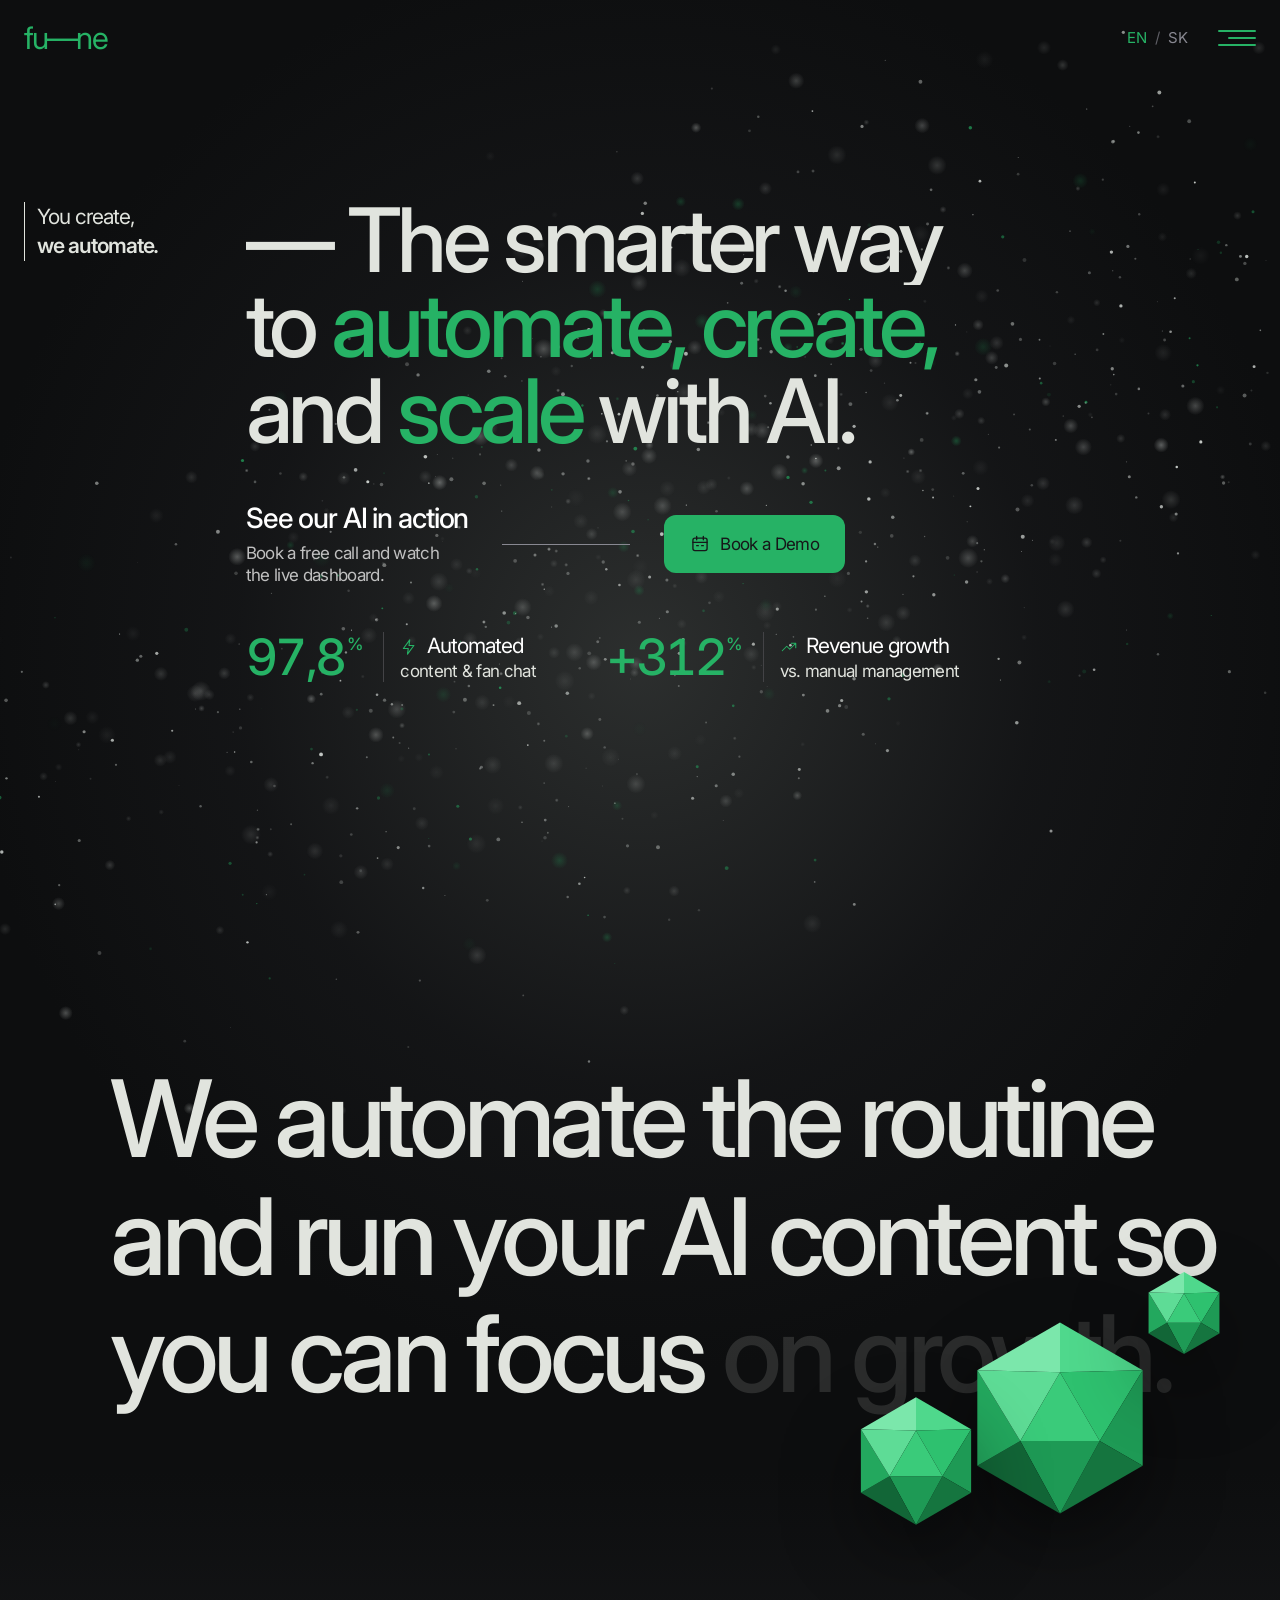
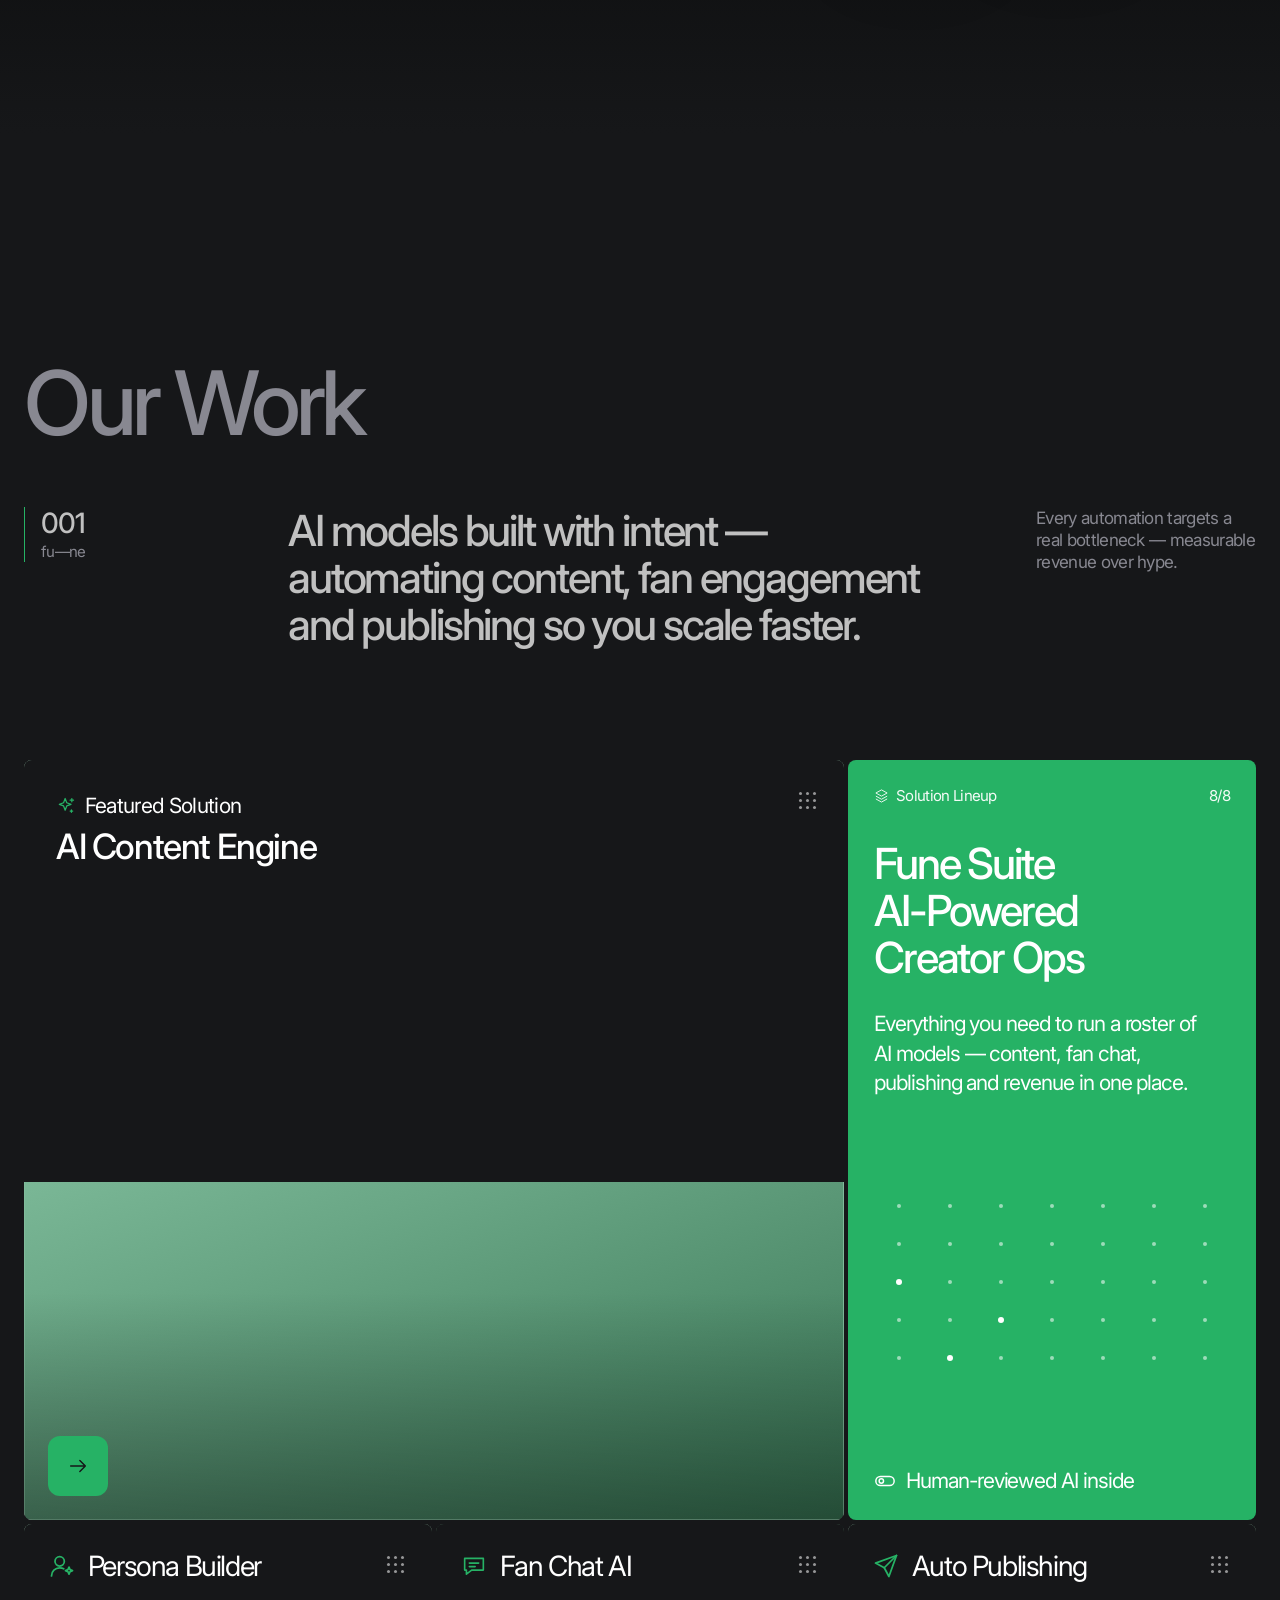
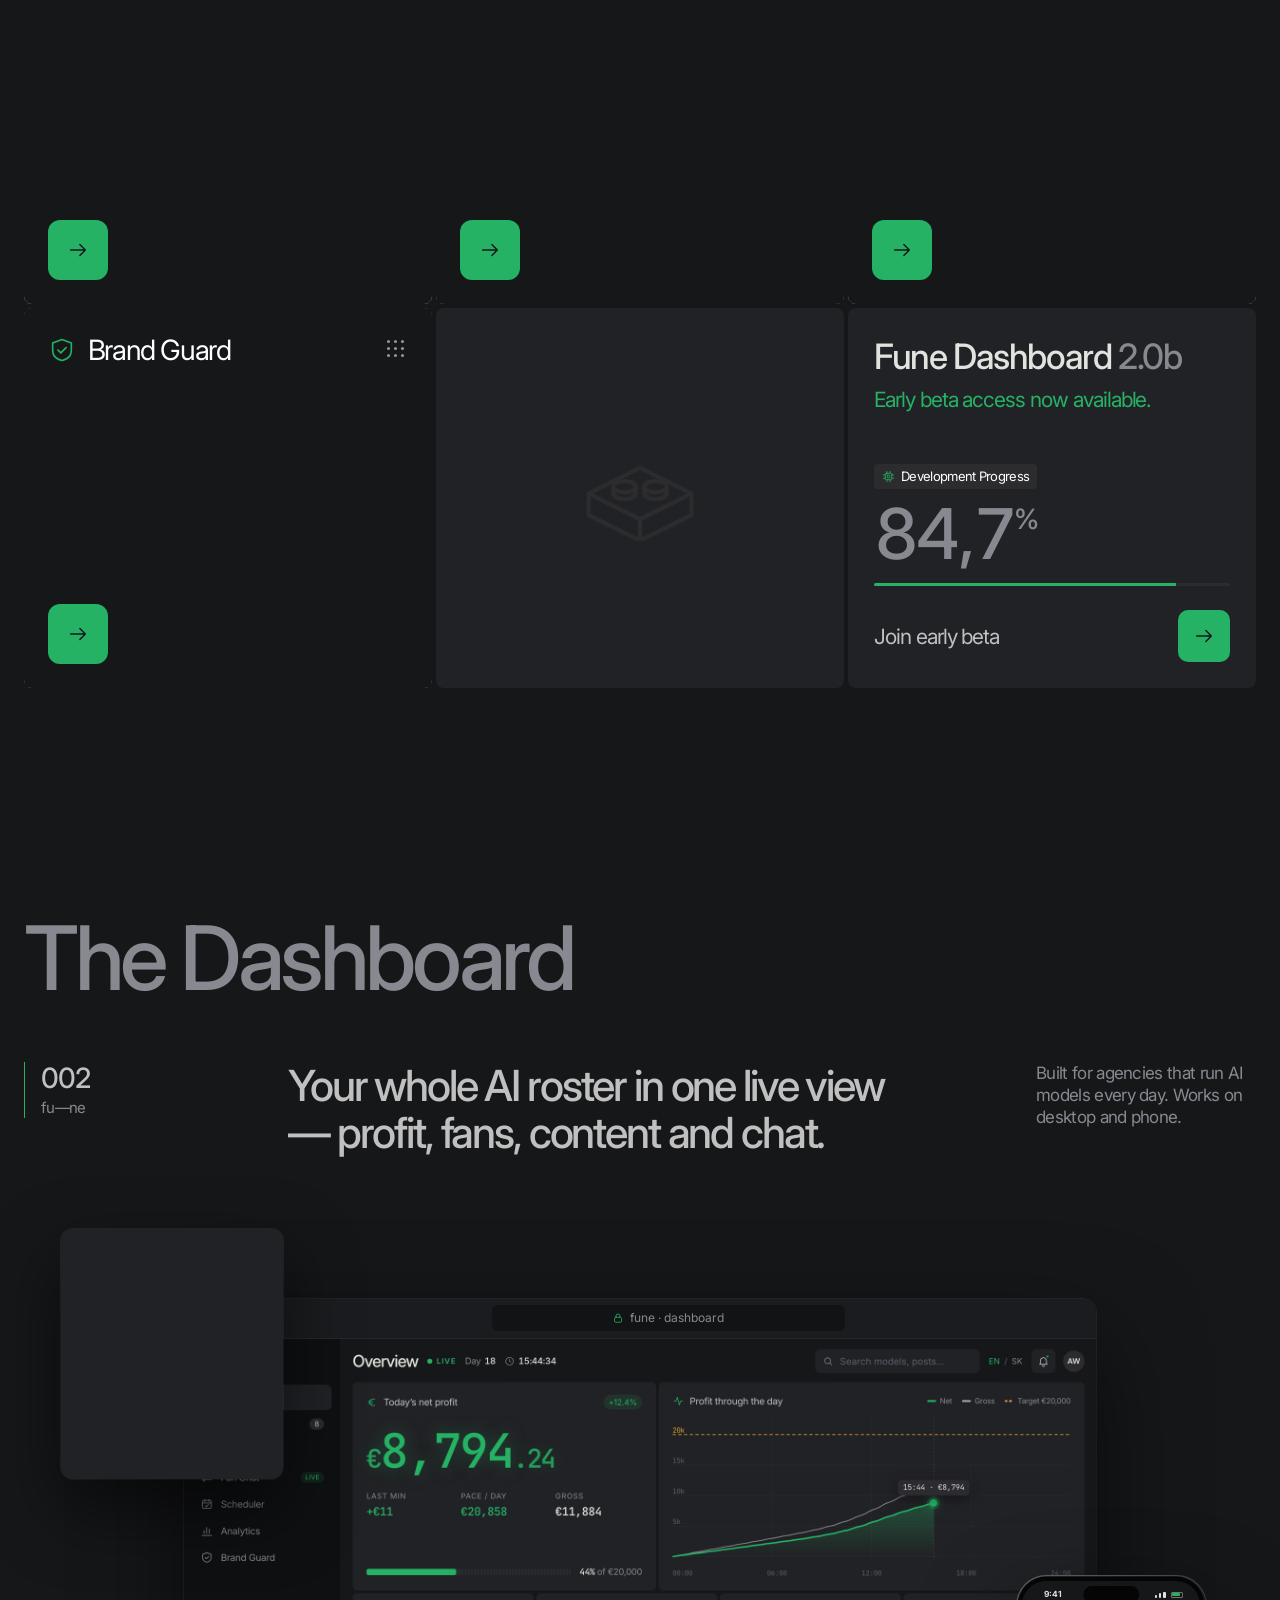
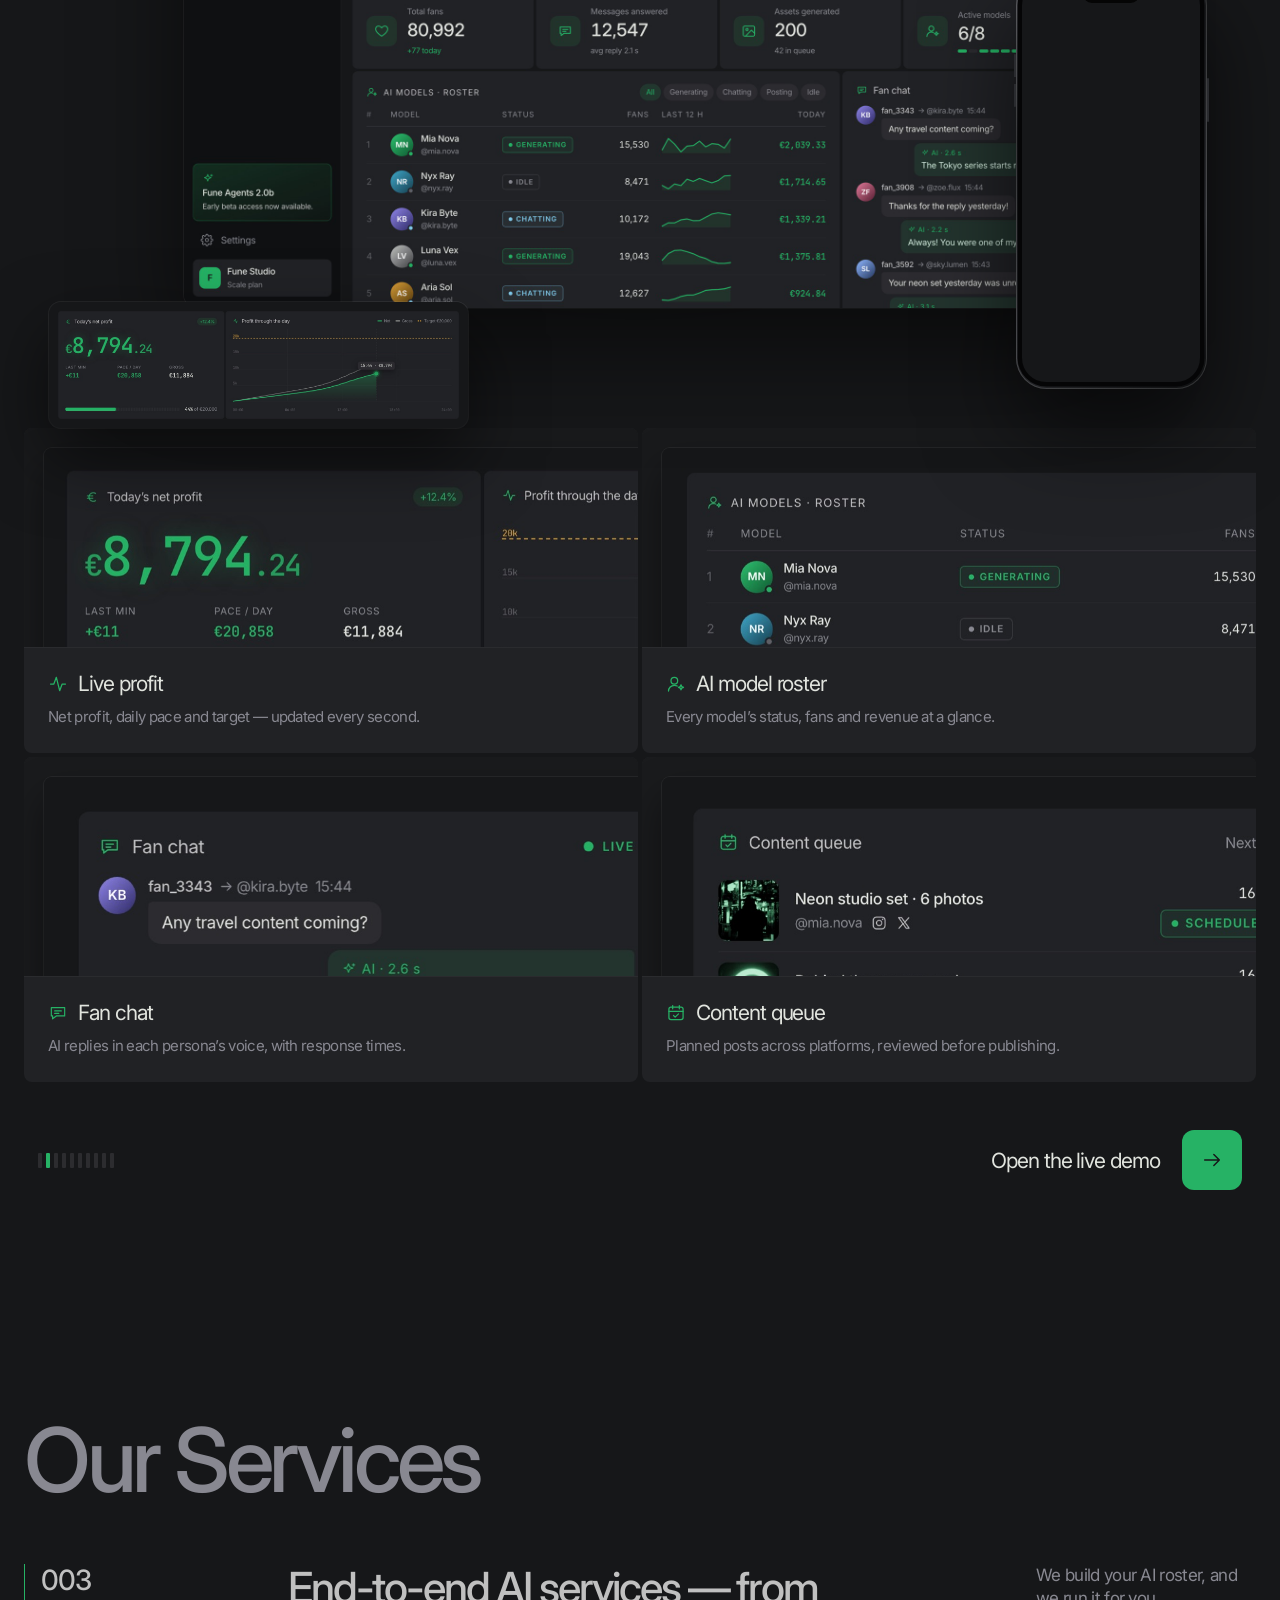
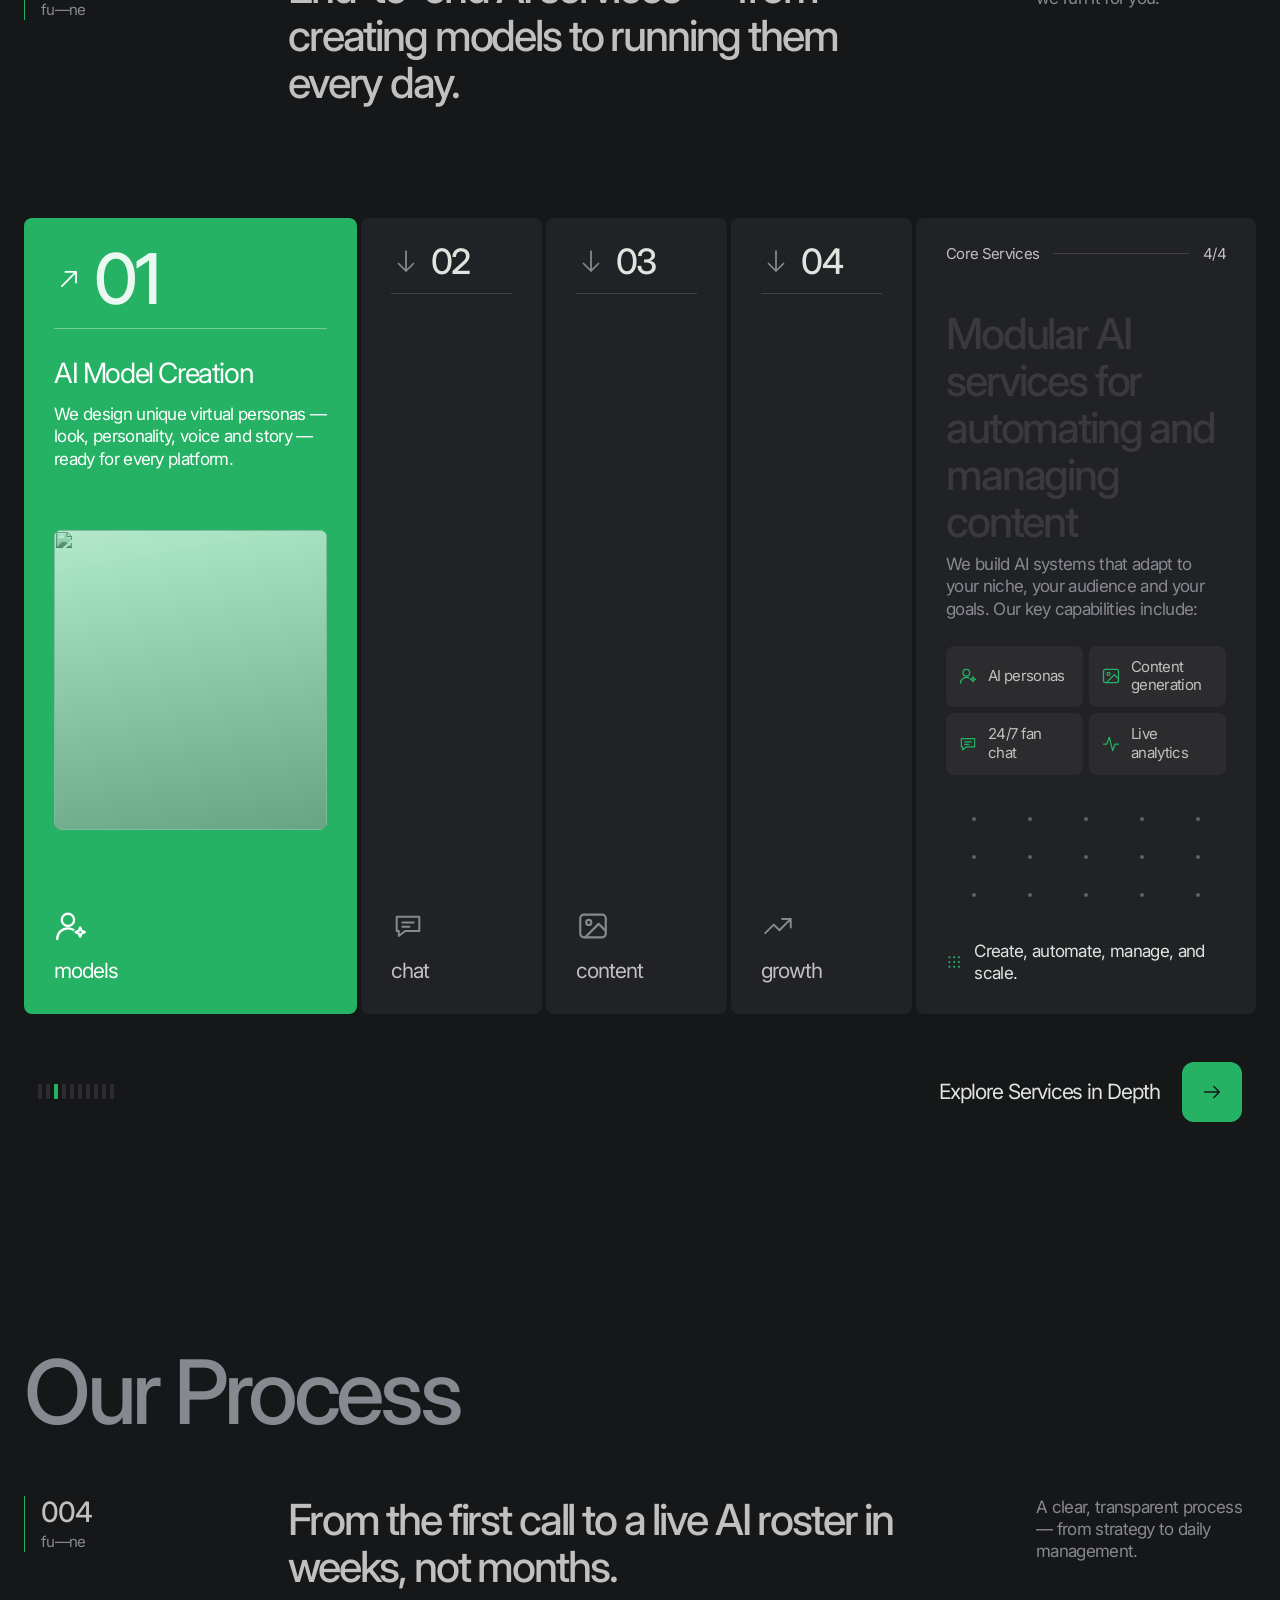
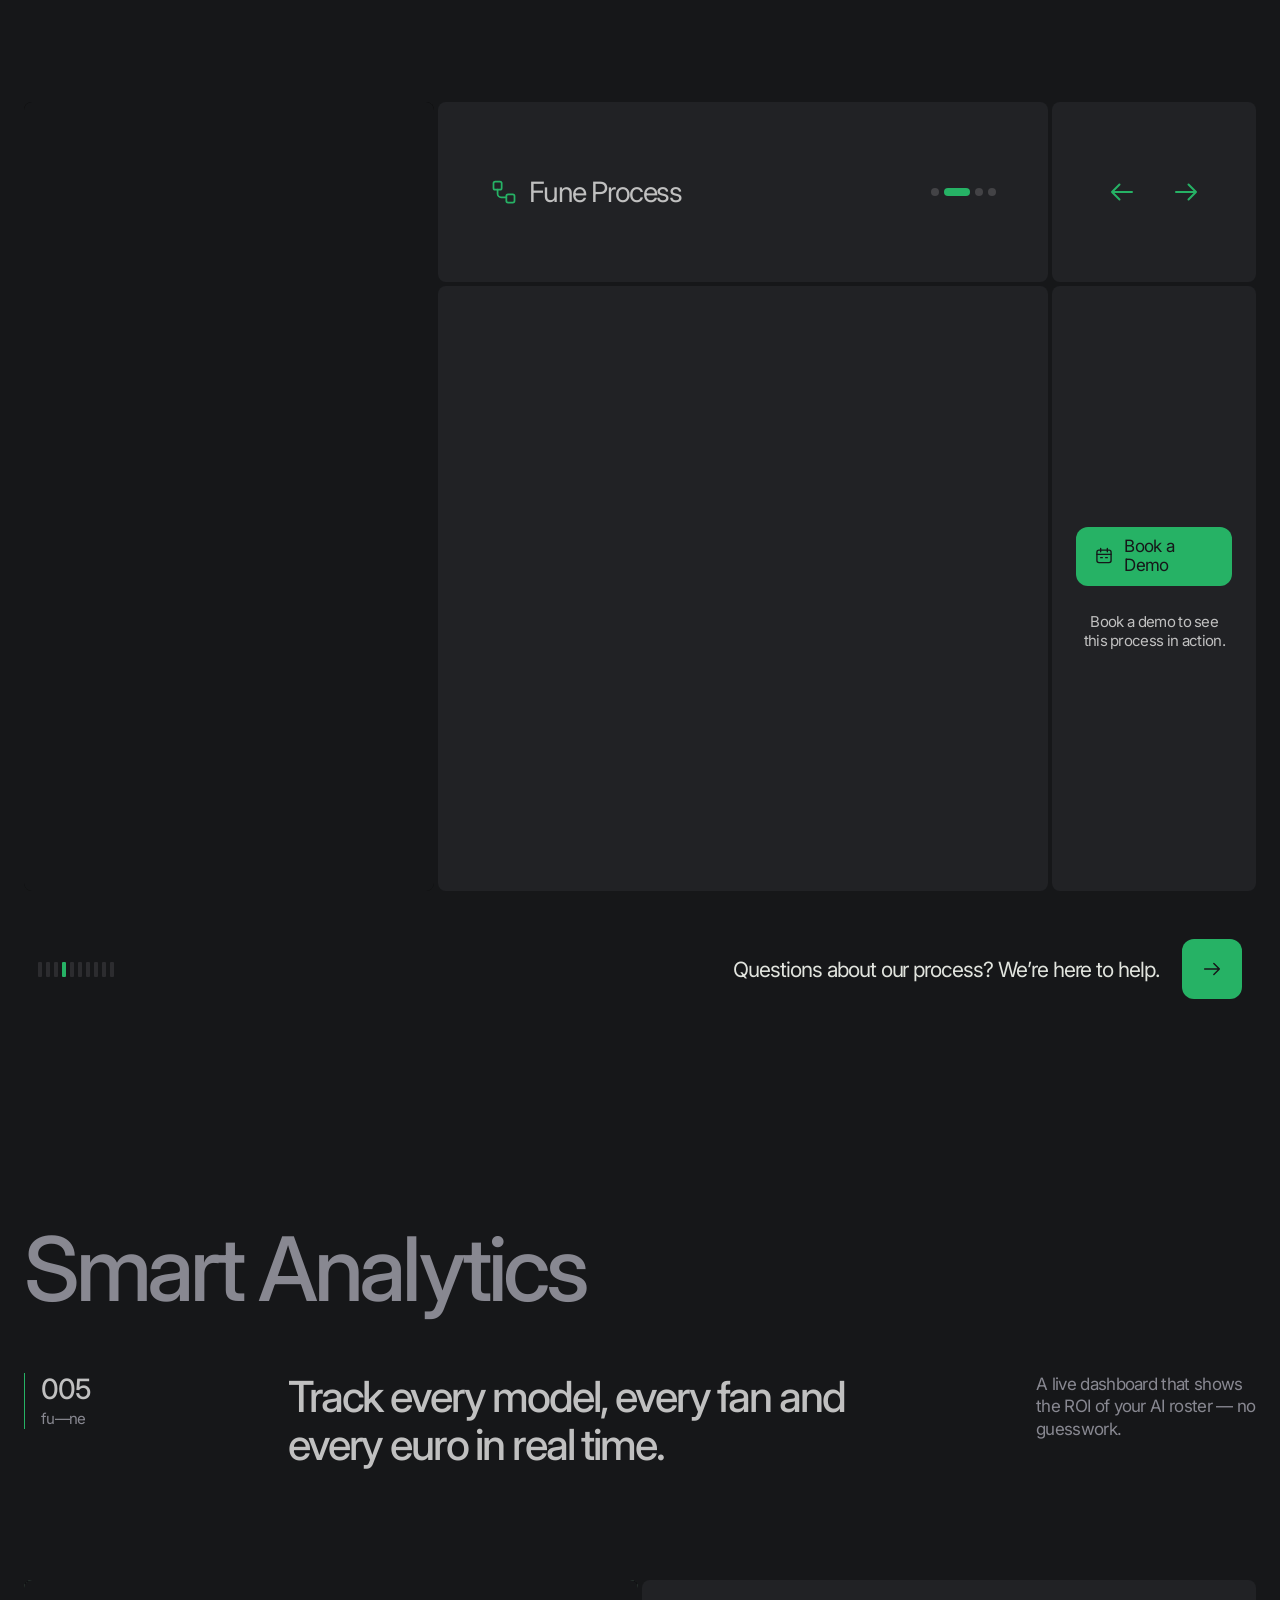
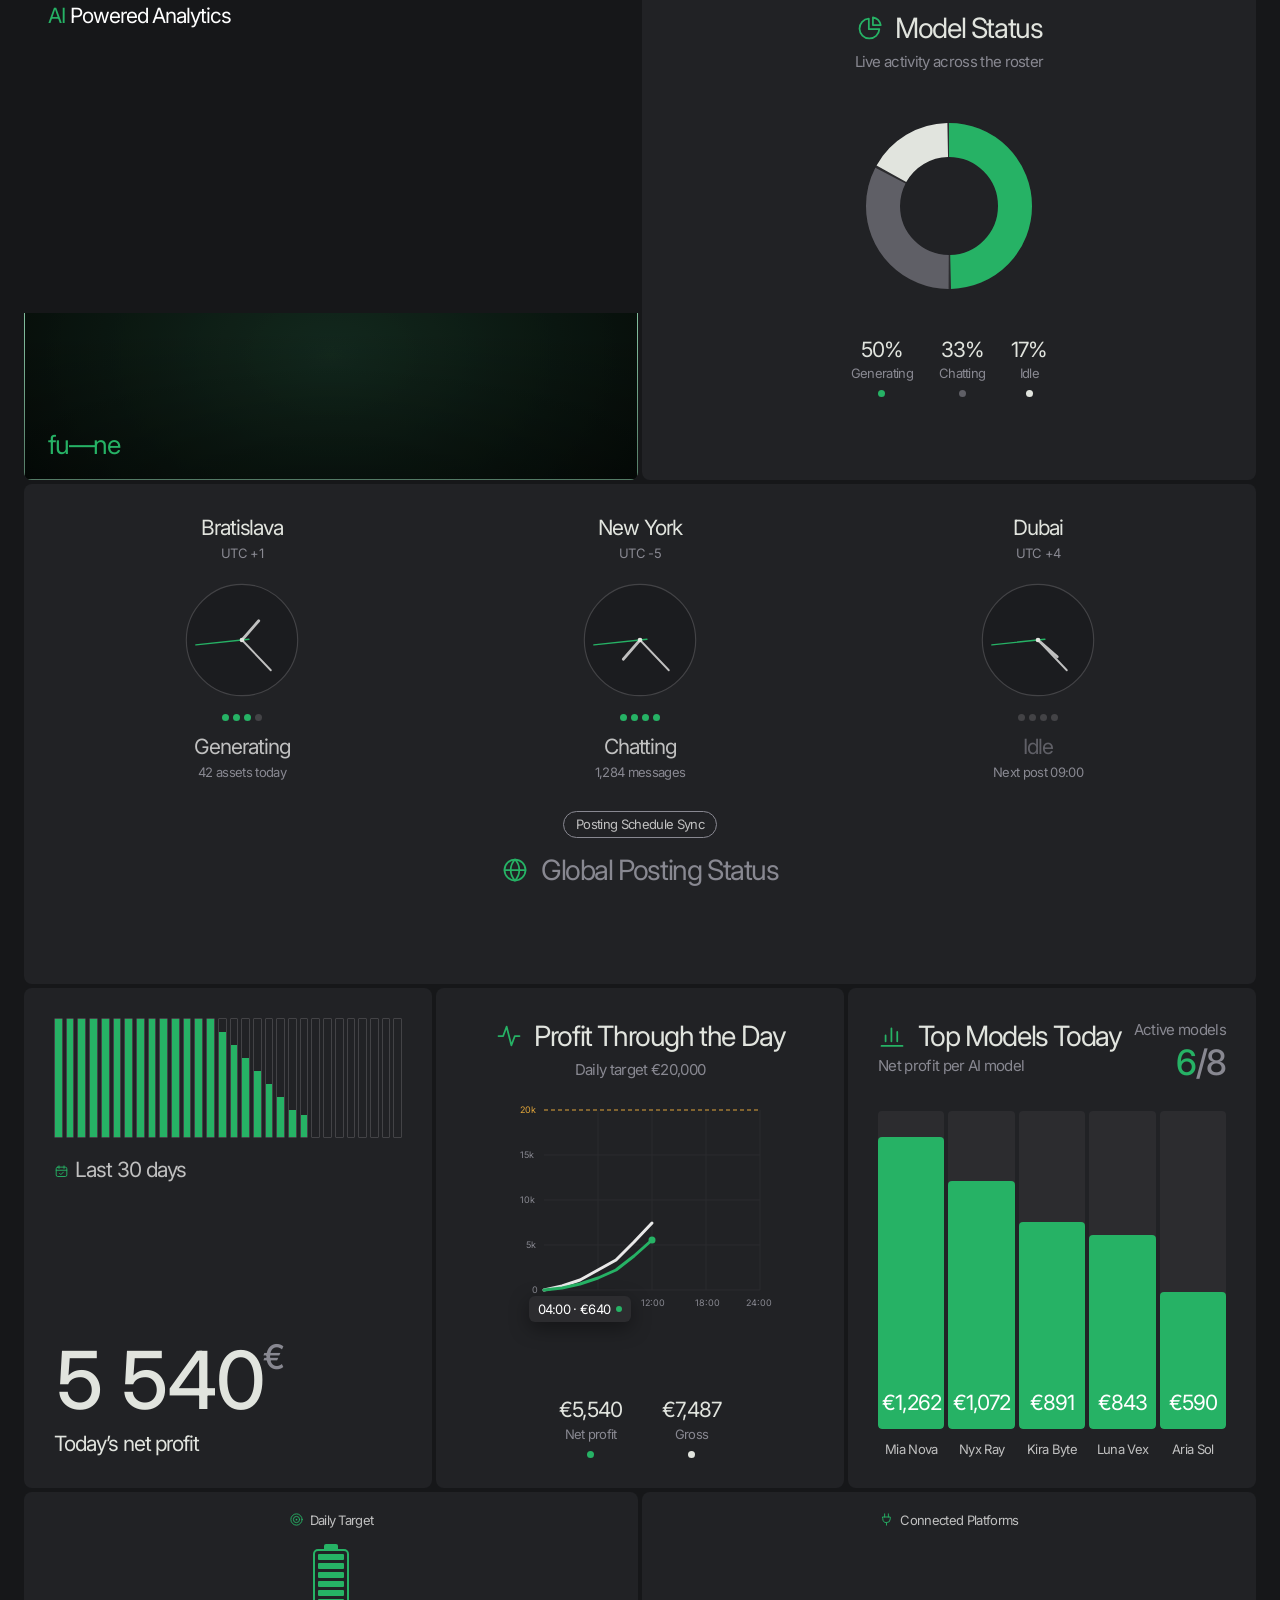
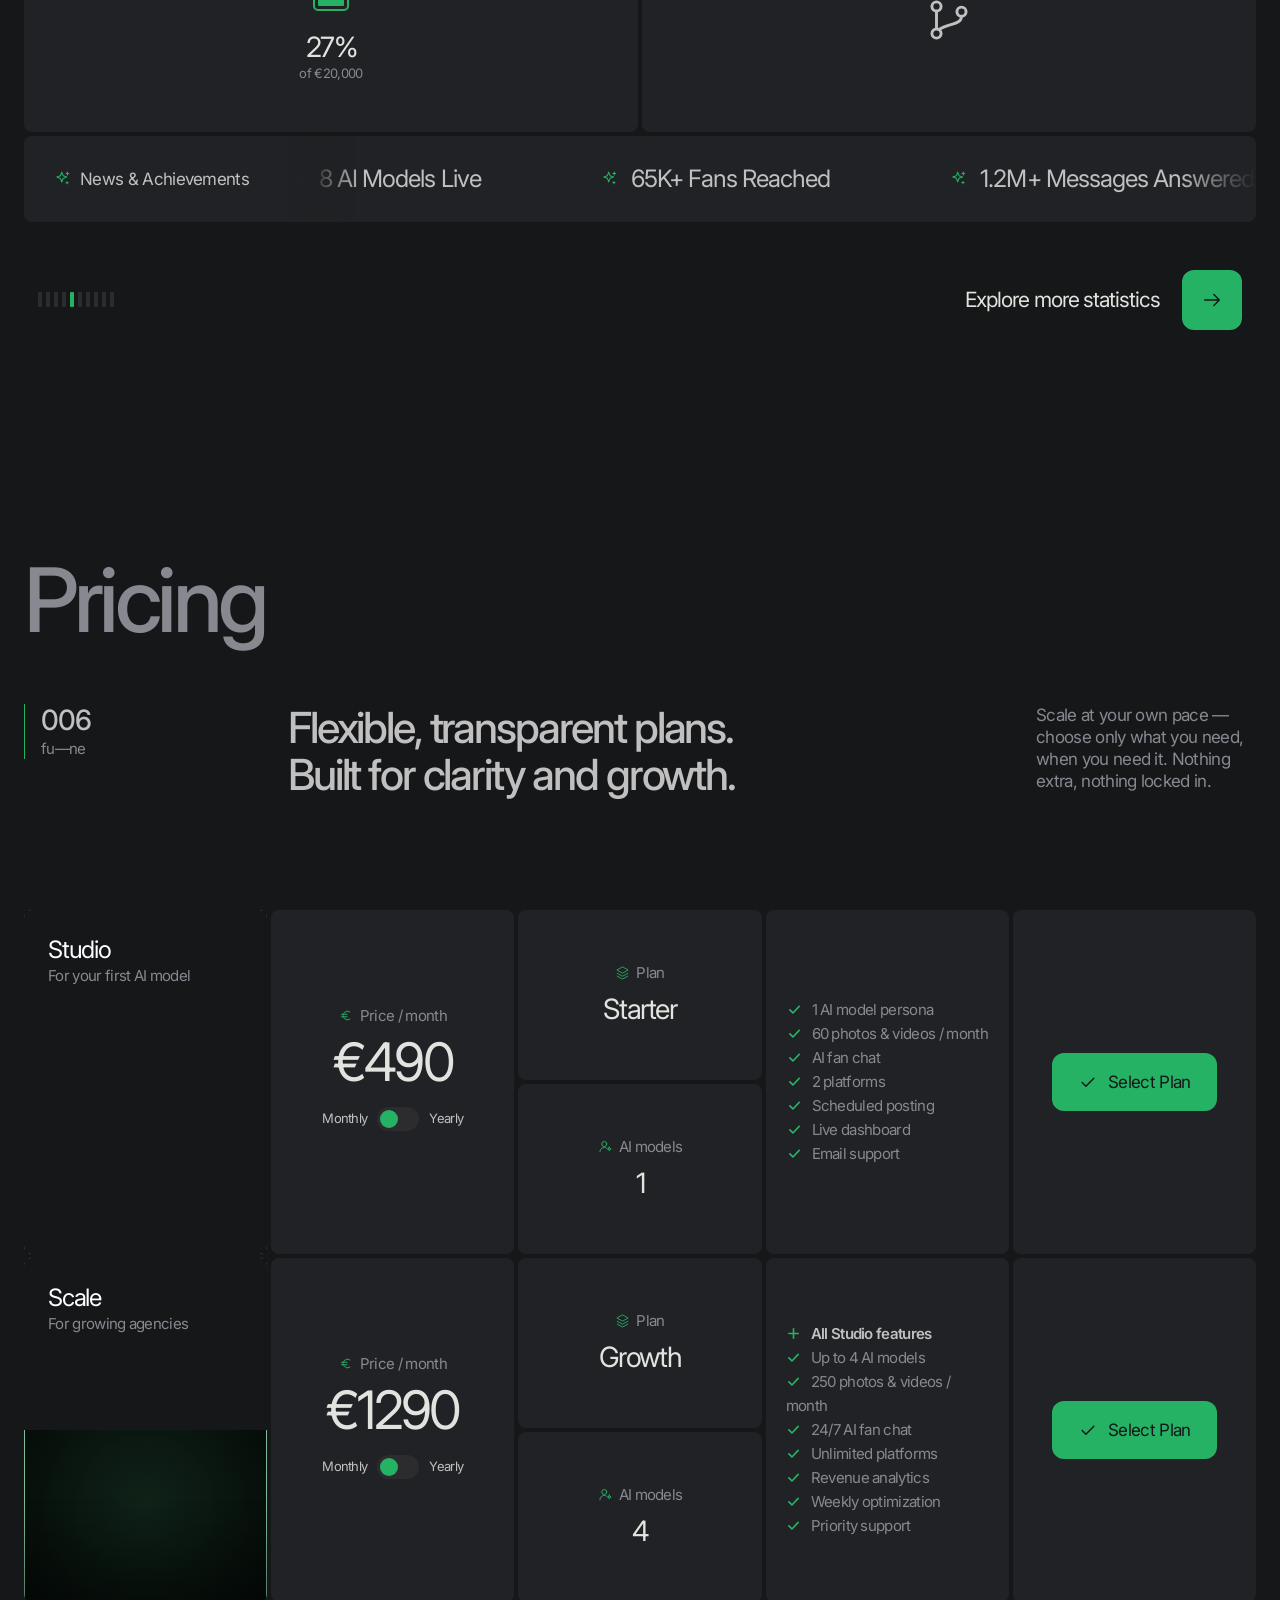
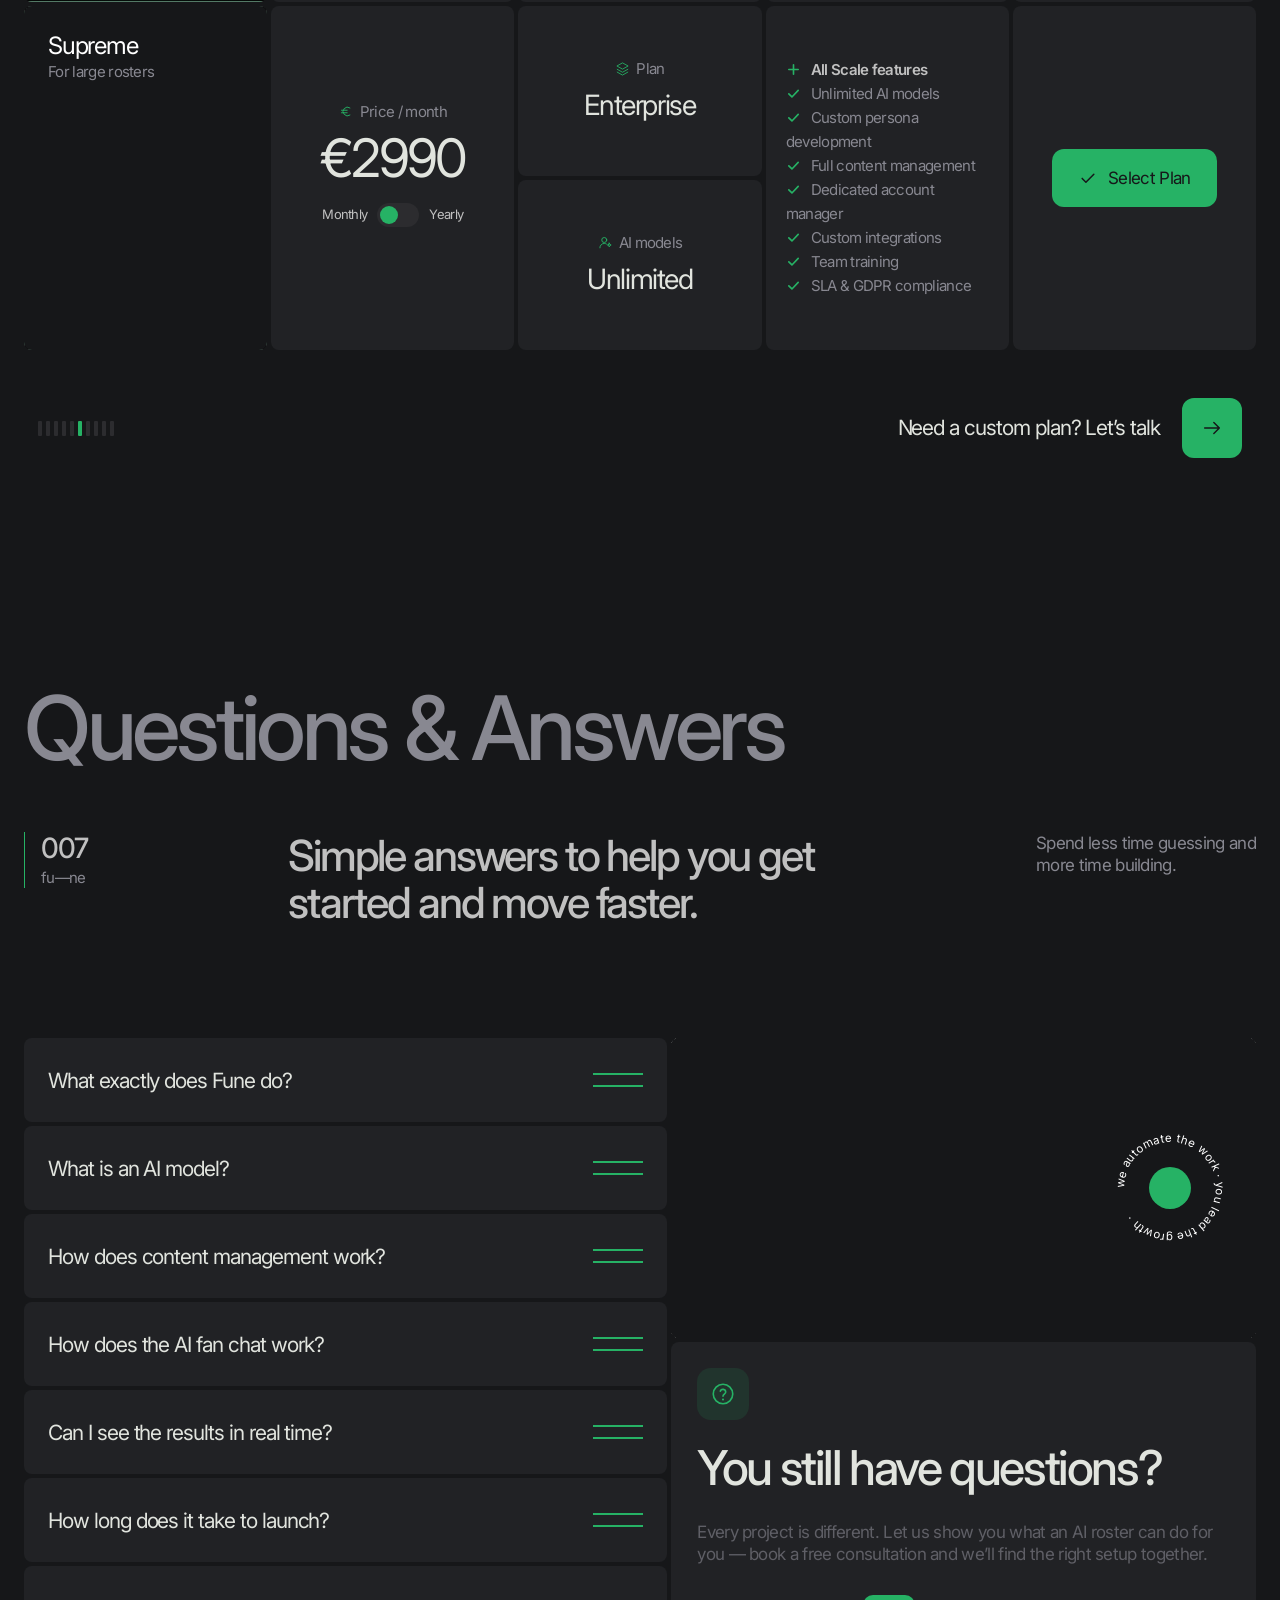
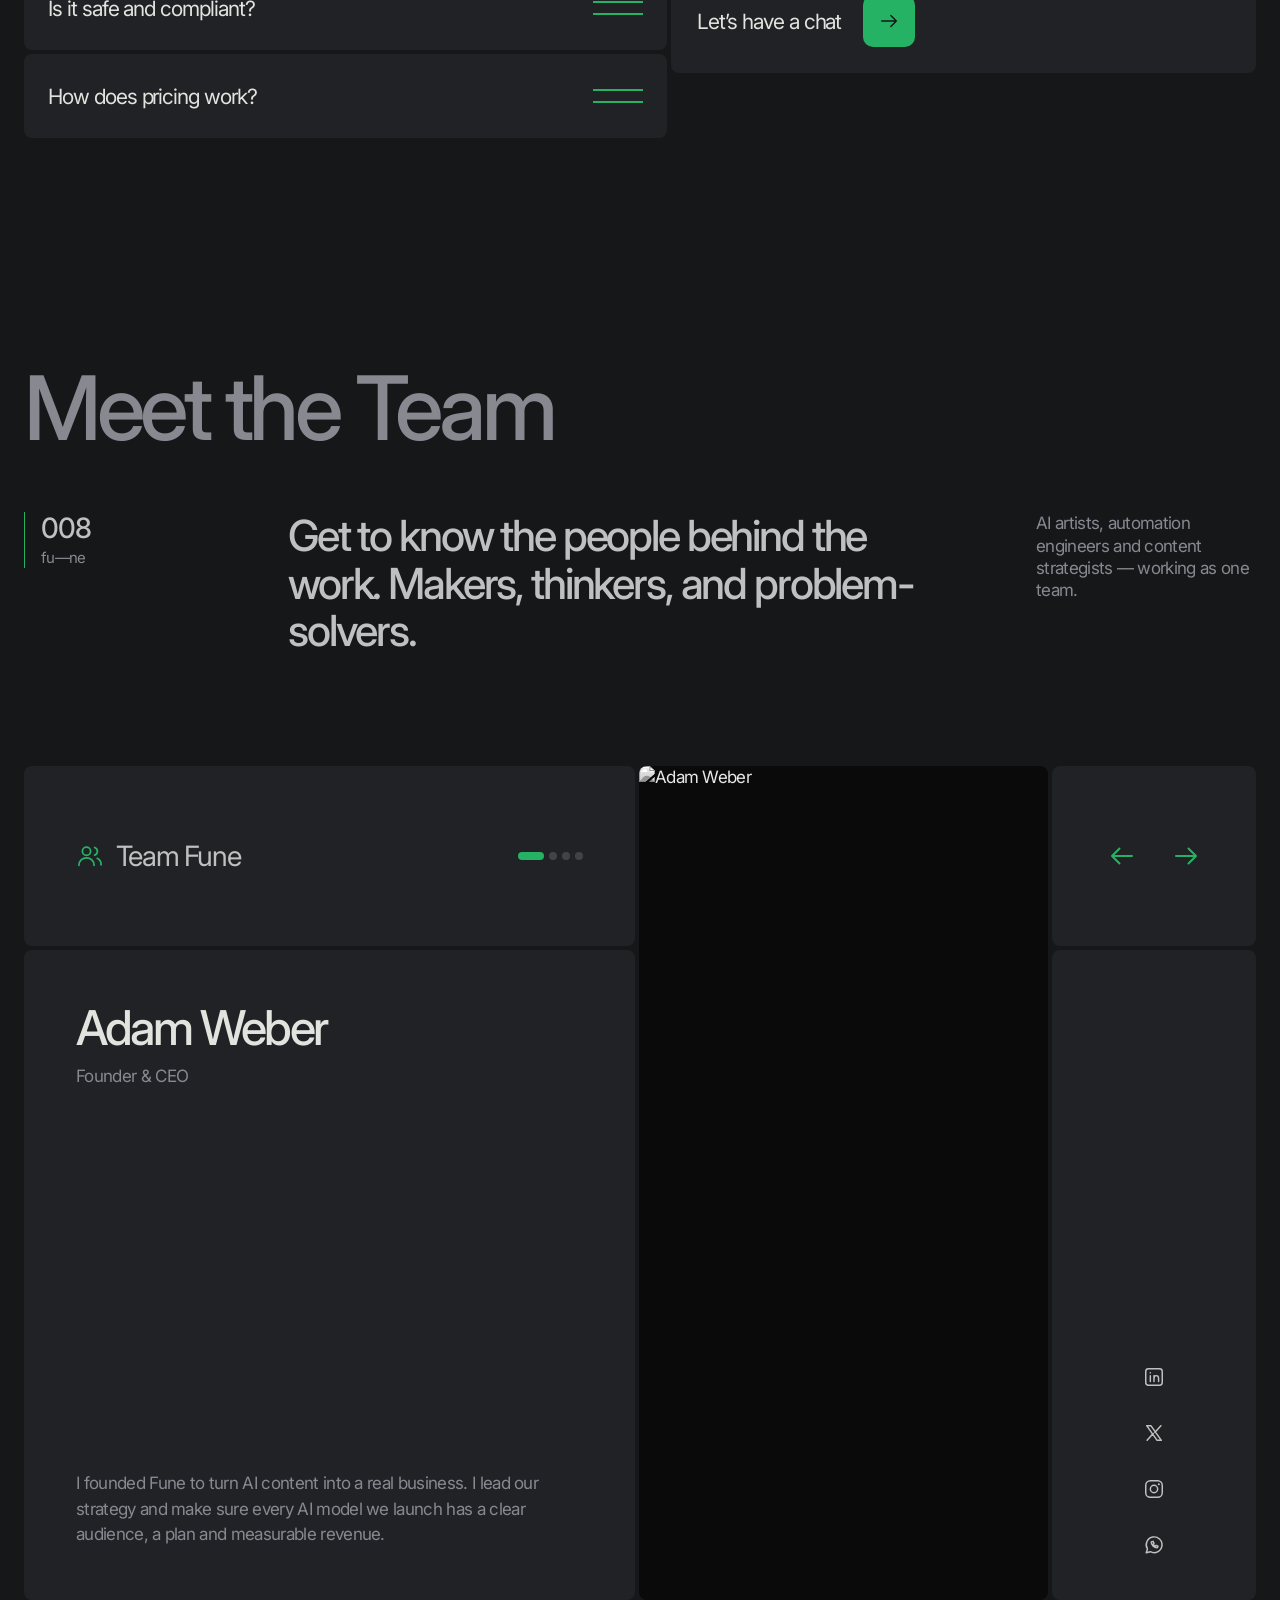
==== index.html @ e47b1fef "FU—NE website, product dashboard and Render deploy - Website (index.html) in EN/SK with the Dashboar" ====
<!doctype html>
<html lang="en">
<head>
  <meta charset="utf-8">
  <meta name="viewport" content="width=device-width, initial-scale=1">
  <title>FU—NE® — AI Automation &amp; Content Agency</title>
  <meta name="description" content="AI agency for automating and managing AI content. We create and run AI models — content, fan chat and publishing on autopilot.">
  <meta name="theme-color" content="#161719">
  <link rel="preconnect" href="https://fonts.googleapis.com">
  <link rel="preconnect" href="https://fonts.gstatic.com" crossorigin>
  <link href="https://fonts.googleapis.com/css2?family=Inter:ital,opsz,wght@0,14..32,300..700;1,14..32,300..700&display=swap" rel="stylesheet">
  <link rel="stylesheet" href="styles.css?v=17">
</head>
<body>

<!-- ======================= SVG LIBRARY ======================= -->
<svg width="0" height="0" style="position:absolute" aria-hidden="true" focusable="false">
  <defs>
    <linearGradient id="g-top" x1="0" y1="0" x2="1" y2="1"><stop offset="0" stop-color="#ffffff"/><stop offset="1" stop-color="#c3c7c6"/></linearGradient>
    <linearGradient id="g-left" x1="0" y1="0" x2="0" y2="1"><stop offset="0" stop-color="#dfe2e1"/><stop offset="1" stop-color="#7a7e7d"/></linearGradient>
    <linearGradient id="g-right" x1="0" y1="0" x2="0" y2="1"><stop offset="0" stop-color="#a3a7a6"/><stop offset="1" stop-color="#454847"/></linearGradient>
    <linearGradient id="g-dtop" x1="0" y1="0" x2="1" y2="1"><stop offset="0" stop-color="#5a5c5e"/><stop offset="1" stop-color="#2b2c2e"/></linearGradient>
    <linearGradient id="g-dleft" x1="0" y1="0" x2="0" y2="1"><stop offset="0" stop-color="#36383a"/><stop offset="1" stop-color="#121314"/></linearGradient>
    <linearGradient id="g-dright" x1="0" y1="0" x2="0" y2="1"><stop offset="0" stop-color="#232426"/><stop offset="1" stop-color="#08090a"/></linearGradient>
    <linearGradient id="g-cyl" x1="0" y1="0" x2="1" y2="0"><stop offset="0" stop-color="#2e302f"/><stop offset=".32" stop-color="#d9dddc"/><stop offset=".6" stop-color="#8b8f8e"/><stop offset="1" stop-color="#252626"/></linearGradient>
    <linearGradient id="g-dcyl" x1="0" y1="0" x2="1" y2="0"><stop offset="0" stop-color="#0c0c0d"/><stop offset=".35" stop-color="#4a4c4e"/><stop offset=".65" stop-color="#232425"/><stop offset="1" stop-color="#090909"/></linearGradient>
    <linearGradient id="g-cyltop" x1="0" y1="0" x2="0" y2="1"><stop offset="0" stop-color="#f7f9f8"/><stop offset="1" stop-color="#9da1a0"/></linearGradient>
    <linearGradient id="g-dcyltop" x1="0" y1="0" x2="0" y2="1"><stop offset="0" stop-color="#5b5e60"/><stop offset="1" stop-color="#1e1f21"/></linearGradient>
    <linearGradient id="g-cylv" x1="0" y1="0" x2="0" y2="1"><stop offset="0" stop-color="#2a2b2b"/><stop offset=".3" stop-color="#e3e6e5"/><stop offset=".55" stop-color="#9a9e9d"/><stop offset="1" stop-color="#1e1f1f"/></linearGradient>
    <radialGradient id="g-glow"><stop offset="0" style="stop-color:var(--accent);stop-opacity:1"/><stop offset=".45" style="stop-color:var(--accent);stop-opacity:.45"/><stop offset="1" style="stop-color:var(--accent);stop-opacity:0"/></radialGradient>
    <radialGradient id="g-ray" gradientUnits="userSpaceOnUse" cx="400" cy="452" r="420"><stop offset="0" style="stop-color:var(--accent);stop-opacity:.9"/><stop offset="1" style="stop-color:var(--accent);stop-opacity:0"/></radialGradient>
    <radialGradient id="g-glass" cx=".35" cy=".35" r=".8"><stop offset="0" style="stop-color:var(--accent);stop-opacity:.9"/><stop offset=".35" stop-color="#0b2416"/><stop offset="1" stop-color="#040605"/></radialGradient>
    <linearGradient id="g-beam" x1="0" y1="0" x2="0" y2="1"><stop offset="0" style="stop-color:var(--accent);stop-opacity:0"/><stop offset=".55" style="stop-color:var(--accent);stop-opacity:.55"/><stop offset="1" style="stop-color:var(--accent);stop-opacity:1"/></linearGradient>
    <linearGradient id="g-beamcore" x1="0" y1="0" x2="0" y2="1"><stop offset="0" stop-color="#fff" stop-opacity="0"/><stop offset="1" stop-color="#fff" stop-opacity="1"/></linearGradient>
    <linearGradient id="g-hline" x1="0" y1="0" x2="1" y2="0"><stop offset="0" style="stop-color:var(--accent);stop-opacity:0"/><stop offset=".5" style="stop-color:var(--accent);stop-opacity:.9"/><stop offset="1" style="stop-color:var(--accent);stop-opacity:0"/></linearGradient>
    <linearGradient id="g-glassv" x1="0" y1="0" x2="1" y2="0"><stop offset="0" stop-color="#fff" stop-opacity=".22"/><stop offset=".2" stop-color="#fff" stop-opacity=".04"/><stop offset=".8" stop-color="#fff" stop-opacity=".03"/><stop offset="1" stop-color="#fff" stop-opacity=".16"/></linearGradient>
    <pattern id="p-grille" width="8" height="7" patternUnits="userSpaceOnUse"><rect width="8" height="2.4" fill="#4b4e4d"/></pattern>
    <filter id="f-blur" x="-50%" y="-50%" width="200%" height="200%"><feGaussianBlur stdDeviation="6"/></filter>
    <filter id="f-blur-lg" x="-50%" y="-50%" width="200%" height="200%"><feGaussianBlur stdDeviation="18"/></filter>
    <filter id="f-soft" x="-20%" y="-20%" width="140%" height="140%"><feGaussianBlur stdDeviation="2"/></filter>
  </defs>

  <!-- Beam (hero card) -->
  <symbol id="a-beam" viewBox="0 0 400 240">
    <ellipse cx="200" cy="214" rx="200" ry="34" fill="url(#g-glow)" opacity=".55"/>
    <g fill="none" style="stroke:var(--accent)" stroke-width=".9" opacity=".6">
      <path d="M200 213 C170 150 120 122 40 112"/><path d="M200 213 C178 160 148 118 96 86"/>
      <path d="M200 213 C188 158 176 108 156 52"/><path d="M200 213 C194 150 190 90 184 20"/>
      <path d="M200 213 C230 150 280 122 360 112"/><path d="M200 213 C222 160 252 118 304 86"/>
      <path d="M200 213 C212 158 224 108 244 52"/><path d="M200 213 C206 150 210 90 216 20"/>
    </g>
    <rect x="190" y="0" width="20" height="216" fill="url(#g-beam)" filter="url(#f-blur)"/>
    <rect x="198.6" y="0" width="2.8" height="214" fill="url(#g-beamcore)"/>
    <ellipse cx="200" cy="214" rx="46" ry="7" fill="#eafff2" filter="url(#f-blur)"/>
    <rect x="0" y="214" width="400" height="1.2" fill="url(#g-hline)"/>
  </symbol>

  <!-- Silver cube -->
  <symbol id="a-cube" viewBox="0 0 800 600">
    <ellipse cx="400" cy="452" rx="360" ry="46" fill="url(#g-glow)" opacity=".55"/>
    <g stroke="url(#g-ray)" stroke-width="1.3" fill="none">
      <path d="M400 452 L0 560"/><path d="M400 452 L800 560"/><path d="M400 452 L170 600"/><path d="M400 452 L630 600"/><path d="M400 452 L400 600"/><path d="M400 452 L0 500"/><path d="M400 452 L800 500"/>
    </g>
    <g opacity=".12" transform="translate(0 884) scale(1 -1)">
      <path d="M240 370 L400 430 L400 285 L240 225Z" fill="url(#g-left)"/><path d="M400 430 L560 370 L560 225 L400 285Z" fill="url(#g-right)"/>
    </g>
    <rect x="296" y="428" width="208" height="16" rx="3" fill="#0b0b0c"/>
    <rect x="380" y="430" width="40" height="12" fill="url(#g-glow)" filter="url(#f-blur)"/>
    <rect x="394" y="436" width="12" height="5" fill="#d8ffe9"/>
    <path d="M240 225 L400 165 L560 225 L400 285Z" fill="url(#g-top)"/>
    <path d="M240 225 L400 285 L400 430 L240 370Z" fill="url(#g-left)"/>
    <path d="M400 285 L560 225 L560 370 L400 430Z" fill="url(#g-right)"/>
    <path d="M400 285 L400 430" stroke="#1d1e1e" stroke-width="3"/>
    <path d="M240 225 L400 285 L560 225" fill="none" stroke="#fff" stroke-opacity=".55" stroke-width="1.2"/>
  </symbol>

  <!-- Dark cube -->
  <symbol id="a-cube-dark" viewBox="0 0 800 600">
    <ellipse cx="400" cy="452" rx="380" ry="60" fill="url(#g-glow)" opacity=".7"/>
    <g stroke="url(#g-ray)" stroke-width="1.3" fill="none">
      <path d="M400 452 L0 560"/><path d="M400 452 L800 560"/><path d="M400 452 L170 600"/><path d="M400 452 L630 600"/><path d="M400 452 L400 600"/>
    </g>
    <rect x="300" y="420" width="200" height="40" fill="url(#g-glow)" filter="url(#f-blur-lg)"/>
    <rect x="296" y="428" width="208" height="16" rx="3" fill="#060606"/>
    <rect x="394" y="436" width="12" height="5" fill="#d8ffe9"/>
    <path d="M240 225 L400 165 L560 225 L400 285Z" fill="url(#g-dtop)"/>
    <path d="M240 225 L400 285 L400 430 L240 370Z" fill="url(#g-dleft)"/>
    <path d="M400 285 L560 225 L560 370 L400 430Z" fill="url(#g-dright)"/>
    <path d="M240 225 L400 285 L560 225" fill="none" stroke="#fff" stroke-opacity=".22" stroke-width="1.2"/>
    <rect x="300" y="300" width="8" height="18" rx="2" fill="#0a0a0a" transform="skewY(20)"/>
    <rect x="314" y="300" width="8" height="18" rx="2" fill="#0a0a0a" transform="skewY(20)"/>
  </symbol>

  <!-- Puck -->
  <symbol id="a-puck" viewBox="0 0 800 600">
    <ellipse cx="400" cy="410" rx="330" ry="60" fill="url(#g-glow)" opacity=".45"/>
    <path d="M230 250 L230 392 A170 48 0 0 0 570 392 L570 250Z" fill="url(#g-cyl)"/>
    <ellipse cx="400" cy="250" rx="170" ry="48" fill="url(#g-cyltop)"/>
    <ellipse cx="400" cy="250" rx="128" ry="35" fill="none" stroke="#7b7f7e" stroke-width="2"/>
    <ellipse cx="400" cy="252" rx="48" ry="14" fill="#0b0b0b"/>
    <ellipse cx="350" cy="320" rx="16" ry="22" fill="#141414" opacity=".8"/>
    <path d="M232 372 A170 48 0 0 0 568 372" fill="none" style="stroke:var(--accent)" stroke-width="12" filter="url(#f-blur)"/>
    <path d="M232 372 A170 48 0 0 0 568 372" fill="none" stroke="#d6ffe7" stroke-width="2"/>
    <path d="M230 380 L230 394 A170 48 0 0 0 570 394 L570 380 A170 48 0 0 1 230 380Z" fill="#141515"/>
  </symbol>

  <!-- Lens -->
  <symbol id="a-lens" viewBox="0 0 800 600">
    <g transform="rotate(-28 400 300)">
      <ellipse cx="170" cy="300" rx="52" ry="120" fill="#3a3c3b"/>
      <rect x="170" y="180" width="390" height="240" fill="url(#g-cylv)"/>
      <rect x="290" y="180" width="6" height="240" fill="#1b1c1c" opacity=".7"/>
      <rect x="380" y="180" width="3" height="240" fill="#1b1c1c" opacity=".5"/>
      <rect x="470" y="180" width="18" height="240" fill="#232424" opacity=".85"/>
      <ellipse cx="560" cy="300" rx="52" ry="120" fill="url(#g-cyltop)"/>
      <ellipse cx="562" cy="300" rx="42" ry="98" fill="#1c1d1d"/>
      <ellipse cx="564" cy="300" rx="32" ry="76" fill="url(#g-glass)"/>
      <ellipse cx="556" cy="268" rx="6" ry="16" fill="#fff" opacity=".55"/>
    </g>
  </symbol>

  <!-- Tower -->
  <symbol id="a-tower" viewBox="0 0 800 600">
    <ellipse cx="420" cy="545" rx="200" ry="22" fill="#000" opacity=".25" filter="url(#f-blur)"/>
    <path d="M330 120 L380 96 L520 96 L470 120Z" fill="url(#g-top)"/>
    <path d="M470 120 L520 96 L520 516 L470 540Z" fill="url(#g-right)"/>
    <rect x="330" y="120" width="140" height="420" fill="url(#g-left)"/>
    <rect x="342" y="138" width="116" height="200" fill="url(#p-grille)" opacity=".85"/>
    <rect x="352" y="380" width="44" height="12" rx="6" fill="#2b2c2c"/>
    <rect x="352" y="402" width="44" height="12" rx="6" fill="#2b2c2c"/>
    <circle cx="440" cy="386" r="9" fill="url(#g-glow)"/>
    <circle cx="440" cy="386" r="3" fill="#d6ffe7"/>
  </symbol>

  <!-- Dome -->
  <symbol id="a-dome" viewBox="0 0 800 600">
    <ellipse cx="400" cy="470" rx="300" ry="60" fill="url(#g-glow)" opacity=".35"/>
    <path d="M180 470 L180 492 A220 42 0 0 0 620 492 L620 470Z" fill="#141515"/>
    <ellipse cx="400" cy="470" rx="220" ry="42" fill="url(#g-dcyltop)"/>
    <ellipse cx="400" cy="466" rx="166" ry="31" fill="none" style="stroke:var(--accent)" stroke-width="8" filter="url(#f-blur)"/>
    <ellipse cx="400" cy="466" rx="166" ry="31" fill="none" stroke="#cfffe2" stroke-width="1.2" opacity=".8"/>
    <rect x="386" y="250" width="28" height="216" fill="url(#g-cyl)"/>
    <path d="M280 228 L280 258 A120 22 0 0 0 520 258 L520 228Z" fill="url(#g-dcyl)"/>
    <ellipse cx="400" cy="228" rx="120" ry="22" fill="url(#g-dcyltop)"/>
    <path d="M236 466 L236 196 A164 56 0 0 1 564 196 L564 466" fill="url(#g-glassv)" stroke="#fff" stroke-opacity=".35" stroke-width="1.5"/>
    <ellipse cx="400" cy="196" rx="164" ry="56" fill="none" stroke="#fff" stroke-opacity=".18"/>
    <g style="stroke:var(--accent)" stroke-width="1" opacity=".55">
      <path d="M262 470 V420"/><path d="M300 480 V410"/><path d="M340 486 V430"/><path d="M460 486 V430"/><path d="M500 480 V410"/><path d="M538 470 V420"/>
    </g>
  </symbol>

  <!-- Stack -->
  <symbol id="a-stack" viewBox="0 0 800 600">
    <ellipse cx="400" cy="470" rx="300" ry="50" fill="#000" opacity=".3" filter="url(#f-blur)"/>
    <g>
      <path d="M200 430 L200 446 A200 52 0 0 0 600 446 L600 430Z" fill="url(#g-dcyl)"/><ellipse cx="400" cy="430" rx="200" ry="52" fill="url(#g-dcyltop)"/>
      <path d="M200 370 L200 386 A200 52 0 0 0 600 386 L600 370Z" fill="url(#g-cyl)"/><ellipse cx="400" cy="370" rx="200" ry="52" fill="url(#g-cyltop)"/>
      <path d="M202 386 A200 52 0 0 0 598 386" fill="none" style="stroke:var(--accent)" stroke-width="8" filter="url(#f-blur)"/>
      <path d="M202 386 A200 52 0 0 0 598 386" fill="none" stroke="#d6ffe7" stroke-width="1.4"/>
      <path d="M200 310 L200 326 A200 52 0 0 0 600 326 L600 310Z" fill="url(#g-dcyl)"/><ellipse cx="400" cy="310" rx="200" ry="52" fill="url(#g-dcyltop)"/>
      <path d="M200 250 L200 266 A200 52 0 0 0 600 266 L600 250Z" fill="url(#g-cyl)"/><ellipse cx="400" cy="250" rx="200" ry="52" fill="url(#g-cyltop)"/>
      <path d="M200 190 L200 206 A200 52 0 0 0 600 206 L600 190Z" fill="url(#g-dcyl)"/><ellipse cx="400" cy="190" rx="200" ry="52" fill="url(#g-dcyltop)"/>
      <ellipse cx="400" cy="190" rx="60" ry="16" fill="#0a0a0a"/>
    </g>
  </symbol>

  <!-- Core (featured device) -->
  <symbol id="a-core" viewBox="0 0 800 600">
    <ellipse cx="440" cy="500" rx="380" ry="60" fill="#000" opacity=".35" filter="url(#f-blur-lg)"/>
    <path d="M80 250 L500 110 L780 260 L360 400Z" fill="url(#g-top)"/>
    <path d="M80 250 L360 400 L360 480 L80 330Z" fill="url(#g-left)"/>
    <path d="M360 400 L780 260 L780 340 L360 480Z" fill="url(#g-right)"/>
    <path d="M80 250 L360 400 L780 260" fill="none" stroke="#fff" stroke-opacity=".7" stroke-width="1.4"/>
    <path d="M230 250 L500 160 L650 245 L380 335Z" fill="#2a2b2c"/>
    <path d="M230 250 L380 335 L380 345 L230 260Z" fill="#141515"/>
    <ellipse cx="440" cy="248" rx="96" ry="46" fill="#0d0e0e"/>
    <ellipse cx="440" cy="248" rx="96" ry="46" fill="none" style="stroke:var(--accent)" stroke-width="10" filter="url(#f-blur)"/>
    <ellipse cx="440" cy="248" rx="96" ry="46" fill="none" stroke="#d6ffe7" stroke-width="1.6"/>
    <ellipse cx="440" cy="248" rx="54" ry="26" fill="url(#g-glass)"/>
    <g fill="#5a5d5c"><circle cx="150" cy="255" r="5"/><circle cx="500" cy="135" r="5"/><circle cx="720" cy="262" r="5"/><circle cx="360" cy="378" r="5"/></g>
    <g fill="#2b2c2c">
      <rect x="400" y="430" width="10" height="26" rx="2" transform="skewY(-18)"/><rect x="420" y="430" width="10" height="26" rx="2" transform="skewY(-18)"/><rect x="440" y="430" width="10" height="26" rx="2" transform="skewY(-18)"/><rect x="460" y="430" width="10" height="26" rx="2" transform="skewY(-18)"/>
    </g>
  </symbol>

  <!-- Low‑poly gem -->
  <symbol id="a-gem" viewBox="0 0 220 220">
    <path d="M23.4 60 L110 10 L110 62Z" fill="#7BE7AB"/>
    <path d="M110 10 L196.6 60 L110 62Z" fill="#4FD88C"/>
    <path d="M196.6 60 L151.6 134 L110 62Z" fill="#2EC16F"/>
    <path d="M196.6 60 L196.6 160 L151.6 134Z" fill="#1E9A55"/>
    <path d="M196.6 160 L110 210 L151.6 134Z" fill="#15753F"/>
    <path d="M110 210 L68.4 134 L151.6 134Z" fill="#1E9A55"/>
    <path d="M110 210 L23.4 160 L68.4 134Z" fill="#126637"/>
    <path d="M23.4 160 L23.4 60 L68.4 134Z" fill="#23A85E"/>
    <path d="M23.4 60 L110 62 L68.4 134Z" fill="#5EDC96"/>
    <path d="M110 62 L151.6 134 L68.4 134Z" fill="#3ACB7A"/>
  </symbol>

  <!-- Icons -->
  <symbol id="i-ar" viewBox="0 0 24 24"><path d="M4 12h16M14 6l6 6-6 6" fill="none" stroke="currentColor" stroke-width="1.6" stroke-linecap="round" stroke-linejoin="round"/></symbol>
  <symbol id="i-al" viewBox="0 0 24 24"><path d="M20 12H4M10 6l-6 6 6 6" fill="none" stroke="currentColor" stroke-width="1.6" stroke-linecap="round" stroke-linejoin="round"/></symbol>
  <symbol id="i-au" viewBox="0 0 24 24"><path d="M12 20V4M6 10l6-6 6 6" fill="none" stroke="currentColor" stroke-width="1.6" stroke-linecap="round" stroke-linejoin="round"/></symbol>
  <symbol id="i-ad" viewBox="0 0 24 24"><path d="M12 4v16M6 14l6 6 6-6" fill="none" stroke="currentColor" stroke-width="1.4" stroke-linecap="round" stroke-linejoin="round"/></symbol>
  <symbol id="i-cal" viewBox="0 0 24 24"><g fill="none" stroke="currentColor" stroke-width="1.6" stroke-linecap="round"><rect x="3.5" y="5" width="17" height="15" rx="2.5"/><path d="M3.5 10h17M8 3v4M16 3v4M8 14h2M14 14h2"/></g></symbol>
  <symbol id="i-check" viewBox="0 0 24 24"><path d="M5 12.5l4.5 4.5L19 7.5" fill="none" stroke="currentColor" stroke-width="1.8" stroke-linecap="round" stroke-linejoin="round"/></symbol>
  <symbol id="i-waves" viewBox="0 0 24 24"><path d="M3 8c3-2.5 6 2.5 9 0s6 2.5 9 0M3 13c3-2.5 6 2.5 9 0s6 2.5 9 0M3 18c3-2.5 6 2.5 9 0s6 2.5 9 0" fill="none" stroke="currentColor" stroke-width="1.4" stroke-linecap="round"/></symbol>
  <symbol id="i-layers" viewBox="0 0 24 24"><path d="M12 3l9 5-9 5-9-5 9-5zM3 13l9 5 9-5M3 17.5l9 5 9-5" fill="none" stroke="currentColor" stroke-width="1.4" stroke-linejoin="round"/></symbol>
  <symbol id="i-shield" viewBox="0 0 24 24"><path d="M12 3l8 3v6c0 5-3.5 8-8 9-4.5-1-8-4-8-9V6l8-3zM8.5 12l2.5 2.5 4.5-4.5" fill="none" stroke="currentColor" stroke-width="1.4" stroke-linejoin="round" stroke-linecap="round"/></symbol>
  <symbol id="i-trend" viewBox="0 0 24 24"><path d="M3 17l6-6 4 4 8-8M15 7h6v6" fill="none" stroke="currentColor" stroke-width="1.4" stroke-linecap="round" stroke-linejoin="round"/></symbol>
  <symbol id="i-chat" viewBox="0 0 24 24"><path d="M4 5.5h16v10H10l-4.5 3.5v-3.5H4zM8 9.5h8M8 12.5h5" fill="none" stroke="currentColor" stroke-width="1.4" stroke-linejoin="round" stroke-linecap="round"/></symbol>
  <!-- Extra icon set (24px grid, 1.5 stroke) -->
  <symbol id="i-persona" viewBox="0 0 24 24"><g fill="none" stroke="currentColor" stroke-width="1.5" stroke-linecap="round" stroke-linejoin="round"><circle cx="10" cy="8" r="4"/><path d="M3 20.5c0-3.9 3.1-7 7-7 1.3 0 2.5.3 3.5.9"/><path d="M18 13l.9 2.1 2.1.9-2.1.9L18 19l-.9-2.1-2.1-.9 2.1-.9z"/></g></symbol>
  <symbol id="i-sparkle" viewBox="0 0 24 24"><g fill="none" stroke="currentColor" stroke-width="1.5" stroke-linecap="round" stroke-linejoin="round"><path d="M11 3l1.9 5.1L18 10l-5.1 1.9L11 17l-1.9-5.1L4 10l5.1-1.9z"/><path d="M19 3v4M17 5h4M18.5 16.5v3M17 18h3"/></g></symbol>
  <symbol id="i-send" viewBox="0 0 24 24"><g fill="none" stroke="currentColor" stroke-width="1.5" stroke-linecap="round" stroke-linejoin="round"><path d="M21 3L10.5 13.5"/><path d="M21 3l-6.5 18-4-7.5L3 9.5z"/></g></symbol>
  <symbol id="i-image" viewBox="0 0 24 24"><g fill="none" stroke="currentColor" stroke-width="1.5" stroke-linecap="round" stroke-linejoin="round"><rect x="3" y="4" width="18" height="16" rx="2.5"/><circle cx="9" cy="9.5" r="1.8"/><path d="M21 15.5l-5-5L6.5 20"/></g></symbol>
  <symbol id="i-activity" viewBox="0 0 24 24"><g fill="none" stroke="currentColor" stroke-width="1.5" stroke-linecap="round" stroke-linejoin="round"><path d="M3 12h4l3-8 4 16 3-8h4"/></g></symbol>
  <symbol id="i-pie" viewBox="0 0 24 24"><g fill="none" stroke="currentColor" stroke-width="1.5" stroke-linecap="round" stroke-linejoin="round"><path d="M11 4a8.5 8.5 0 1 0 9 9h-9z"/><path d="M14.5 2.8a8.5 8.5 0 0 1 6.7 6.7h-6.7z"/></g></symbol>
  <symbol id="i-globe" viewBox="0 0 24 24"><g fill="none" stroke="currentColor" stroke-width="1.5" stroke-linecap="round" stroke-linejoin="round"><circle cx="12" cy="12" r="9"/><path d="M3 12h18M12 3c2.4 2.6 3.7 5.6 3.7 9s-1.3 6.4-3.7 9c-2.4-2.6-3.7-5.6-3.7-9S9.6 5.6 12 3z"/></g></symbol>
  <symbol id="i-bar" viewBox="0 0 24 24"><g fill="none" stroke="currentColor" stroke-width="1.5" stroke-linecap="round" stroke-linejoin="round"><path d="M3 20.5h18"/><path d="M6.5 16.5v-5M11.5 16.5v-11M16.5 16.5v-8"/></g></symbol>
  <symbol id="i-target" viewBox="0 0 24 24"><g fill="none" stroke="currentColor" stroke-width="1.5" stroke-linecap="round" stroke-linejoin="round"><circle cx="12" cy="12" r="9"/><circle cx="12" cy="12" r="5"/></g><circle cx="12" cy="12" r="1.4" fill="currentColor"/></symbol>
  <symbol id="i-plug" viewBox="0 0 24 24"><g fill="none" stroke="currentColor" stroke-width="1.5" stroke-linecap="round" stroke-linejoin="round"><path d="M9 3v5M15 3v5M6 8h12v3a6 6 0 0 1-12 0zM12 17v4"/></g></symbol>
  <symbol id="i-bolt" viewBox="0 0 24 24"><g fill="none" stroke="currentColor" stroke-width="1.5" stroke-linecap="round" stroke-linejoin="round"><path d="M13 2.5L4.5 14H11l-1 7.5L18.5 10H12z"/></g></symbol>
  <symbol id="i-users" viewBox="0 0 24 24"><g fill="none" stroke="currentColor" stroke-width="1.5" stroke-linecap="round" stroke-linejoin="round"><circle cx="9" cy="8" r="3.5"/><path d="M2.5 20c0-3.6 2.9-6.5 6.5-6.5s6.5 2.9 6.5 6.5"/><path d="M16 4.7a3.5 3.5 0 0 1 0 6.6M18.2 14c1.9.9 3.3 3 3.3 5.5"/></g></symbol>
  <symbol id="i-star" viewBox="0 0 24 24"><path d="M12 2.8l2.8 5.8 6.3.9-4.6 4.4 1.1 6.3L12 17.2l-5.6 3 1.1-6.3L2.9 9.5l6.3-.9z" fill="currentColor"/></symbol>
  <symbol id="i-check-circle" viewBox="0 0 24 24"><g fill="none" stroke="currentColor" stroke-width="1.5" stroke-linecap="round" stroke-linejoin="round"><circle cx="12" cy="12" r="9"/><path d="M8 12.3l2.7 2.7L16 9.7"/></g></symbol>
  <symbol id="i-pen" viewBox="0 0 24 24"><g fill="none" stroke="currentColor" stroke-width="1.5" stroke-linecap="round" stroke-linejoin="round"><path d="M4 20h4L19 9l-4-4L4 16z"/><path d="M13.5 6.5l4 4"/></g></symbol>
  <symbol id="i-mail" viewBox="0 0 24 24"><g fill="none" stroke="currentColor" stroke-width="1.5" stroke-linecap="round" stroke-linejoin="round"><rect x="3" y="5" width="18" height="14" rx="2.5"/><path d="M3.5 6.5L12 13l8.5-6.5"/></g></symbol>
  <symbol id="i-pin" viewBox="0 0 24 24"><g fill="none" stroke="currentColor" stroke-width="1.5" stroke-linecap="round" stroke-linejoin="round"><path d="M12 21s7-6.3 7-11.5a7 7 0 0 0-14 0C5 14.7 12 21 12 21z"/><circle cx="12" cy="9.5" r="2.5"/></g></symbol>
  <symbol id="i-help" viewBox="0 0 24 24"><g fill="none" stroke="currentColor" stroke-width="1.5" stroke-linecap="round" stroke-linejoin="round"><circle cx="12" cy="12" r="9"/><path d="M9.5 9.3a2.6 2.6 0 0 1 5 .9c0 1.7-2.5 2.2-2.5 3.8"/></g><circle cx="12" cy="17.1" r="1" fill="currentColor"/></symbol>
  <symbol id="i-cpu" viewBox="0 0 24 24"><g fill="none" stroke="currentColor" stroke-width="1.5" stroke-linecap="round" stroke-linejoin="round"><rect x="6" y="6" width="12" height="12" rx="2"/><rect x="9.5" y="9.5" width="5" height="5" rx="1"/><path d="M9 2.5V6M15 2.5V6M9 18v3.5M15 18v3.5M2.5 9H6M2.5 15H6M18 9h3.5M18 15h3.5"/></g></symbol>
  <symbol id="i-workflow" viewBox="0 0 24 24"><g fill="none" stroke="currentColor" stroke-width="1.5" stroke-linecap="round" stroke-linejoin="round"><rect x="3" y="3" width="7" height="7" rx="1.5"/><rect x="14" y="14" width="7" height="7" rx="1.5"/><path d="M6.5 10v3.5a3 3 0 0 0 3 3H14"/></g></symbol>
  <symbol id="i-user" viewBox="0 0 24 24"><g fill="none" stroke="currentColor" stroke-width="1.5" stroke-linecap="round" stroke-linejoin="round"><circle cx="12" cy="8" r="4"/><path d="M4 21c0-4.4 3.6-8 8-8s8 3.6 8 8"/></g></symbol>
  <symbol id="i-heart" viewBox="0 0 24 24"><g fill="none" stroke="currentColor" stroke-width="1.5" stroke-linecap="round" stroke-linejoin="round"><path d="M12 20s-7.5-4.6-9.2-9.4C1.6 7 3.9 4 7 4c2 0 3.6 1.1 5 3 1.4-1.9 3-3 5-3 3.1 0 5.4 3 4.2 6.6C19.5 15.4 12 20 12 20z"/></g></symbol>
  <symbol id="i-euro" viewBox="0 0 24 24"><g fill="none" stroke="currentColor" stroke-width="1.5" stroke-linecap="round" stroke-linejoin="round"><path d="M17.5 6.2A7 7 0 1 0 17.5 17.8"/><path d="M4 10h9M4 14h9"/></g></symbol>
  <symbol id="i-calendar-check" viewBox="0 0 24 24"><g fill="none" stroke="currentColor" stroke-width="1.5" stroke-linecap="round" stroke-linejoin="round"><rect x="3.5" y="5" width="17" height="15" rx="2.5"/><path d="M3.5 10h17M8 3v4M16 3v4M9 15l2 2 4-4"/></g></symbol>
  <symbol id="i-lock" viewBox="0 0 24 24"><g fill="none" stroke="currentColor" stroke-width="1.6" stroke-linecap="round"><rect x="5" y="10.5" width="14" height="10" rx="2.5"/><path d="M8 10.5V8a4 4 0 0 1 8 0v2.5"/></g></symbol>
  <symbol id="i-plus" viewBox="0 0 24 24"><path d="M12 4v16M4 12h16" fill="none" stroke="currentColor" stroke-width="1.6" stroke-linecap="round"/></symbol>
  <symbol id="i-close" viewBox="0 0 24 24"><path d="M5 5l14 14M19 5L5 19" fill="none" stroke="currentColor" stroke-width="1.6" stroke-linecap="round"/></symbol>
  <symbol id="i-toggle" viewBox="0 0 24 24"><g fill="none" stroke="currentColor" stroke-width="1.6"><rect x="2" y="7" width="20" height="10" rx="5"/><circle cx="8" cy="12" r="2.4"/></g></symbol>
  <symbol id="i-dots" viewBox="0 0 24 24"><g fill="currentColor"><circle cx="5" cy="5" r="1.6"/><circle cx="12" cy="5" r="1.6"/><circle cx="19" cy="5" r="1.6"/><circle cx="5" cy="12" r="1.6"/><circle cx="12" cy="12" r="1.6"/><circle cx="19" cy="12" r="1.6"/><circle cx="5" cy="19" r="1.6"/><circle cx="12" cy="19" r="1.6"/><circle cx="19" cy="19" r="1.6"/></g></symbol>
  <symbol id="i-quote" viewBox="0 0 48 36"><path d="M0 36V22C0 10 6 2 18 0l2 5c-6 2-9 6-9.5 12H20v19zM27 36V22c0-12 6-20 18-22l2 5c-6 2-9 6-9.5 12H47v19z" fill="currentColor"/></symbol>
  <symbol id="i-brick" viewBox="0 0 140 100"><g fill="none" stroke="currentColor" stroke-width="5" stroke-linejoin="round"><path d="M10 45 L70 15 L130 45 L70 75Z"/><path d="M10 45 V70 L70 100 V75 M130 45 V70 L70 100"/><ellipse cx="52" cy="37" rx="13" ry="6.5"/><path d="M39 37v8a13 6.5 0 0 0 26 0v-8"/><ellipse cx="88" cy="37" rx="13" ry="6.5"/><path d="M75 37v8a13 6.5 0 0 0 26 0v-8"/></g></symbol>
  <!-- Social -->
  <symbol id="s-in" viewBox="0 0 24 24"><g fill="none" stroke="currentColor" stroke-width="1.6" stroke-linecap="round"><rect x="3" y="3" width="18" height="18" rx="3"/><path d="M8 10.5V17M8 7.3v.2M12 17v-6.5M12 13.5c0-2 1.2-3 2.5-3s2.5.8 2.5 3V17"/></g></symbol>
  <symbol id="s-x" viewBox="0 0 24 24"><path d="M4 4h4.6L20 20h-4.6zM19.5 4l-6.6 7.4M4.5 20l6.6-7.4" fill="none" stroke="currentColor" stroke-width="1.6" stroke-linejoin="round" stroke-linecap="round"/></symbol>
  <symbol id="s-ig" viewBox="0 0 24 24"><g fill="none" stroke="currentColor" stroke-width="1.6"><rect x="3" y="3" width="18" height="18" rx="5"/><circle cx="12" cy="12" r="4"/></g><circle cx="17.3" cy="6.7" r="1.1" fill="currentColor"/></symbol>
  <symbol id="s-th" viewBox="0 0 24 24"><g fill="none" stroke="currentColor" stroke-width="1.6" stroke-linecap="round"><circle cx="12" cy="12" r="3.4"/><path d="M15.4 12v1.6a2.6 2.6 0 0 0 5.2 0V12a8.6 8.6 0 1 0-3.4 6.8"/></g></symbol>
  <symbol id="s-yt" viewBox="0 0 24 24"><rect x="2.5" y="5.5" width="19" height="13" rx="4" fill="none" stroke="currentColor" stroke-width="1.6"/><path d="M10.2 9.2v5.6l4.8-2.8z" fill="currentColor"/></symbol>
  <symbol id="s-wa" viewBox="0 0 24 24"><g fill="none" stroke="currentColor" stroke-width="1.6" stroke-linejoin="round" stroke-linecap="round"><path d="M3.5 20.5l1.4-4.1A8.6 8.6 0 1 1 8 19.3z"/><path d="M9 8.6c0 3.4 2.9 6.4 6.4 6.4l1-1.6-2.1-1-1 1c-1.1-.5-1.8-1.2-2.3-2.3l1-1-1-2.1z"/></g></symbol>
  <!-- Partners -->
  <symbol id="p-git" viewBox="0 0 24 24"><g fill="none" stroke="currentColor" stroke-width="1.4"><circle cx="6" cy="5.5" r="2.2"/><circle cx="6" cy="18.5" r="2.2"/><circle cx="18" cy="8" r="2.2"/><path d="M6 7.7v8.6M18 10.2c0 4.3-6.5 3.2-11 6.5"/></g></symbol>
  <symbol id="p-cloud" viewBox="0 0 24 24"><path d="M7 18.5a4.2 4.2 0 0 1-.4-8.4A5.8 5.8 0 0 1 17.8 11a3.8 3.8 0 0 1-.6 7.5z" fill="none" stroke="currentColor" stroke-width="1.4" stroke-linejoin="round"/></symbol>
  <symbol id="p-db" viewBox="0 0 24 24"><g fill="none" stroke="currentColor" stroke-width="1.4"><ellipse cx="12" cy="6" rx="7" ry="2.6"/><path d="M5 6v12c0 1.4 3.1 2.6 7 2.6s7-1.2 7-2.6V6M5 12c0 1.4 3.1 2.6 7 2.6s7-1.2 7-2.6"/></g></symbol>
  <symbol id="p-hash" viewBox="0 0 24 24"><path d="M9.5 3L7.5 21M16.5 3l-2 18M4 8.5h17M3 15.5h17" fill="none" stroke="currentColor" stroke-width="1.4" stroke-linecap="round"/></symbol>
  <symbol id="p-cube" viewBox="0 0 24 24"><path d="M12 2.8l8 4.6v9.2l-8 4.6-8-4.6V7.4zM4 7.4l8 4.6 8-4.6M12 12v9.2" fill="none" stroke="currentColor" stroke-width="1.4" stroke-linejoin="round"/></symbol>
</svg>

<!-- ======================= HEADER / MENU ======================= -->
<div class="progress" aria-hidden="true"></div>

<header class="header">
  <a href="#home" class="logo" aria-label="FU—NE">fu—ne</a>
  <div class="head-right">
    <div class="lang" role="group" aria-label="Language">
      <button data-lang="en" aria-pressed="true">EN</button><span>/</span><button data-lang="sk" aria-pressed="false">SK</button>
    </div>
    <button class="burger" aria-label="Open menu" aria-expanded="false" aria-controls="menu"><i></i><i></i><i></i></button>
  </div>
</header>

<div class="menu-backdrop" data-close-menu></div>
<aside class="menu" id="menu" aria-hidden="true">
  <button class="menu-close" aria-label="Close menu" data-close-menu><svg><use href="#i-close"/></svg></button>
  <nav>
    <a href="#home">Home</a>
    <a href="#work">Work</a>
    <a href="#dashboard">Dashboard</a>
    <a href="#services">Services</a>
    <a href="#process">Process</a>
    <a href="#analytics">Smart Analytics</a>
    <a href="#pricing">Pricing</a>
    <a href="#faq">FAQ</a>
    <a href="#team">The Team</a>
    <a href="#testimonials">Testimonials</a>
    <a href="#labs">Fune Labs®</a>
    <a href="#contact">Contact</a>
    <a href="#newsletter">Sign Up</a>
  </nav>
  <div class="menu-legal">
    <a href="#">Terms of Service</a>
    <a href="#">Privacy Policy</a>
    <a href="#">GDPR Compliance</a>
    <a href="#">Data Protection</a>
    <a href="#">404</a>
  </div>
</aside>

<main>

<!-- ======================= HERO + STATEMENT ======================= -->
<div class="intro">
  <canvas class="particles" data-particles="intro"></canvas>

  <section class="hero" id="home">
    <p class="hero-tag">You create,<br><b>we automate.</b></p>

    <div class="hero-main">
      <h1>
        <span class="line"><span>— The smarter way</span></span>
        <span class="line"><span>to <span class="accent">automate, create,</span></span></span>
        <span class="line"><span>and <span class="accent">scale</span> with AI.</span></span>
      </h1>

      <div class="hero-cta reveal d2">
        <div>
          <h2>See our AI in action</h2>
          <p>Book a free call and watch the live dashboard.</p>
        </div>
        <span class="rule"></span>
        <a href="#contact" class="btn"><svg><use href="#i-cal"/></svg>Book a Demo</a>
      </div>

      <div class="hero-stats reveal d3">
        <div class="stat">
          <span class="stat-num"><span class="odo" data-value="97,8"></span><sup>%</sup></span>
          <div class="stat-txt"><b><svg class="ico" aria-hidden="true"><use href="#i-bolt"/></svg>Automated</b><span>content &amp; fan chat</span></div>
        </div>
        <div class="stat">
          <span class="stat-num"><span class="odo" data-value="+312"></span><sup>%</sup></span>
          <div class="stat-txt"><b><svg class="ico" aria-hidden="true"><use href="#i-trend"/></svg>Revenue growth</b><span>vs. manual management</span></div>
        </div>
      </div>
    </div>

    <a href="#dashboard" class="hero-card">
      <div class="art"><img class="dash-thumb" src="assets/dashboard/desk-en.jpg?v=2" data-sk="assets/dashboard/desk-sk.jpg?v=2" alt="Fune dashboard" fetchpriority="high" decoding="async"></div>
      <div class="cap">
        <div><b>AI Model Roster</b><small><span class="accent">//</span> Live Dashboard</small></div>
        <svg><use href="#i-ar"/></svg>
      </div>
    </a>
  </section>

  <section class="statement" aria-label="Statement">
    <p data-words>We automate the routine and run your AI content so you can focus on growth.</p>
    <div class="poly p1" data-speed="-0.1"><svg viewBox="0 0 220 220"><use href="#a-gem"/></svg></div>
    <div class="poly p2" data-speed="-0.18"><svg viewBox="0 0 220 220"><use href="#a-gem"/></svg></div>
    <div class="poly p3" data-speed="-0.05"><svg viewBox="0 0 220 220"><use href="#a-gem"/></svg></div>
  </section>
</div>

<!-- ======================= 001 WORK ======================= -->
<section class="section" id="work">
  <div class="sec-head">
    <h2 class="sec-title reveal">Our Work</h2>
    <div class="sec-intro">
      <div class="sec-num reveal"><span>001</span><small>fu—ne</small></div>
      <p class="sec-lead reveal d1">AI models built with intent — automating content, fan engagement and publishing so you scale faster.</p>
      <p class="sec-aside reveal d2">Every automation targets a real bottleneck — measurable revenue over hype.</p>
    </div>
  </div>

  <div class="work-grid">
    <a href="#services" class="card feat reveal" style="background:linear-gradient(160deg,#c9cccb 0%,#8e9291 55%,#5b5f5e 100%)">
      <div class="art-cover ph"><img class="photo" src="https://images.unsplash.com/photo-1786372546514-1d524effae64?auto=format&amp;fit=crop&amp;w=1600&amp;q=75" alt="" loading="lazy" decoding="async"></div>
      <div class="pixmask" data-pix="12x9"></div>
      <div class="feat-top"><small><svg class="ico" aria-hidden="true"><use href="#i-sparkle"/></svg>Featured Solution</small><h3>AI Content Engine</h3></div>
      <span class="corner-dots dots9"><i></i><i></i><i></i><i></i><i></i><i></i><i></i><i></i><i></i></span>
      <p class="feat-desc">Generates photos, videos and posts for every AI model in a consistent look and voice — reviewed, scheduled and published automatically.</p>
      <span class="corner-btn sq-btn"><svg><use href="#i-ar"/></svg></span>
    </a>

    <div class="card lineup reveal d1">
      <div class="lineup-top"><span><svg class="ico" aria-hidden="true"><use href="#i-layers"/></svg>Solution Lineup</span><span>8/8</span></div>
      <h3>Fune Suite<br>AI-Powered<br>Creator Ops</h3>
      <p>Everything you need to run a roster of AI models — content, fan chat, publishing and revenue in one place.</p>
      <div class="dotfield" data-dots="35"></div>
      <div class="lineup-foot"><svg><use href="#i-toggle"/></svg>Human-reviewed AI inside</div>
    </div>

    <a href="#services" class="card pcard reveal" style="background:linear-gradient(170deg,#d2d4d3,#9a9d9c)">
      <div class="art-cover ph"><img class="photo" src="https://images.unsplash.com/photo-1761857352384-aaae23a714a4?auto=format&amp;fit=crop&amp;w=900&amp;q=75" alt="" loading="lazy" decoding="async"></div>
      <div class="pixmask" data-pix="8x7"></div>
      <h4><svg class="ico" aria-hidden="true"><use href="#i-persona"/></svg>Persona Builder</h4>
      <p>Create unique AI models with a consistent face, style, personality and voice.</p>
      <span class="corner-dots dots9"><i></i><i></i><i></i><i></i><i></i><i></i><i></i><i></i><i></i></span>
      <span class="corner-btn sq-btn"><svg><use href="#i-ar"/></svg></span>
    </a>
    <a href="#services" class="card pcard reveal d1" style="background:linear-gradient(170deg,#3a3c3e,#141516)">
      <div class="art-cover ph"><img class="photo" src="https://images.unsplash.com/photo-1768885512012-0c47ad00870c?auto=format&amp;fit=crop&amp;w=900&amp;q=75" alt="" loading="lazy" decoding="async"></div>
      <div class="pixmask" data-pix="8x7"></div>
      <h4><svg class="ico" aria-hidden="true"><use href="#i-chat"/></svg>Fan Chat AI</h4>
      <p>Smart chat agents that talk to fans 24/7 in each model’s own voice.</p>
      <span class="corner-dots dots9"><i></i><i></i><i></i><i></i><i></i><i></i><i></i><i></i><i></i></span>
      <span class="corner-btn sq-btn"><svg><use href="#i-ar"/></svg></span>
    </a>
    <a href="#services" class="card pcard reveal d2" style="background:linear-gradient(170deg,#c4c7c6,#6f7372)">
      <div class="art-cover ph"><img class="photo" src="https://images.unsplash.com/photo-1760604359299-e4273ee2015a?auto=format&amp;fit=crop&amp;w=900&amp;q=75" alt="" loading="lazy" decoding="async"></div>
      <div class="pixmask" data-pix="8x7"></div>
      <h4><svg class="ico" aria-hidden="true"><use href="#i-send"/></svg>Auto Publishing</h4>
      <p>Scheduled posting across platforms and time zones — without lifting a finger.</p>
      <span class="corner-dots dots9"><i></i><i></i><i></i><i></i><i></i><i></i><i></i><i></i><i></i></span>
      <span class="corner-btn sq-btn"><svg><use href="#i-ar"/></svg></span>
    </a>

    <a href="#services" class="card pcard reveal" style="background:linear-gradient(170deg,#2b2d2f,#0c0d0e)">
      <div class="art-cover ph"><img class="photo" src="https://images.unsplash.com/photo-1737071371043-761e02b1ef95?auto=format&amp;fit=crop&amp;w=900&amp;q=75" alt="" loading="lazy" decoding="async"></div>
      <div class="pixmask" data-pix="8x7"></div>
      <h4><svg class="ico" aria-hidden="true"><use href="#i-shield"/></svg>Brand Guard</h4>
      <p>Quality, safety and AI-disclosure checks before anything goes live.</p>
      <span class="corner-dots dots9"><i></i><i></i><i></i><i></i><i></i><i></i><i></i><i></i><i></i></span>
      <span class="corner-btn sq-btn"><svg><use href="#i-ar"/></svg></span>
    </a>
    <div class="card placeholder reveal d1" aria-hidden="true"><svg viewBox="0 0 140 100"><use href="#i-brick"/></svg></div>
    <div class="card beta reveal d2">
      <h4>Fune Dashboard <span>2.0b</span></h4>
      <p class="note">Early beta access now available.</p>
      <span class="chip"><svg class="ico" aria-hidden="true"><use href="#i-cpu"/></svg>Development Progress</span>
      <div class="big"><span class="odo" data-value="84,7"></span><sup>%</sup></div>
      <div class="progress-line"><i data-progress="84.7"></i></div>
      <div class="beta-foot"><span>Join early beta</span><a href="#newsletter" class="sq-btn sm" aria-label="Join early beta"><svg><use href="#i-ar"/></svg></a></div>
    </div>
  </div>
</section>

<!-- ======================= 002 DASHBOARD ======================= -->
<section class="section" id="dashboard">
  <div class="sec-head">
    <h2 class="sec-title reveal">The Dashboard</h2>
    <div class="sec-intro">
      <div class="sec-num reveal"><span>002</span><small>fu—ne</small></div>
      <p class="sec-lead reveal d1">Your whole AI roster in one live view — profit, fans, content and chat.</p>
      <p class="sec-aside reveal d2">Built for agencies that run AI models every day. Works on desktop and phone.</p>
    </div>
  </div>

  <div class="showcase reveal">
    <div class="sc-glow" aria-hidden="true"></div>
    <figure class="mock-browser sc-main">
      <div class="mb-bar" aria-hidden="true"><i></i><i></i><i></i><span class="mb-url"><svg class="ico" aria-hidden="true"><use href="#i-lock"/></svg>fune · dashboard</span></div>
      <img src="assets/dashboard/desk-en.jpg?v=2" data-sk="assets/dashboard/desk-sk.jpg?v=2" alt="Fune dashboard overview" loading="lazy" decoding="async">
    </figure>
    <figure class="shot-card sc-chat" data-float="-0.05"><img src="assets/dashboard/chat-en.jpg?v=2" data-sk="assets/dashboard/chat-sk.jpg?v=2" alt="Fan chat" loading="lazy" decoding="async"></figure>
    <figure class="shot-card sc-profit" data-float="0.06"><img src="assets/dashboard/profit-en.jpg?v=2" data-sk="assets/dashboard/profit-sk.jpg?v=2" alt="Today’s net profit" loading="lazy" decoding="async"></figure>
    <figure class="mock-phone sc-phone" data-float="-0.09"><div class="mp-screen"><span class="mp-status"><b>9:41</b><span class="mp-ic"><i></i><i></i><i></i><i class="bat"></i></span></span><img src="assets/dashboard/mobile-en.jpg?v=2" data-sk="assets/dashboard/mobile-sk.jpg?v=2" alt="Fune dashboard on a phone" loading="lazy" decoding="async"></div><span class="island"></span></figure>
  </div>

  <div class="dash-feats">
    <article class="card df reveal">
      <div class="df-img"><img src="assets/dashboard/profit-en.jpg?v=2" data-sk="assets/dashboard/profit-sk.jpg?v=2" alt="" loading="lazy" decoding="async" style="--w:170%"></div>
      <div class="df-body"><h4><svg class="ico" aria-hidden="true"><use href="#i-activity"/></svg>Live profit</h4><p>Net profit, daily pace and target — updated every second.</p></div>
    </article>
    <article class="card df reveal d1">
      <div class="df-img"><img src="assets/dashboard/roster-en.jpg?v=2" data-sk="assets/dashboard/roster-sk.jpg?v=2" alt="" loading="lazy" decoding="async" style="--w:160%"></div>
      <div class="df-body"><h4><svg class="ico" aria-hidden="true"><use href="#i-persona"/></svg>AI model roster</h4><p>Every model’s status, fans and revenue at a glance.</p></div>
    </article>
    <article class="card df reveal d2">
      <div class="df-img"><img src="assets/dashboard/chat-en.jpg?v=2" data-sk="assets/dashboard/chat-sk.jpg?v=2" alt="" loading="lazy" decoding="async" style="--w:105%"></div>
      <div class="df-body"><h4><svg class="ico" aria-hidden="true"><use href="#i-chat"/></svg>Fan chat</h4><p>AI replies in each persona’s voice, with response times.</p></div>
    </article>
    <article class="card df reveal d3">
      <div class="df-img"><img src="assets/dashboard/queue-en.jpg?v=2" data-sk="assets/dashboard/queue-sk.jpg?v=2" alt="" loading="lazy" decoding="async" style="--w:110%"></div>
      <div class="df-body"><h4><svg class="ico" aria-hidden="true"><use href="#i-calendar-check"/></svg>Content queue</h4><p>Planned posts across platforms, reviewed before publishing.</p></div>
    </article>
  </div>

  <div class="sec-foot">
    <div class="ticks" data-active="2"></div>
    <a href="dashboard.html" target="_blank" rel="noopener" class="cta-link">Open the live demo <span class="sq-btn"><svg><use href="#i-ar"/></svg></span></a>
  </div>
</section>

<!-- ======================= 003 SERVICES ======================= -->
<section class="section" id="services">
  <div class="sec-head">
    <h2 class="sec-title reveal">Our Services</h2>
    <div class="sec-intro">
      <div class="sec-num reveal"><span>003</span><small>fu—ne</small></div>
      <p class="sec-lead reveal d1">End-to-end AI services — from creating models to running them every day.</p>
      <p class="sec-aside reveal d2">We build your AI roster, and we run it for you.</p>
    </div>
  </div>

  <div class="services">
    <div class="svc-cols reveal">
      <article class="svc open" tabindex="0">
        <div class="svc-num"><svg><use href="#i-ad"/></svg><span>01</span></div>
        <div class="svc-body">
          <h4>AI Model Creation</h4>
          <p>We design unique virtual personas — look, personality, voice and story — ready for every platform.</p>
          <div class="art ph" style="background:linear-gradient(170deg,#d4d6d5,#8b8f8e)"><img class="photo" src="https://images.unsplash.com/photo-1771503735122-22405ba958f9?auto=format&amp;fit=crop&amp;w=800&amp;q=75" alt="" loading="lazy" decoding="async"></div>
        </div>
        <div class="svc-foot"><svg><use href="#i-persona"/></svg><span>models</span></div>
      </article>
      <article class="svc" tabindex="0">
        <div class="svc-num"><svg><use href="#i-ad"/></svg><span>02</span></div>
        <div class="svc-body">
          <h4>Fan Chat Automation</h4>
          <p>AI chat agents trained on each persona talk to fans 24/7, keep every conversation personal and grow loyalty.</p>
          <div class="art ph" style="background:linear-gradient(170deg,#d2d4d3,#9a9d9c)"><img class="photo" src="https://images.unsplash.com/photo-1423784346385-c1d4dac9893a?auto=format&amp;fit=crop&amp;w=800&amp;q=75" alt="" loading="lazy" decoding="async"></div>
        </div>
        <div class="svc-foot"><svg><use href="#i-chat"/></svg><span>chat</span></div>
      </article>
      <article class="svc" tabindex="0">
        <div class="svc-num"><svg><use href="#i-ad"/></svg><span>03</span></div>
        <div class="svc-body">
          <h4>Content Management</h4>
          <p>Planning, generation, approval and publishing of photos, videos and posts across every channel — in one managed workflow.</p>
          <div class="art ph" style="background:linear-gradient(170deg,#2b2d2f,#0c0d0e)"><img class="photo" src="https://images.unsplash.com/photo-1771444700441-6e8bc12f16d6?auto=format&amp;fit=crop&amp;w=800&amp;q=75" alt="" loading="lazy" decoding="async"></div>
        </div>
        <div class="svc-foot"><svg><use href="#i-image"/></svg><span>content</span></div>
      </article>
      <article class="svc" tabindex="0">
        <div class="svc-num"><svg><use href="#i-ad"/></svg><span>04</span></div>
        <div class="svc-body">
          <h4>Analytics &amp; Growth</h4>
          <p>Live revenue, fan and engagement tracking for every model — we double down on what earns.</p>
          <div class="art ph" style="background:linear-gradient(170deg,#3a3c3e,#141516)"><img class="photo" src="https://images.unsplash.com/photo-1551288049-bebda4e38f71?auto=format&amp;fit=crop&amp;w=800&amp;q=75" alt="" loading="lazy" decoding="async"></div>
        </div>
        <div class="svc-foot"><svg><use href="#i-trend"/></svg><span>growth</span></div>
      </article>
    </div>

    <div class="card core reveal d1">
      <div class="core-top"><span>Core Services</span><span class="ln"></span><span>4/4</span></div>
      <h3>Modular AI services for automating and managing content</h3>
      <p>We build AI systems that adapt to your niche, your audience and your goals. Our key capabilities include:</p>
      <ul class="caps">
        <li><svg class="ico" aria-hidden="true"><use href="#i-persona"/></svg>AI personas</li>
        <li><svg class="ico" aria-hidden="true"><use href="#i-image"/></svg>Content generation</li>
        <li><svg class="ico" aria-hidden="true"><use href="#i-chat"/></svg>24/7 fan chat</li>
        <li><svg class="ico" aria-hidden="true"><use href="#i-activity"/></svg>Live analytics</li>
      </ul>
      <div class="dotfield" data-dots="25"></div>
      <div class="core-foot"><svg><use href="#i-dots"/></svg>Create, automate, manage, and scale.</div>
    </div>
  </div>

  <div class="sec-foot">
    <div class="ticks" data-active="3"></div>
    <a href="#process" class="cta-link">Explore Services in Depth <span class="sq-btn"><svg><use href="#i-ar"/></svg></span></a>
  </div>
</section>

<!-- ======================= 004 PROCESS ======================= -->
<section class="section" id="process">
  <div class="sec-head">
    <h2 class="sec-title reveal">Our Process</h2>
    <div class="sec-intro">
      <div class="sec-num reveal"><span>004</span><small>fu—ne</small></div>
      <p class="sec-lead reveal d1">From the first call to a live AI roster in weeks, not months.</p>
      <p class="sec-aside reveal d2">A clear, transparent process — from strategy to daily management.</p>
    </div>
  </div>

  <div class="process reveal" data-process>
    <div class="card proc-img" style="background:radial-gradient(80% 60% at 50% 70%,#1c1d1e,#030303)">
      <div class="art-cover ph"><img class="photo" src="https://images.unsplash.com/photo-1742924937109-1eb087fcb8c2?auto=format&amp;fit=crop&amp;w=1000&amp;q=75" alt="" loading="lazy" decoding="async"></div>
      <div class="pixmask" data-pix="7x10"></div>
    </div>
    <div class="card proc-head">
      <h4><svg class="ico" aria-hidden="true"><use href="#i-workflow"/></svg>Fune Process</h4>
      <div class="pager" data-pager></div>
    </div>
    <div class="card proc-nav">
      <button class="arrow-btn" data-prev aria-label="Previous step"><svg><use href="#i-al"/></svg></button>
      <button class="arrow-btn" data-next aria-label="Next step"><svg><use href="#i-ar"/></svg></button>
    </div>
    <div class="card proc-step" data-dyn>
      <div class="proc-swap">
        <span class="tile" aria-hidden="true"><svg><use href="#i-target" data-icon/></svg></span>
        <h3 data-title>Step 1 — Strategy &amp; Audit</h3>
        <p data-text>We analyse your niche, audience and goals and design the right roster of AI models and channels.</p>
      </div>
      <div class="proc-metric proc-swap">
        <div class="big"><span data-num>48</span><sup data-unit>h</sup></div>
        <small data-label>Strategy delivery time</small>
      </div>
    </div>
    <div class="card proc-demo">
      <a href="#contact" class="btn"><svg><use href="#i-cal"/></svg>Book a Demo</a>
      <p>Book a demo to see this process in action.</p>
    </div>
  </div>

  <div class="sec-foot">
    <div class="ticks" data-active="4"></div>
    <a href="#faq" class="cta-link">Questions about our process? We’re here to help. <span class="sq-btn"><svg><use href="#i-ar"/></svg></span></a>
  </div>
</section>

<!-- ======================= 005 ANALYTICS ======================= -->
<section class="section" id="analytics">
  <div class="sec-head">
    <h2 class="sec-title reveal">Smart Analytics</h2>
    <div class="sec-intro">
      <div class="sec-num reveal"><span>005</span><small>fu—ne</small></div>
      <p class="sec-lead reveal d1">Track every model, every fan and every euro in real time.</p>
      <p class="sec-aside reveal d2">A live dashboard that shows the ROI of your AI roster — no guesswork.</p>
    </div>
  </div>

  <div class="analytics">
    <div class="card an-img reveal" style="background:radial-gradient(70% 60% at 50% 75%,#202122,#050505)">
      <div class="art-cover ph"><img class="photo" src="https://images.unsplash.com/photo-1526628953301-3e589a6a8b74?auto=format&amp;fit=crop&amp;w=1100&amp;q=75" alt="" loading="lazy" decoding="async"></div>
      <div class="pixmask" data-pix="10x9"></div>
      <h4><span class="accent">AI</span> Powered Analytics</h4>
      <span class="logo">fu—ne</span>
    </div>

    <div class="card an-health reveal d1">
      <h4><svg class="ico" aria-hidden="true"><use href="#i-pie"/></svg>Model Status</h4>
      <small>Live activity across the roster</small>
      <svg class="donut" viewBox="0 0 200 200" data-donut>
        <circle cx="100" cy="100" r="66" stroke="#2C2C2F"/>
        <circle cx="100" cy="100" r="66" style="stroke:var(--accent)" data-seg="50" data-off="0"/>
        <circle cx="100" cy="100" r="66" stroke="#5F5F66" data-seg="33" data-off="50"/>
        <circle cx="100" cy="100" r="66" stroke="#E1E4DE" data-seg="17" data-off="83"/>
      </svg>
      <div class="legend">
        <div><b>50%</b><small>Generating</small><i style="background:var(--accent)"></i></div>
        <div><b>33%</b><small>Chatting</small><i style="background:#5F5F66"></i></div>
        <div><b>17%</b><small>Idle</small><i style="background:#E1E4DE"></i></div>
      </div>
    </div>

    <div class="card an-status reveal d2">
      <div class="clocks">
        <div class="clock" data-tz="Europe/Bratislava">
          <b>Bratislava</b><small data-utc>UTC +1</small>
          <svg viewBox="0 0 100 100"><circle class="face" cx="50" cy="50" r="48"/><line class="h" x1="50" y1="50" x2="50" y2="28"/><line class="m" x1="50" y1="50" x2="50" y2="14"/><line class="s" x1="50" y1="56" x2="50" y2="10"/><circle cx="50" cy="50" r="2" fill="#E1E4DE"/></svg>
          <div class="lv"><i class="on"></i><i class="on"></i><i class="on"></i><i></i></div>
          <div class="st">Generating</div><div class="sub">42 assets today</div>
        </div>
        <div class="clock" data-tz="America/New_York">
          <b>New York</b><small data-utc>UTC -5</small>
          <svg viewBox="0 0 100 100"><circle class="face" cx="50" cy="50" r="48"/><line class="h" x1="50" y1="50" x2="50" y2="28"/><line class="m" x1="50" y1="50" x2="50" y2="14"/><line class="s" x1="50" y1="56" x2="50" y2="10"/><circle cx="50" cy="50" r="2" fill="#E1E4DE"/></svg>
          <div class="lv"><i class="on"></i><i class="on"></i><i class="on"></i><i class="on"></i></div>
          <div class="st">Chatting</div><div class="sub">1,284 messages</div>
        </div>
        <div class="clock" data-tz="Asia/Dubai">
          <b>Dubai</b><small data-utc>UTC +4</small>
          <svg viewBox="0 0 100 100"><circle class="face" cx="50" cy="50" r="48"/><line class="h" x1="50" y1="50" x2="50" y2="28"/><line class="m" x1="50" y1="50" x2="50" y2="14"/><line class="s" x1="50" y1="56" x2="50" y2="10"/><circle cx="50" cy="50" r="2" fill="#E1E4DE"/></svg>
          <div class="lv"><i></i><i></i><i></i><i></i></div>
          <div class="st dim">Idle</div><div class="sub">Next post 09:00</div>
        </div>
      </div>
      <span class="pill">Posting Schedule Sync</span>
      <h4><svg class="ico" aria-hidden="true"><use href="#i-globe"/></svg>Global Posting Status</h4>
    </div>

    <div class="card an-uptime reveal">
      <div class="ubars" data-ubars></div>
      <small><svg class="ico" aria-hidden="true"><use href="#i-calendar-check"/></svg>Last 30 days</small>
      <div class="big"><span class="odo" data-value="5&nbsp;540"></span><sup>€</sup></div>
      <div class="lbl">Today’s net profit</div>
    </div>

    <div class="card an-perf reveal d1">
      <h4><svg class="ico" aria-hidden="true"><use href="#i-activity"/></svg>Profit Through the Day</h4>
      <small>Daily target €20,000</small>
      <div class="linechart" data-line>
        <svg viewBox="0 0 260 210">
          <g class="grid">
            <line x1="34" y1="55" x2="250" y2="55"/><line x1="34" y1="100" x2="250" y2="100"/><line x1="34" y1="145" x2="250" y2="145"/><line x1="34" y1="190" x2="250" y2="190"/>
            <line x1="88" y1="10" x2="88" y2="190"/><line x1="142" y1="10" x2="142" y2="190"/><line x1="196" y1="10" x2="196" y2="190"/><line x1="250" y1="10" x2="250" y2="190"/>
          </g>
          <line x1="34" y1="10" x2="250" y2="10" stroke="#E0A43A" stroke-width="1" stroke-dasharray="4 3"/>
          <text x="10" y="13" style="fill:#E0A43A">20k</text><text x="10" y="58">15k</text><text x="10" y="103">10k</text><text x="16" y="148">5k</text><text x="22" y="193">0</text>
          <text x="77" y="206">06:00</text><text x="131" y="206">12:00</text><text x="185" y="206">18:00</text><text x="236" y="206">24:00</text>
          <polyline class="lb" points="34,190 52,186 70,180 88,170 106,160 124,142 142,123"/>
          <polyline class="la" points="34,190 52,188 70,184 88,178 106,170 124,156 142,140"/>
          <circle cx="142" cy="140" r="3.5" style="fill:var(--accent)"/>
        </svg>
        <div class="tip" data-tip data-dyn><span>00:00 · €0</span><i></i></div>
      </div>
      <div class="legend">
        <div><b>€5,540</b><small>Net profit</small><i style="background:var(--accent)"></i></div>
        <div><b>€7,487</b><small>Gross</small><i style="background:#E1E4DE"></i></div>
      </div>
    </div>

    <div class="card an-evo reveal d2">
      <div class="evo-head">
        <div><h4><svg class="ico" aria-hidden="true"><use href="#i-bar"/></svg>Top Models Today</h4><small>Net profit per AI model</small></div>
        <div class="score"><small>Active models</small><b><em>6</em>/8</b></div>
      </div>
      <div class="evo-bars" data-evo>
        <div class="evo-bar"><div class="track"><div class="fill" data-h="92"><b>€1,262</b></div></div><small>Mia Nova</small></div>
        <div class="evo-bar"><div class="track"><div class="fill" data-h="78"><b>€1,072</b></div></div><small>Nyx Ray</small></div>
        <div class="evo-bar"><div class="track"><div class="fill" data-h="65"><b>€891</b></div></div><small>Kira Byte</small></div>
        <div class="evo-bar"><div class="track"><div class="fill" data-h="61"><b>€843</b></div></div><small>Luna Vex</small></div>
        <div class="evo-bar"><div class="track"><div class="fill" data-h="43"><b>€590</b></div></div><small>Aria Sol</small></div>
      </div>
    </div>

    <div class="an-side reveal d3">
      <div class="card">
        <small><svg class="ico" aria-hidden="true"><use href="#i-target"/></svg>Daily Target</small>
        <div class="battery" data-battery><i></i><i></i><i></i><i></i><i></i><i></i></div>
        <div class="val">27%</div><small>of €20,000</small>
      </div>
      <div class="card">
        <small><svg class="ico" aria-hidden="true"><use href="#i-plug"/></svg>Connected Platforms</small>
        <div class="partner" data-partner>
          <svg class="on"><use href="#p-git"/></svg><svg><use href="#p-cloud"/></svg><svg><use href="#p-db"/></svg><svg><use href="#p-hash"/></svg><svg><use href="#p-cube"/></svg>
        </div>
      </div>
    </div>

    <div class="card an-news reveal">
      <span class="label"><svg class="ico" aria-hidden="true"><use href="#i-sparkle"/></svg>News &amp; Achievements</span>
      <div class="ticker"><div class="ticker-track" data-ticker>
        <span><svg class="ico" aria-hidden="true"><use href="#i-sparkle"/></svg>8 AI Models Live</span><span><svg class="ico" aria-hidden="true"><use href="#i-sparkle"/></svg>65K+ Fans Reached</span><span><svg class="ico" aria-hidden="true"><use href="#i-sparkle"/></svg>1.2M+ Messages Answered</span><span><svg class="ico" aria-hidden="true"><use href="#i-sparkle"/></svg>40K+ Assets Generated</span><span><svg class="ico" aria-hidden="true"><use href="#i-sparkle"/></svg>24/7 Fan Engagement</span><span><svg class="ico" aria-hidden="true"><use href="#i-sparkle"/></svg>€18K Daily Revenue Pace</span><span><svg class="ico" aria-hidden="true"><use href="#i-sparkle"/></svg>3× Faster Content Production</span><span><svg class="ico" aria-hidden="true"><use href="#i-sparkle"/></svg>62% Lower Content Costs</span><span><svg class="ico" aria-hidden="true"><use href="#i-sparkle"/></svg>4.9/5 Client Rating</span><span><svg class="ico" aria-hidden="true"><use href="#i-sparkle"/></svg>15 Languages Supported</span>
      </div></div>
    </div>
  </div>

  <div class="sec-foot">
    <div class="ticks" data-active="5"></div>
    <a href="#pricing" class="cta-link">Explore more statistics <span class="sq-btn"><svg><use href="#i-ar"/></svg></span></a>
  </div>
</section>

<!-- ======================= 006 PRICING ======================= -->
<section class="section" id="pricing">
  <div class="sec-head">
    <h2 class="sec-title reveal">Pricing</h2>
    <div class="sec-intro">
      <div class="sec-num reveal"><span>006</span><small>fu—ne</small></div>
      <p class="sec-lead reveal d1">Flexible, transparent plans.<br>Built for clarity and growth.</p>
      <p class="sec-aside reveal d2">Scale at your own pace — choose only what you need, when you need it. Nothing extra, nothing locked in.</p>
    </div>
  </div>

  <div class="pricing">
    <div class="plan reveal" data-plan data-monthly="490" data-yearly="410">
      <div class="card plan-img" style="background:radial-gradient(80% 60% at 50% 72%,#1b1c1d,#030303)">
        <div class="art-cover ph"><img class="photo" src="https://images.unsplash.com/photo-1742924937117-c6fe4a57e6e7?auto=format&amp;fit=crop&amp;w=700&amp;q=75" alt="" loading="lazy" decoding="async"></div>
        <div class="pixmask" data-pix="6x8"></div>
        <h4>Studio</h4><small>For your first AI model</small>
      </div>
      <div class="card plan-price">
        <small><svg class="ico" aria-hidden="true"><use href="#i-euro"/></svg>Price / month</small>
        <div class="amount">€<span class="num" data-price>490</span></div>
        <div class="toggle-row"><span>Monthly</span><button class="toggle" aria-pressed="false" aria-label="Toggle yearly billing"></button><span>Yearly</span></div>
        <div class="save">You save 16%</div>
      </div>
      <div class="plan-meta">
        <div class="card"><small><svg class="ico" aria-hidden="true"><use href="#i-layers"/></svg>Plan</small><b>Starter</b></div>
        <div class="card"><small><svg class="ico" aria-hidden="true"><use href="#i-persona"/></svg>AI models</small><b>1</b></div>
      </div>
      <div class="card plan-feat"><ul><li>1 AI model persona</li><li>60 photos &amp; videos / month</li><li>AI fan chat</li><li>2 platforms</li><li>Scheduled posting</li><li>Live dashboard</li><li>Email support</li></ul></div>
      <div class="card plan-cta"><a href="#contact" class="btn"><svg><use href="#i-check"/></svg>Select Plan</a></div>
    </div>

    <div class="plan reveal" data-plan data-monthly="1290" data-yearly="1080">
      <div class="card plan-img" style="background:radial-gradient(80% 60% at 50% 72%,#1b1c1d,#030303)">
        <div class="art-cover ph"><img class="photo" src="https://images.unsplash.com/photo-1758393517077-a2d963888cfb?auto=format&amp;fit=crop&amp;w=700&amp;q=75" alt="" loading="lazy" decoding="async"></div>
        <div class="pixmask" data-pix="6x8"></div>
        <h4>Scale</h4><small>For growing agencies</small>
      </div>
      <div class="card plan-price">
        <small><svg class="ico" aria-hidden="true"><use href="#i-euro"/></svg>Price / month</small>
        <div class="amount">€<span class="num" data-price>1290</span></div>
        <div class="toggle-row"><span>Monthly</span><button class="toggle" aria-pressed="false" aria-label="Toggle yearly billing"></button><span>Yearly</span></div>
        <div class="save">You save 16%</div>
      </div>
      <div class="plan-meta">
        <div class="card"><small><svg class="ico" aria-hidden="true"><use href="#i-layers"/></svg>Plan</small><b>Growth</b></div>
        <div class="card"><small><svg class="ico" aria-hidden="true"><use href="#i-persona"/></svg>AI models</small><b>4</b></div>
      </div>
      <div class="card plan-feat"><ul><li class="hl">All Studio features</li><li>Up to 4 AI models</li><li>250 photos &amp; videos / month</li><li>24/7 AI fan chat</li><li>Unlimited platforms</li><li>Revenue analytics</li><li>Weekly optimization</li><li>Priority support</li></ul></div>
      <div class="card plan-cta"><a href="#contact" class="btn"><svg><use href="#i-check"/></svg>Select Plan</a></div>
    </div>

    <div class="plan reveal" data-plan data-monthly="2990" data-yearly="2510">
      <div class="card plan-img" style="background:radial-gradient(80% 60% at 50% 72%,#1b1c1d,#030303)">
        <div class="art-cover ph"><img class="photo" src="https://images.unsplash.com/photo-1782170932323-8f03eb41cc96?auto=format&amp;fit=crop&amp;w=700&amp;q=75" alt="" loading="lazy" decoding="async"></div>
        <div class="pixmask" data-pix="6x8"></div>
        <h4>Supreme</h4><small>For large rosters</small>
      </div>
      <div class="card plan-price">
        <small><svg class="ico" aria-hidden="true"><use href="#i-euro"/></svg>Price / month</small>
        <div class="amount">€<span class="num" data-price>2990</span></div>
        <div class="toggle-row"><span>Monthly</span><button class="toggle" aria-pressed="false" aria-label="Toggle yearly billing"></button><span>Yearly</span></div>
        <div class="save">You save 16%</div>
      </div>
      <div class="plan-meta">
        <div class="card"><small><svg class="ico" aria-hidden="true"><use href="#i-layers"/></svg>Plan</small><b>Enterprise</b></div>
        <div class="card"><small><svg class="ico" aria-hidden="true"><use href="#i-persona"/></svg>AI models</small><b>Unlimited</b></div>
      </div>
      <div class="card plan-feat"><ul><li class="hl">All Scale features</li><li>Unlimited AI models</li><li>Custom persona development</li><li>Full content management</li><li>Dedicated account manager</li><li>Custom integrations</li><li>Team training</li><li>SLA &amp; GDPR compliance</li></ul></div>
      <div class="card plan-cta"><a href="#contact" class="btn"><svg><use href="#i-check"/></svg>Select Plan</a></div>
    </div>
  </div>

  <div class="sec-foot">
    <div class="ticks" data-active="6"></div>
    <a href="#contact" class="cta-link">Need a custom plan? Let’s talk <span class="sq-btn"><svg><use href="#i-ar"/></svg></span></a>
  </div>
</section>

<!-- ======================= 007 FAQ ======================= -->
<section class="section" id="faq">
  <div class="sec-head">
    <h2 class="sec-title reveal">Questions &amp; Answers</h2>
    <div class="sec-intro">
      <div class="sec-num reveal"><span>007</span><small>fu—ne</small></div>
      <p class="sec-lead reveal d1">Simple answers to help you get started and move faster.</p>
      <p class="sec-aside reveal d2">Spend less time guessing and more time building.</p>
    </div>
  </div>

  <div class="faq">
    <div class="faq-list reveal" data-faq>
      <div class="qa"><button aria-expanded="false">What exactly does Fune do?<span class="ic"><i></i><i></i></span></button><div class="ans"><div><p>Fune is an AI agency. We create and run AI models — virtual personas — and automate everything around them: content generation, fan chat, publishing and revenue tracking.</p></div></div></div>
      <div class="qa"><button aria-expanded="false">What is an AI model?<span class="ic"><i></i><i></i></span></button><div class="ans"><div><p>A virtual persona with its own look, personality and voice. Because it’s generated by AI, it can create content and talk to fans around the clock — consistently and at scale.</p></div></div></div>
      <div class="qa"><button aria-expanded="false">How does content management work?<span class="ic"><i></i><i></i></span></button><div class="ans"><div><p>We plan a content calendar for every model, AI generates the photos, videos and captions, our team reviews them and the system publishes everything on schedule.</p></div></div></div>
      <div class="qa"><button aria-expanded="false">How does the AI fan chat work?<span class="ic"><i></i><i></i></span></button><div class="ans"><div><p>Each model has a chat agent trained on its personality. It replies instantly, remembers context and hands sensitive conversations over to a human operator.</p></div></div></div>
      <div class="qa"><button aria-expanded="false">Can I see the results in real time?<span class="ic"><i></i><i></i></span></button><div class="ans"><div><p>Yes. The live dashboard shows net profit, daily pace, fans and the status of every model — generating, chatting, posting or idle.</p></div></div></div>
      <div class="qa"><button aria-expanded="false">How long does it take to launch?<span class="ic"><i></i><i></i></span></button><div class="ans"><div><p>Strategy takes about 48 hours, a new model is ready in roughly a week and the full automation goes live within two to three weeks.</p></div></div></div>
      <div class="qa"><button aria-expanded="false">Is it safe and compliant?<span class="ic"><i></i><i></i></span></button><div class="ans"><div><p>Yes. We follow GDPR and platform rules, clearly label AI-generated personas and content, and never use your data to train public AI models.</p></div></div></div>
      <div class="qa"><button aria-expanded="false">How does pricing work?<span class="ic"><i></i><i></i></span></button><div class="ans"><div><p>You choose a monthly plan based on the number of AI models and the volume of content. Yearly billing saves 16%, and you can change or cancel your plan at any time.</p></div></div></div>
    </div>

    <div class="faq-side reveal d1">
      <div class="card faq-img" style="background:linear-gradient(160deg,#3a3c3e,#0e0f10)">
        <div class="art-cover ph"><img class="photo" src="https://images.unsplash.com/photo-1758520145140-c2dd8e78fc02?auto=format&amp;fit=crop&amp;w=1300&amp;q=75" alt="" loading="lazy" decoding="async"></div>
        <div class="pixmask" data-pix="10x5"></div>
        <div class="badge">
          <svg class="ring" viewBox="0 0 120 120"><defs><path id="ring1" d="M60 60 m-46 0 a46 46 0 1 1 92 0 a46 46 0 1 1 -92 0"/></defs><text><textPath href="#ring1">we automate the work · you lead the growth ·</textPath></text></svg>
          <span class="core-dot"></span>
        </div>
      </div>
      <div class="card faq-ask">
        <span class="tile" aria-hidden="true"><svg><use href="#i-help"/></svg></span>
        <h3>You still have questions?</h3>
        <p>Every project is different. Let us show you what an AI roster can do for you — book a free consultation and we’ll find the right setup together.</p>
        <a href="#contact" class="cta-link">Let’s have a chat <span class="sq-btn sm"><svg><use href="#i-ar"/></svg></span></a>
      </div>
    </div>
  </div>
</section>

<!-- ======================= 008 TEAM ======================= -->
<section class="section" id="team">
  <div class="sec-head">
    <h2 class="sec-title reveal">Meet the Team</h2>
    <div class="sec-intro">
      <div class="sec-num reveal"><span>008</span><small>fu—ne</small></div>
      <p class="sec-lead reveal d1">Get to know the people behind the work. Makers, thinkers, and problem-solvers.</p>
      <p class="sec-aside reveal d2">AI artists, automation engineers and content strategists — working as one team.</p>
    </div>
  </div>

  <div class="team reveal" data-team>
    <div class="card team-head"><h4><svg class="ico" aria-hidden="true"><use href="#i-users"/></svg>Team Fune</h4><div class="pager" data-pager></div></div>
    <div class="card team-photo"><img alt="" data-photo loading="lazy"></div>
    <div class="card team-nav">
      <button class="arrow-btn" data-prev aria-label="Previous member"><svg><use href="#i-al"/></svg></button>
      <button class="arrow-btn" data-next aria-label="Next member"><svg><use href="#i-ar"/></svg></button>
    </div>
    <div class="card team-bio" data-dyn>
      <div class="proc-swap" data-swap><h3 data-name></h3><small data-role></small></div>
      <p class="proc-swap" data-bio></p>
    </div>
    <div class="card team-social">
      <a href="#" aria-label="LinkedIn"><svg><use href="#s-in"/></svg></a>
      <a href="#" aria-label="X"><svg><use href="#s-x"/></svg></a>
      <a href="#" aria-label="Instagram"><svg><use href="#s-ig"/></svg></a>
      <a href="#" aria-label="WhatsApp"><svg><use href="#s-wa"/></svg></a>
    </div>
  </div>

  <div class="sec-foot">
    <div class="ticks" data-active="8"></div>
    <a href="#newsletter" class="cta-link">Join our AI newsletter <span class="sq-btn"><svg><use href="#i-ar"/></svg></span></a>
  </div>
</section>

<!-- ======================= 009 TESTIMONIALS ======================= -->
<section class="section" id="testimonials">
  <div class="sec-head">
    <h2 class="sec-title reveal">What Our Clients Say</h2>
    <div class="sec-intro">
      <div class="sec-num reveal"><span>009</span><small>fu—ne</small></div>
      <p class="sec-lead reveal d1">Trusted by creators, agencies, and brands that want more done with less effort.</p>
      <p class="sec-aside reveal d2">Real stories from clients who work with Fune every day — why they chose us, and what changed.</p>
    </div>
  </div>

  <div class="testi reveal" data-testi>
    <div class="card testi-main">
      <div class="ph"><img alt="" data-photo></div>
      <div class="testi-body" data-dyn>
        <div class="testi-top"><svg class="q" viewBox="0 0 48 36" aria-hidden="true"><use href="#i-quote"/></svg><div class="stars" role="img" aria-label="5/5"><svg class="star" aria-hidden="true"><use href="#i-star"/></svg><svg class="star" aria-hidden="true"><use href="#i-star"/></svg><svg class="star" aria-hidden="true"><use href="#i-star"/></svg><svg class="star" aria-hidden="true"><use href="#i-star"/></svg><svg class="star" aria-hidden="true"><use href="#i-star"/></svg></div></div>
        <blockquote data-quote></blockquote>
        <div class="testi-who"><div><h4 data-name></h4><small data-role></small></div><span class="co"><svg class="ico" aria-hidden="true"><use href="#i-check-circle"/></svg><span data-co></span></span></div>
      </div>
    </div>
    <div class="card testi-nav">
      <div>
        <button class="arrow-btn" data-prev aria-label="Previous review"><svg><use href="#i-al"/></svg></button>
        <button class="arrow-btn" data-next aria-label="Next review"><svg><use href="#i-ar"/></svg></button>
      </div>
    </div>
    <div class="card testi-bar"><span><svg class="ico" aria-hidden="true"><use href="#i-star"/></svg>Reviews</span><div class="pager" data-pager></div></div>
    <div class="thumbs" data-thumbs>
      <a href="#testimonials" class="card up" aria-label="Back to top of reviews"><svg><use href="#i-au"/></svg></a>
    </div>
  </div>

  <div class="sec-foot">
    <div class="ticks" data-active="9"></div>
    <a href="#labs" class="cta-link">Read more success stories <span class="sq-btn"><svg><use href="#i-ar"/></svg></span></a>
  </div>
</section>

<!-- ======================= 010 LABS ======================= -->
<section class="section" id="labs">
  <div class="sec-head">
    <h2 class="sec-title reveal">Fune Labs®</h2>
    <div class="sec-intro">
      <div class="sec-num reveal"><span>010</span><small>fu—ne</small></div>
      <p class="sec-lead reveal d1">Fresh takes on AI models, content automation, and the tools behind the creator economy.</p>
      <p class="sec-aside reveal d2">Practical guides on building and running AI content that earns.</p>
    </div>
  </div>

  <div class="blog">
    <a href="#labs" class="card post reveal" style="background:linear-gradient(170deg,#d6d8d7,#8f9392)">
      <div class="art-cover ph"><img class="photo" src="https://images.unsplash.com/photo-1770233621425-5d9ee7a0a700?auto=format&amp;fit=crop&amp;w=1400&amp;q=75" alt="" loading="lazy" decoding="async"></div>
      <div class="pixmask" data-pix="10x9"></div>
      <div class="post-top"><span><svg class="ico" aria-hidden="true"><use href="#i-pen"/></svg>Written by Martin Holt</span><span><svg class="ico" aria-hidden="true"><use href="#i-cal"/></svg>Monday, October 12, 2026</span></div>
      <h3>How to Build an AI Persona That Fans Love</h3>
      <p>Look, personality and voice — the three pillars of a lasting AI character.</p>
      <span class="corner-btn sq-btn sm"><svg><use href="#i-ar"/></svg></span>
    </a>
    <a href="#labs" class="card post reveal d1" style="background:linear-gradient(170deg,#c8cbca,#6e7271)">
      <div class="art-cover ph"><img class="photo" src="https://images.unsplash.com/photo-1706606999710-72658165a73d?auto=format&amp;fit=crop&amp;w=1400&amp;q=75" alt="" loading="lazy" decoding="async"></div>
      <div class="pixmask" data-pix="10x9"></div>
      <div class="post-top"><span><svg class="ico" aria-hidden="true"><use href="#i-pen"/></svg>Written by Lea Hartwig</span><span><svg class="ico" aria-hidden="true"><use href="#i-cal"/></svg>Wednesday, September 23, 2026</span></div>
      <h3>AI Content That Still Feels Human</h3>
      <p>Why consistency and human review make all the difference.</p>
      <span class="corner-btn sq-btn sm"><svg><use href="#i-ar"/></svg></span>
    </a>
    <a href="#labs" class="card post reveal" style="background:linear-gradient(170deg,#3c3e40,#0f1011)">
      <div class="art-cover ph"><img class="photo" src="https://images.unsplash.com/photo-1592890288564-76628a30a657?auto=format&amp;fit=crop&amp;w=1400&amp;q=75" alt="" loading="lazy" decoding="async"></div>
      <div class="pixmask" data-pix="10x9"></div>
      <div class="post-top"><span><svg class="ico" aria-hidden="true"><use href="#i-pen"/></svg>Written by Rafael Nunes</span><span><svg class="ico" aria-hidden="true"><use href="#i-cal"/></svg>Friday, August 28, 2026</span></div>
      <h3>Automating Fan Chat Without Losing the Personal Touch</h3>
      <p>What makes an AI conversation feel genuine.</p>
      <span class="corner-btn sq-btn sm"><svg><use href="#i-ar"/></svg></span>
    </a>
    <a href="#labs" class="card post reveal d1" style="background:linear-gradient(170deg,#cfd1d0,#7d8180)">
      <div class="art-cover ph"><img class="photo" src="https://images.unsplash.com/photo-1784729553968-07da5d7b7c99?auto=format&amp;fit=crop&amp;w=1400&amp;q=75" alt="" loading="lazy" decoding="async"></div>
      <div class="pixmask" data-pix="10x9"></div>
      <div class="post-top"><span><svg class="ico" aria-hidden="true"><use href="#i-pen"/></svg>Written by Ines Moreau</span><span><svg class="ico" aria-hidden="true"><use href="#i-cal"/></svg>Tuesday, August 4, 2026</span></div>
      <h3>Scaling an AI Roster: From One Model to Ten</h3>
      <p>Workflows, dashboards and quality checks that keep you in control.</p>
      <span class="corner-btn sq-btn sm"><svg><use href="#i-ar"/></svg></span>
    </a>
  </div>

  <div class="sec-foot">
    <div class="ticks" data-active="10"></div>
    <a href="#labs" class="cta-link">More articles from Fune Labs® <span class="sq-btn"><svg><use href="#i-ar"/></svg></span></a>
  </div>
</section>

<!-- ======================= MARQUEE BAND ======================= -->
<div class="band" aria-hidden="true">
  <div class="band-row r1" data-band='<span class="wm">fu—ne<sup>™</sup></span>'></div>
  <div class="band-row r2 rev" data-band='<span class="tag">Your AI models, fully automated.</span>'></div>
  <div class="band-row r3 rev" data-band='<span class="wm">fu—ne<sup>™</sup></span>'></div>
  <div class="band-row r4" data-band='<span class="tag">The smarter way to automate, create, and scale with AI.</span>'></div>
  <div class="band-row r5" data-band='<span class="wm">fu—ne<sup>™</sup></span>'></div>
  <div class="band-row r6 rev" data-band='<span class="tag">Where managing AI content gets simple.</span>'></div>
</div>

<!-- ======================= CONTACT ======================= -->
<section class="contact" id="contact">
  <div class="card talk"><h2 class="reveal">Let's Talk.</h2></div>

  <div class="c-left">
    <div class="card follow reveal">
      <h4><svg class="ico" aria-hidden="true"><use href="#i-heart"/></svg>Follow us</h4>
      <div class="socials">
        <a href="#" aria-label="LinkedIn"><svg><use href="#s-in"/></svg></a>
        <a href="#" aria-label="X"><svg><use href="#s-x"/></svg></a>
        <a href="#" aria-label="Instagram"><svg><use href="#s-ig"/></svg></a>
        <a href="#" aria-label="Threads"><svg><use href="#s-th"/></svg></a>
        <a href="#" aria-label="YouTube"><svg><use href="#s-yt"/></svg></a>
        <a href="#" aria-label="WhatsApp"><svg><use href="#s-wa"/></svg></a>
      </div>
    </div>
    <div class="card offer reveal d1" data-offer>
      <button aria-expanded="false"><h4><svg class="ico" aria-hidden="true"><use href="#i-layers"/></svg>What we offer</h4><svg><use href="#i-plus"/></svg></button>
      <div class="ans"><div>
        <ul>
          <li><svg class="ico" aria-hidden="true"><use href="#i-persona"/></svg>AI model creation</li>
          <li><svg class="ico" aria-hidden="true"><use href="#i-image"/></svg>AI photo &amp; video generation</li>
          <li><svg class="ico" aria-hidden="true"><use href="#i-chat"/></svg>24/7 AI fan chat</li>
          <li><svg class="ico" aria-hidden="true"><use href="#i-send"/></svg>Automated publishing</li>
          <li><svg class="ico" aria-hidden="true"><use href="#i-activity"/></svg>Live revenue dashboard</li>
        </ul>
      </div></div>
    </div>
  </div>

  <form class="form reveal d1" data-form novalidate>
    <div class="form-head"><h4><svg class="ico" aria-hidden="true"><use href="#i-chat"/></svg>Got a question, challenge, or idea?</h4><p>Fill out the form — we’ll get back to you shortly.</p></div>
    <label class="field"><span class="sr-only">Your Name</span><svg class="field-ico" aria-hidden="true"><use href="#i-user"/></svg><input name="name" placeholder="Your Name" required autocomplete="name"></label>
    <label class="field"><span class="sr-only">Your Email</span><svg class="field-ico" aria-hidden="true"><use href="#i-mail"/></svg><input name="email" type="email" placeholder="Your Email" required autocomplete="email"></label>
    <label class="field"><span class="sr-only">Your Message</span><svg class="field-ico" aria-hidden="true"><use href="#i-chat"/></svg><textarea name="message" placeholder="Your Message"></textarea></label>
    <button class="btn" type="submit">Send Message <svg><use href="#i-ar"/></svg></button>
    <p class="form-msg" aria-live="polite" data-dyn></p>
  </form>

  <div class="c-row">
    <div class="card c-badge reveal">
      <div class="badge">
        <svg class="ring" viewBox="0 0 120 120"><defs><path id="ring2" d="M60 60 m-46 0 a46 46 0 1 1 92 0 a46 46 0 1 1 -92 0"/></defs><text><textPath href="#ring2">we automate the work · you lead the growth ·</textPath></text></svg>
        <span class="core-dot"></span>
      </div>
      <p>The smarter way to automate, create and scale with AI.</p>
    </div>
    <div class="card c-logo reveal d1">
      <canvas class="particles" data-particles="logo"></canvas>
      <a class="mail" href="mailto:hello@yourcompany.com"><svg class="ico" aria-hidden="true"><use href="#i-mail"/></svg>hello@yourcompany.com</a>
      <span class="wm">fu—ne<sup>™</sup></span>
      <address><svg class="ico" aria-hidden="true"><use href="#i-pin"/></svg><span>Main Street 1<br>811 01 — Bratislava<br><b>Slovakia, EU</b></span></address>
    </div>
  </div>
</section>

</main>

<!-- ======================= FOOTER ======================= -->
<footer class="footer" id="newsletter">
  <div class="card f-nav">
    <div>
      <div class="mark"><i></i><i></i></div>
      <ul>
        <li><a href="#home">Home</a></li><li><a href="#work">Work</a></li><li><a href="#dashboard">Dashboard</a></li><li><a href="#services">Services</a></li><li><a href="#process">Process</a></li>
        <li><a href="#analytics">Smart Analytics</a></li><li><a href="#pricing">Pricing</a></li><li><a href="#faq">FAQ</a></li><li><a href="#testimonials">Testimonials</a></li>
      </ul>
    </div>
    <div class="col2">
      <div class="mark"><i style="width:4px;background:var(--muted-2)"></i><i style="width:12px;background:var(--accent)"></i></div>
      <ul><li><a href="#team">The Team</a></li><li><a href="#labs">Fune Labs®</a></li><li><a href="#contact">Contact</a></li></ul>
      <ul class="small"><li><a href="#">Terms &amp; Service</a></li><li><a href="#">Privacy Policy</a></li><li><a href="#">GDPR Compliance</a></li><li><a href="#">Data Protection</a></li><li><a href="#">404</a></li></ul>
    </div>
  </div>

  <div class="card news">
    <h4><svg class="ico" aria-hidden="true"><use href="#i-mail"/></svg>Keep up with our journey and updates</h4>
    <p>Get the latest news and insights straight to your inbox. <span>*</span></p>
    <form data-form novalidate>
      <input name="name" placeholder="Your Name" aria-label="Your Name" autocomplete="name">
      <div class="row">
        <input name="email" type="email" placeholder="Your Email" aria-label="Your Email" required autocomplete="email">
        <button class="sq-btn" type="submit" aria-label="Subscribe"><svg><use href="#i-ar"/></svg></button>
      </div>
      <p class="form-msg" aria-live="polite" data-dyn></p>
    </form>
    <p class="terms">By submitting, you agree to our <a href="#">Terms</a>.</p>
    <p class="spam">No spam, just useful updates.</p>
  </div>

  <div class="f-bottom">
    <div class="card">
      <p class="copy">2021–<span data-year>2026</span> © [ FU—NE ] All rights reserved.</p>
      <div class="made"><span><svg viewBox="0 0 24 24"><use href="#p-cube"/></svg>Built with care</span><span><svg viewBox="0 0 24 24"><use href="#i-dots"/></svg>Made in Bratislava</span></div>
    </div>
    <div class="card"><p class="co"><b>FU—NE</b>, registered in Slovakia, is an AI agency specializing in automating and managing AI content.</p></div>
    <div class="card">
      <div class="socials">
        <a href="#" aria-label="LinkedIn"><svg><use href="#s-in"/></svg></a>
        <a href="#" aria-label="X"><svg><use href="#s-x"/></svg></a>
        <a href="#" aria-label="Instagram"><svg><use href="#s-ig"/></svg></a>
        <a href="#" aria-label="YouTube"><svg><use href="#s-yt"/></svg></a>
        <a href="#" aria-label="WhatsApp"><svg><use href="#s-wa"/></svg></a>
      </div>
    </div>
    <a href="#home" class="card to-top" aria-label="Back to top"><svg><use href="#i-au"/></svg></a>
  </div>
</footer>

<script src="i18n.js?v=6"></script>
<script src="script.js?v=7"></script>
</body>
</html>
---- styles.css ----
/* =========================================================
   FU—NE · Modular landing page (green edition)
   ========================================================= */

:root {
  /* Accent – zmeň tu a prefarbí sa celý web */
  --accent: #26B265;
  --accent-hover: #34C674;
  --accent-rgb: 38, 178, 101;
  --accent-ink: #161719;

  --bg: #161719;
  --bg-deep: #0D0E0F;
  --card: #212225;
  --card-2: #2C2C2F;
  --line: #434346;
  --muted: #888891;
  --muted-2: #5F5F66;
  --silver: #C0C0C0;
  --text: #E1E4DE;
  --white: #FFFFFF;

  --radius: 8px;
  --radius-btn: 12px;
  --gap: 4px;
  --pad: 24px;

  --ease: cubic-bezier(.22, 1, .36, 1);
  --font: "Inter", system-ui, -apple-system, "Segoe UI", sans-serif;

  /* Layout: max content width + card heights that grow on big screens
     (the minimum is the 1440 px design, the maximum caps very wide monitors) */
  --maxw: 2200px;
  --feat-h: clamp(760px, 52.8vw, 1000px);
  --card-h: clamp(380px, 26.4vw, 500px);
  --svc-h: clamp(796px, 55.3vw, 960px);
  --proc-h: clamp(605px, 42vw, 760px);
  --an-h: clamp(500px, 34.7vw, 620px);
  --plan-h: clamp(344px, 23.9vw, 440px);
  --team-h: clamp(650px, 45vw, 800px);
  --post-h: clamp(610px, 42.4vw, 780px);
}

.section, .contact, .footer, .hero, .statement, .header { max-width: var(--maxw); margin-left: auto; margin-right: auto; }

*, *::before, *::after { box-sizing: border-box; }

html { scroll-behavior: smooth; -webkit-text-size-adjust: 100%; }

body {
  margin: 0;
  background: var(--bg);
  color: var(--text);
  font-family: var(--font);
  font-optical-sizing: auto;
  font-size: 17px;
  line-height: 1.3;
  letter-spacing: -0.04em;
  -webkit-font-smoothing: antialiased;
  -moz-osx-font-smoothing: grayscale;
  overflow-x: hidden;
  overflow-x: clip;
}

img, svg, canvas { display: block; max-width: 100%; }
a { color: inherit; text-decoration: none; }
button { font: inherit; color: inherit; background: none; border: 0; padding: 0; cursor: pointer; letter-spacing: inherit; }
p, h1, h2, h3, h4, ul { margin: 0; }
ul { padding: 0; list-style: none; }
input, textarea { font: inherit; letter-spacing: inherit; }
::selection { background: var(--accent); color: var(--accent-ink); }
:focus { outline: none; }
:focus-visible { outline: 2px solid var(--accent); outline-offset: 3px; border-radius: 4px; }

.accent { color: var(--accent); }
.muted { color: var(--muted); }
.silver { color: var(--silver); }
.sr-only { position: absolute; width: 1px; height: 1px; overflow: hidden; clip: rect(0 0 0 0); white-space: nowrap; }

/* ---------- Generic UI ---------- */
.card {
  position: relative;
  background: var(--card);
  border-radius: var(--radius);
  overflow: hidden;
}

.btn {
  display: inline-flex;
  align-items: center;
  gap: 10px;
  height: 58px;
  padding: 0 26px;
  border-radius: var(--radius-btn);
  background: var(--accent);
  color: var(--accent-ink);
  font-size: 17px;
  white-space: nowrap;
  transition: background .3s var(--ease), transform .3s var(--ease);
}
.btn:hover { background: var(--accent-hover); }
.btn:active { transform: scale(.97); }
.btn svg { width: 20px; height: 20px; }

.sq-btn {
  display: inline-grid;
  place-items: center;
  flex: none;
  width: 60px;
  height: 60px;
  border-radius: var(--radius-btn);
  background: var(--accent);
  color: var(--accent-ink);
  overflow: hidden;
  position: relative;
  transition: background .3s var(--ease);
}
.sq-btn svg { width: 22px; height: 22px; transition: transform .45s var(--ease); }
.sq-btn:hover { background: var(--accent-hover); }
.sq-btn:hover svg, a:hover > .sq-btn svg, .card:hover .sq-btn svg { transform: translateX(4px); }
.sq-btn.sm { width: 52px; height: 52px; border-radius: 10px; }

.dots9 {
  display: grid;
  grid-template-columns: repeat(3, 3px);
  gap: 4px;
}
.dots9 i { width: 3px; height: 3px; border-radius: 50%; background: rgba(255,255,255,.55); }

.arrow-btn {
  display: inline-grid;
  place-items: center;
  width: 44px;
  height: 44px;
  color: var(--accent);
  transition: transform .3s var(--ease), opacity .3s;
}
.arrow-btn svg { width: 30px; height: 30px; }
.arrow-btn:hover { transform: scale(1.12); }

.pager { display: flex; gap: 5px; align-items: center; }
.pager i {
  display: block; width: 8px; height: 8px; border-radius: 8px;
  background: var(--line);
  transition: width .5s var(--ease), background .5s var(--ease);
  cursor: pointer;
}
.pager i.on { width: 26px; background: var(--accent); }

/* ---------- Icons ---------- */
:root {
  --m-check: url("data:image/svg+xml,%3Csvg xmlns='http://www.w3.org/2000/svg' viewBox='0 0 24 24' fill='none' stroke='black' stroke-width='2.6' stroke-linecap='round' stroke-linejoin='round'%3E%3Cpath d='M4.5 12.5l5 5L19.5 7'/%3E%3C/svg%3E");
  --m-plus: url("data:image/svg+xml,%3Csvg xmlns='http://www.w3.org/2000/svg' viewBox='0 0 24 24' fill='none' stroke='black' stroke-width='2.6' stroke-linecap='round'%3E%3Cpath d='M12 4.5v15M4.5 12h15'/%3E%3C/svg%3E");
  --m-arrow: url("data:image/svg+xml,%3Csvg xmlns='http://www.w3.org/2000/svg' viewBox='0 0 24 24' fill='none' stroke='black' stroke-width='2.4' stroke-linecap='round' stroke-linejoin='round'%3E%3Cpath d='M6 18L18 6M8 6h10v10'/%3E%3C/svg%3E");
}
.ico { display: inline-block; width: 1em; height: 1em; vertical-align: -0.14em; margin-right: .42em; color: var(--accent); flex: none; overflow: visible; }
.lineup .ico, .svc.open .ico { color: #fff; }
.feat-top small, .lineup-top span, .chip, .post-top span, .testi-bar span, .an-news .label, .c-logo .mail, .testi-who .co { display: inline-flex; align-items: center; }
.stat-txt b .ico { width: 18px; height: 18px; vertical-align: -3px; }
.feat-top small .ico { width: 20px; height: 20px; }
.lineup-top .ico { width: 15px; height: 15px; margin-right: 7px; }
.chip .ico { width: 13px; height: 13px; margin-right: 6px; }
.post-top .ico { color: #fff; opacity: .85; width: 15px; height: 15px; margin-right: 7px; }
.ticker-track .ico { width: .7em; height: .7em; margin-right: .55em; vertical-align: .02em; }
.an-news .label .ico { width: 17px; height: 17px; margin-right: 9px; }
.an-side .card > small .ico, .plan-price > small .ico, .plan-meta small .ico, .an-uptime > small .ico { width: 15px; height: 15px; margin-right: 6px; vertical-align: -2px; }
.testi-bar span .ico { width: 15px; height: 15px; }
.testi-who .co .ico { width: 18px; height: 18px; }
.c-logo .mail .ico { width: 18px; height: 18px; }
.c-logo address { display: flex; gap: 10px; }
.c-logo address .ico { width: 18px; height: 18px; margin: 1px 0 0; }

.tile { display: inline-grid; place-items: center; width: 52px; height: 52px; border-radius: 14px; background: rgba(var(--accent-rgb), .12); color: var(--accent); margin-bottom: 22px; }
.tile svg { width: 26px; height: 26px; }

.caps { display: grid; grid-template-columns: repeat(2, minmax(0, 1fr)); gap: 6px; margin-top: 26px; }
.caps li { display: flex; align-items: center; gap: 10px; background: var(--card-2); border-radius: 8px; padding: 12px; font-size: 15px; color: var(--silver); line-height: 1.25; }
.caps .ico { width: 20px; height: 20px; margin: 0; }

.testi-top { display: flex; justify-content: space-between; align-items: flex-start; gap: 20px; }
.stars { display: flex; gap: 4px; color: var(--accent); }
.stars .star { width: 18px; height: 18px; }

.f-nav a::after {
  content: ""; display: inline-block; width: .55em; height: .55em; margin-left: .3em; vertical-align: .12em;
  background: var(--accent);
  -webkit-mask: var(--m-arrow) center / contain no-repeat; mask: var(--m-arrow) center / contain no-repeat;
  opacity: 0; transform: translate(-4px, 4px); transition: opacity .25s, transform .35s var(--ease);
}
.f-nav a:hover::after { opacity: 1; transform: none; }

/* ---------- Header ---------- */
.progress {
  position: fixed; inset: 0 auto auto 0; height: 2px; width: 0;
  background: var(--accent);
  z-index: 60;
  transform-origin: left;
}

.header {
  position: fixed; top: 0; left: 0; right: 0;
  display: flex; justify-content: space-between; align-items: center;
  padding: 22px var(--pad);
  z-index: 50;
  pointer-events: none;
}
.header > * { pointer-events: auto; }

.logo {
  font-size: 31px;
  font-weight: 400;
  letter-spacing: -0.06em;
  color: var(--accent);
  line-height: 1;
  display: inline-flex;
  align-items: baseline;
}
.logo sup { font-size: .32em; letter-spacing: 0; margin-left: 2px; transform: translateY(-1.3em); }

.head-right { display: flex; align-items: center; gap: 26px; }
.lang { display: flex; align-items: center; gap: 6px; font-size: 15px; letter-spacing: 0; color: var(--muted-2); }
.lang button { color: var(--muted); padding: 4px 2px; transition: color .25s; }
.lang button:hover { color: var(--text); }
.lang button[aria-pressed="true"] { color: var(--accent); }
html[lang="sk"] .hero h1 { font-size: clamp(38px, 5.55vw, 80px); }

.burger {
  width: 40px; height: 30px;
  display: flex; flex-direction: column; justify-content: center; align-items: flex-end; gap: 5px;
}
.burger i { display: block; height: 2px; background: var(--accent); border-radius: 2px; transition: width .4s var(--ease); }
.burger i:nth-child(1) { width: 38px; }
.burger i:nth-child(2) { width: 28px; }
.burger i:nth-child(3) { width: 38px; }
.burger:hover i:nth-child(1) { width: 28px; }
.burger:hover i:nth-child(2) { width: 38px; }
.burger:hover i:nth-child(3) { width: 22px; }

/* ---------- Menu ---------- */
.menu-backdrop {
  position: fixed; inset: 0; background: rgba(10,10,11,.35);
  opacity: 0; pointer-events: none; transition: opacity .5s var(--ease);
  z-index: 70;
}
.menu {
  position: fixed; top: 0; right: 0; bottom: 0;
  width: min(480px, 100%);
  background: var(--accent);
  color: var(--accent-ink);
  z-index: 80;
  transform: translateX(100%);
  transition: transform .7s var(--ease);
  display: flex; flex-direction: column; align-items: flex-end;
  padding: 22px 34px 34px;
  overflow-y: auto;
}
body.menu-open .menu { transform: none; }
body.menu-open .menu-backdrop { opacity: 1; pointer-events: auto; }
.menu-close { width: 40px; height: 40px; display: grid; place-items: center; margin-bottom: 24px; }
.menu-close svg { width: 28px; height: 28px; transition: transform .4s var(--ease); }
.menu-close:hover svg { transform: rotate(90deg); }
.menu nav { display: flex; flex-direction: column; align-items: flex-end; }
.menu nav a {
  font-size: 35px; font-weight: 500; letter-spacing: -0.04em; line-height: 42px;
  opacity: 0; transform: translateX(40px);
  transition: opacity .5s var(--ease), transform .6s var(--ease), color .2s;
}
.menu nav a:hover { color: #fff; }
body.menu-open .menu nav a { opacity: 1; transform: none; }
.menu-legal {
  margin-top: 28px; padding-top: 22px; border-top: 1px solid rgba(22,23,25,.25);
  display: flex; flex-direction: column; align-items: flex-end; gap: 6px; width: 100%;
}
.menu-legal a { font-size: 17px; font-weight: 600; }
.menu-legal a:hover { color: #fff; }

/* ---------- Intro (hero + statement) ---------- */
.intro {
  position: relative;
  background:
    radial-gradient(70% 55% at 50% 38%, rgba(70,74,72,.55) 0%, rgba(24,25,27,.6) 45%, rgba(10,10,11,0) 75%),
    var(--bg-deep);
  overflow: hidden;
}
.intro::after {
  content: ""; position: absolute; left: 0; right: 0; bottom: 0; height: 260px;
  background: linear-gradient(to bottom, rgba(22,23,25,0), var(--bg));
  pointer-events: none;
}
.particles { position: absolute; inset: 0; width: 100%; height: 100%; pointer-events: none; }

.hero {
  position: relative;
  min-height: max(100vh, 820px);
  padding: 0 var(--pad);
  z-index: 2;
}
.hero-tag {
  position: absolute; left: var(--pad); top: 202px;
  border-left: 1px solid var(--text);
  padding-left: 12px;
  font-size: 21px; letter-spacing: -0.05em; line-height: 1.4;
}
.hero-tag b { font-weight: 600; }

.hero-main {
  margin-left: 21%;
  padding-top: 200px;
  max-width: 1080px;
}
.hero h1 {
  font-size: clamp(46px, 6.95vw, 100px);
  font-weight: 500;
  line-height: .9;
  letter-spacing: -0.05em;
  color: var(--text);
}
.hero h1 .line { display: block; overflow: hidden; padding-bottom: .06em; }
.hero h1 .line > span { display: inline-block; transform: translateY(105%); transition: transform 1.1s var(--ease); }
.loaded .hero h1 .line > span { transform: none; }
.hero h1 .line:nth-child(2) > span { transition-delay: .08s; }
.hero h1 .line:nth-child(3) > span { transition-delay: .16s; }

.hero-cta {
  display: flex; align-items: center; gap: 34px;
  margin-top: 46px;
}
.hero-cta h2 { font-size: 28px; font-weight: 500; letter-spacing: -0.04em; color: #fff; line-height: 1.2; }
.hero-cta p { font-size: 17px; color: var(--silver); max-width: 220px; margin-top: 6px; }
.hero-cta .rule { width: 128px; height: 1px; background: var(--muted); }

.hero-stats { display: flex; gap: 70px; margin-top: 46px; }
.stat { display: flex; align-items: center; gap: 22px; }
.stat-num {
  font-size: 50px; font-weight: 500; letter-spacing: -0.05em; color: var(--accent);
  display: inline-flex; align-items: flex-start; line-height: 1;
}
.stat-num sup { font-size: 17px; margin-left: 2px; margin-top: 4px; }
.stat-txt { border-left: 1px solid var(--line); padding-left: 16px; }
.stat-txt b { display: block; font-weight: 400; font-size: 21px; color: #fff; letter-spacing: -0.05em; }
.stat-txt span { font-size: 17px; color: var(--text); }

/* Odometer */
.odo { display: inline-flex; overflow: hidden; height: 1em; line-height: 1; font-variant-numeric: tabular-nums; }
.odo .d { display: inline-block; height: 1em; overflow: hidden; }
.odo .d > span { display: flex; flex-direction: column; transition: transform 2s var(--ease); }
.odo .d > span > i { font-style: normal; height: 1em; display: block; }

.hero-card {
  position: absolute; right: var(--pad); top: 200px;
  width: 276px;
  display: block;
  opacity: 0; transform: translateY(20px);
  transition: opacity 1s var(--ease) .4s, transform 1s var(--ease) .4s;
}
.loaded .hero-card { opacity: 1; transform: none; }
.hero-card .art { height: 166px; border-radius: var(--radius); overflow: hidden; background: #050505; }
.hero-card .cap {
  margin-top: 4px; padding: 14px 16px;
  background: rgba(33,34,37,.75);
  backdrop-filter: blur(10px);
  border-radius: var(--radius);
  display: flex; justify-content: space-between; align-items: center;
}
.hero-card .cap b { font-weight: 400; color: #fff; display: block; }
.hero-card .cap small { font-size: 15px; color: var(--text); }
.hero-card .cap svg { width: 30px; height: 30px; color: var(--accent); transition: transform .4s var(--ease); }
.hero-card:hover .cap svg { transform: translateX(5px); }

/* Statement */
.statement {
  position: relative; z-index: 2;
  padding: 160px var(--pad) 320px 110px;
}
.statement p {
  font-size: clamp(44px, 8.35vw, 120px);
  font-weight: 500; line-height: 1.1; letter-spacing: -0.05em;
  max-width: 1250px;
  color: var(--text);
}
.statement .w { opacity: .14; transition: opacity .25s linear; }
.statement .w.on { opacity: 1; }

.poly { position: absolute; z-index: 3; will-change: transform; pointer-events: none; filter: drop-shadow(0 30px 40px rgba(0,0,0,.45)); }
.poly svg { width: 100%; height: 100%; animation: spin 26s linear infinite; }
.poly.p1 { width: 210px; right: 9%; bottom: 120px; }
.poly.p2 { width: 140px; right: 23%; bottom: 40px; }
.poly.p2 svg { animation-duration: 34s; animation-direction: reverse; }
.poly.p3 { width: 90px; right: 4%; bottom: 330px; }
.poly.p3 svg { animation-duration: 20s; }
@keyframes spin { to { transform: rotate(360deg); } }

/* ---------- Sections ---------- */
.section { position: relative; padding: 0 var(--pad); }
.sec-head { padding-top: 230px; }
.sec-title {
  font-size: clamp(54px, 6.95vw, 100px);
  font-weight: 500; letter-spacing: -0.05em; line-height: .9;
  color: var(--muted);
}
.sec-intro {
  display: grid;
  grid-template-columns: 240px 1fr 220px;
  gap: 24px;
  margin: 64px 0 112px;
  align-items: start;
}
.sec-num { border-left: 1px solid var(--accent); padding-left: 16px; }
.sec-num span { display: block; font-size: 28px; font-weight: 500; color: var(--silver); letter-spacing: -0.04em; line-height: 1.2; }
.sec-num small { font-size: 15px; color: var(--muted); }
.sec-lead {
  font-size: clamp(30px, 3.35vw, 48px); font-weight: 500; line-height: 1.1;
  letter-spacing: -0.05em; color: var(--silver); max-width: 640px;
}
.sec-aside { font-size: 17px; color: var(--muted); }

.sec-foot {
  display: flex; justify-content: space-between; align-items: center;
  padding: 48px 14px 0;
}
.ticks { display: flex; gap: 4px; }
.ticks i { width: 4px; height: 15px; background: var(--card-2); border-radius: 1px; }
.ticks i.on { background: var(--accent); }
.cta-link { display: inline-flex; align-items: center; gap: 22px; font-size: 21px; letter-spacing: -0.05em; color: var(--text); }
.cta-link:hover { color: #fff; }

/* Reveal */
.reveal { opacity: 0; transform: translateY(40px); transition: opacity 1s var(--ease), transform 1.1s var(--ease); }
.reveal.in { opacity: 1; transform: none; }
.reveal.d1 { transition-delay: .08s; }
.reveal.d2 { transition-delay: .16s; }
.reveal.d3 { transition-delay: .24s; }
.reveal.d4 { transition-delay: .32s; }

/* Pixel mask (block reveal on images) */
.pixmask { position: absolute; inset: 0; display: grid; z-index: 2; pointer-events: none; }
.pixmask i { background: var(--bg); transition: opacity .35s steps(2); }
.pixmask.go i { opacity: 0; }

/* Photos (monochrome + green tint, like the original renders) */
.ph { overflow: hidden; }
.ph .photo {
  position: absolute; inset: 0; width: 100%; height: 100%;
  object-fit: cover;
  filter: grayscale(1) contrast(1.08) brightness(.84);
}
.ph::after {
  content: ""; position: absolute; inset: 0; pointer-events: none;
  background: rgb(var(--accent-rgb));
  mix-blend-mode: color;
  opacity: .42;
}
.post .ph .photo, .pcard .ph .photo { filter: grayscale(1) contrast(1.05) brightness(.68); }
.feat::after, .plan-img::after, .an-img::after {
  content: ""; position: absolute; inset: 0; z-index: 1; pointer-events: none;
  background: linear-gradient(180deg, rgba(0,0,0,.5), rgba(0,0,0,0) 40%, rgba(0,0,0,0) 70%, rgba(0,0,0,.35));
}

/* Art */
.art { position: relative; overflow: hidden; }
.art svg { width: 100%; height: 100%; }
.art-cover { position: absolute; inset: 0; }
.art-cover svg { width: 100%; height: 100%; }

/* ---------- 001 Work ---------- */
.work-grid {
  display: grid;
  grid-template-columns: repeat(3, minmax(0, 1fr));
  gap: var(--gap);
}
.feat { grid-column: span 2; height: var(--feat-h); }
.feat .art-cover { transition: transform 1.2s var(--ease); }
.feat:hover .art-cover { transform: scale(1.03); }
.feat-top { position: absolute; left: 32px; top: 32px; z-index: 3; }
.feat-top small { font-size: 21px; color: #fff; display: block; }
.feat-top h3 { font-size: 35px; font-weight: 500; color: #fff; letter-spacing: -0.04em; margin-top: 4px; }
.feat-desc {
  position: absolute; left: 32px; bottom: 112px; max-width: 460px; z-index: 3;
  font-size: 24px; letter-spacing: -0.03em; line-height: 1.5; color: #fff;
  opacity: 0; transform: translateY(16px); transition: opacity .6s var(--ease), transform .6s var(--ease);
}
.feat:hover .feat-desc { opacity: 1; transform: none; }
.card .corner-dots { position: absolute; right: 28px; top: 32px; z-index: 3; }
.card .corner-btn { position: absolute; left: 24px; bottom: 24px; z-index: 3; }

.lineup {
  height: var(--feat-h);
  background: var(--accent);
  color: #fff;
  padding: 26px 26px 26px;
  display: flex; flex-direction: column;
}
.lineup-top { display: flex; justify-content: space-between; font-size: 15px; color: rgba(255,255,255,.95); }
.lineup h3 { font-size: clamp(32px, 3.35vw, 48px); font-weight: 500; line-height: 1.1; letter-spacing: -0.05em; margin-top: 34px; }
.lineup p { font-size: 21px; letter-spacing: -0.05em; line-height: 1.4; margin-top: 28px; max-width: 340px; }
.dotfield {
  flex: 1; display: grid; grid-template-columns: repeat(7, 1fr); align-content: center; row-gap: 34px; margin: 30px 0;
}
.dotfield i { width: 4px; height: 4px; border-radius: 50%; background: rgba(255,255,255,.55); justify-self: center; transition: background .4s, transform .4s; }
.dotfield i.hi { background: #fff; transform: scale(1.5); }
.lineup-foot { display: flex; align-items: center; gap: 10px; font-size: 21px; letter-spacing: -0.05em; }
.lineup-foot svg { width: 22px; height: 22px; }

.pcard { height: var(--card-h); background: #8d8f8e; display: flex; flex-direction: column; padding: 26px 24px; }
.pcard .art-cover { transition: transform 1.2s var(--ease); }
.pcard:hover .art-cover { transform: scale(1.05); }
.pcard h4 { position: relative; z-index: 3; margin-right: 34px; font-size: 28px; font-weight: 400; line-height: 1.15; color: #fff; letter-spacing: -0.05em; }
.pcard p {
  position: relative; z-index: 3; margin-top: 10px; color: #fff; font-size: 17px; max-width: 300px;
  opacity: 0; transform: translateY(10px); transition: opacity .5s var(--ease), transform .5s var(--ease);
}
.pcard:hover p { opacity: 1; transform: none; }
.pcard::after { content: ""; position: absolute; inset: 0; background: linear-gradient(180deg, rgba(0,0,0,.55), rgba(0,0,0,.12) 45%, rgba(0,0,0,0) 70%); z-index: 1; pointer-events: none; }

.placeholder { height: var(--card-h); display: grid; place-items: center; }
.placeholder svg { width: 120px; color: var(--card-2); }

.beta { height: var(--card-h); padding: 26px 26px; display: flex; flex-direction: column; }
.beta h4 { font-size: 35px; font-weight: 500; letter-spacing: -0.04em; color: var(--text); }
.beta h4 span { color: var(--muted); }
.beta .note { font-size: 21px; color: var(--accent); margin-top: 6px; letter-spacing: -0.05em; }
.chip { display: inline-block; font-size: 13px; color: #fff; background: var(--card-2); border-radius: 4px; padding: 4px 8px; }
.beta .chip { margin-top: auto; align-self: flex-start; }
.beta .big { font-size: 70px; font-weight: 500; color: var(--muted); letter-spacing: -0.05em; line-height: 1; margin-top: 10px; display: flex; align-items: flex-start; }
.beta .big sup { font-size: 28px; margin-top: 6px; }
.beta-foot { display: flex; justify-content: space-between; align-items: center; margin-top: 24px; font-size: 21px; color: var(--silver); letter-spacing: -0.05em; }
.progress-line { height: 3px; background: var(--card-2); border-radius: 3px; margin-top: 14px; overflow: hidden; }
.progress-line i { display: block; height: 100%; width: 0; background: var(--accent); transition: width 2s var(--ease); }

/* ---------- 002 Services ---------- */
.services {
  display: grid;
  grid-template-columns: minmax(0, 1fr) clamp(320px, 30.8vw, 443px);
  gap: var(--gap);
}
.svc-cols { display: flex; gap: var(--gap); height: var(--svc-h); min-width: 0; }
.svc {
  flex: 1 1 0; min-width: 0;
  background: var(--card);
  border-radius: var(--radius);
  padding: 26px 30px 30px;
  display: flex; flex-direction: column;
  cursor: pointer;
  transition: flex .8s var(--ease), background .6s var(--ease);
  overflow: hidden;
  position: relative;
}
.svc.open { flex: 0 0 clamp(300px, 26vw, 376px); background: var(--accent); cursor: default; }
.svc-num { display: flex; align-items: center; gap: 10px; padding-bottom: 14px; border-bottom: 1px solid rgba(255,255,255,.14); }
.svc-num svg { width: 30px; height: 30px; color: var(--muted); transition: transform .6s var(--ease), color .4s; flex: none; }
.svc-num span { font-size: 35px; font-weight: 500; color: var(--text); letter-spacing: -0.04em; line-height: 1; transition: font-size .6s var(--ease); }
.svc.open .svc-num { border-color: rgba(255,255,255,.35); }
.svc.open .svc-num svg { color: #fff; transform: rotate(-135deg); }
.svc.open .svc-num span { font-size: 70px; color: rgba(255,255,255,.9); }
.svc-body {
  margin-top: 26px; opacity: 0; transform: translateY(14px);
  transition: opacity .35s var(--ease), transform .35s var(--ease);
  pointer-events: none;
  min-width: 240px;
}
.svc.open .svc-body { opacity: 1; transform: none; transition-delay: .35s; transition-duration: .6s; pointer-events: auto; }
.svc-body h4 { font-size: 28px; font-weight: 400; color: #fff; letter-spacing: -0.05em; }
.svc-body p { font-size: 17px; color: #fff; margin-top: 12px; max-width: 320px; }
.svc-body .art { height: 300px; border-radius: var(--radius); margin-top: 60px; background: #bbb; }
.svc-foot { margin-top: auto; }
.svc-foot svg { width: 34px; height: 34px; color: var(--muted); margin-bottom: 14px; display: block; transition: color .4s, transform .6s var(--ease); }
.svc:hover .svc-foot svg { color: var(--accent); }
.svc.open .svc-foot svg { color: #fff; transform: scale(1.08); }
.svc-foot span { font-size: 21px; letter-spacing: -0.05em; color: var(--silver); }
.svc.open .svc-foot span { color: #fff; }

.core { padding: 26px 30px 30px; display: flex; flex-direction: column; height: var(--svc-h); }
.core-top { display: flex; align-items: center; gap: 14px; font-size: 15px; color: var(--silver); }
.core-top .ln { flex: 1; height: 1px; background: var(--line); }
.core h3 { font-size: clamp(32px, 3.35vw, 48px); font-weight: 500; letter-spacing: -0.05em; line-height: 1.1; color: var(--card-2); margin-top: clamp(28px, 3.6vw, 60px); transition: color 1.2s var(--ease); }
.core.in h3 { color: #3a3a3e; }
.core > p { font-size: 17px; color: var(--muted); margin-top: 8px; max-width: 360px; }
.core .dotfield { grid-template-columns: repeat(5, 1fr); row-gap: 34px; min-height: 0; overflow: hidden; margin: 22px 0; }
.core .dotfield i { background: var(--muted-2); }
.core .dotfield i.hi { background: var(--accent); transform: scale(1.4); }
.core-foot { display: flex; align-items: center; gap: 12px; font-size: 17px; color: var(--text); }
.core-foot svg { width: 18px; height: 18px; color: var(--accent); }

/* ---------- 003 Process ---------- */
.process {
  display: grid;
  grid-template-columns: clamp(300px, 32vw, 463px) minmax(0, 1fr) clamp(170px, 15.9vw, 229px);
  grid-template-rows: 180px var(--proc-h);
  gap: var(--gap);
}
.proc-img { grid-row: span 2; background: #050505; }
.proc-head { display: flex; justify-content: space-between; align-items: center; padding: 0 52px; }
.proc-head h4 { font-size: 28px; font-weight: 400; color: var(--silver); letter-spacing: -0.05em; }
.proc-nav { display: flex; justify-content: center; align-items: center; gap: 20px; }
.proc-step { padding: 52px 52px 40px; display: flex; flex-direction: column; }
.proc-step h3 { font-size: 35px; font-weight: 500; color: var(--text); letter-spacing: -0.04em; }
.proc-step p { font-size: 21px; color: var(--muted); letter-spacing: -0.05em; line-height: 1.4; margin-top: 18px; max-width: 600px; }
.proc-metric { margin-top: auto; }
.proc-metric .big { font-size: 48px; font-weight: 500; color: var(--muted); letter-spacing: -0.05em; display: flex; align-items: flex-start; gap: 6px; line-height: 1; }
.proc-metric .big sup { font-size: 17px; margin-top: 2px; }
.proc-metric small { font-size: 15px; color: var(--muted-2); display: block; margin-top: 10px; }
.proc-swap { transition: opacity .45s var(--ease), transform .45s var(--ease); }
.proc-swap.out { opacity: 0; transform: translateY(12px); }
.proc-demo { display: flex; flex-direction: column; justify-content: center; align-items: center; text-align: center; padding: 24px; gap: 26px; }
.proc-demo p { font-size: 15px; color: var(--silver); max-width: 150px; }
.proc-demo .btn { max-width: 100%; white-space: normal; height: auto; min-height: 58px; padding: 10px 18px; line-height: 1.15; text-align: left; }
.proc-demo .btn svg { flex: none; }
.proc-img .art-cover { transition: opacity .5s var(--ease); }

/* ---------- 004 Analytics ---------- */
.analytics {
  display: grid;
  grid-template-columns: 345px 172px 343px 173px 345px 171px;
  grid-template-columns: repeat(24, 1fr);
  grid-auto-rows: auto;
  gap: var(--gap);
}
.an-img { grid-column: span 9; height: var(--an-h); background: #0a0a0a; }
.an-img h4 { position: absolute; z-index: 3; left: 24px; top: 22px; font-size: 21px; font-weight: 400; color: #fff; letter-spacing: -0.05em; }
.an-img .logo { position: absolute; z-index: 3; left: 24px; bottom: 22px; font-size: 26px; }
.an-health { grid-column: span 6; height: var(--an-h); padding: 30px; display: flex; flex-direction: column; align-items: center; text-align: center; }
.an-health h4, .an-perf h4 { font-size: 28px; font-weight: 400; color: var(--text); letter-spacing: -0.05em; }
.an-health > small, .an-perf > small { color: var(--muted); font-size: 15px; margin-top: 6px; }
.donut { width: 200px; height: 200px; margin: 34px 0 30px; transform: rotate(-90deg); }
.donut circle { fill: none; stroke-width: 34; transition: stroke-dasharray 1.6s var(--ease), stroke-dashoffset 1.6s var(--ease); }
.legend { display: flex; gap: 26px; justify-content: center; }
.legend div { display: flex; flex-direction: column; align-items: center; }
.legend b { font-size: 21px; font-weight: 400; color: var(--text); letter-spacing: -0.05em; }
.legend small { font-size: 13px; color: var(--muted); margin-top: 2px; }
.legend i { width: 7px; height: 7px; border-radius: 50%; margin-top: 8px; }

.an-status { grid-column: span 9; height: var(--an-h); padding: 30px 24px; display: flex; flex-direction: column; align-items: center; }
.clocks { display: grid; grid-template-columns: repeat(3, 1fr); width: 100%; gap: 10px; }
.clock { display: flex; flex-direction: column; align-items: center; text-align: center; }
.clock b { font-weight: 400; font-size: 21px; color: var(--text); letter-spacing: -0.05em; }
.clock > small { font-size: 13px; color: var(--muted); margin-top: 4px; }
.clock svg { width: 116px; height: 116px; margin: 20px 0 16px; }
.clock .face { fill: #1b1c1f; stroke: var(--line); stroke-width: 1; }
.clock .h { stroke: var(--silver); stroke-width: 2.4; stroke-linecap: round; }
.clock .m { stroke: var(--silver); stroke-width: 1.6; stroke-linecap: round; }
.clock .s { stroke: var(--accent); stroke-width: 1.2; stroke-linecap: round; }
.clock .lv { display: flex; gap: 4px; justify-content: center; }
.clock .lv i { width: 7px; height: 7px; border-radius: 50%; background: var(--line); }
.clock .lv i.on { background: var(--accent); }
.clock .st { font-size: 21px; color: var(--silver); margin-top: 12px; letter-spacing: -0.05em; }
.clock .st.dim { color: var(--muted-2); }
.clock .sub { font-size: 13px; color: var(--muted); margin-top: 4px; }
.pill { display: inline-block; border: 1px solid var(--muted); border-radius: 30px; padding: 4px 12px; font-size: 13px; color: var(--silver); margin-top: 30px; }
.an-status h4 { font-size: 28px; font-weight: 400; color: var(--muted); margin-top: 14px; letter-spacing: -0.05em; }

.an-uptime { grid-column: span 6; height: var(--an-h); padding: 30px; display: flex; flex-direction: column; }
.ubars { display: flex; gap: 3px; align-items: flex-end; height: 120px; }
.ubars i { flex: 1; height: 100%; background: transparent; border: 1px solid var(--line); border-radius: 1px; position: relative; overflow: hidden; }
.ubars i::after { content: ""; position: absolute; left: 0; right: 0; bottom: 0; height: var(--h, 0%); background: var(--accent); transition: height 1.2s var(--ease); transition-delay: var(--dl, 0s); }
.ubars:not(.go) i::after { height: 0; }
.an-uptime > small { color: var(--silver); font-size: 21px; margin-top: 18px; letter-spacing: -0.05em; }
.an-uptime .big { margin-top: auto; font-size: 80px; font-weight: 500; letter-spacing: -0.05em; color: var(--text); line-height: 1; display: flex; align-items: flex-start; }
.an-uptime .big sup { font-size: 34px; color: var(--muted); }
.an-uptime .lbl { font-size: 21px; color: var(--text); margin-top: 10px; letter-spacing: -0.05em; }

.an-perf { grid-column: span 6; height: var(--an-h); padding: 30px; display: flex; flex-direction: column; align-items: center; text-align: center; }
.linechart { width: 100%; max-width: 260px; height: 210px; margin-top: 20px; position: relative; }
.linechart svg { width: 100%; height: 100%; overflow: visible; }
.linechart .grid line { stroke: #2a2b2e; stroke-width: 1; }
.linechart text { fill: var(--muted); font-size: 9px; letter-spacing: 0; }
.linechart .la { fill: none; stroke: var(--accent); stroke-width: 3; stroke-linejoin: round; stroke-linecap: round; }
.linechart .lb { fill: none; stroke: #e9e9e9; stroke-width: 3; stroke-linejoin: round; stroke-linecap: round; }
.linechart .la, .linechart .lb { stroke-dasharray: 600; stroke-dashoffset: 600; transition: stroke-dashoffset 2.2s var(--ease); }
.linechart.go .la, .linechart.go .lb { stroke-dashoffset: 0; }
.tip {
  position: absolute; left: 0; top: 0;
  background: var(--card-2); border-radius: 6px; padding: 5px 9px; font-size: 13px; color: #fff; white-space: nowrap;
  display: flex; align-items: center; gap: 6px;
  transition: left 1.2s var(--ease), top 1.2s var(--ease);
  box-shadow: 0 6px 20px rgba(0,0,0,.4);
}
.tip i { width: 6px; height: 6px; border-radius: 50%; background: var(--accent); }
.an-perf .legend { margin-top: auto; gap: 40px; }

.an-evo { grid-column: span 9; height: var(--an-h); padding: 30px; display: flex; flex-direction: column; }
.evo-head { display: flex; justify-content: space-between; align-items: flex-start; }
.evo-head h4 { font-size: 28px; font-weight: 400; color: var(--text); letter-spacing: -0.05em; }
.evo-head small { color: var(--muted); font-size: 15px; }
.evo-head .score { text-align: right; }
.evo-head .score b { display: block; font-size: 35px; font-weight: 500; color: var(--muted); letter-spacing: -0.04em; }
.evo-head .score b em { font-style: normal; color: var(--accent); }
.evo-bars { flex: 1; display: grid; grid-template-columns: repeat(5, 1fr); gap: 4px; margin-top: 26px; }
.evo-bar { display: flex; flex-direction: column; }
.evo-bar .track { flex: 1; background: var(--card-2); border-radius: 4px; position: relative; overflow: hidden; }
.evo-bar .fill { position: absolute; left: 0; right: 0; bottom: 0; height: 0; background: var(--accent); border-radius: 4px; transition: height 1.4s var(--ease); display: flex; align-items: flex-end; justify-content: center; }
.evo-bar .fill b { font-size: 21px; font-weight: 400; color: #fff; padding-bottom: 12px; letter-spacing: -0.05em; }
.evo-bar.plain .fill { background: transparent; }
.evo-bar small { text-align: center; font-size: 13px; color: var(--silver); margin-top: 12px; }

.an-side { grid-column: span 3; display: grid; grid-template-rows: 1fr 1fr; gap: var(--gap); height: var(--an-h); }
.an-side .card { padding: 20px 12px; display: flex; flex-direction: column; align-items: center; text-align: center; }
.an-side .card > small { font-size: 13px; color: var(--silver); }
.battery { width: 36px; height: 62px; border: 2px solid var(--accent); border-radius: 5px; margin-top: 20px; position: relative; padding: 3px; display: flex; flex-direction: column-reverse; gap: 3px; }
.battery::before { content: ""; position: absolute; top: -7px; left: 50%; width: 14px; height: 5px; background: var(--accent); border-radius: 2px 2px 0 0; transform: translateX(-50%); }
.battery i { flex: 1; background: var(--accent); border-radius: 1px; opacity: 0; transition: opacity .25s; }
.battery i.on { opacity: 1; }
.an-side .val { font-size: 28px; color: var(--text); margin-top: 18px; letter-spacing: -0.05em; }
.an-side .val + small { color: var(--muted); font-size: 13px; }
.partner { position: relative; width: 50px; height: 50px; margin-top: auto; margin-bottom: auto; }
.partner svg { position: absolute; inset: 0; width: 100%; height: 100%; color: var(--silver); opacity: 0; transform: scale(.7); transition: opacity .6s var(--ease), transform .6s var(--ease); }
.partner svg.on { opacity: 1; transform: none; }

.an-news { grid-column: 1 / -1; height: 86px; display: flex; align-items: center; }
.an-news .label { flex: none; padding: 0 40px 0 30px; font-size: 17px; color: var(--silver); position: relative; z-index: 2; background: var(--card); height: 100%; display: flex; align-items: center; box-shadow: 30px 0 30px var(--card); }
.ticker { flex: 1; overflow: hidden; mask-image: linear-gradient(90deg, transparent, #000 8%, #000 92%, transparent); -webkit-mask-image: linear-gradient(90deg, transparent, #000 8%, #000 92%, transparent); }
.ticker-track { display: flex; gap: 120px; width: max-content; animation: tick 45s linear infinite; }
.ticker-track span { font-size: 24px; color: var(--silver); letter-spacing: -0.04em; white-space: nowrap; }
@keyframes tick { to { transform: translateX(-50%); } }

/* ---------- 005 Pricing ---------- */
.pricing { display: grid; gap: var(--gap); }
.plan { display: grid; grid-template-columns: repeat(5, minmax(0, 1fr)); gap: var(--gap); height: var(--plan-h); }
.plan-img { background: #050505; }
.plan-img h4 { position: absolute; z-index: 3; left: 24px; top: 24px; font-size: 24px; font-weight: 400; color: #fff; letter-spacing: -0.05em; }
.plan-img small { position: absolute; z-index: 3; left: 24px; top: 56px; font-size: 15px; color: var(--muted); }
.plan-price { display: flex; flex-direction: column; align-items: center; justify-content: center; text-align: center; padding: 20px; }
.plan-price > small, .plan-meta small { font-size: 15px; color: var(--muted); }
.plan-price .amount { font-size: 53px; font-weight: 400; color: var(--text); letter-spacing: -0.05em; line-height: 1; margin-top: 10px; position: relative; display: inline-flex; }
.plan-price .amount .num { display: inline-block; transition: transform .45s var(--ease), opacity .45s var(--ease); }
.plan-price .amount .num.flip { transform: translateY(-30%); opacity: 0; }
.toggle-row { display: flex; align-items: center; gap: 10px; margin-top: 18px; font-size: 13px; color: var(--silver); }
.toggle { width: 42px; height: 24px; border-radius: 30px; background: var(--card-2); position: relative; }
.toggle::after { content: ""; position: absolute; left: 3px; top: 3px; width: 18px; height: 18px; border-radius: 50%; background: var(--accent); transition: transform .4s var(--ease); }
.toggle[aria-pressed="true"]::after { transform: translateX(18px); }
.save { font-size: 13px; color: var(--accent); margin-top: 10px; height: 17px; opacity: 0; transform: translateY(-6px); transition: opacity .4s var(--ease), transform .4s var(--ease); }
.yearly .save { opacity: 1; transform: none; }
.plan-meta { display: grid; grid-template-rows: 1fr 1fr; gap: var(--gap); }
.plan-meta .card { display: flex; flex-direction: column; align-items: center; justify-content: center; text-align: center; }
.plan-meta b { font-size: 28px; font-weight: 400; color: var(--text); letter-spacing: -0.05em; margin-top: 8px; }
.plan-feat { display: flex; align-items: center; justify-content: center; padding: 20px; }
.plan-feat ul { font-size: 15px; color: var(--muted); line-height: 1.6; }
.plan-feat li::before {
  content: ""; display: inline-block; width: 15px; height: 15px; margin-right: 10px; vertical-align: -2px;
  background: var(--accent);
  -webkit-mask: var(--m-check) center / contain no-repeat; mask: var(--m-check) center / contain no-repeat;
}
.plan-feat li.hl::before { -webkit-mask-image: var(--m-plus); mask-image: var(--m-plus); }
.plan-feat li.hl { color: var(--silver); font-weight: 600; }
.plan-cta { display: grid; place-items: center; }

/* ---------- 006 FAQ ---------- */
.faq { display: grid; grid-template-columns: minmax(0, 744fr) minmax(0, 645fr); gap: var(--gap); align-items: start; }
.faq-list { display: grid; gap: var(--gap); }
.qa { background: var(--card); border-radius: var(--radius); }
.qa button { width: 100%; min-height: 84px; display: flex; justify-content: space-between; align-items: center; gap: 24px; padding: 18px 24px; text-align: left; font-size: 21px; color: var(--text); letter-spacing: -0.05em; }
.qa .ic { width: 50px; height: 18px; position: relative; flex: none; }
.qa .ic i { position: absolute; left: 0; right: 0; height: 1.5px; background: var(--accent); transition: transform .5s var(--ease), top .5s var(--ease); }
.qa .ic i:nth-child(1) { top: 2px; }
.qa .ic i:nth-child(2) { top: 14px; }
.qa.open .ic i:nth-child(1) { top: 8px; transform: rotate(14deg); }
.qa.open .ic i:nth-child(2) { top: 8px; transform: rotate(-14deg); }
.qa .ans { display: grid; grid-template-rows: 0fr; transition: grid-template-rows .6s var(--ease); }
.qa.open .ans { grid-template-rows: 1fr; }
.qa .ans > div { overflow: hidden; }
.qa .ans p { padding: 0 24px 26px; font-size: 17px; color: var(--muted); max-width: 600px; line-height: 1.45; }

.faq-side { display: grid; gap: var(--gap); }
.faq-img { height: clamp(300px, 20.8vw, 400px); background: #333; }
.badge {
  position: absolute; width: 120px; height: 120px; z-index: 3;
  display: grid; place-items: center;
}
.badge svg.ring { position: absolute; inset: 0; width: 100%; height: 100%; animation: spin 18s linear infinite; }
.badge svg.ring text { fill: #fff; font-size: 11.5px; letter-spacing: .4px; font-family: var(--font); }
.badge .core-dot { width: 42px; height: 42px; border-radius: 50%; background: var(--accent); }
.faq-img .badge { right: 26px; top: 50%; transform: translateY(-50%); }
.faq-ask { padding: 26px 26px 26px; }
.faq-ask h3 { font-size: 48px; font-weight: 500; color: var(--text); letter-spacing: -0.05em; line-height: 1.1; }
.faq-ask p { font-size: 17px; color: var(--muted-2); margin-top: 26px; max-width: 560px; }
.faq-ask .cta-link { margin-top: 30px; }

/* ---------- 007 Team ---------- */
.team { display: grid; grid-template-columns: minmax(0, 1fr) clamp(300px, 32vw, 461px) clamp(140px, 15.9vw, 229px); grid-template-rows: 180px var(--team-h); gap: var(--gap); }
.team-head { display: flex; justify-content: space-between; align-items: center; padding: 0 52px; }
.team-head h4 { font-size: 28px; font-weight: 400; color: var(--silver); letter-spacing: -0.05em; }
.team-photo { grid-row: span 2; grid-column: 2; background: #0a0a0a; }
.team-photo img { position: absolute; inset: 0; width: 100%; height: 100%; object-fit: cover; transition: opacity .6s var(--ease), transform 1.2s var(--ease); filter: grayscale(1) contrast(1.05); }
.team-photo img.out { opacity: 0; transform: scale(1.04); }
.team-nav { display: flex; justify-content: center; align-items: center; gap: 20px; }
.team-bio { padding: 52px 52px 52px; display: flex; flex-direction: column; grid-column: 1; grid-row: 2; }
.team-bio h3 { font-size: 48px; font-weight: 500; color: var(--text); letter-spacing: -0.05em; line-height: 1.1; }
.team-bio > div > small { font-size: 17px; color: var(--muted); display: block; margin-top: 10px; }
.team-bio p { margin-top: auto; font-size: 17px; color: var(--muted); line-height: 1.5; max-width: 600px; }
.team-social { grid-column: 3; grid-row: 2; display: flex; flex-direction: column; align-items: center; justify-content: flex-end; gap: 34px; padding: 44px 0; }
.team-social a svg { width: 22px; height: 22px; color: var(--silver); transition: color .3s; }
.team-social a:hover svg { color: var(--accent); }

/* ---------- 008 Testimonials ---------- */
.testi { display: grid; grid-template-columns: minmax(0, 1fr) clamp(140px, 13.6vw, 196px); gap: var(--gap); }
.testi-main { min-height: clamp(690px, 48vw, 860px); padding: 52px 40px; display: grid; grid-template-columns: clamp(260px, 23vw, 330px) minmax(0, 1fr); gap: clamp(40px, 5.5vw, 80px); }
.testi-main .ph { position: relative; height: 100%; min-height: 520px; border-radius: var(--radius); overflow: hidden; background: #0a0a0a; }
.testi-main .ph img { position: absolute; inset: 0; width: 100%; height: 100%; object-fit: cover; filter: grayscale(1); transition: opacity .5s var(--ease); }
.testi-body { display: flex; flex-direction: column; padding-top: 4px; }
.testi-body .q { width: 54px; color: var(--muted-2); }
.testi-body blockquote { margin: 26px 0 0; font-size: 28px; font-style: italic; color: var(--muted); letter-spacing: -0.04em; line-height: 1.4; max-width: 620px; transition: opacity .45s var(--ease); }
.testi-who { margin-top: auto; display: flex; justify-content: space-between; align-items: flex-end; transition: opacity .45s var(--ease); }
.testi-who h4 { font-size: 48px; font-weight: 500; color: var(--text); letter-spacing: -0.05em; line-height: 1.1; }
.testi-who small { font-size: 17px; color: var(--muted); display: block; margin-top: 6px; }
.testi-who .co { font-size: 17px; color: var(--muted); padding-right: 40px; }
.fade-out { opacity: 0 !important; }
.testi-nav { display: flex; flex-direction: column; justify-content: flex-end; align-items: center; padding-bottom: 300px; }
.testi-nav > div { display: flex; gap: 20px; }
.testi-bar { grid-column: 1 / -1; height: 68px; display: flex; align-items: center; gap: 22px; padding: 0 30px; }
.testi-bar span { font-size: 15px; color: var(--muted); }
.thumbs { grid-column: 1 / -1; display: grid; grid-template-columns: repeat(8, minmax(0, 1fr)); gap: var(--gap); height: clamp(228px, 15.8vw, 300px); }
.thumbs .up { display: grid; place-items: center; color: var(--accent); }
.thumbs .up svg { width: 34px; height: 34px; }
.thumb { position: relative; border-radius: var(--radius); overflow: hidden; background: var(--card); cursor: pointer; }
.thumb img { width: 100%; height: 100%; object-fit: cover; filter: grayscale(1) brightness(.9); transition: transform .8s var(--ease), filter .5s; }
.thumb:hover img { transform: scale(1.06); filter: grayscale(.4); }
.thumb.on { outline: 2px solid var(--accent); outline-offset: -2px; }
.thumb.on img { filter: grayscale(0); }

/* ---------- 009 Blog ---------- */
.blog { display: grid; grid-template-columns: repeat(2, minmax(0, 1fr)); gap: var(--gap); }
.post { height: var(--post-h); background: #a9abaa; display: flex; flex-direction: column; padding: 24px 30px; }
.post .art-cover { transition: transform 1.2s var(--ease); }
.post:hover .art-cover { transform: scale(1.05); }
.post-top { position: relative; z-index: 3; display: flex; justify-content: space-between; gap: 16px; font-size: 15px; color: #fff; }
.post h3 { position: relative; z-index: 3; margin-top: 22px; max-width: 520px; font-size: clamp(26px, 2.45vw, 35px); font-weight: 400; color: #fff; letter-spacing: -0.05em; line-height: 1.2; }
.post h3 + p { position: relative; z-index: 3; margin-top: 14px; max-width: 420px; color: #fff; font-size: 17px; opacity: 0; transform: translateY(10px); transition: opacity .5s var(--ease), transform .5s var(--ease); }
.post:hover h3 + p { opacity: 1; transform: none; }
.post::after { content: ""; position: absolute; inset: 0; background: linear-gradient(180deg, rgba(0,0,0,.62), rgba(0,0,0,.18) 45%, rgba(0,0,0,0) 70%); z-index: 1; pointer-events: none; }

/* ---------- Marquee band ---------- */
.band {
  margin-top: 112px;
  background: var(--accent);
  overflow: hidden;
  padding: 40px 0 20px;
  color: rgba(239, 244, 238, .92);
}
.band-row { display: flex; width: max-content; animation: tick 40s linear infinite; }
.band-row.rev { animation-direction: reverse; }
.band-row > span { white-space: nowrap; flex: none; }
.band .wm { font-weight: 400; letter-spacing: -0.06em; line-height: 1; padding-right: .5em; display: inline-flex; align-items: flex-start; }
.band .wm sup { font-size: .14em; letter-spacing: 0; margin-top: .25em; margin-left: .05em; }
.band .r1 .wm { font-size: 70px; }
.band .r3 .wm { font-size: 220px; }
.band .r5 .wm { font-size: 320px; line-height: .95; }
.band .tag { font-size: 21px; font-style: italic; padding-right: 2.2em; letter-spacing: -0.04em; }
.band .r2, .band .r4, .band .r6 { margin: 26px 0; }
.band .r2 .tag, .band .r4 .tag, .band .r6 .tag { font-style: italic; }
.band .r4 .tag, .band .r6 .tag { font-style: normal; }
.band .r1 { animation-duration: 30s; }
.band .r3 { animation-duration: 55s; }
.band .r5 { animation-duration: 70s; }

/* ---------- Contact ---------- */
.contact { padding: var(--gap) var(--pad) 0; display: grid; grid-template-columns: repeat(2, minmax(0, 1fr)); gap: var(--gap); }
.talk { grid-column: 1 / -1; display: grid; place-items: center; padding: clamp(4px, .8vw, 12px) 16px clamp(14px, 1.8vw, 26px); }
.talk h2 { font-size: clamp(54px, 18vw, 262px); font-weight: 500; letter-spacing: -0.05em; color: var(--accent); line-height: 1; white-space: nowrap; }
.c-left { display: grid; gap: var(--gap); align-content: start; }
.follow { height: 116px; display: flex; justify-content: space-between; align-items: center; padding: 0 30px; }
.follow h4, .offer h4 { font-size: 28px; font-weight: 400; color: var(--text); letter-spacing: -0.05em; }
.socials { display: flex; gap: 20px; align-items: center; }
.socials svg { width: 19px; height: 19px; color: var(--silver); transition: color .3s, transform .3s var(--ease); }
.socials a:hover svg { color: var(--accent); transform: translateY(-2px); }
.offer { padding: 0 30px; }
.offer > button { width: 100%; height: 100px; display: flex; justify-content: space-between; align-items: center; }
.offer > button svg { width: 22px; height: 22px; color: var(--accent); transition: transform .5s var(--ease); }
.offer.open > button svg { transform: rotate(45deg); }
.offer .ans { display: grid; grid-template-rows: 0fr; transition: grid-template-rows .6s var(--ease); }
.offer.open .ans { grid-template-rows: 1fr; }
.offer .ans > div { overflow: hidden; }
.offer ul { padding: 0 0 26px; list-style: none; color: var(--silver); font-size: 17px; line-height: 1.7; display: grid; gap: 6px; }
.offer li { display: flex; align-items: center; }
.offer li .ico { width: 20px; height: 20px; margin-right: 12px; }
.form { padding: 0; display: flex; flex-direction: column; background: transparent; }
.form-head { background: var(--card); border-radius: var(--radius); padding: 22px 26px; margin-bottom: var(--gap); }
.form-head h4 { font-size: 28px; font-weight: 400; color: var(--text); letter-spacing: -0.05em; }
.form-head p { font-size: 15px; color: var(--silver); margin-top: 6px; }
.field { position: relative; background: var(--card); border-radius: var(--radius); margin-bottom: var(--gap); }
.field input, .field textarea {
  width: 100%; background: transparent; border: 0; outline: 0; color: var(--text);
  font-size: 21px; padding: 20px 26px 20px 60px; resize: none;
}
.field-ico { position: absolute; left: 26px; top: 23px; width: 20px; height: 20px; color: var(--muted); pointer-events: none; transition: color .25s; }
.field:focus-within .field-ico { color: var(--accent); }
.field textarea { height: 150px; }
.field input::placeholder, .field textarea::placeholder { color: var(--muted); }
.field:focus-within { box-shadow: inset 0 0 0 1px var(--accent); }
.form .btn { align-self: flex-start; margin-top: 10px; }
.form-msg { font-size: 15px; color: var(--accent); margin-top: 12px; min-height: 20px; }

.c-row { grid-column: 1 / -1; display: grid; grid-template-columns: clamp(280px, 27.4vw, 395px) minmax(0, 1fr); gap: var(--gap); height: clamp(420px, 29vw, 540px); }
.c-badge { padding: 30px; display: flex; flex-direction: column; justify-content: space-between; }
.c-badge .badge { position: relative; }
.c-badge p { font-size: 28px; color: var(--text); letter-spacing: -0.05em; line-height: 1.25; border-left: 1px solid var(--muted); padding-left: 14px; max-width: 280px; }
.c-logo { background: #1a1b1d; }
.c-logo .wm {
  position: absolute; left: 50%; top: 50%; transform: translate(-50%, -54%);
  font-size: clamp(90px, 15vw, 220px); letter-spacing: -0.06em; color: var(--accent); white-space: nowrap; display: inline-flex; z-index: 2; line-height: 1;
}
.c-logo .wm sup { font-size: .12em; letter-spacing: 0; margin-left: .05em; }
.c-logo address { position: absolute; z-index: 3; left: 26px; bottom: 26px; font-style: normal; font-size: 15px; color: var(--silver); line-height: 1.45; }
.c-logo address b { color: var(--text); }
.c-logo .mail { position: absolute; z-index: 3; right: 26px; top: 24px; font-size: 17px; color: var(--text); }
.c-logo .mail:hover { color: var(--accent); }

/* ---------- Footer ---------- */
.footer { padding: var(--gap) var(--pad) var(--pad); display: grid; grid-template-columns: repeat(2, minmax(0, 1fr)); gap: var(--gap); }
.f-nav { padding: 30px 34px; display: grid; grid-template-columns: 1fr 1fr; gap: 20px; }
.f-nav .mark { display: flex; gap: 3px; margin-bottom: 18px; }
.f-nav .mark i { width: 12px; height: 4px; border-radius: 4px; background: var(--accent); }
.f-nav .mark i + i { width: 4px; background: var(--muted-2); }
.f-nav ul { display: flex; flex-direction: column; gap: 6px; }
.f-nav a { font-size: 21px; color: var(--text); letter-spacing: -0.05em; transition: color .25s; }
.f-nav a:hover { color: var(--accent); }
.f-nav .small a { font-size: 15px; color: var(--silver); }
.f-nav .col2 ul + ul { margin-top: 14px; }
.news { padding: 30px 26px; }
.news h4 { font-size: 28px; font-weight: 400; color: var(--text); letter-spacing: -0.05em; }
.news > p { font-size: 15px; color: var(--silver); margin-top: 10px; }
.news > p span { color: var(--accent); }
.news form { margin-top: 26px; display: grid; grid-template-columns: minmax(0, 1fr); gap: var(--gap); }
.news form input { width: 100%; }
.news .row { display: flex; gap: var(--gap); }
.news input { flex: 1; min-width: 0; background: var(--card-2); border: 0; outline: 0; border-radius: var(--radius); height: 60px; padding: 0 16px; color: var(--text); font-size: 21px; }
.news input::placeholder { color: var(--muted); }
.news input:focus { box-shadow: inset 0 0 0 1px var(--accent); }
.news .terms { font-size: 15px; color: var(--text); margin-top: 22px; }
.news .terms a { color: var(--accent); }
.news .spam { font-size: 17px; color: var(--text); margin-top: 26px; }
.news .spam::before { content: "*"; color: var(--accent); margin-right: 10px; font-size: 21px; }
.f-bottom { grid-column: 1 / -1; display: grid; grid-template-columns: minmax(0, 2fr) minmax(0, 2fr) minmax(0, 3fr) minmax(0, 1fr); gap: var(--gap); }
.f-bottom .card { min-height: 120px; padding: 24px 26px; display: flex; flex-direction: column; justify-content: center; }
.f-bottom .copy { font-size: 13px; color: var(--silver); }
.f-bottom .made { display: flex; gap: 16px; margin-top: 12px; font-size: 12px; color: var(--text); }
.f-bottom .made span { display: inline-flex; gap: 6px; align-items: center; }
.f-bottom .made svg { width: 12px; height: 12px; }
.f-bottom .co { font-size: 13px; color: var(--muted); line-height: 1.45; }
.f-bottom .co b { color: var(--silver); }
.f-bottom .socials { justify-content: center; }
.to-top { display: grid !important; place-items: center; cursor: pointer; }
.to-top svg { width: 30px; height: 30px; color: var(--accent); transition: transform .4s var(--ease); }
.to-top:hover svg { transform: translateY(-5px); }

/* ---------- Device mockups (used on the site and in mockups.html) ---------- */
.mock-browser { position: relative; margin: 0; border-radius: 14px; overflow: hidden; background: #0f1011; box-shadow: 0 40px 100px rgba(0,0,0,.55), 0 0 0 1px rgba(255,255,255,.07); }
.mb-bar { display: flex; align-items: center; gap: 8px; height: 40px; padding: 0 14px; background: #1b1c1f; border-bottom: 1px solid #26272b; }
.mb-bar > i { width: 11px; height: 11px; border-radius: 50%; background: #3a3b40; flex: none; }
.mb-bar > i:first-child { background: var(--accent); }
.mb-url { margin: 0 auto; display: inline-flex; align-items: center; justify-content: center; gap: 6px; min-width: 40%; padding: 5px 14px; border-radius: 6px; background: #121315; color: var(--muted); font-size: 12px; letter-spacing: 0; white-space: nowrap; }
.mb-url .ico { width: 12px; height: 12px; margin: 0; }
.mock-browser > img { display: block; width: 100%; height: auto; }

/* Phone: every size is in cqw (% of the phone's own width), so the bezel, island and status bar keep
   their proportions at any size. Never use % padding here: % padding is measured from the parent's width. */
.mock-phone { position: relative; margin: 0; aspect-ratio: 9 / 19.5; border-radius: 16% / 7.4%; background: linear-gradient(145deg, #45464b, #17181a 30%, #2a2b2f 68%, #0e0f10); box-shadow: 0 40px 90px rgba(0,0,0,.6), inset 0 0 0 1px rgba(255,255,255,.14); container-type: inline-size; }
.mock-phone::before, .mock-phone::after { content: ""; position: absolute; width: 1.2%; border-radius: 3px; }
.mock-phone::before { right: -1.1%; top: 25%; height: 10.5%; background: #2a2b2f; }
.mock-phone::after { left: -1.1%; top: 19%; height: 13%; background: linear-gradient(#2a2b2f 0 44%, transparent 44% 56%, #2a2b2f 56%); }
.mp-screen { position: absolute; inset: 3.4cqw; display: flex; flex-direction: column; overflow: hidden; border-radius: 12.6cqw; background: #161719; box-shadow: 0 0 0 2.3cqw #050506; }
.mp-status { flex: none; display: flex; align-items: center; justify-content: space-between; height: 13cqw; padding: .8cqw 9cqw 0 11.5cqw; color: #E1E4DE; font-size: 4.4cqw; font-weight: 600; letter-spacing: 0; }
.mp-ic { display: flex; align-items: flex-end; gap: 1cqw; }
.mp-ic i { width: 1.3cqw; border-radius: 1px; background: #E1E4DE; }
.mp-ic i:nth-child(1) { height: 1.6cqw; } .mp-ic i:nth-child(2) { height: 2.4cqw; } .mp-ic i:nth-child(3) { height: 3.2cqw; }
.mp-ic .bat { width: 6.6cqw; height: 3.2cqw; margin-left: 1.6cqw; border-radius: 1cqw; background: none; box-shadow: inset 0 0 0 .35cqw rgba(225,228,222,.6); position: relative; }
.mp-ic .bat::after { content: ""; position: absolute; inset: .7cqw 1.6cqw .7cqw .7cqw; border-radius: .5cqw; background: var(--accent); }
.mp-screen > img { display: block; flex: 1; min-height: 0; width: 100%; object-fit: cover; object-position: top; }
.mock-phone .island { position: absolute; z-index: 2; top: 6cqw; left: 50%; width: 29cqw; height: 8.6cqw; transform: translateX(-50%); border-radius: 99px; background: #050505; }

.mock-laptop { position: relative; margin: 0; }
.ml-screen { position: relative; padding: 2.2% 2.2% 3%; border-radius: 18px 18px 0 0; background: #0b0b0c; box-shadow: inset 0 0 0 2px #2a2b2e, 0 30px 80px rgba(0,0,0,.5); }
.ml-screen::before { content: ""; position: absolute; top: .9%; left: 50%; width: 6px; height: 6px; border-radius: 50%; background: #232427; transform: translateX(-50%); }
.ml-screen > img { display: block; width: 100%; aspect-ratio: 16 / 10; object-fit: cover; object-position: top; border-radius: 4px; }
.ml-base { position: relative; height: 0; padding-bottom: 3.2%; margin: 0 -7%; border-radius: 0 0 24px 24px / 0 0 70% 70%; background: linear-gradient(#3b3c3f, #1a1b1d 60%, #0e0f10); box-shadow: 0 30px 60px rgba(0,0,0,.6); }
.ml-base::before { content: ""; position: absolute; top: 0; left: 50%; width: 16%; height: 38%; transform: translateX(-50%); border-radius: 0 0 10px 10px; background: #111214; }

.shot-card { margin: 0; overflow: hidden; border-radius: 12px; background: var(--card); box-shadow: 0 30px 70px rgba(0,0,0,.55), 0 0 0 1px rgba(255,255,255,.07); }
.shot-card > img { display: block; width: 100%; height: auto; }

/* ---------- Dashboard showcase section ---------- */
.showcase { position: relative; padding: 30px 0 120px; }
.sc-glow { position: absolute; left: 50%; top: 46%; width: 72%; height: 74%; transform: translate(-50%, -50%); background: radial-gradient(closest-side, rgba(var(--accent-rgb), .26), rgba(var(--accent-rgb), 0)); filter: blur(24px); pointer-events: none; }
.sc-main { position: relative; z-index: 1; width: 74%; margin: 0 auto; }
.sc-chat { position: absolute; z-index: 2; left: 3%; top: 0; width: 18%; }
.sc-profit { position: absolute; z-index: 2; left: 2%; bottom: 40px; width: 34%; }
.sc-phone { position: absolute; z-index: 3; right: 4%; bottom: 0; width: 15.5%; }
[data-float] { will-change: transform; }

.dash-feats { display: grid; grid-template-columns: repeat(4, minmax(0, 1fr)); gap: var(--gap); }
.df { display: flex; flex-direction: column; }
.df-img { position: relative; height: 220px; overflow: hidden; background: #1a1b1d; border-bottom: 1px solid #2a2b2e; }
.df-img img { position: absolute; left: 20px; top: 20px; width: var(--w, 150%); max-width: none; border-radius: 8px; box-shadow: 0 20px 40px rgba(0,0,0,.45), 0 0 0 1px rgba(255,255,255,.06); transition: transform .9s var(--ease); }
.df:hover .df-img img { transform: translate(-3%, -4%); }
.df-body { padding: 22px 24px 26px; }
.df-body h4 { display: flex; align-items: center; gap: 10px; font-size: 21px; font-weight: 400; color: var(--text); letter-spacing: -0.05em; }
.df-body h4 .ico { width: 20px; height: 20px; margin: 0; }
.df-body p { margin-top: 8px; font-size: 15px; line-height: 1.45; color: var(--muted); }
.hero-card .art > img.dash-thumb { width: 100%; height: 100%; object-fit: cover; object-position: left top; }

/* ---------- Responsive ---------- */
@media (max-width: 1400px) {
  .hero-card { display: none; }
}

@media (max-width: 1280px) {
  .hero-main { margin-left: 18%; }
  .services { grid-template-columns: minmax(0, 1fr) 340px; }
  .faq { grid-template-columns: minmax(0, 1.1fr) minmax(0, 1fr); }
  .an-img { grid-column: span 12; }
  .an-health { grid-column: span 12; }
  .an-status { grid-column: span 24; }
  .an-uptime { grid-column: span 8; }
  .an-perf { grid-column: span 8; }
  .an-evo { grid-column: span 8; }
  .an-side { grid-column: span 24; grid-template-rows: none; grid-template-columns: 1fr 1fr; height: 240px; }
  .f-bottom { grid-template-columns: repeat(3, minmax(0, 1fr)) 120px; }
  .dash-feats { grid-template-columns: repeat(2, minmax(0, 1fr)); }
}

@media (max-width: 1024px) {
  :root { --pad: 16px; }
  .hero-main { margin-left: 0; padding-top: 290px; }
  .hero-tag { top: 150px; }
  .statement { padding: 120px var(--pad) 260px; }
  .sec-intro { grid-template-columns: 1fr; gap: 24px; margin: 40px 0 64px; }
  .sec-aside { max-width: 360px; }
  .sec-head { padding-top: 160px; }
  .work-grid { grid-template-columns: repeat(2, minmax(0, 1fr)); }
  .feat { grid-column: 1 / -1; height: 560px; }
  .lineup { grid-column: 1 / -1; height: auto; min-height: 520px; }
  .beta { grid-column: 1 / -1; }
  .services { grid-template-columns: 1fr; }
  .svc-cols { height: auto; flex-direction: column; }
  .svc, .svc.open { flex: none; }
  .svc .svc-body { display: none; }
  .svc.open .svc-body { display: block; }
  .svc.open .svc-num span { font-size: 48px; }
  .svc-foot { display: flex; align-items: center; gap: 12px; }
  .svc-foot svg { width: 24px; height: 24px; margin-bottom: 0; }
  .svc-body .art { height: 240px; margin-top: 30px; }
  .svc-foot { margin-top: 20px; }
  .core { height: auto; min-height: 560px; }
  .process { grid-template-columns: repeat(2, minmax(0, 1fr)); grid-template-rows: auto; }
  .proc-img { grid-row: auto; grid-column: 1 / -1; height: 380px; }
  .proc-head { grid-column: 1 / -1; height: 120px; padding: 0 26px; }
  .proc-step { grid-column: 1 / -1; min-height: 420px; padding: 34px 26px; }
  .proc-nav { height: 100px; }
  .proc-demo { flex-direction: row; justify-content: space-between; text-align: left; }
  .plan { grid-template-columns: repeat(2, minmax(0, 1fr)); height: auto; }
  .plan > * { min-height: 220px; }
  .plan-img { grid-column: 1 / -1; height: 260px; }
  .plan-meta .card { min-height: 108px; }
  .plan-cta { grid-column: 1 / -1; min-height: 120px !important; }
  .faq { grid-template-columns: 1fr; }
  .team { grid-template-columns: 1fr; grid-template-rows: auto; }
  .team-head { grid-column: 1; height: 120px; padding: 0 26px; }
  .team-photo { grid-column: 1; grid-row: auto; height: 520px; }
  .team-nav { grid-column: 1; height: 90px; }
  .team-bio { grid-column: 1; grid-row: auto; padding: 34px 26px; min-height: 420px; }
  .team-social { grid-column: 1; grid-row: auto; flex-direction: row; justify-content: center; padding: 30px 0; }
  .testi { grid-template-columns: 1fr; }
  .testi-main { grid-template-columns: minmax(0, 1fr); padding: 26px; gap: 30px; min-height: 0; }
  .testi-main .ph { min-height: 380px; }
  .testi-who h4 { font-size: 36px; }
  .testi-nav { padding: 24px 0; }
  .thumbs { grid-template-columns: repeat(4, minmax(0, 1fr)); height: auto; }
  .thumbs > * { aspect-ratio: 3/4; }
  .blog { grid-template-columns: 1fr; }
  .post { height: 480px; }
  .contact { grid-template-columns: minmax(0, 1fr); }
  .c-row { grid-template-columns: 1fr; height: auto; }
  .c-badge { gap: 40px; }
  .c-logo { height: 340px; }
  .footer { grid-template-columns: minmax(0, 1fr); }
  .f-bottom { grid-template-columns: repeat(2, minmax(0, 1fr)); }
  .band .r3 .wm { font-size: 140px; }
  .band .r5 .wm { font-size: 200px; }
  .an-img, .an-health, .an-uptime, .an-perf, .an-evo { grid-column: 1 / -1; }
  .sc-main { width: 86%; }
  .sc-chat { display: none; }
  .sc-profit { left: 0; bottom: 16px; width: 46%; }
  .sc-phone { right: 0; width: 22%; }
}

@media (max-width: 640px) {
  body { font-size: 16px; }
  .header { padding: 16px var(--pad); }
  .logo { font-size: 26px; }
  .hero { min-height: 100svh; }
  .hero-tag { top: 110px; font-size: 18px; }
  .hero-main { padding-top: 210px; }
  .hero h1 { font-size: 46px; line-height: .95; }
  .hero-cta { flex-direction: column; align-items: flex-start; gap: 20px; margin-top: 34px; }
  .hero-cta .rule { display: none; }
  .hero-stats { flex-direction: column; gap: 22px; margin-top: 36px; padding-bottom: 40px; }
  .stat-num { font-size: 42px; min-width: 150px; }
  .statement p { font-size: 40px; }
  .poly.p1 { width: 130px; }
  .poly.p2 { width: 90px; }
  .poly.p3 { width: 60px; }
  .sec-lead { font-size: 30px; }
  .work-grid { grid-template-columns: 1fr; }
  .feat { height: 480px; }
  .feat-desc { font-size: 19px; bottom: 100px; right: 24px; }
  .pcard, .placeholder { height: 340px; }
  .beta { height: auto; min-height: 340px; }
  .pcard p { opacity: 1; transform: none; }
  .clocks { grid-template-columns: repeat(3, minmax(0, 1fr)); }
  .clock svg { width: 100%; max-width: 84px; height: auto; aspect-ratio: 1; }
  .clock b, .clock .st { font-size: 17px; }
  .an-status { height: auto; }
  .an-side { height: auto; }
  .an-side .card { min-height: 220px; }
  .ticker-track span { font-size: 19px; }
  .an-news .label { padding: 0 20px; font-size: 14px; }
  .plan { grid-template-columns: 1fr; }
  .plan-meta { grid-template-rows: none; grid-template-columns: 1fr 1fr; min-height: 0 !important; }
  .plan-meta .card { min-height: 116px; padding: 0 10px; }
  .plan-meta b { font-size: clamp(20px, 6vw, 28px); }
  .evo-bar .fill b { font-size: 13px; padding-bottom: 8px; }
  .evo-bar small { font-size: 11px; }
  .head-right { gap: 18px; }
  .plan-price { min-height: 200px !important; }
  .testi-who { margin-top: 28px; }
  .faq-ask h3 { font-size: 36px; }
  .qa button { font-size: 18px; padding: 16px 18px; }
  .qa .ic { width: 34px; }
  .team-bio h3 { font-size: 36px; }
  .testi-body blockquote { font-size: 22px; }
  .testi-who { flex-direction: column; align-items: flex-start; gap: 10px; }
  .thumbs { grid-template-columns: repeat(2, 1fr); }
  .post h3 { font-size: 28px; }
  .post { padding: 22px 22px; }
  .post-top { flex-direction: column; gap: 4px; }
  .sec-foot { flex-direction: column-reverse; align-items: flex-start; gap: 24px; }
  .cta-link { font-size: 18px; }
  .follow { flex-direction: column; justify-content: center; align-items: flex-start; gap: 16px; height: auto; padding: 26px; }
  .f-nav { grid-template-columns: 1fr; }
  .f-bottom { grid-template-columns: 1fr; }
  .news .row { flex-direction: row; }
  .band .r1 .wm { font-size: 44px; }
  .band .r3 .wm { font-size: 100px; }
  .band .r5 .wm { font-size: 140px; }
  .band .tag { font-size: 17px; }
  .menu nav a { font-size: 30px; line-height: 38px; }
  .c-badge p { font-size: 22px; }
  .process { grid-template-columns: minmax(0, 1fr); }
  .proc-demo { flex-direction: column; align-items: flex-start; gap: 14px; padding: 24px 26px; }
  .proc-demo p { max-width: none; }
  .proc-metric { padding-top: 24px; }
  .showcase { padding: 10px 0 120px; }
  .sc-main { width: 100%; }
  .sc-profit { display: none; }
  .sc-phone { width: 34%; right: 2%; }
  .mb-bar { height: 30px; gap: 6px; padding: 0 10px; }
  .mb-bar > i { width: 8px; height: 8px; }
  .mb-url { font-size: 10px; padding: 3px 8px; }
  .dash-feats { grid-template-columns: minmax(0, 1fr); }
}

/* Small phones (iPhone SE, older Androids) */
@media (max-width: 400px) {
  :root { --pad: 12px; }
  .sec-title { font-size: 44px; }
  .sec-lead { font-size: 26px; }
  .hero h1 { font-size: 40px; }
  html[lang="sk"] .hero h1 { font-size: 34px; }
  .statement p { font-size: 34px; }
  .stat-num { font-size: 38px; min-width: 128px; }
  .lineup h3, .faq-ask h3, .team-bio h3, .testi-who h4 { font-size: 30px; }
  .beta .big { font-size: 56px; }
  .an-uptime .big { font-size: 64px; }
  .qa button { font-size: 16px; gap: 14px; }
  .head-right { gap: 12px; }
  .lang { font-size: 13px; }
  .clocks { gap: 4px; }
  .pill { font-size: 11px; }
  .field input, .field textarea { font-size: 18px; padding: 18px 20px 18px 50px; }
  .field-ico { left: 18px; top: 20px; }
  .news input { font-size: 17px; }
  .menu { padding: 18px 22px 26px; }
  .menu nav a { font-size: 26px; line-height: 34px; }
  .band .r3 .wm { font-size: 80px; }
  .band .r5 .wm { font-size: 110px; }
}

/* Touch screens: no hover, so show the hover-only texts */
@media (hover: none) {
  .feat-desc, .pcard p { opacity: 1; transform: none; }
}

@media (prefers-reduced-motion: reduce) {
  *, *::before, *::after { animation-duration: .001ms !important; animation-iteration-count: 1 !important; transition-duration: .001ms !important; }
  .reveal { opacity: 1; transform: none; }
}
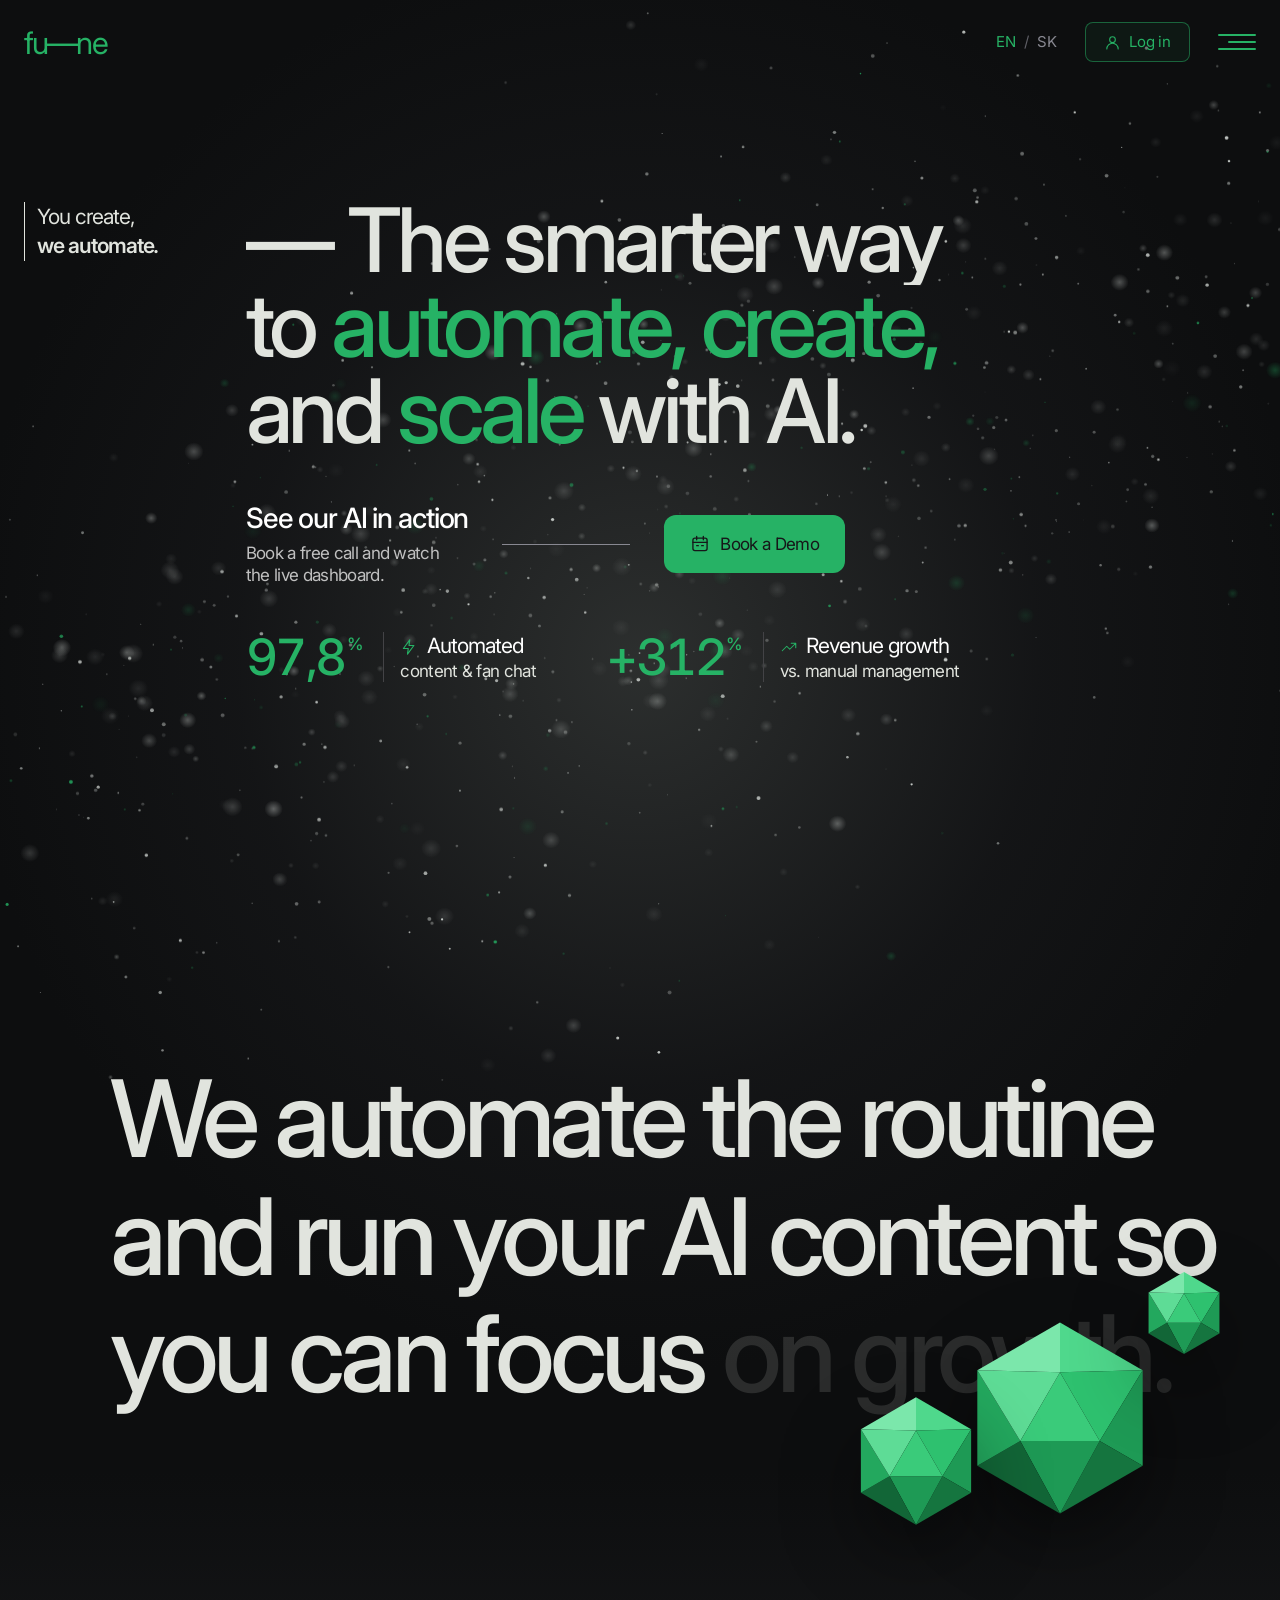
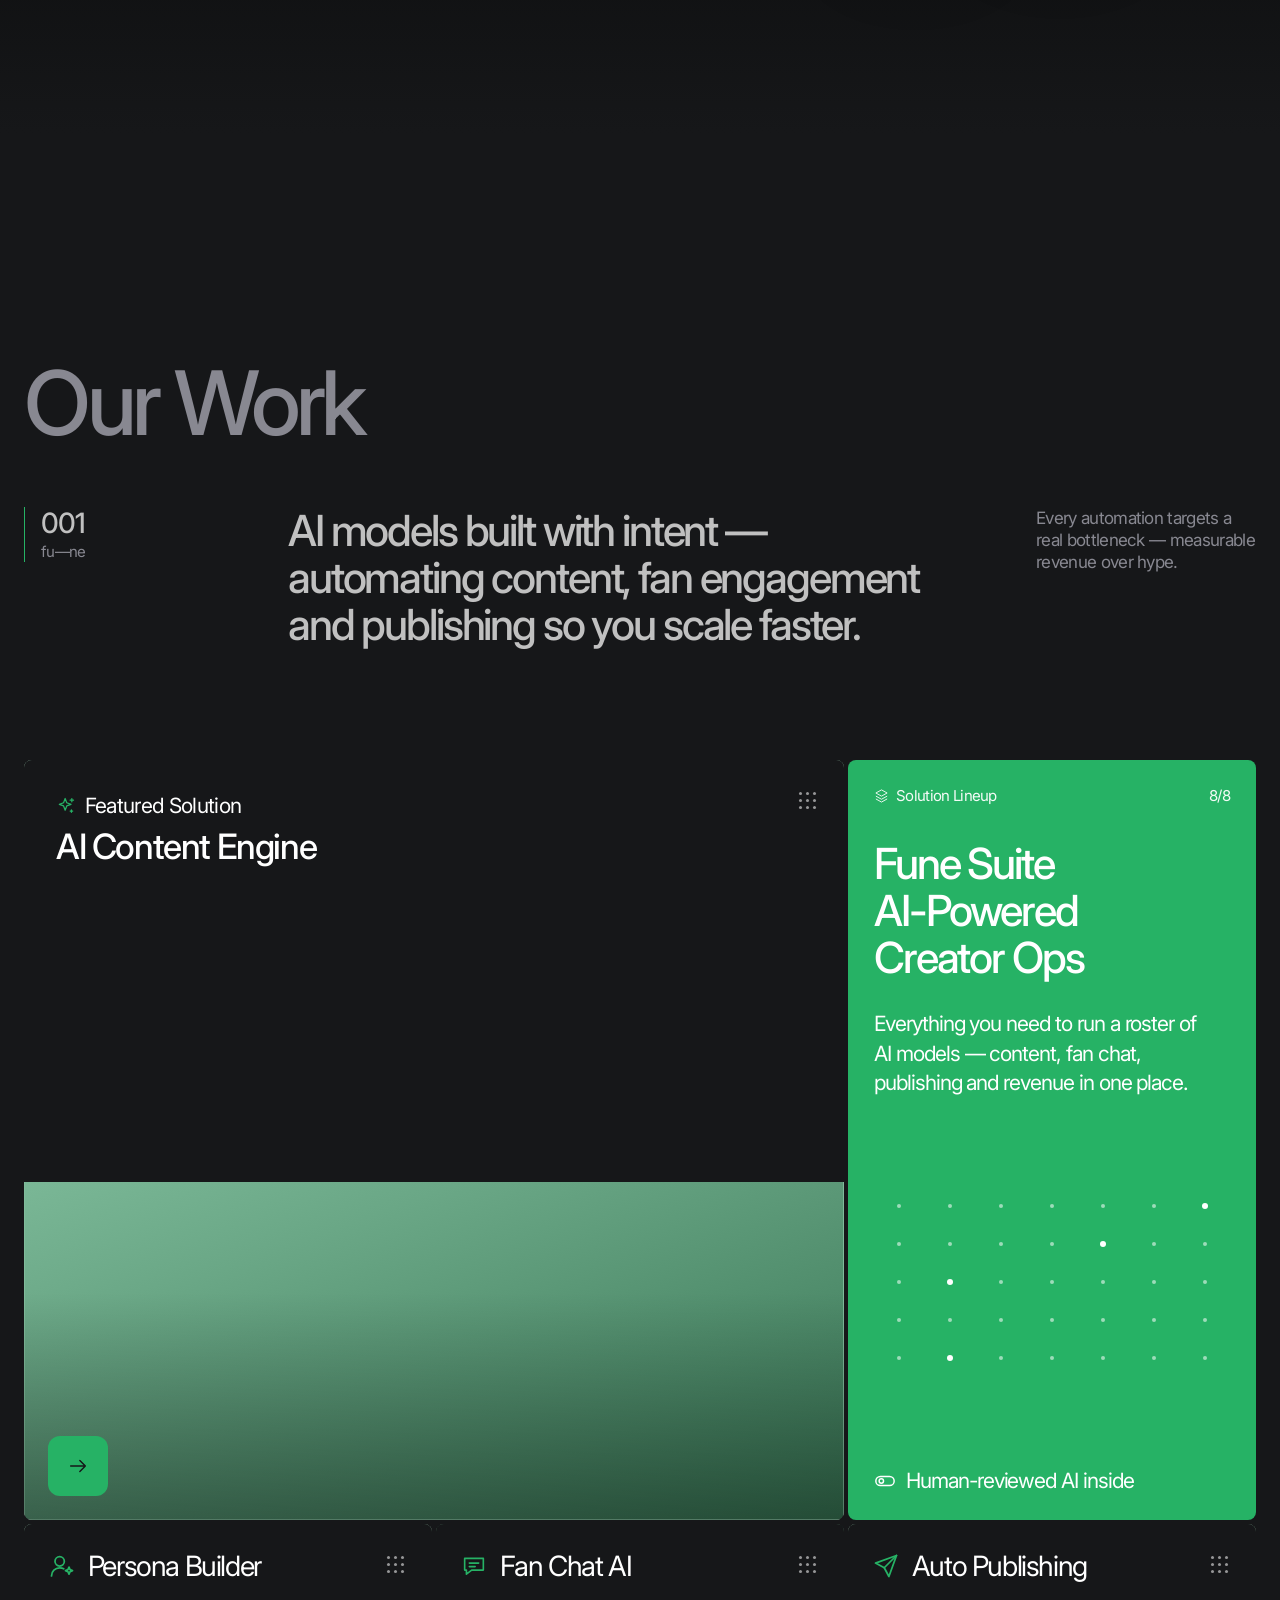
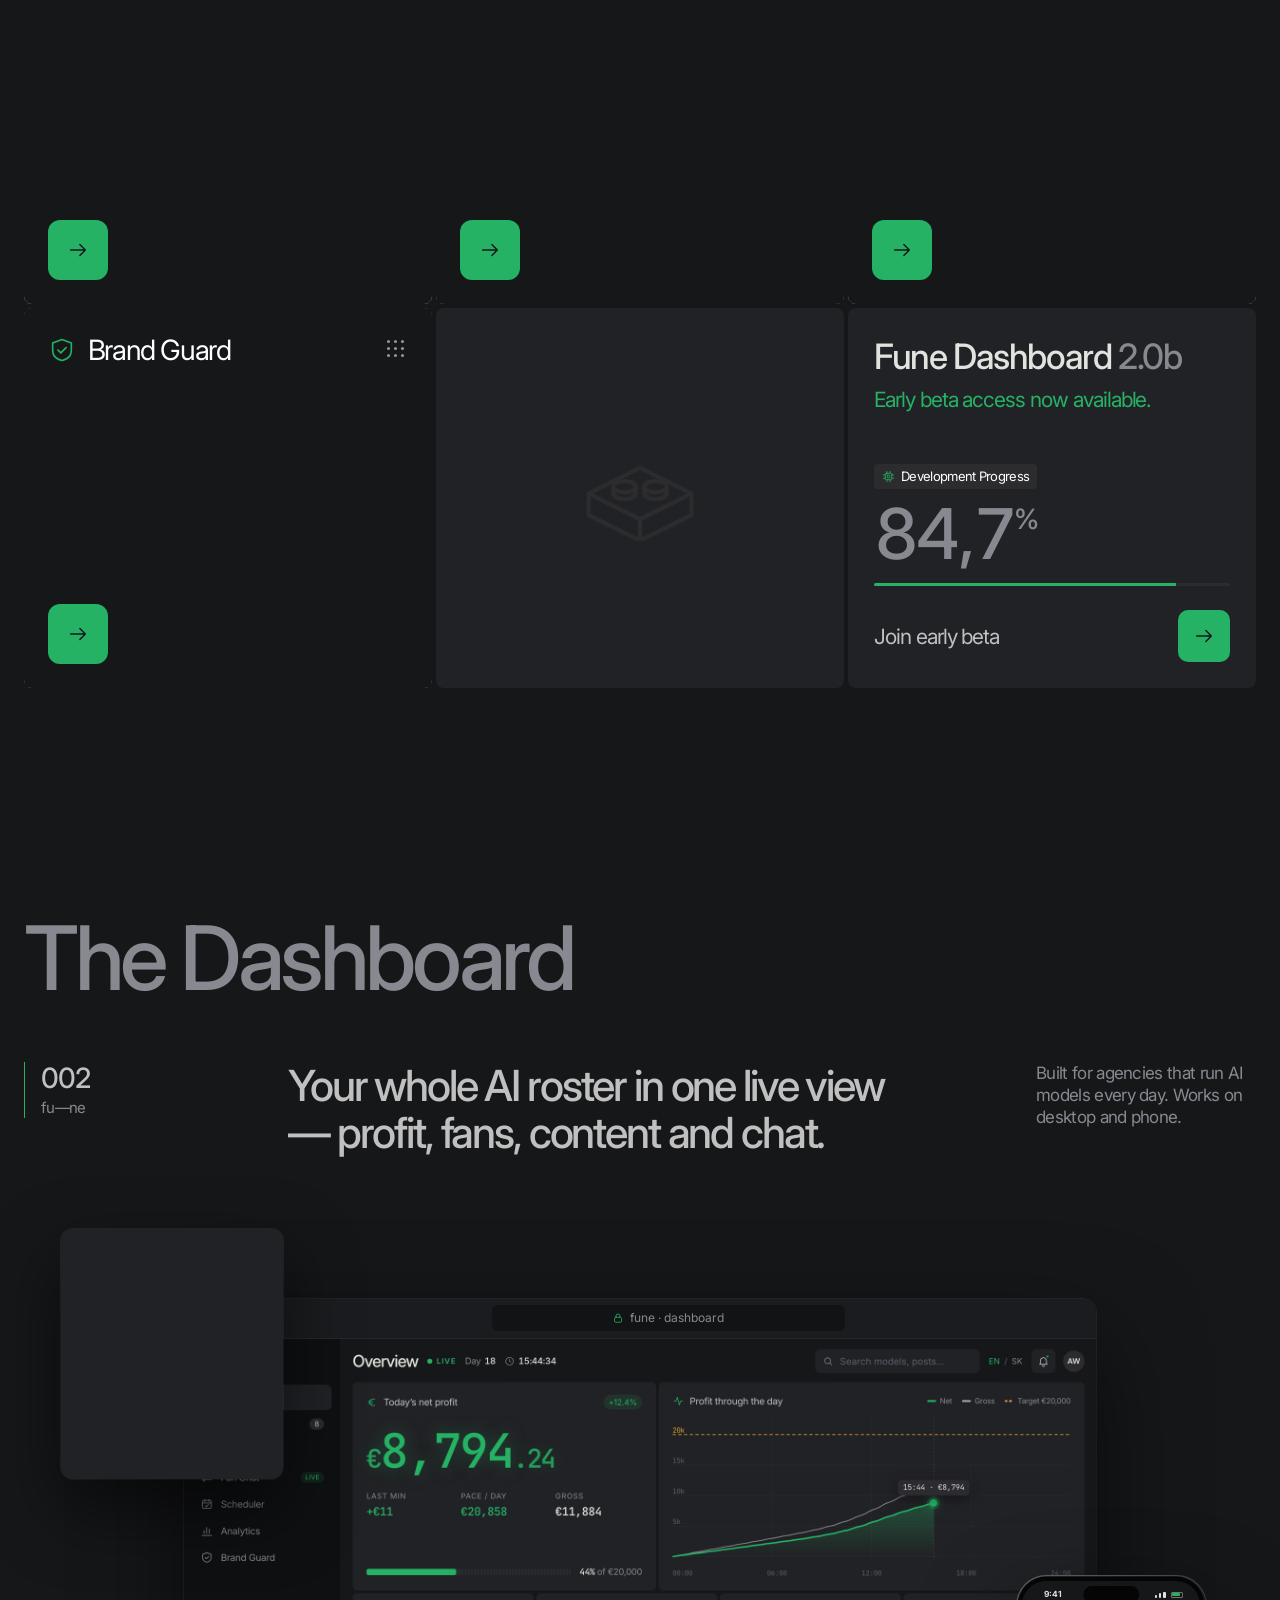
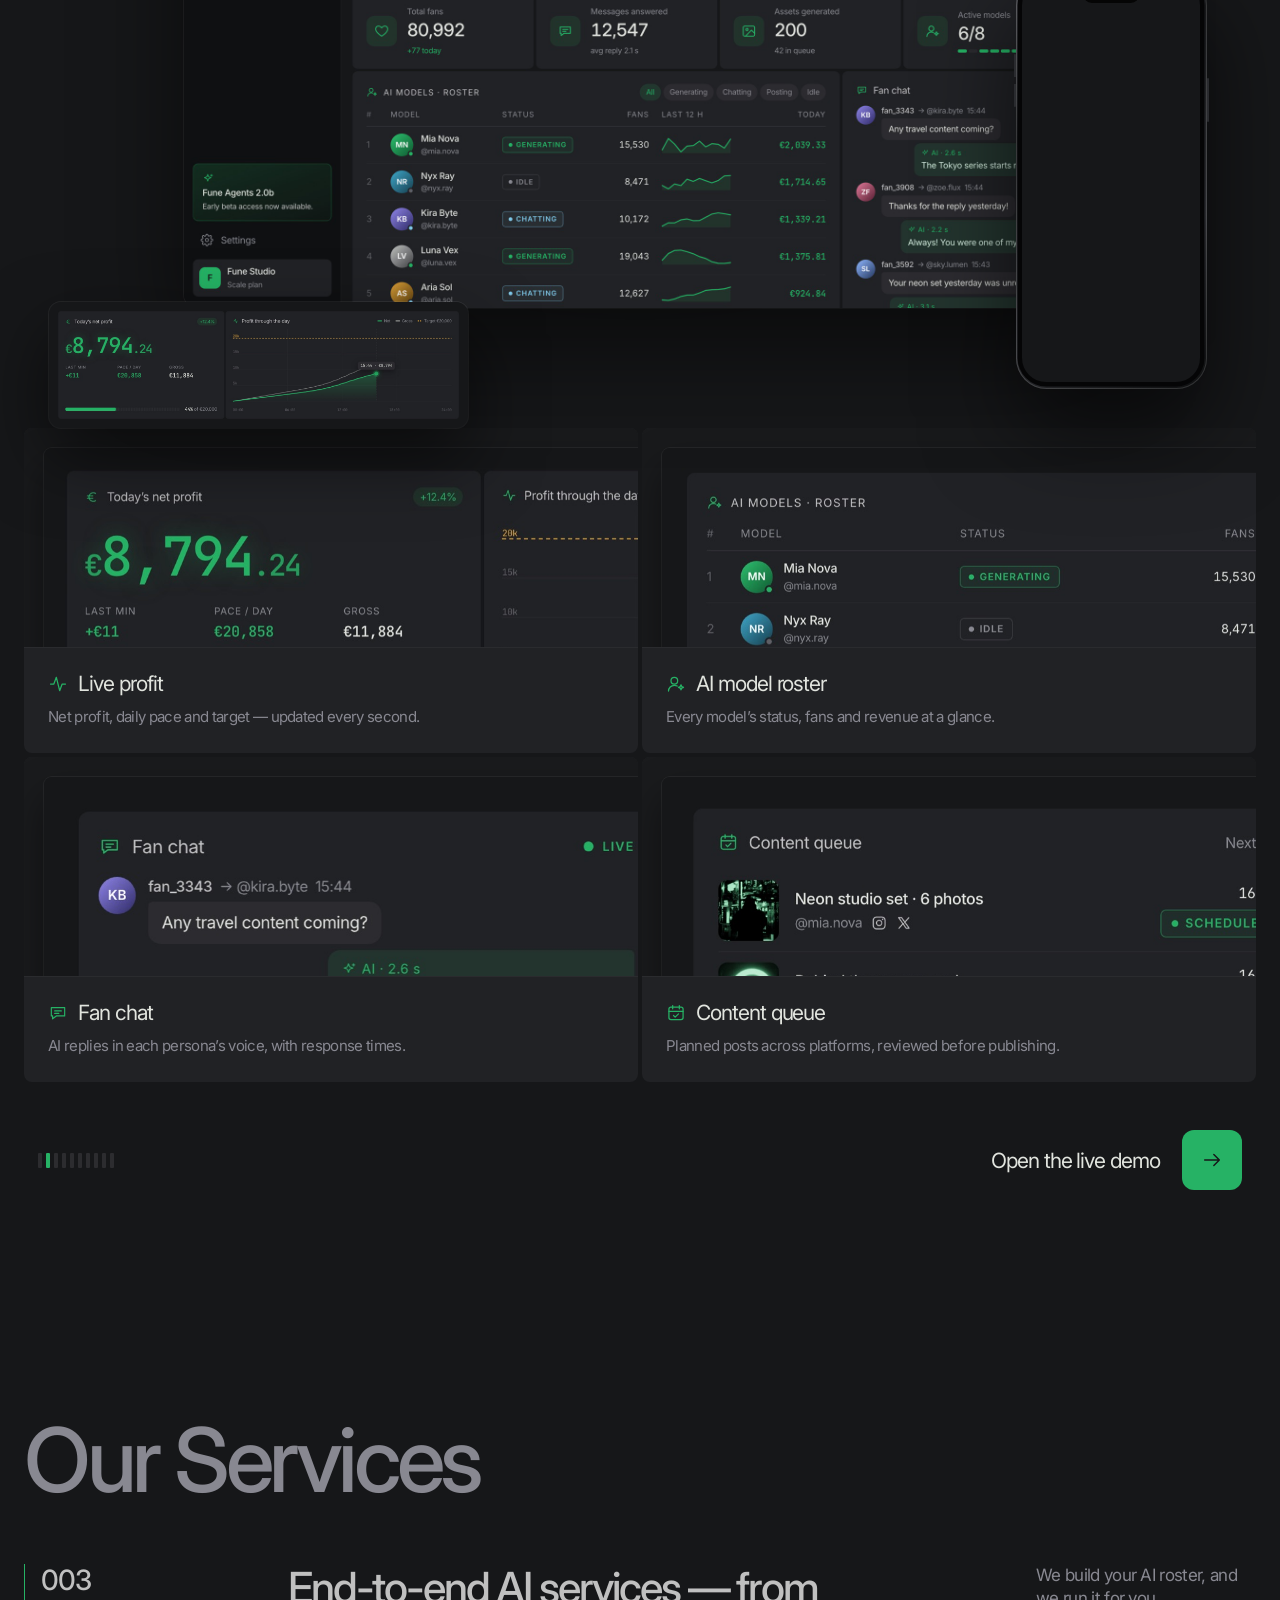
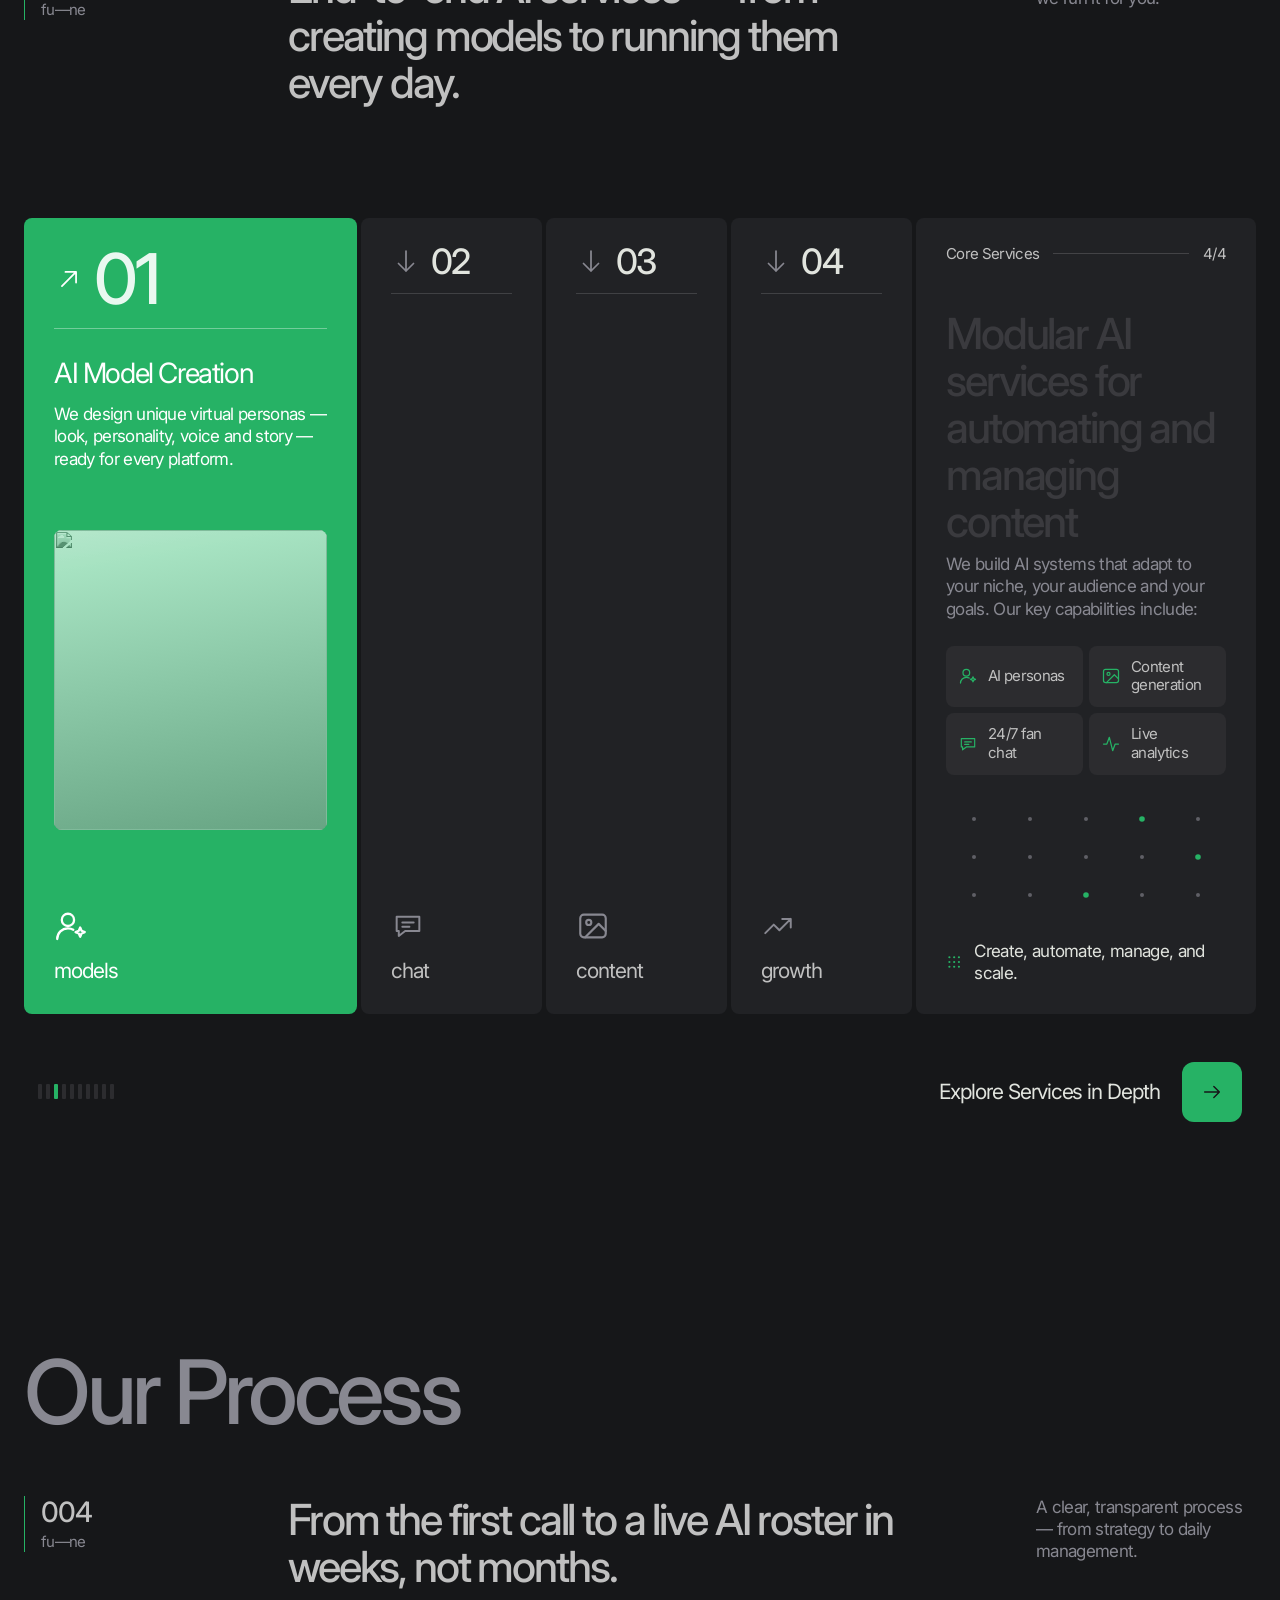
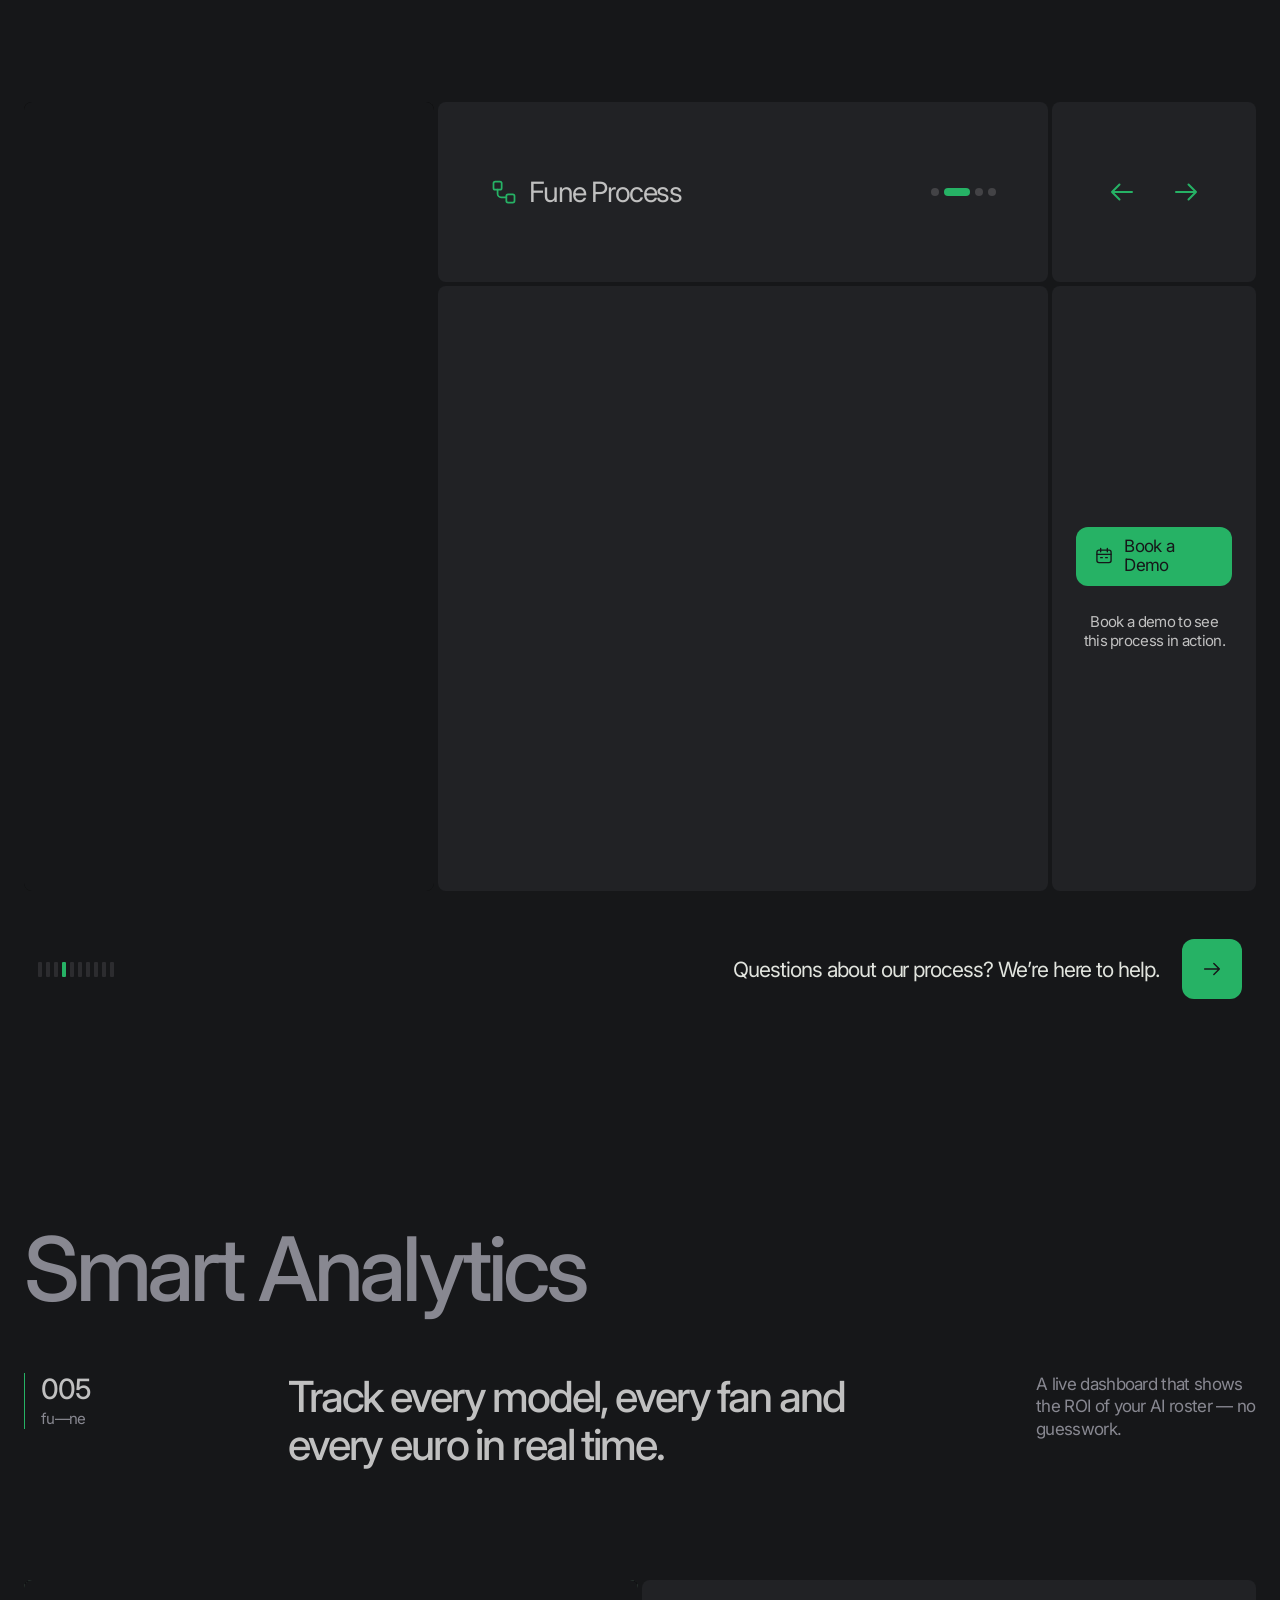
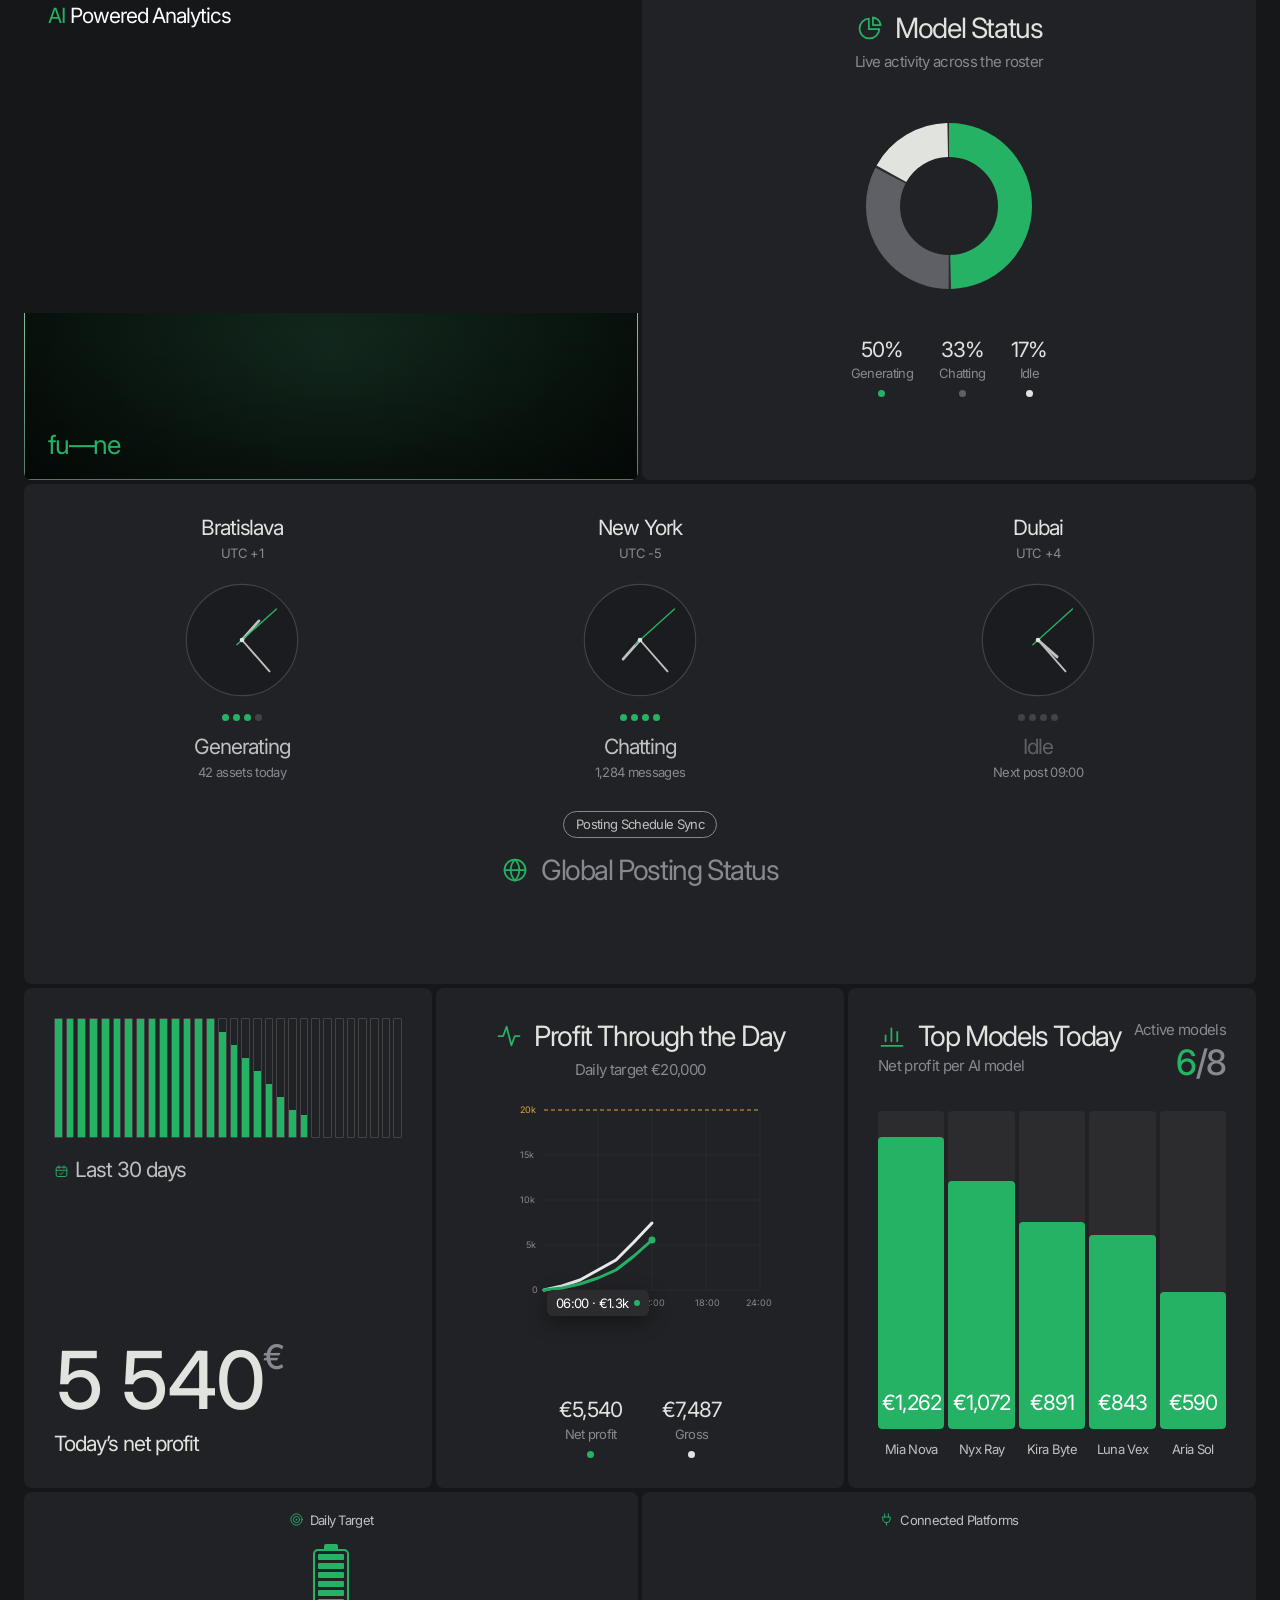
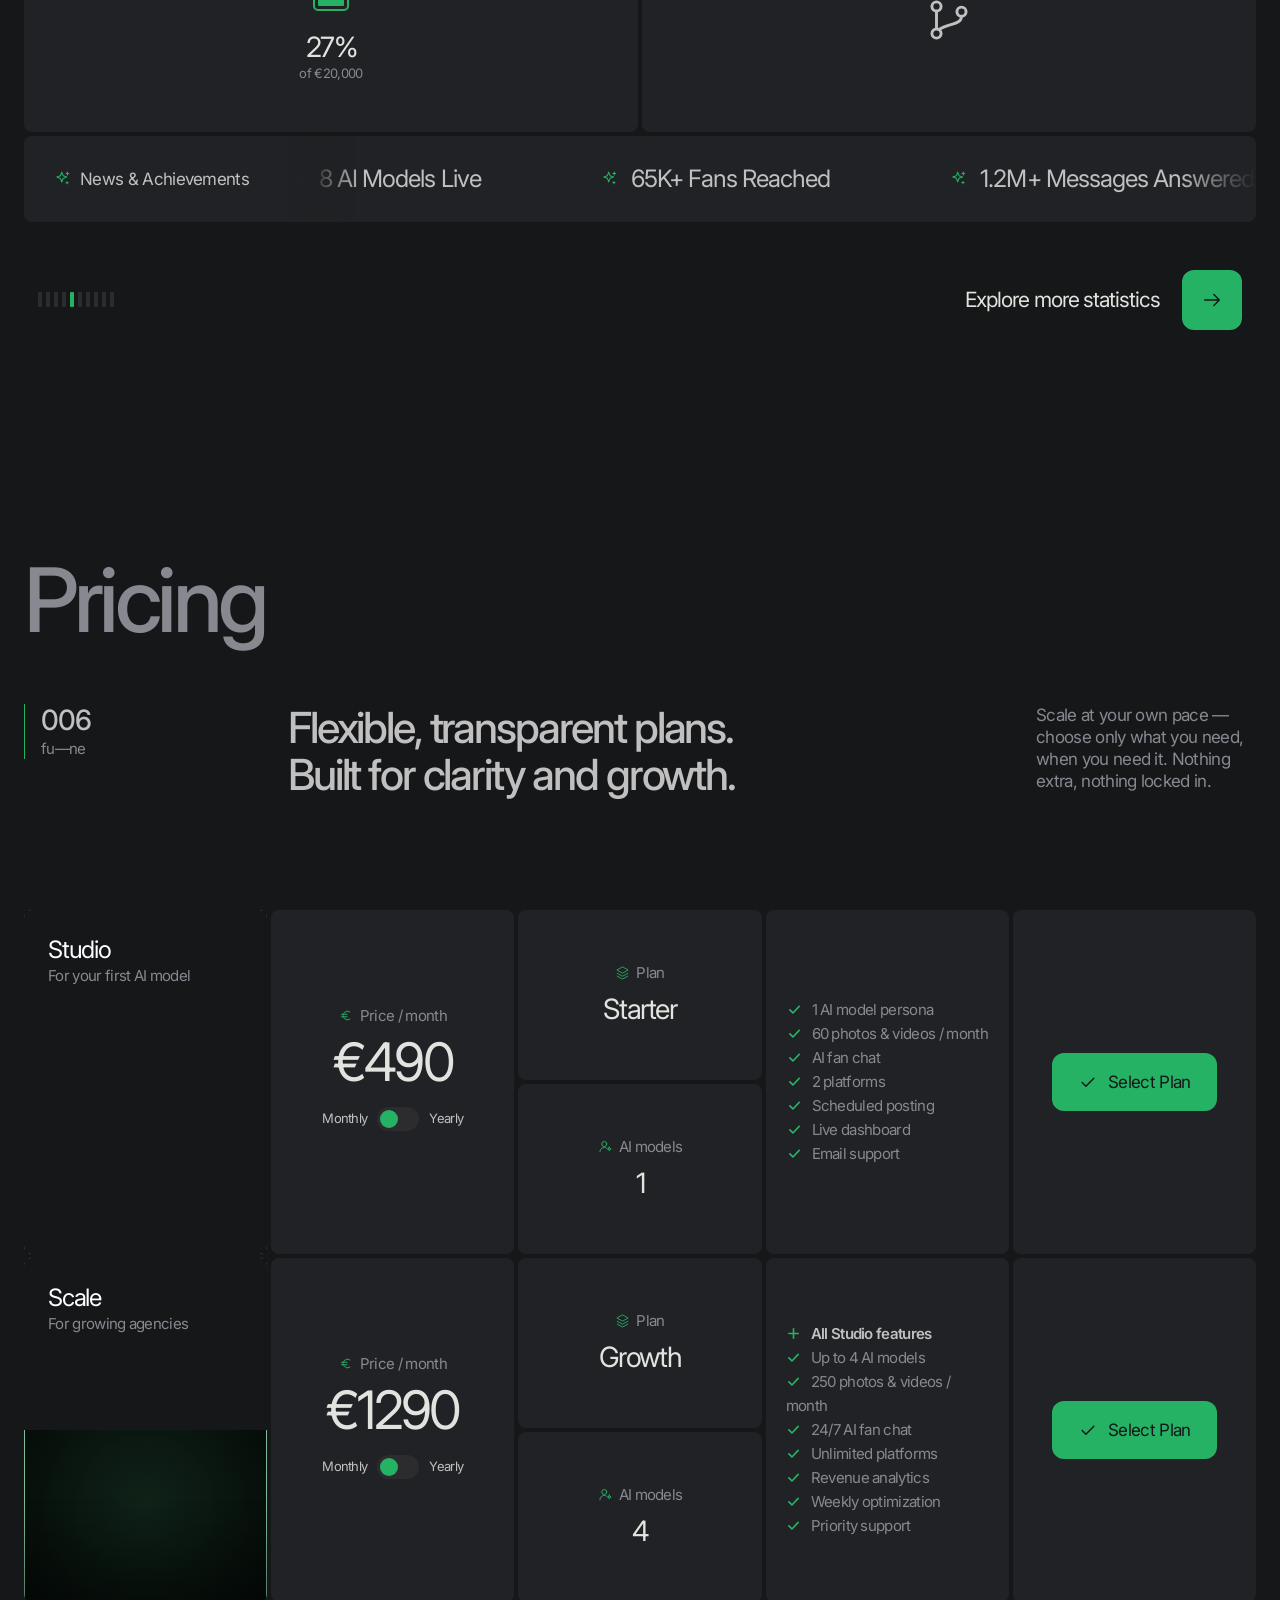
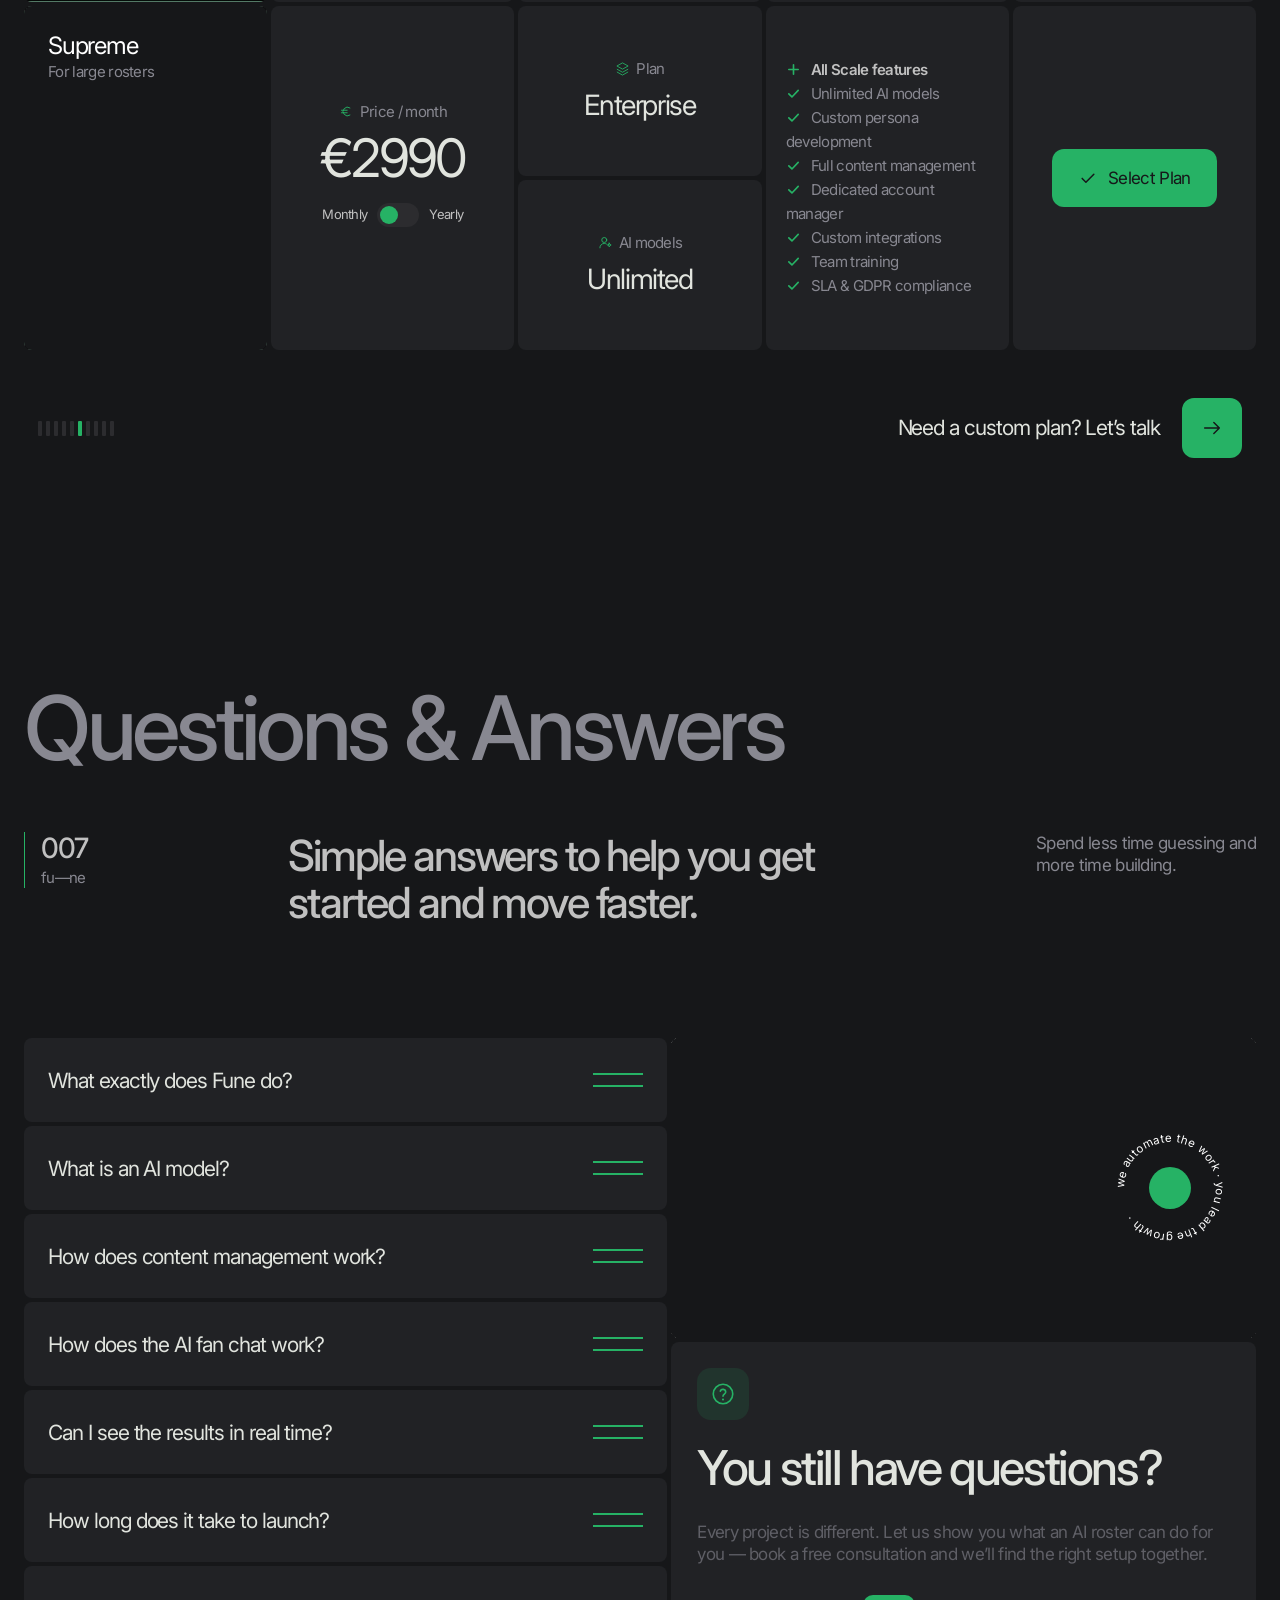
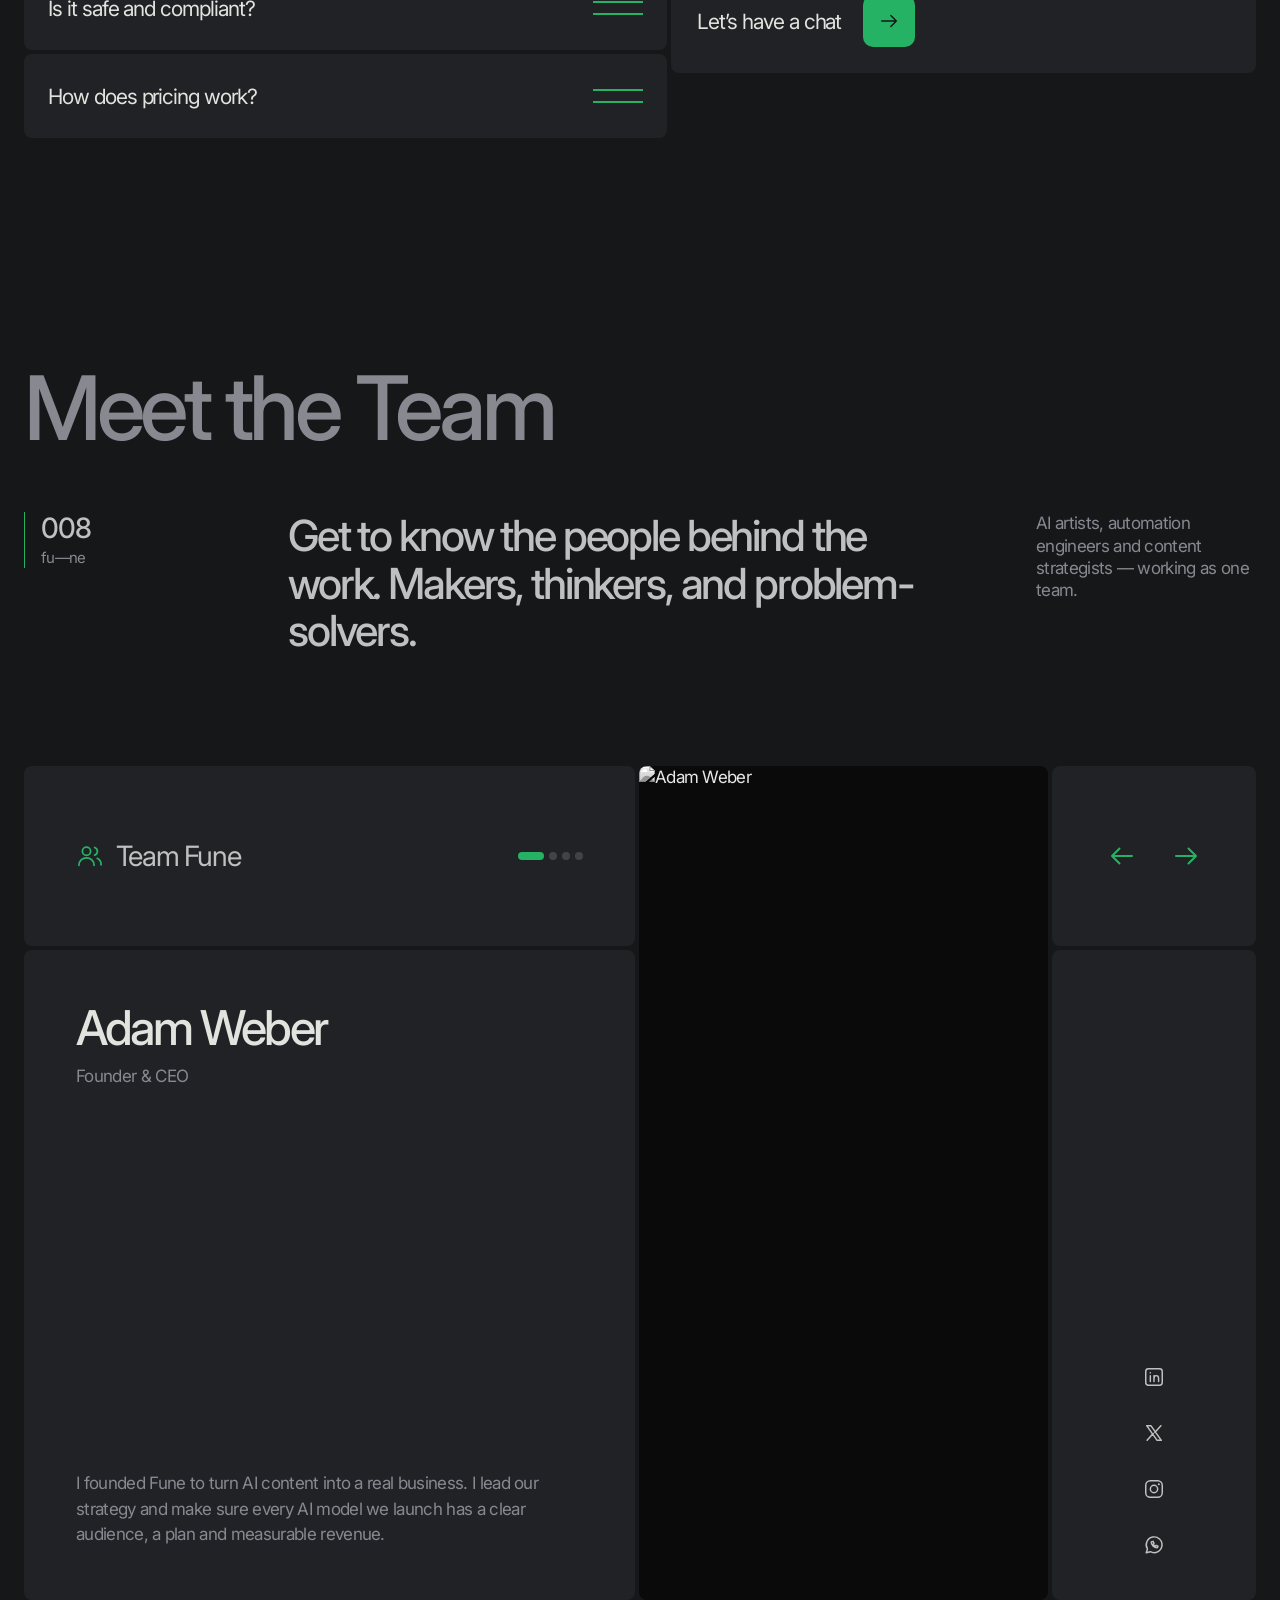
==== commit 2d27a1a7: "Add a Log in button to the website header Links to the FU—NE app sign-in (keeps the EN/SK language)," ====
--- a/index.html
+++ b/index.html
@@ -9,7 +9,7 @@
   <link rel="preconnect" href="https://fonts.googleapis.com">
   <link rel="preconnect" href="https://fonts.gstatic.com" crossorigin>
   <link href="https://fonts.googleapis.com/css2?family=Inter:ital,opsz,wght@0,14..32,300..700;1,14..32,300..700&display=swap" rel="stylesheet">
-  <link rel="stylesheet" href="styles.css?v=17">
+  <link rel="stylesheet" href="styles.css?v=18">
 </head>
 <body>
 
@@ -265,6 +265,7 @@
     <div class="lang" role="group" aria-label="Language">
       <button data-lang="en" aria-pressed="true">EN</button><span>/</span><button data-lang="sk" aria-pressed="false">SK</button>
     </div>
+    <a href="https://fune-app-ey34.onrender.com/login" class="login-btn" data-app-link aria-label="Log in"><svg class="ico" aria-hidden="true"><use href="#i-user"/></svg><span>Log in</span></a>
     <button class="burger" aria-label="Open menu" aria-expanded="false" aria-controls="menu"><i></i><i></i><i></i></button>
   </div>
 </header>
@@ -286,6 +287,7 @@
     <a href="#labs">Fune Labs®</a>
     <a href="#contact">Contact</a>
     <a href="#newsletter">Sign Up</a>
+    <a href="https://fune-app-ey34.onrender.com/login" data-app-link class="menu-login">Log in</a>
   </nav>
   <div class="menu-legal">
     <a href="#">Terms of Service</a>
@@ -1089,7 +1091,7 @@
   </div>
 </footer>
 
-<script src="i18n.js?v=6"></script>
-<script src="script.js?v=7"></script>
+<script src="i18n.js?v=7"></script>
+<script src="script.js?v=8"></script>
 </body>
 </html>
--- a/styles.css
+++ b/styles.css
@@ -222,6 +222,16 @@
 .lang button { color: var(--muted); padding: 4px 2px; transition: color .25s; }
 .lang button:hover { color: var(--text); }
 .lang button[aria-pressed="true"] { color: var(--accent); }
+.login-btn {
+  display: inline-flex; align-items: center; gap: 8px; height: 40px; padding: 0 18px;
+  border-radius: var(--radius); border: 1px solid rgba(var(--accent-rgb), .5);
+  color: var(--accent); font-size: 15px; letter-spacing: -0.01em; white-space: nowrap;
+  background: rgba(var(--accent-rgb), .06);
+  transition: background .25s, color .25s, border-color .25s;
+}
+.login-btn .ico { width: 17px; height: 17px; margin: 0; color: currentColor; }
+.login-btn:hover { background: var(--accent); border-color: var(--accent); color: #161719; }
+.menu nav a.menu-login { color: var(--accent); }
 html[lang="sk"] .hero h1 { font-size: clamp(38px, 5.55vw, 80px); }
 
 .burger {
@@ -1172,6 +1182,7 @@
   .qa button { font-size: 16px; gap: 14px; }
   .head-right { gap: 12px; }
   .lang { font-size: 13px; }
+  .login-btn { height: 36px; padding: 0 12px; font-size: 14px; gap: 6px; }
   .clocks { gap: 4px; }
   .pill { font-size: 11px; }
   .field input, .field textarea { font-size: 18px; padding: 18px 20px 18px 50px; }
@@ -1192,3 +1203,8 @@
   *, *::before, *::after { animation-duration: .001ms !important; animation-iteration-count: 1 !important; transition-duration: .001ms !important; }
   .reveal { opacity: 1; transform: none; }
 }
+
+@media (max-width: 370px) {
+  .login-btn { width: 36px; padding: 0; justify-content: center; }
+  .login-btn span { display: none; }
+}
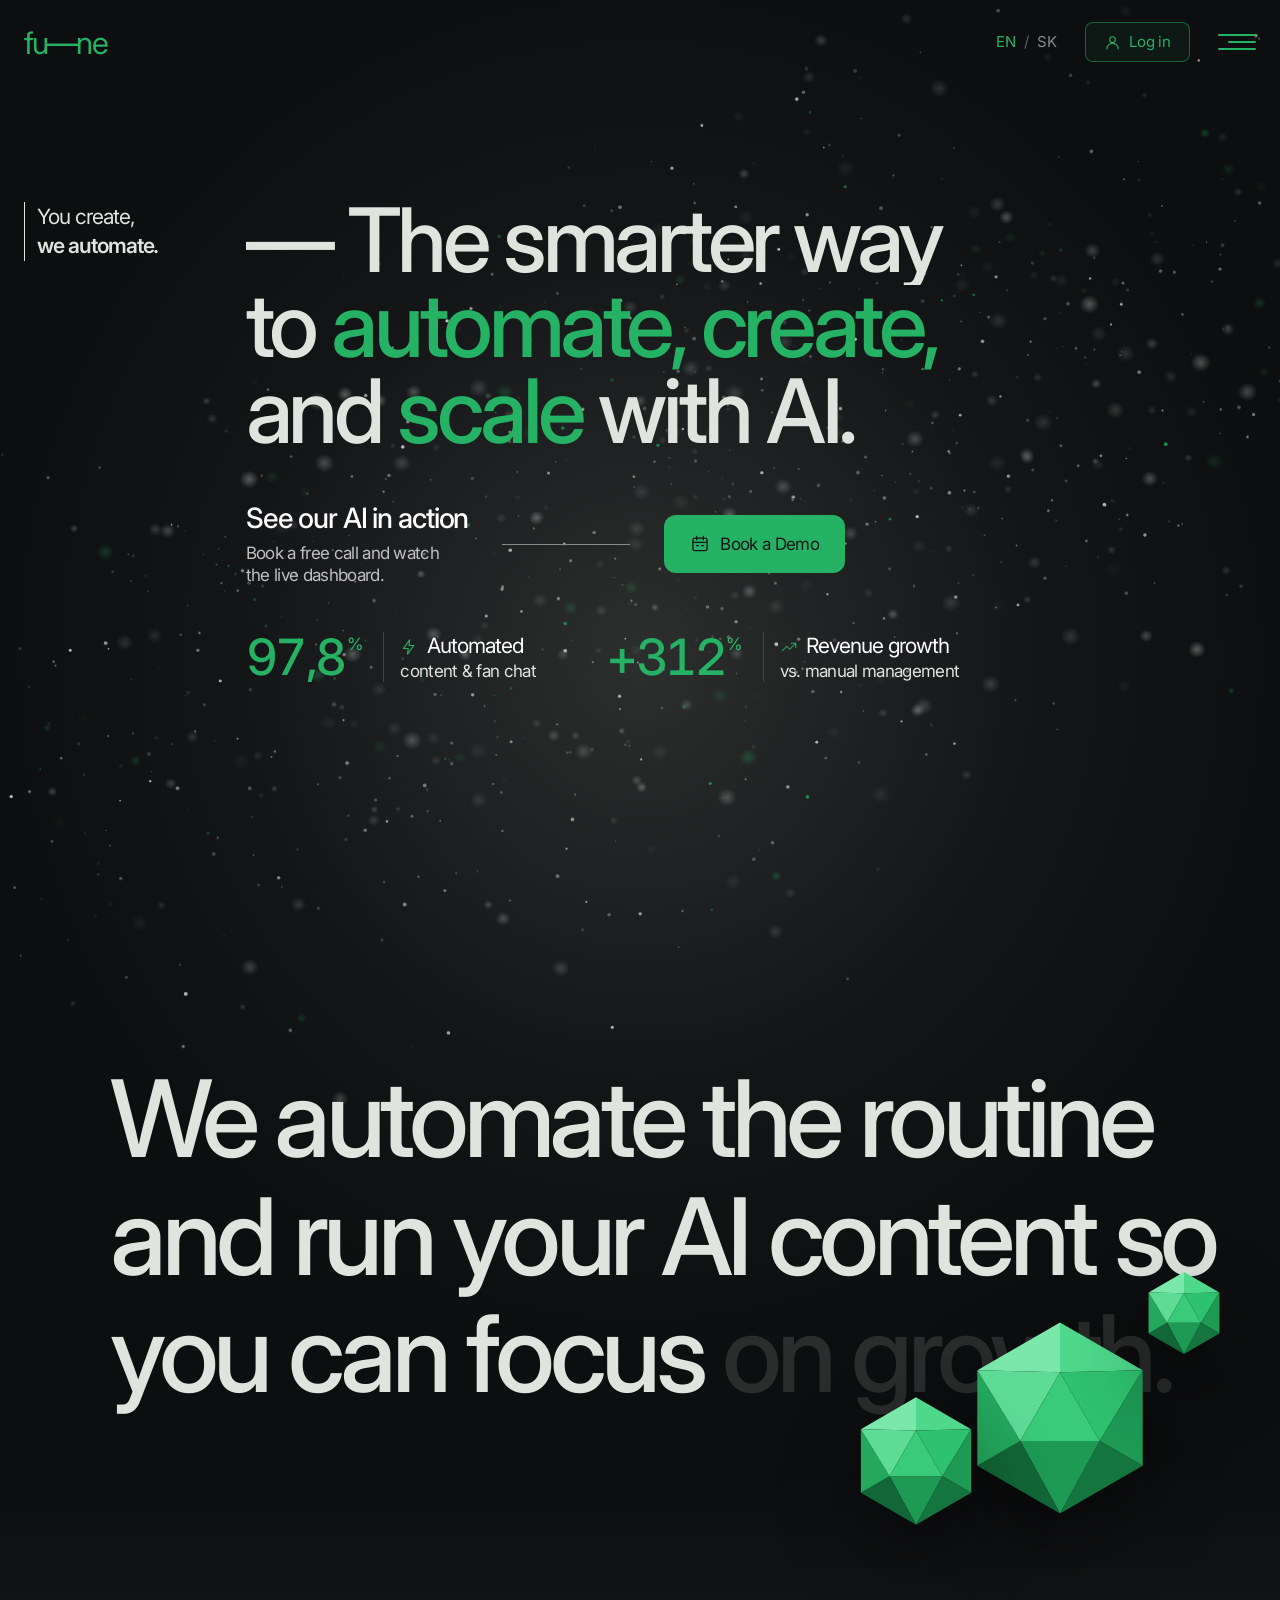
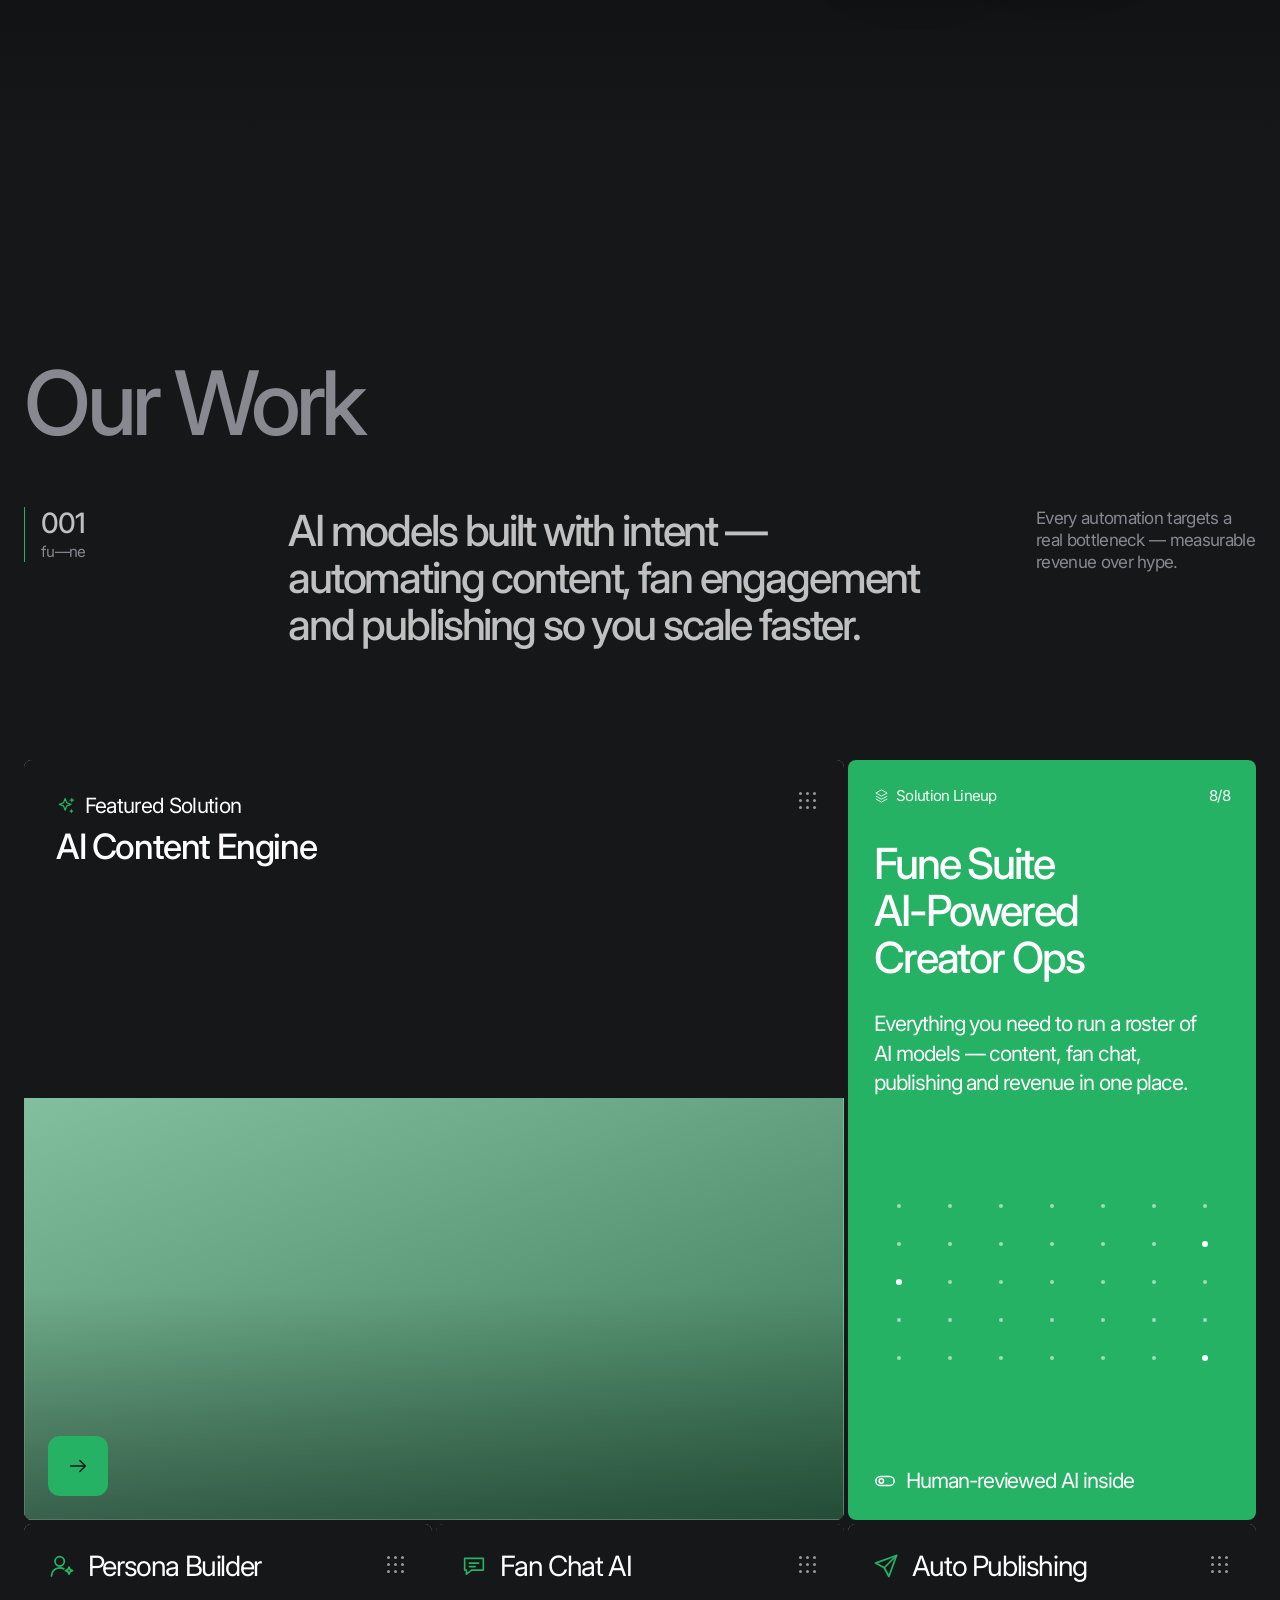
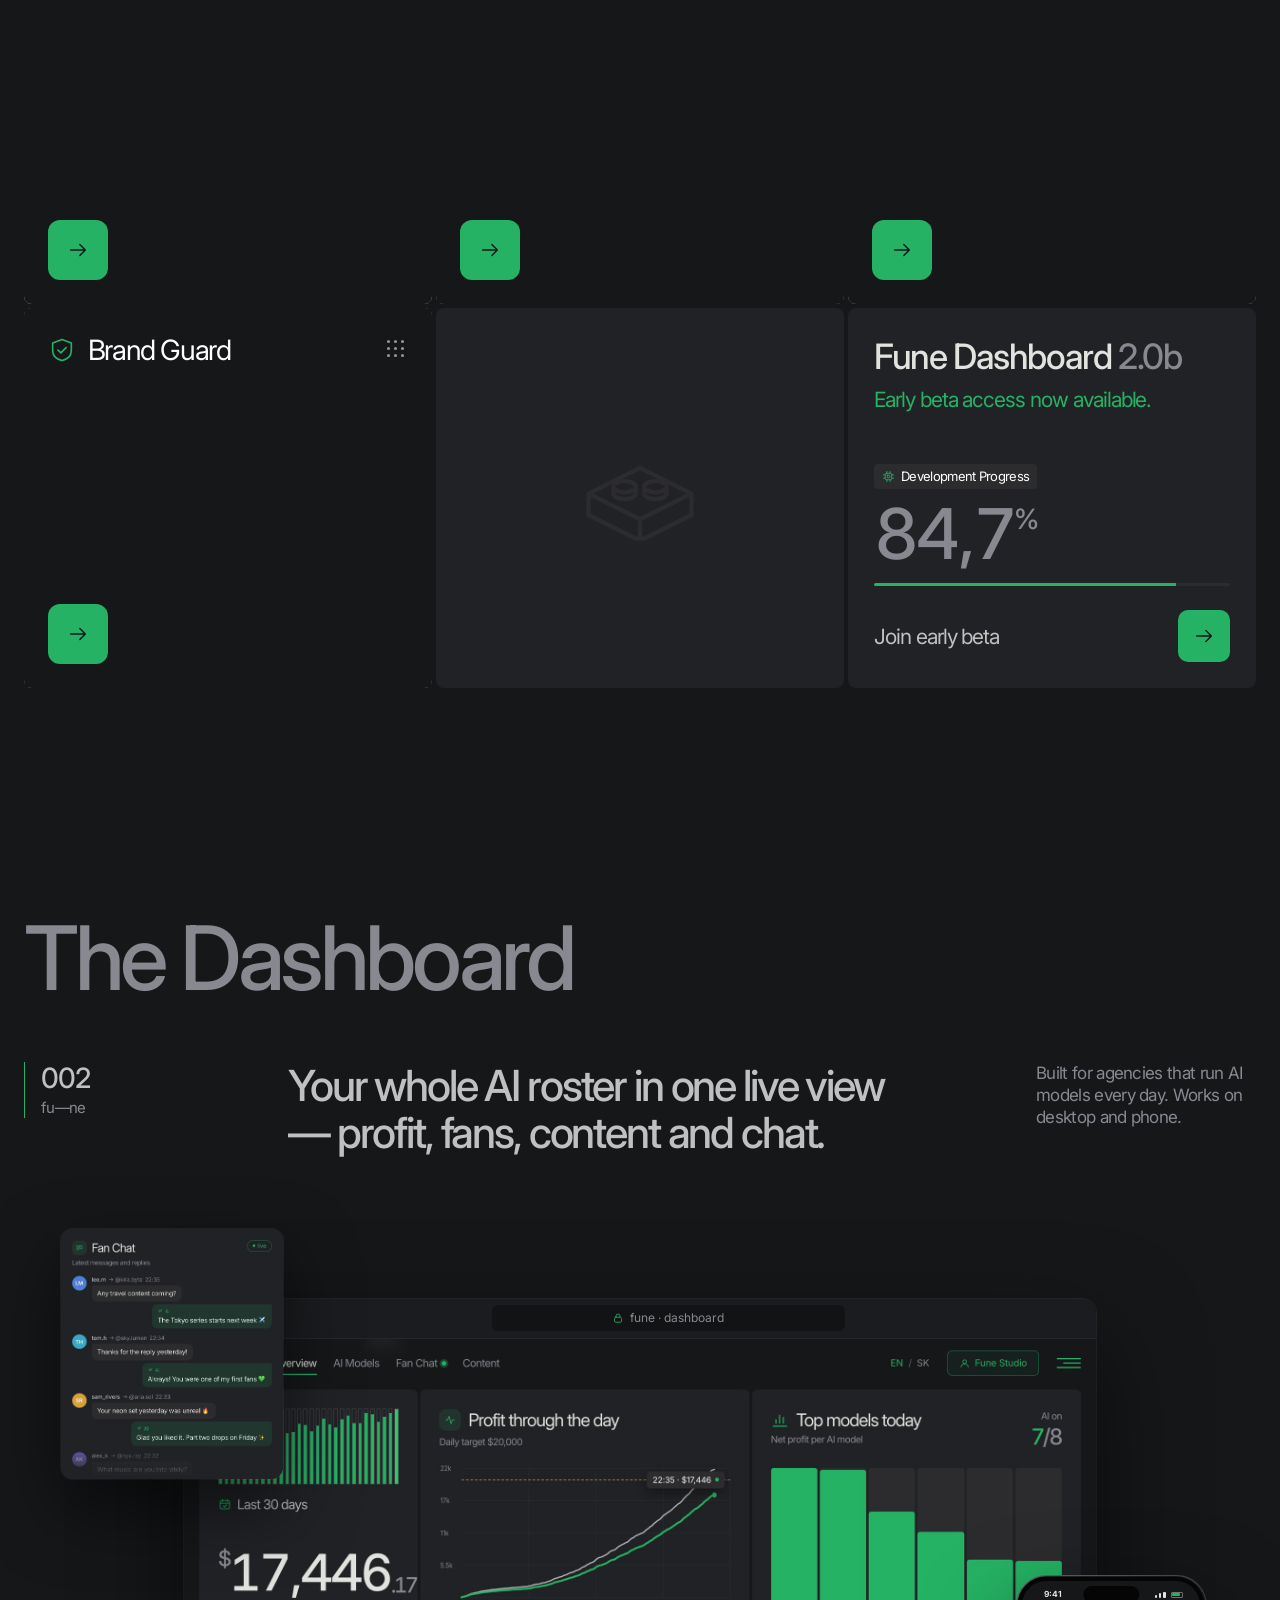
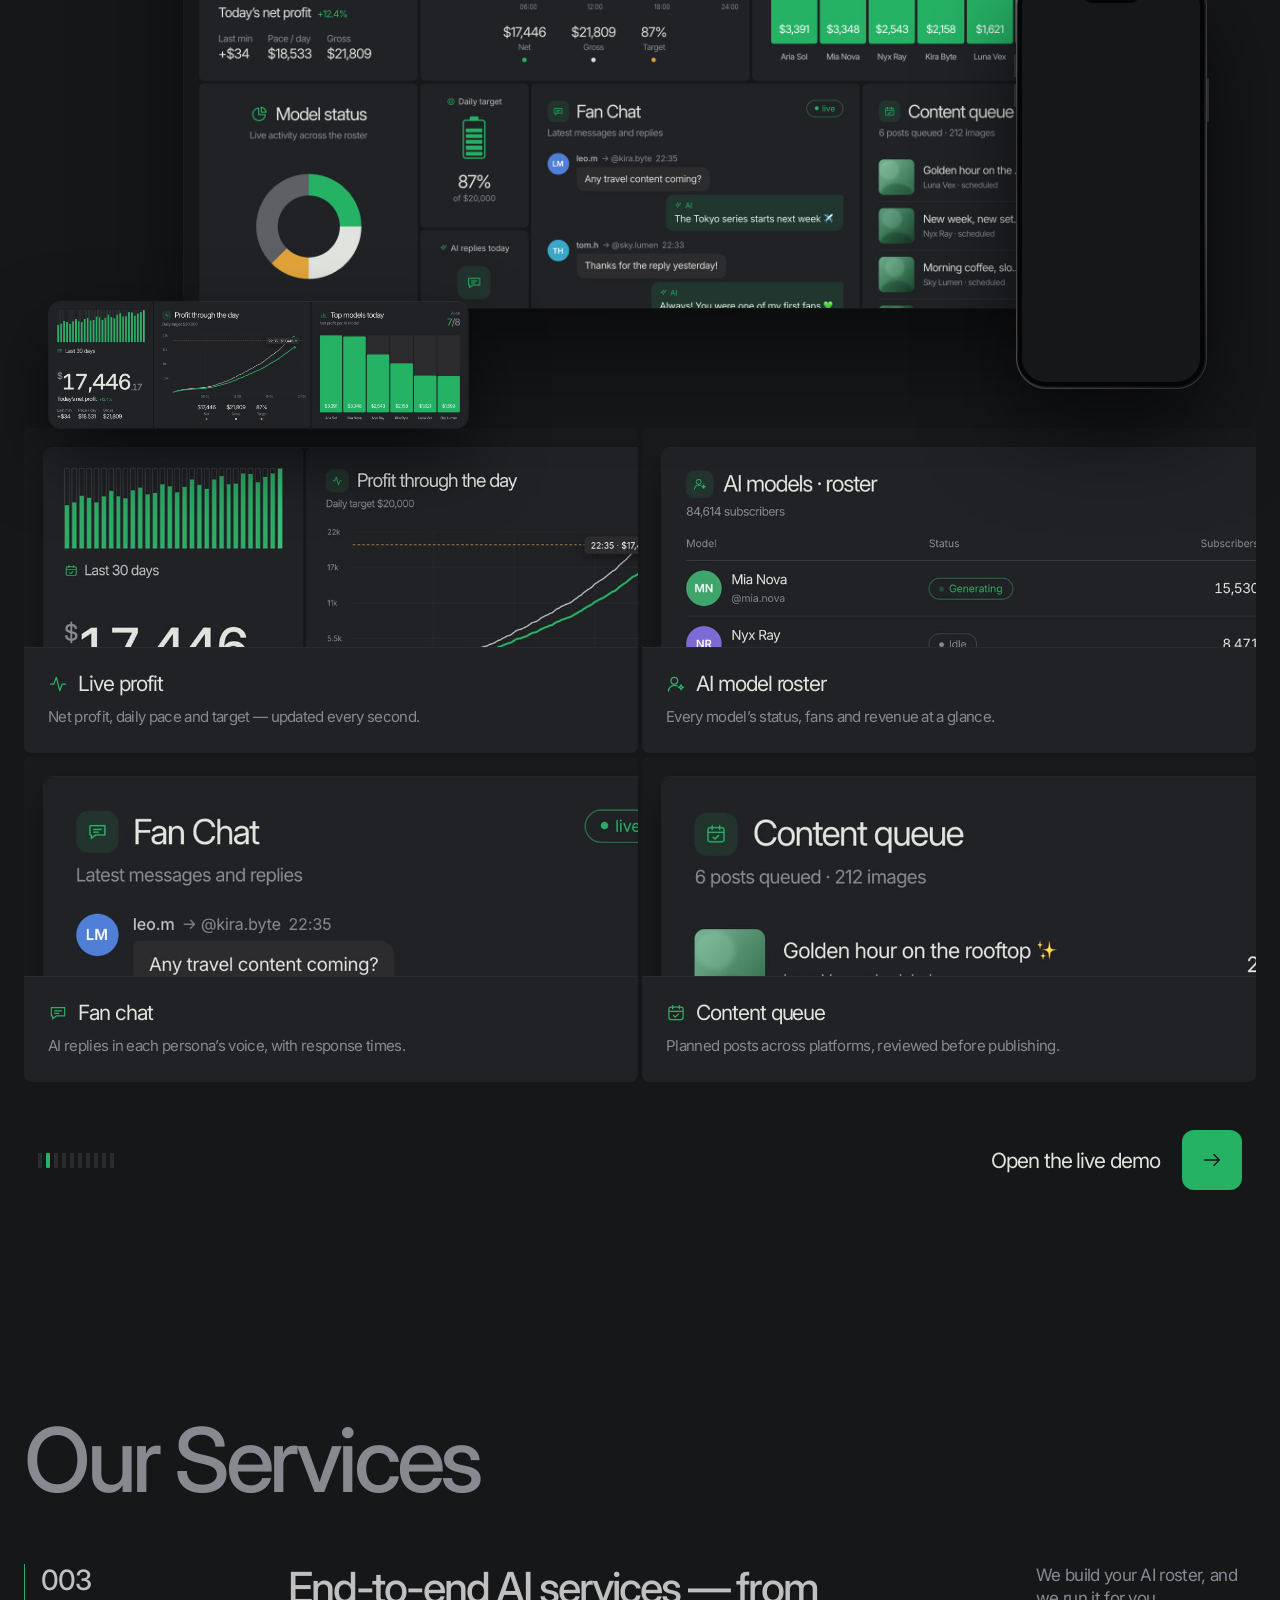
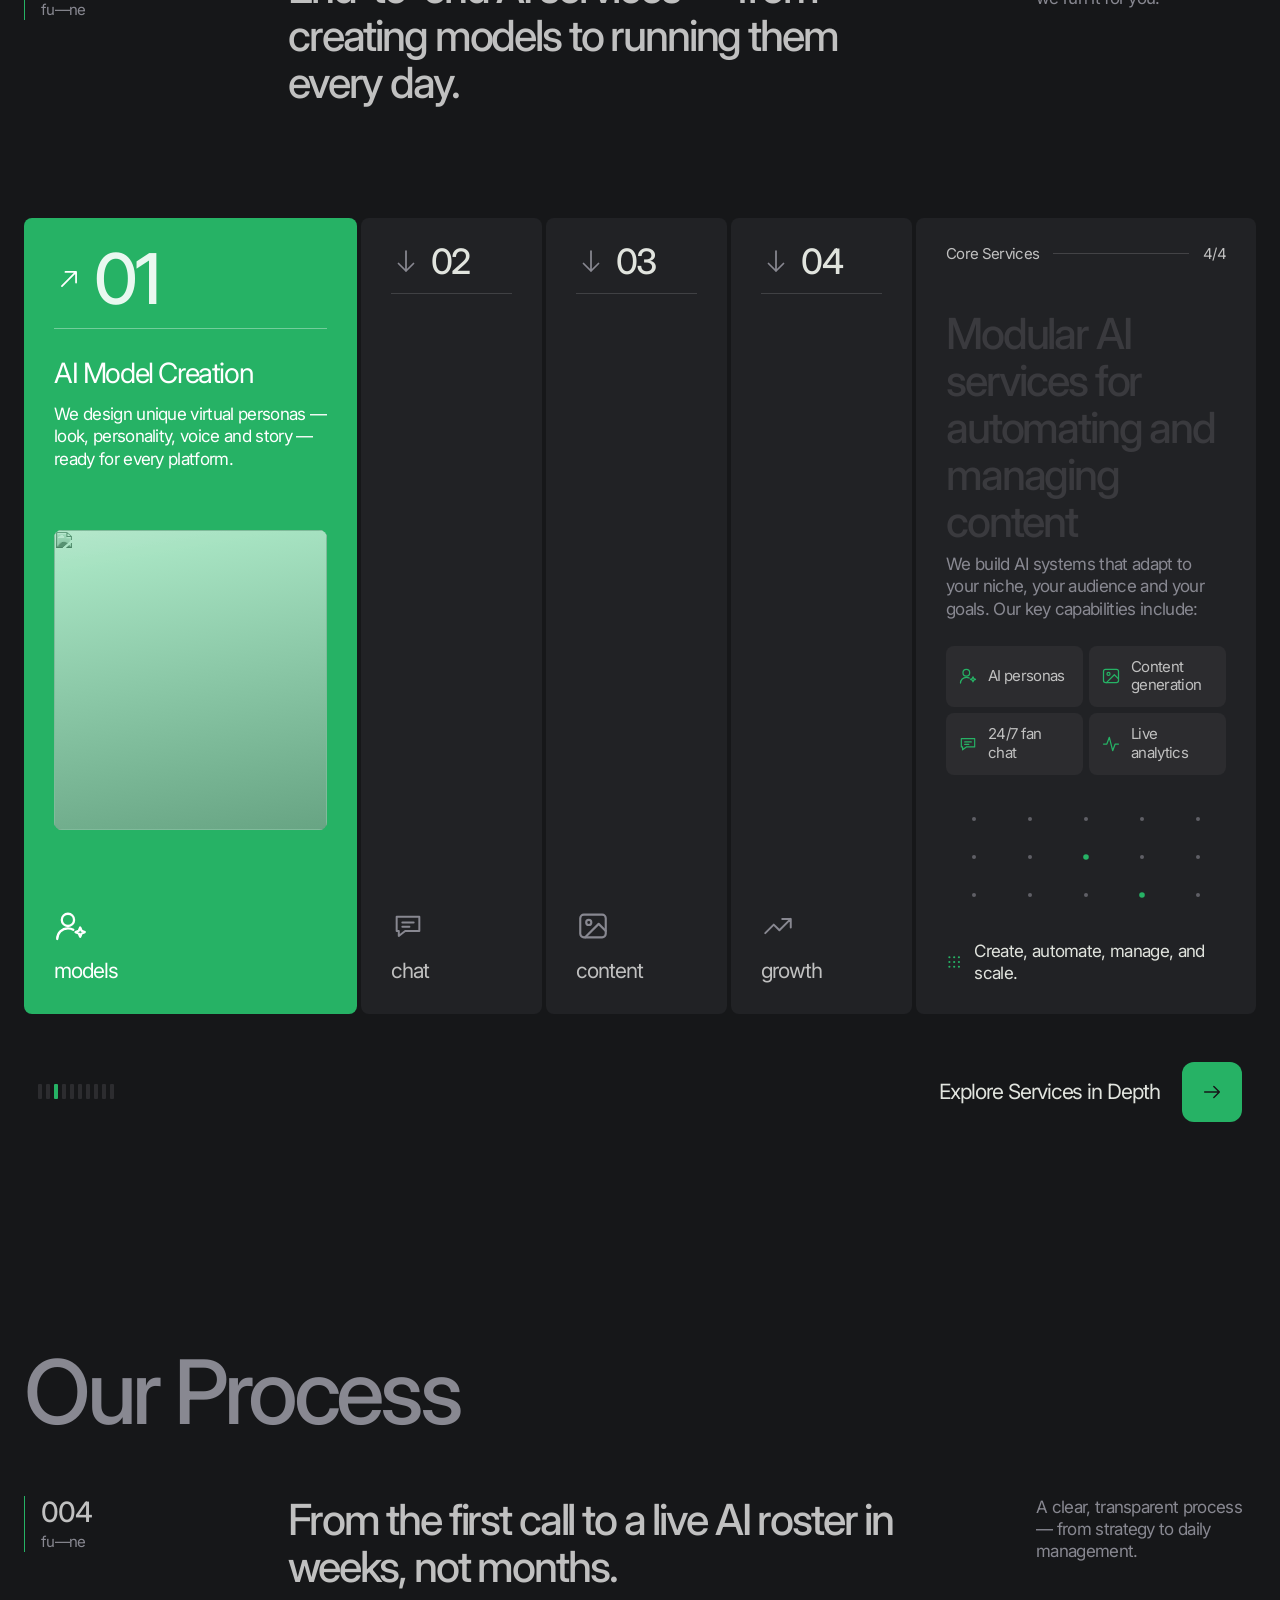
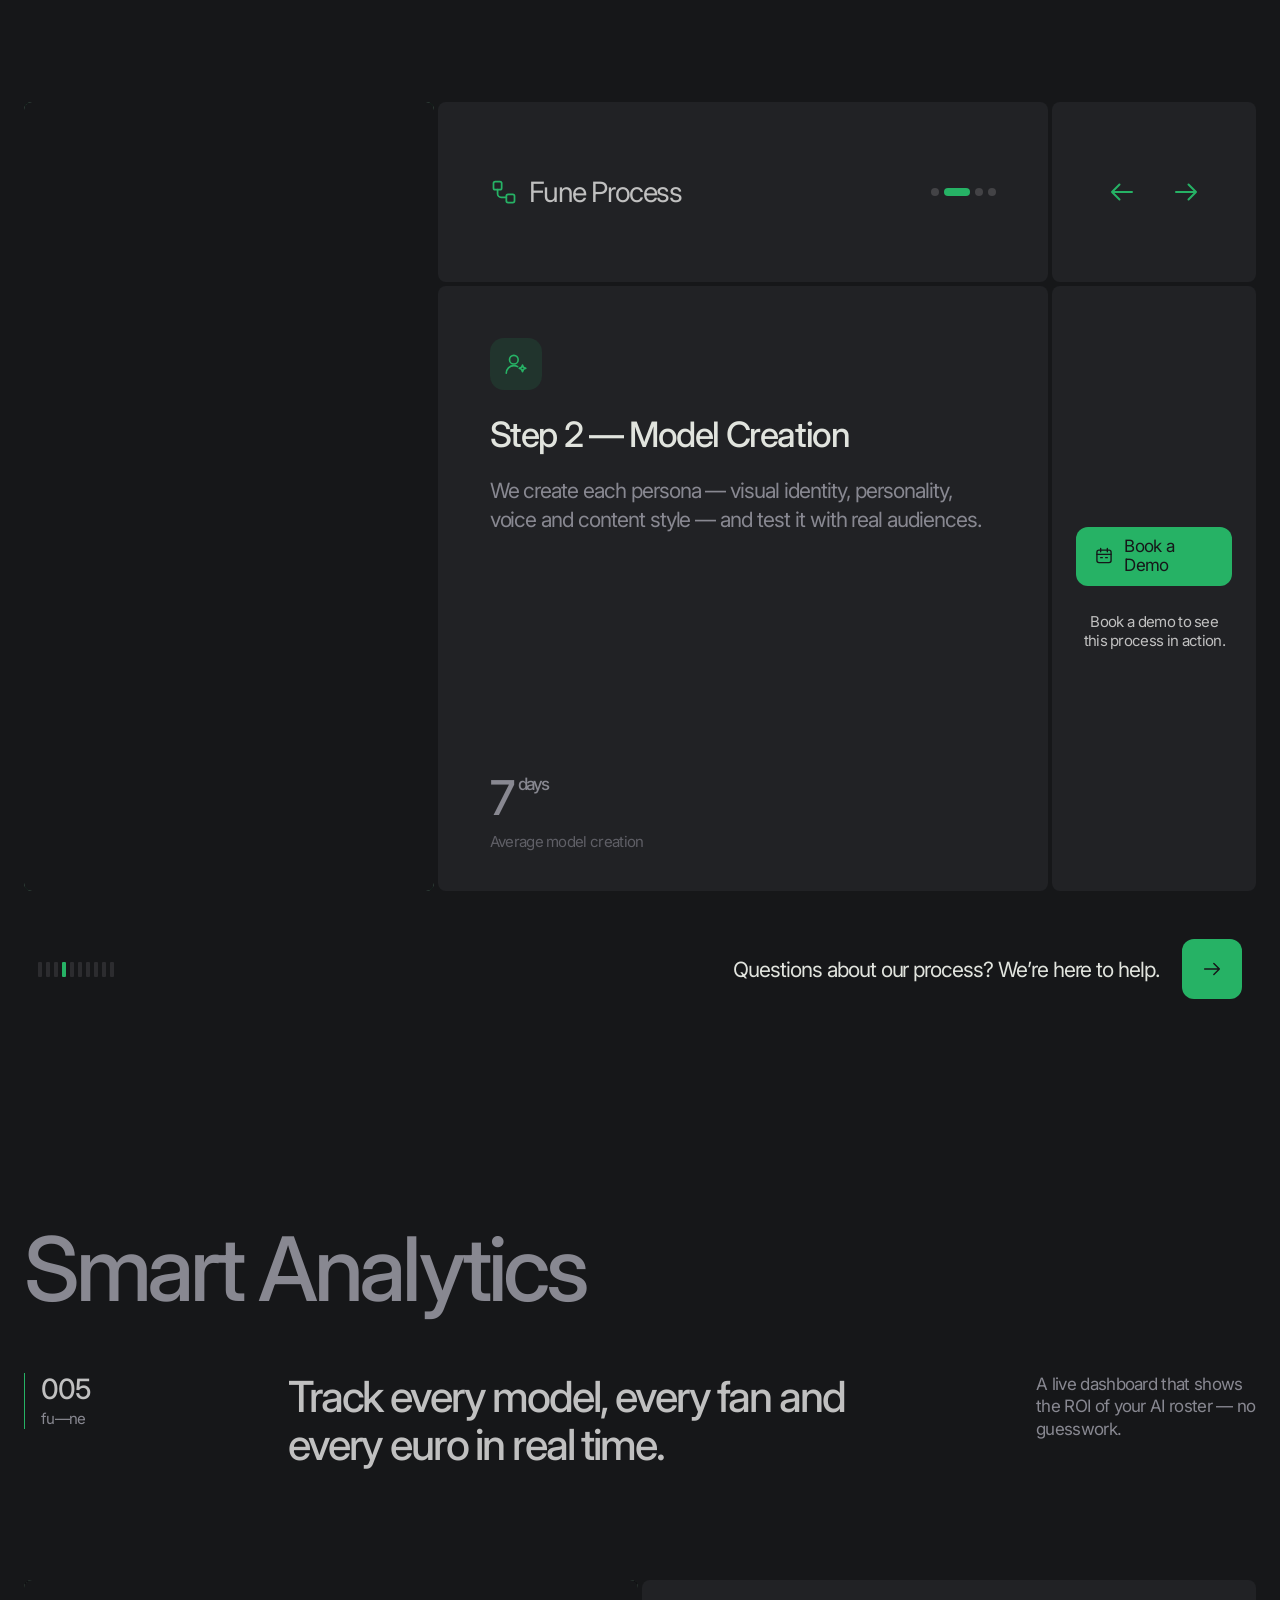
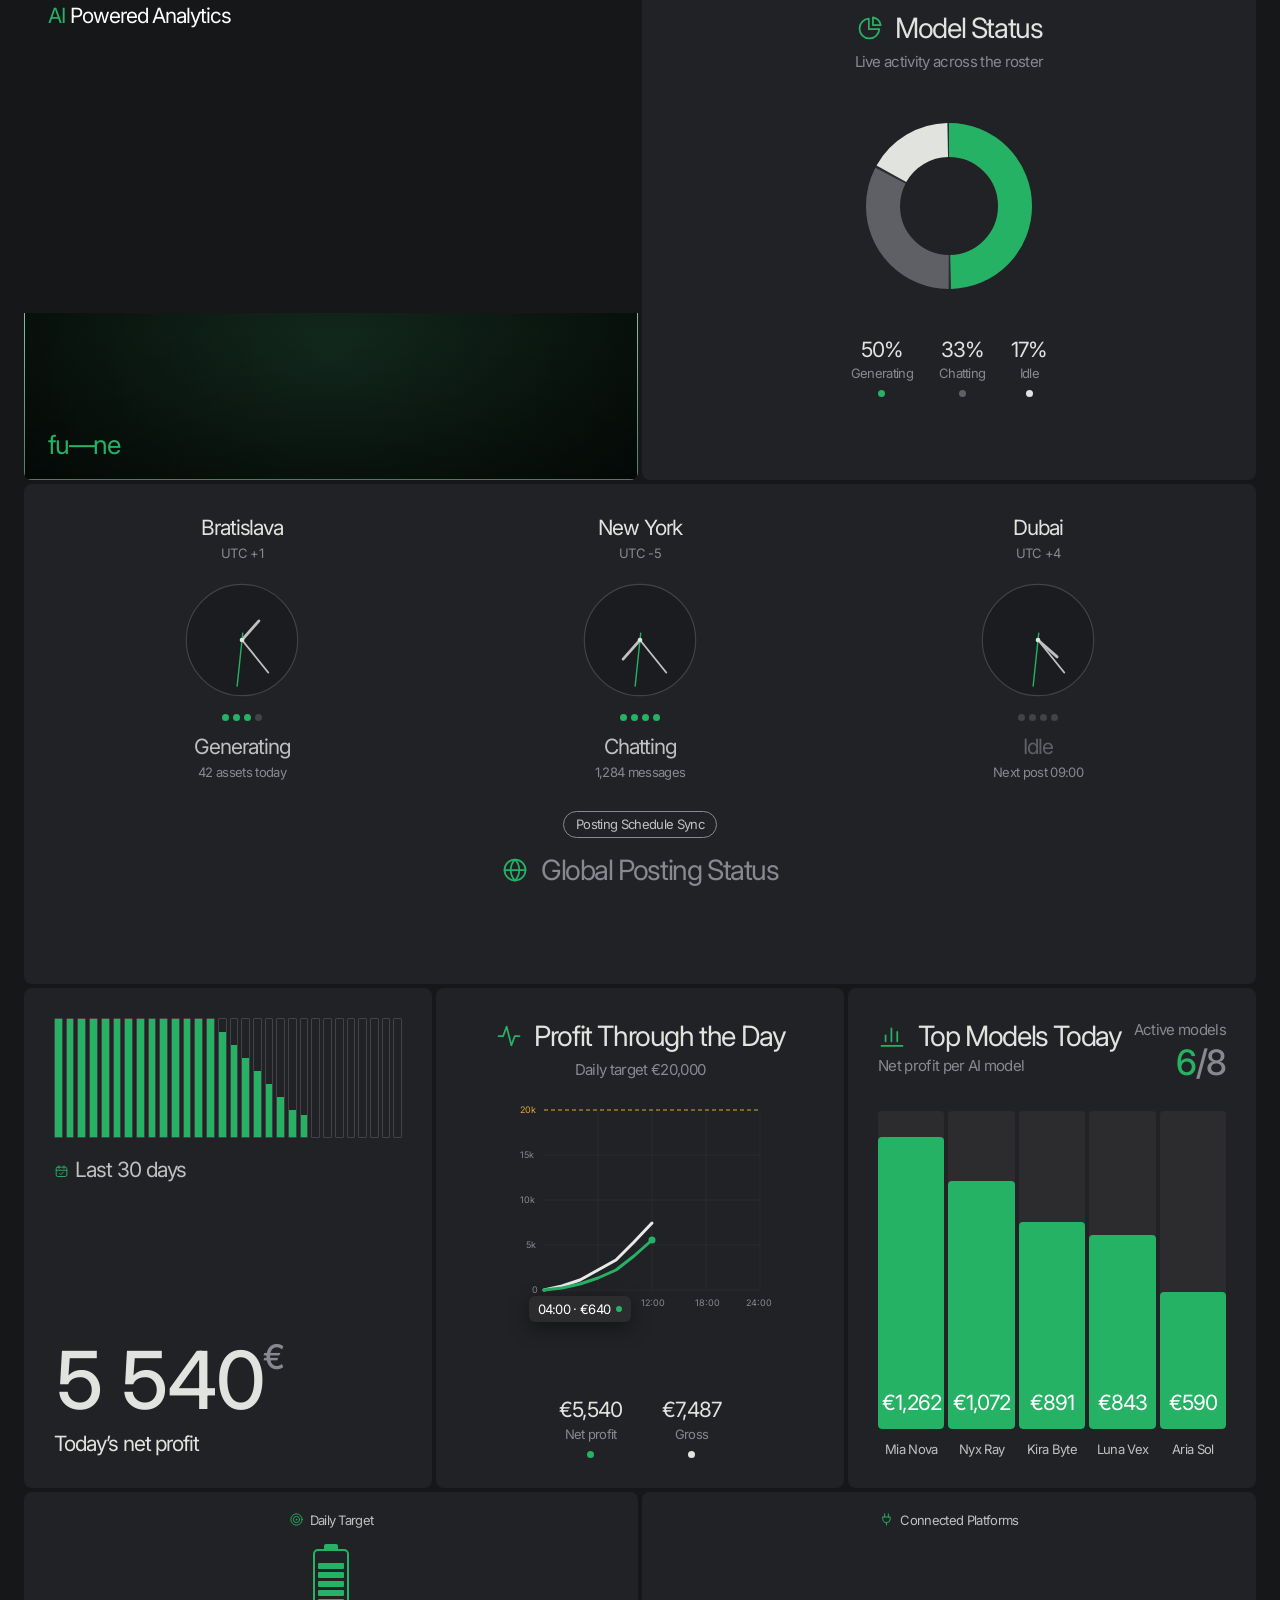
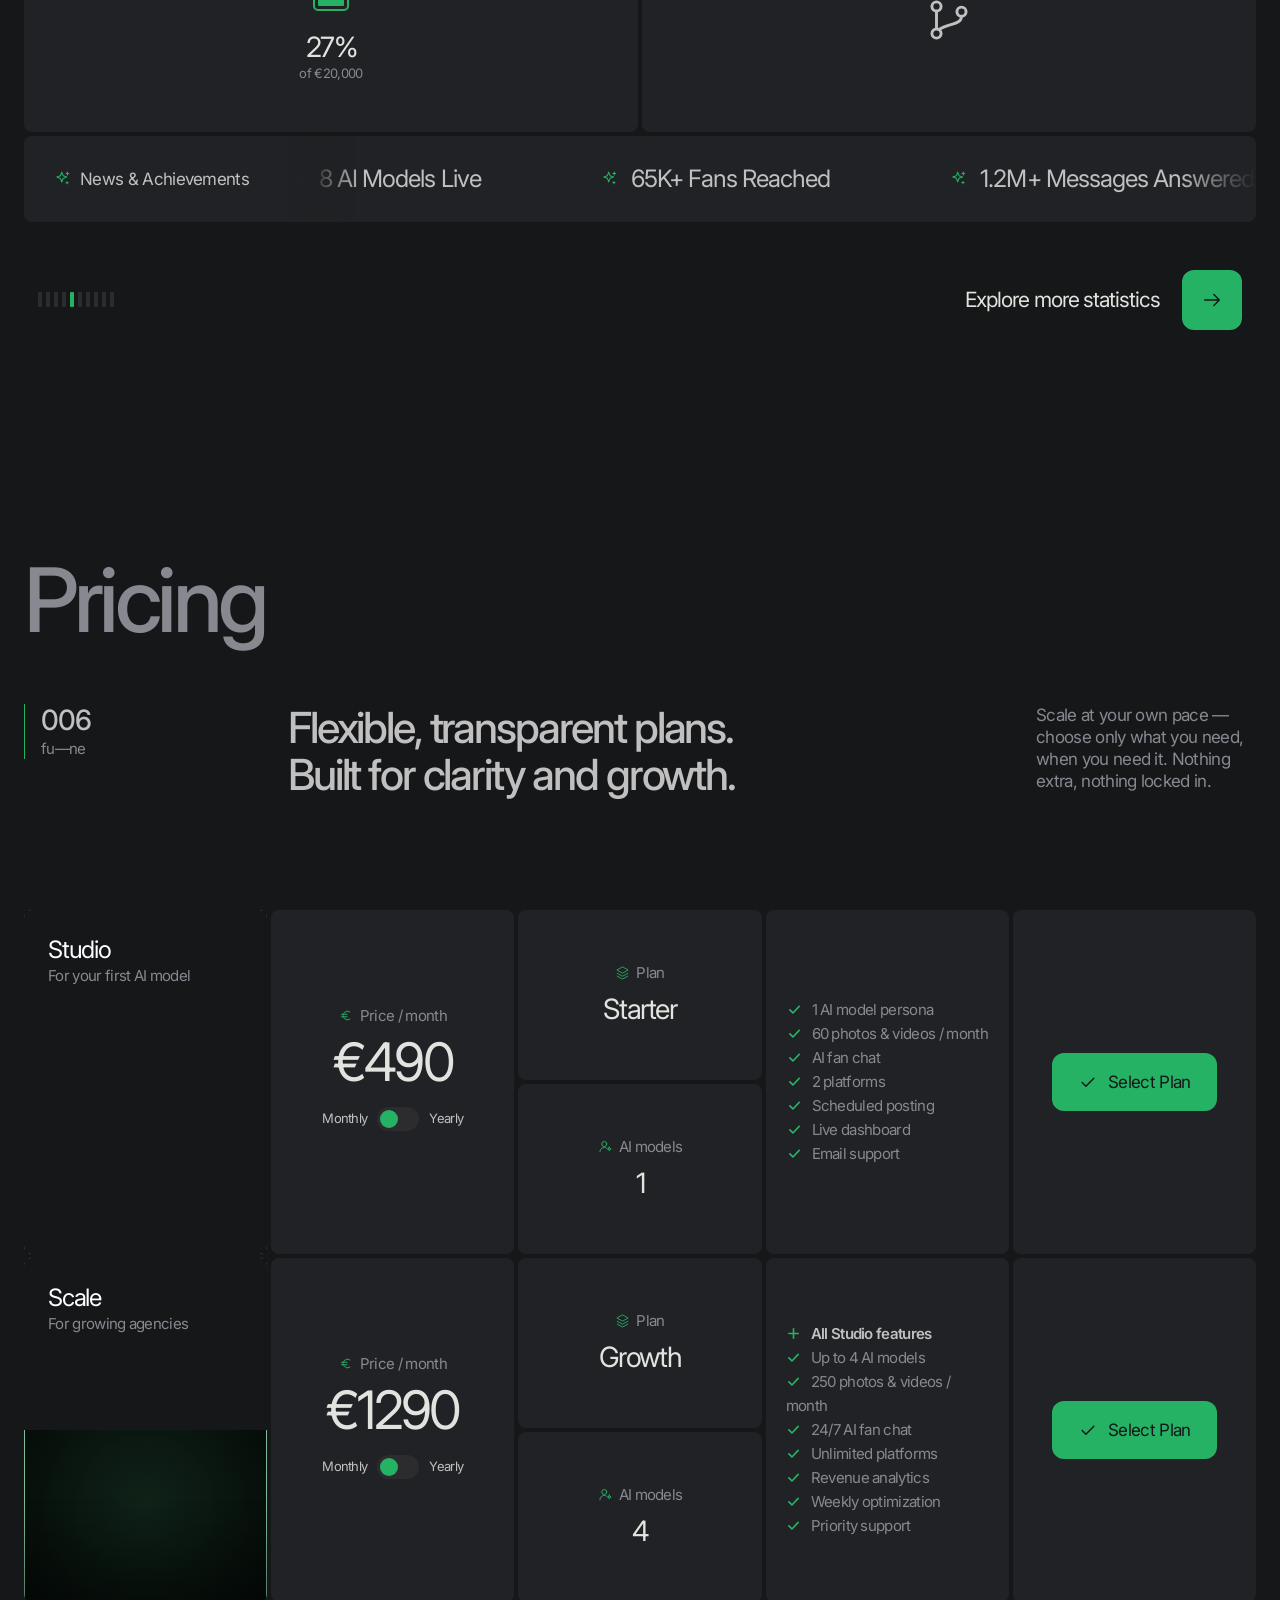
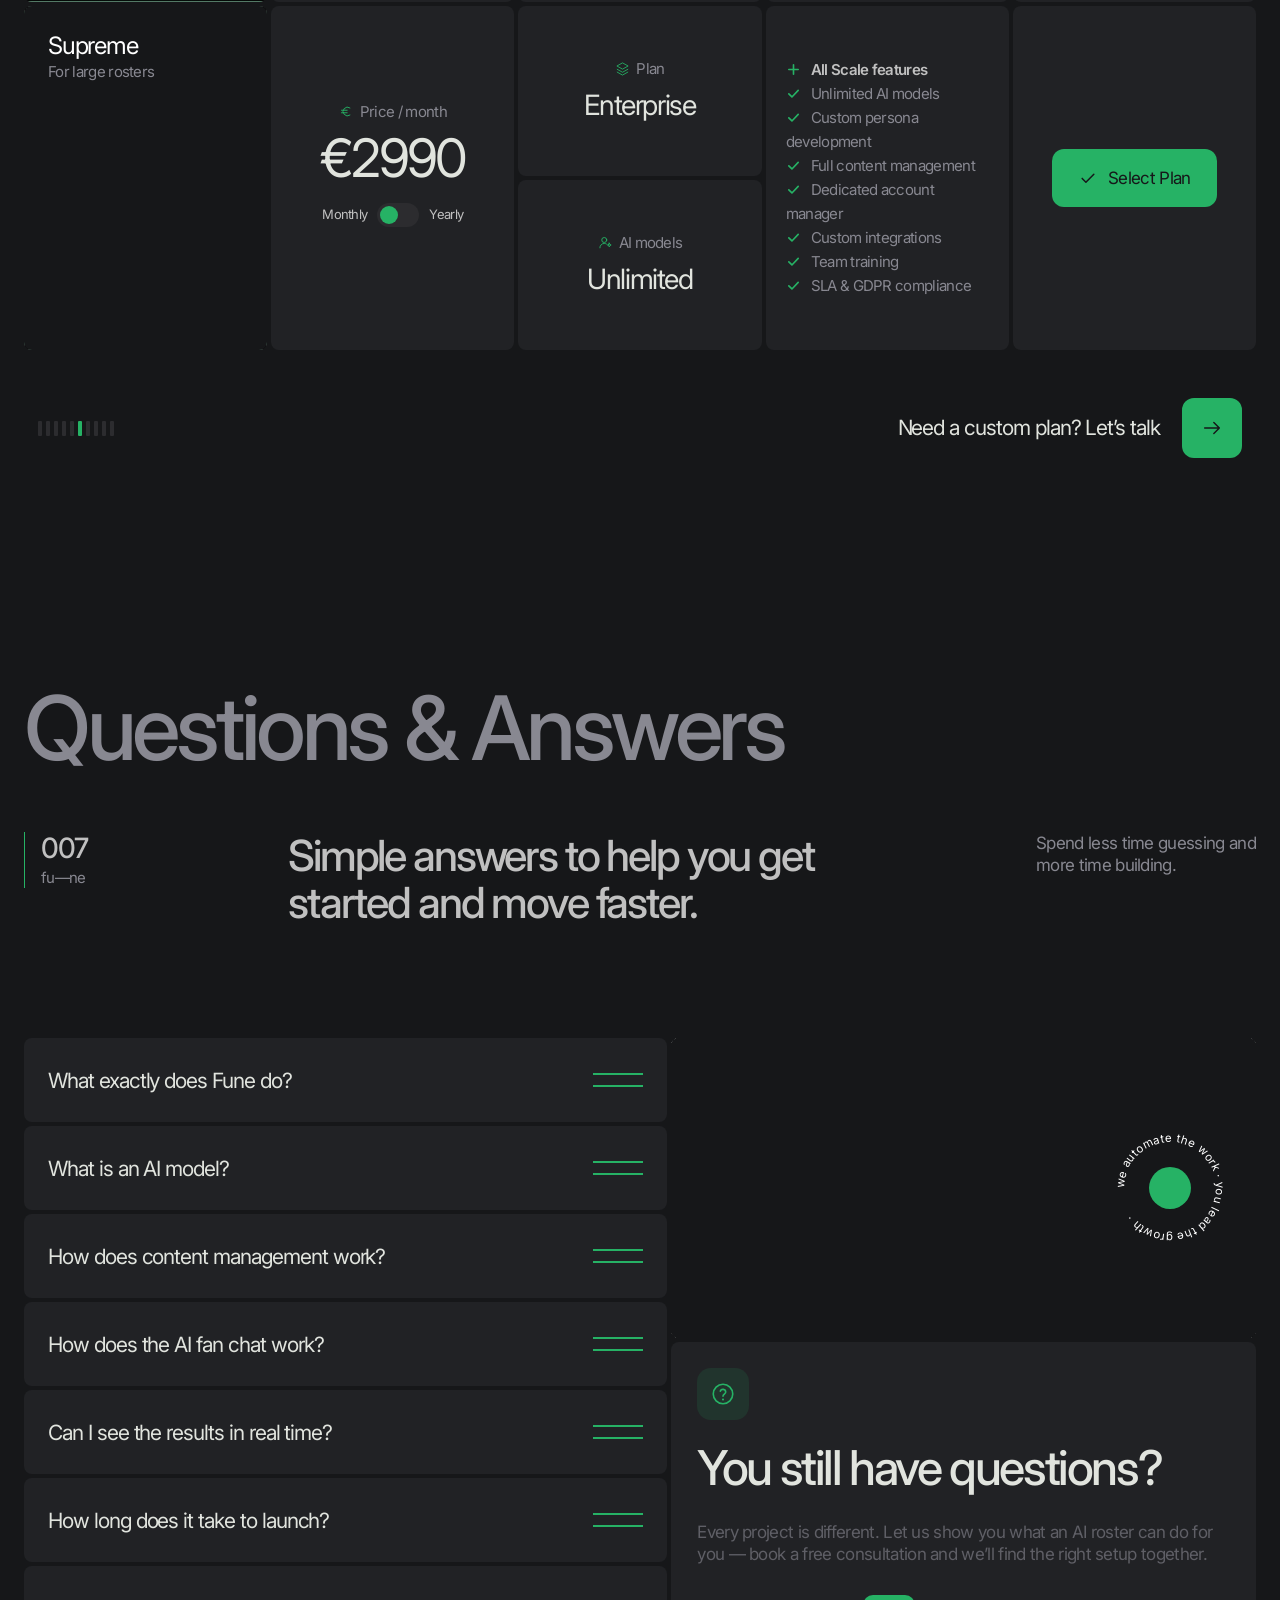
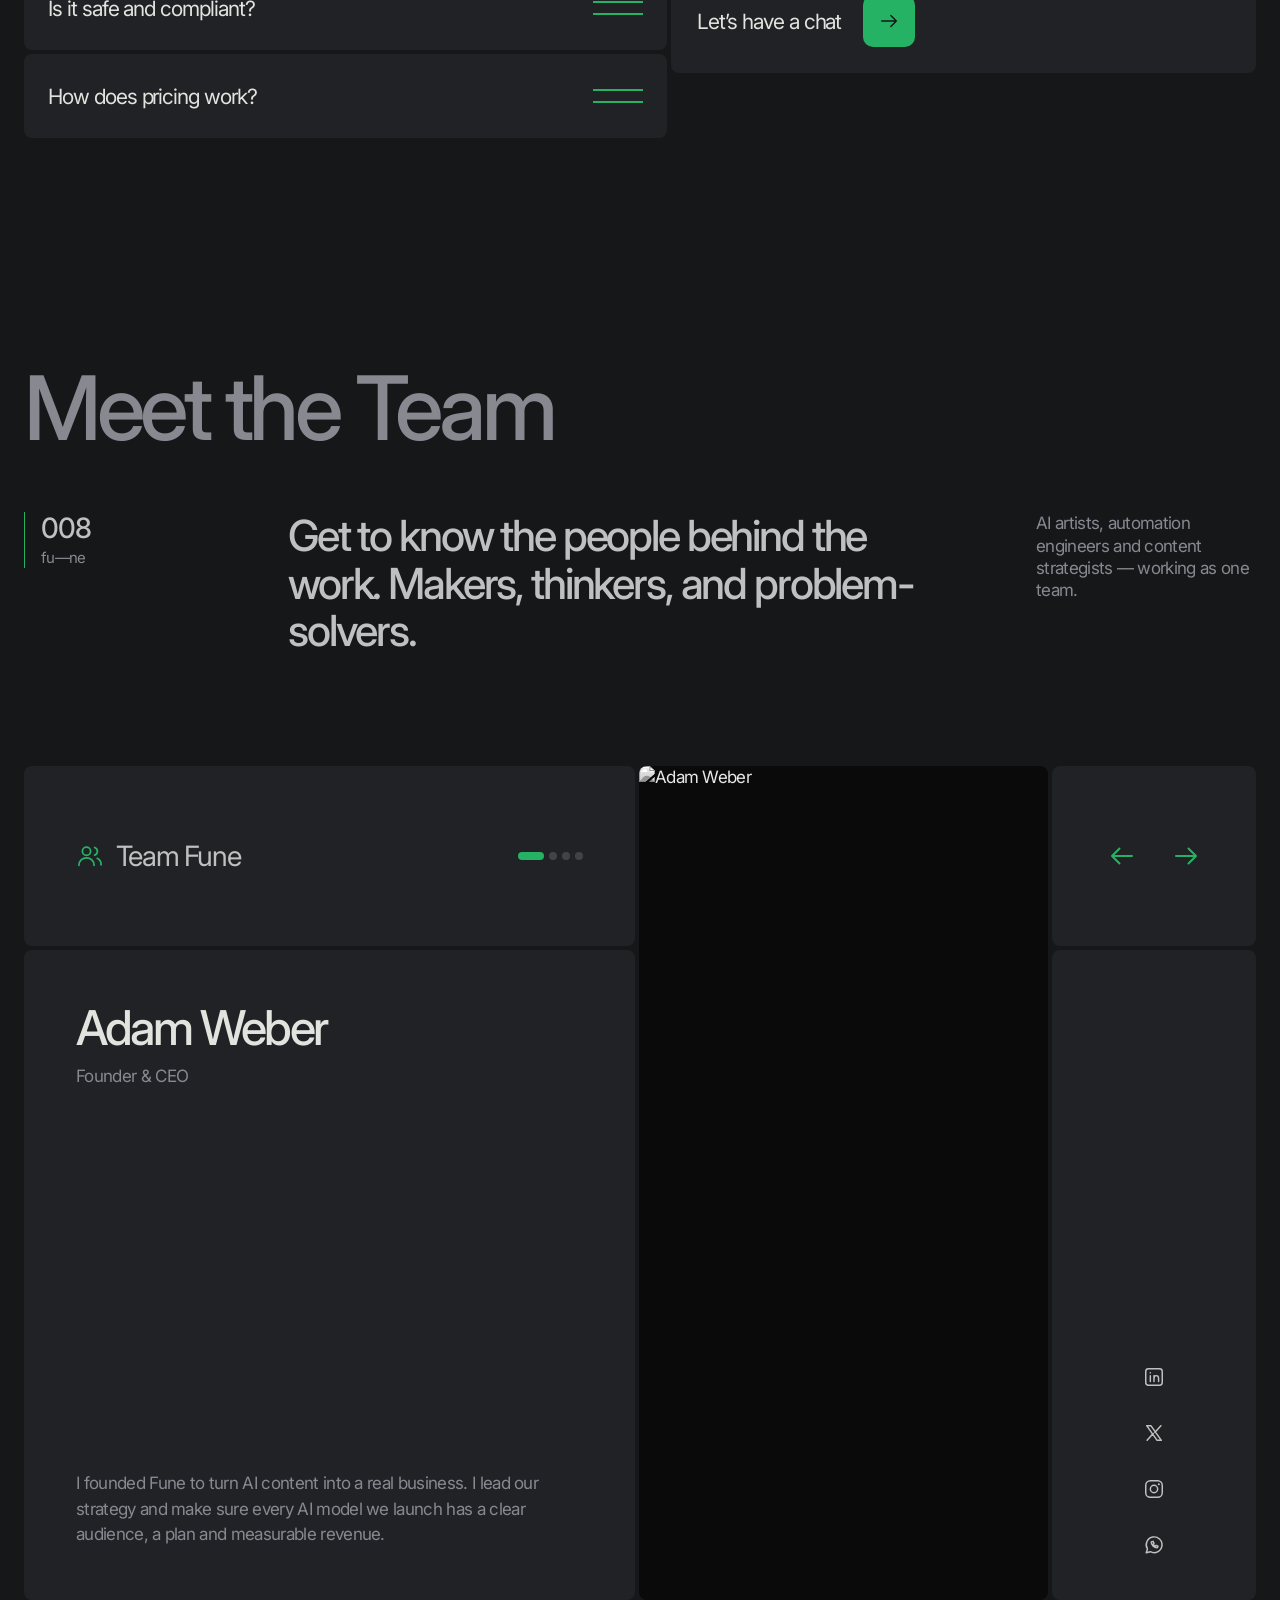
==== commit 3d8cb667: "Dashboard previews: screenshots of the real app The landing page showed an old concept dashboard (si" ====
--- a/index.html
+++ b/index.html
@@ -336,7 +336,7 @@
     </div>
 
     <a href="#dashboard" class="hero-card">
-      <div class="art"><img class="dash-thumb" src="assets/dashboard/desk-en.jpg?v=2" data-sk="assets/dashboard/desk-sk.jpg?v=2" alt="Fune dashboard" fetchpriority="high" decoding="async"></div>
+      <div class="art"><img class="dash-thumb" src="assets/dashboard/desk-en.jpg?v=3" data-sk="assets/dashboard/desk-sk.jpg?v=3" alt="Fune dashboard" fetchpriority="high" decoding="async"></div>
       <div class="cap">
         <div><b>AI Model Roster</b><small><span class="accent">//</span> Live Dashboard</small></div>
         <svg><use href="#i-ar"/></svg>
@@ -441,28 +441,28 @@
     <div class="sc-glow" aria-hidden="true"></div>
     <figure class="mock-browser sc-main">
       <div class="mb-bar" aria-hidden="true"><i></i><i></i><i></i><span class="mb-url"><svg class="ico" aria-hidden="true"><use href="#i-lock"/></svg>fune · dashboard</span></div>
-      <img src="assets/dashboard/desk-en.jpg?v=2" data-sk="assets/dashboard/desk-sk.jpg?v=2" alt="Fune dashboard overview" loading="lazy" decoding="async">
+      <img src="assets/dashboard/desk-en.jpg?v=3" data-sk="assets/dashboard/desk-sk.jpg?v=3" alt="Fune dashboard overview" loading="lazy" decoding="async">
     </figure>
-    <figure class="shot-card sc-chat" data-float="-0.05"><img src="assets/dashboard/chat-en.jpg?v=2" data-sk="assets/dashboard/chat-sk.jpg?v=2" alt="Fan chat" loading="lazy" decoding="async"></figure>
-    <figure class="shot-card sc-profit" data-float="0.06"><img src="assets/dashboard/profit-en.jpg?v=2" data-sk="assets/dashboard/profit-sk.jpg?v=2" alt="Today’s net profit" loading="lazy" decoding="async"></figure>
-    <figure class="mock-phone sc-phone" data-float="-0.09"><div class="mp-screen"><span class="mp-status"><b>9:41</b><span class="mp-ic"><i></i><i></i><i></i><i class="bat"></i></span></span><img src="assets/dashboard/mobile-en.jpg?v=2" data-sk="assets/dashboard/mobile-sk.jpg?v=2" alt="Fune dashboard on a phone" loading="lazy" decoding="async"></div><span class="island"></span></figure>
+    <figure class="shot-card sc-chat" data-float="-0.05"><img src="assets/dashboard/chat-en.jpg?v=3" data-sk="assets/dashboard/chat-sk.jpg?v=3" alt="Fan chat" loading="lazy" decoding="async"></figure>
+    <figure class="shot-card sc-profit" data-float="0.06"><img src="assets/dashboard/profit-en.jpg?v=3" data-sk="assets/dashboard/profit-sk.jpg?v=3" alt="Today’s net profit" loading="lazy" decoding="async"></figure>
+    <figure class="mock-phone sc-phone" data-float="-0.09"><div class="mp-screen"><span class="mp-status"><b>9:41</b><span class="mp-ic"><i></i><i></i><i></i><i class="bat"></i></span></span><img src="assets/dashboard/mobile-en.jpg?v=3" data-sk="assets/dashboard/mobile-sk.jpg?v=3" alt="Fune dashboard on a phone" loading="lazy" decoding="async"></div><span class="island"></span></figure>
   </div>
 
   <div class="dash-feats">
     <article class="card df reveal">
-      <div class="df-img"><img src="assets/dashboard/profit-en.jpg?v=2" data-sk="assets/dashboard/profit-sk.jpg?v=2" alt="" loading="lazy" decoding="async" style="--w:170%"></div>
+      <div class="df-img"><img src="assets/dashboard/profit-en.jpg?v=3" data-sk="assets/dashboard/profit-sk.jpg?v=3" alt="" loading="lazy" decoding="async" style="--w:170%"></div>
       <div class="df-body"><h4><svg class="ico" aria-hidden="true"><use href="#i-activity"/></svg>Live profit</h4><p>Net profit, daily pace and target — updated every second.</p></div>
     </article>
     <article class="card df reveal d1">
-      <div class="df-img"><img src="assets/dashboard/roster-en.jpg?v=2" data-sk="assets/dashboard/roster-sk.jpg?v=2" alt="" loading="lazy" decoding="async" style="--w:160%"></div>
+      <div class="df-img"><img src="assets/dashboard/roster-en.jpg?v=3" data-sk="assets/dashboard/roster-sk.jpg?v=3" alt="" loading="lazy" decoding="async" style="--w:160%"></div>
       <div class="df-body"><h4><svg class="ico" aria-hidden="true"><use href="#i-persona"/></svg>AI model roster</h4><p>Every model’s status, fans and revenue at a glance.</p></div>
     </article>
     <article class="card df reveal d2">
-      <div class="df-img"><img src="assets/dashboard/chat-en.jpg?v=2" data-sk="assets/dashboard/chat-sk.jpg?v=2" alt="" loading="lazy" decoding="async" style="--w:105%"></div>
+      <div class="df-img"><img src="assets/dashboard/chat-en.jpg?v=3" data-sk="assets/dashboard/chat-sk.jpg?v=3" alt="" loading="lazy" decoding="async" style="--w:105%"></div>
       <div class="df-body"><h4><svg class="ico" aria-hidden="true"><use href="#i-chat"/></svg>Fan chat</h4><p>AI replies in each persona’s voice, with response times.</p></div>
     </article>
     <article class="card df reveal d3">
-      <div class="df-img"><img src="assets/dashboard/queue-en.jpg?v=2" data-sk="assets/dashboard/queue-sk.jpg?v=2" alt="" loading="lazy" decoding="async" style="--w:110%"></div>
+      <div class="df-img"><img src="assets/dashboard/queue-en.jpg?v=3" data-sk="assets/dashboard/queue-sk.jpg?v=3" alt="" loading="lazy" decoding="async" style="--w:110%"></div>
       <div class="df-body"><h4><svg class="ico" aria-hidden="true"><use href="#i-calendar-check"/></svg>Content queue</h4><p>Planned posts across platforms, reviewed before publishing.</p></div>
     </article>
   </div>
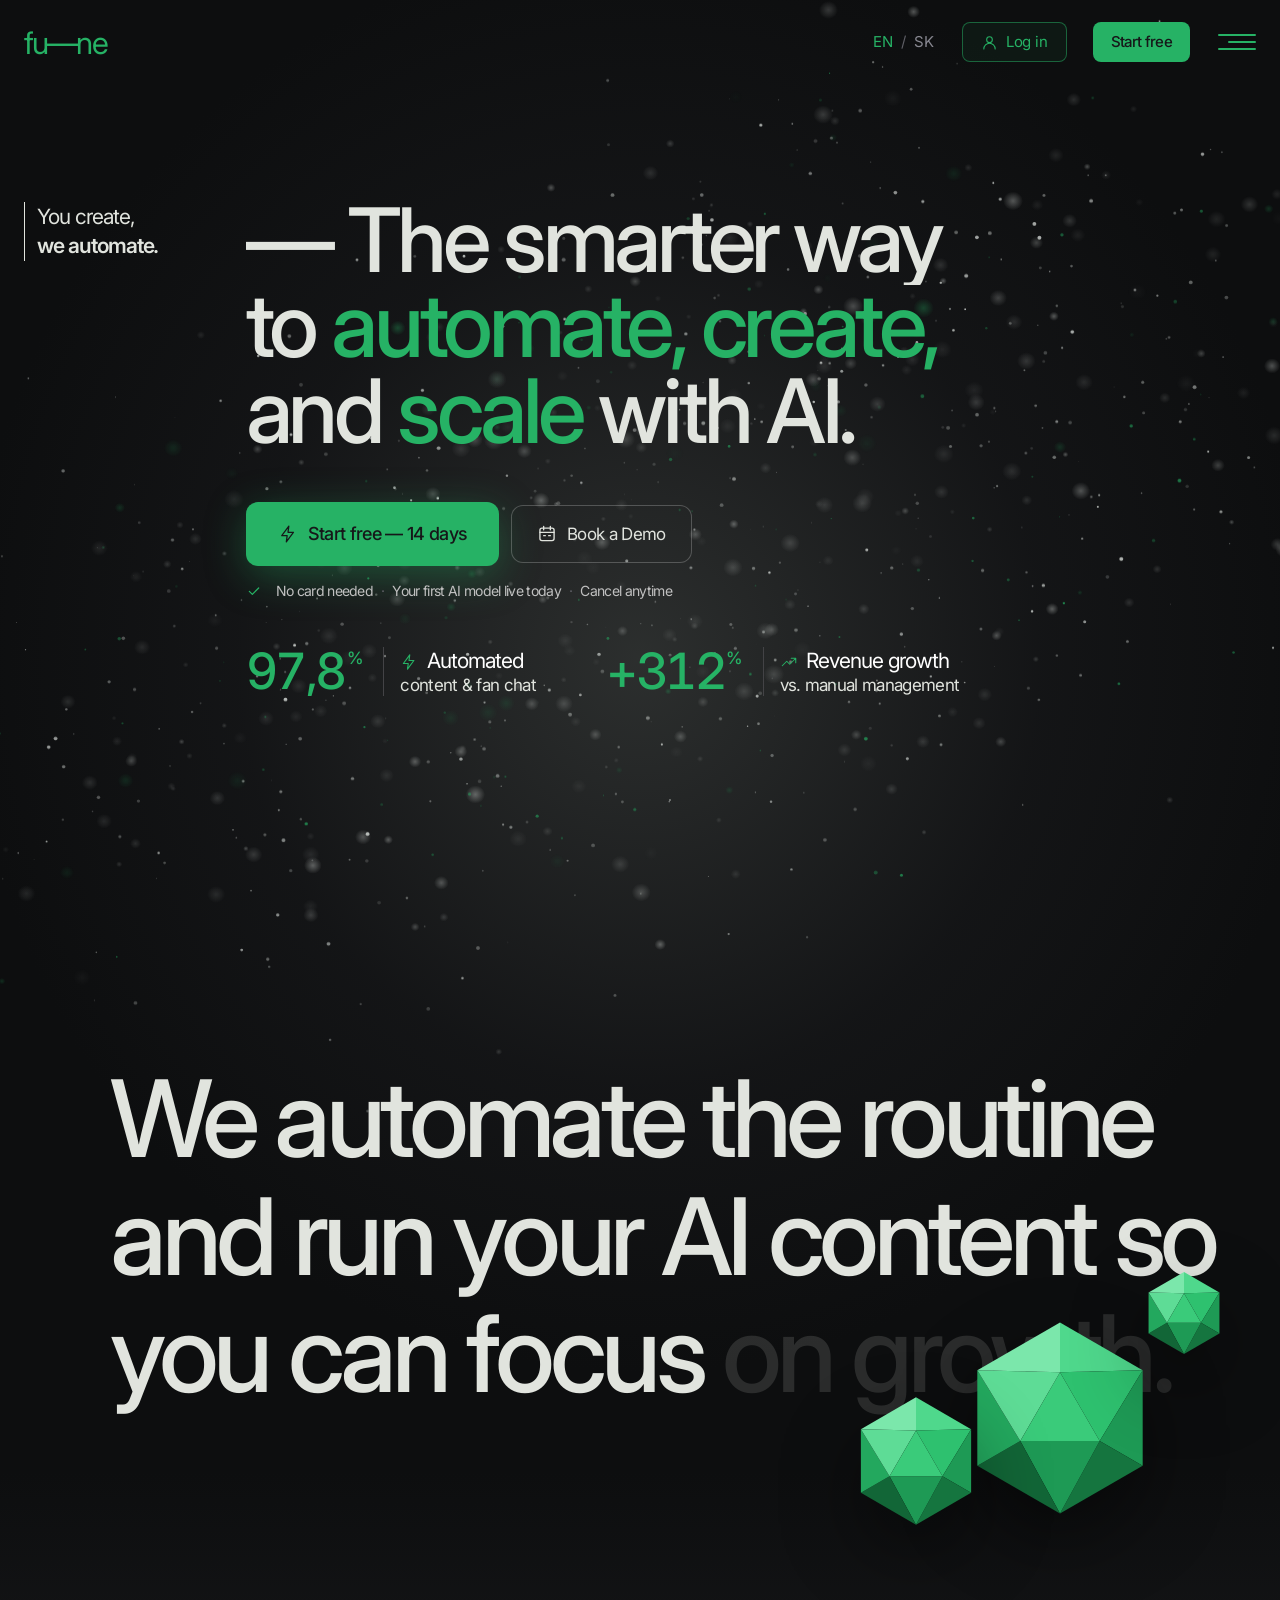
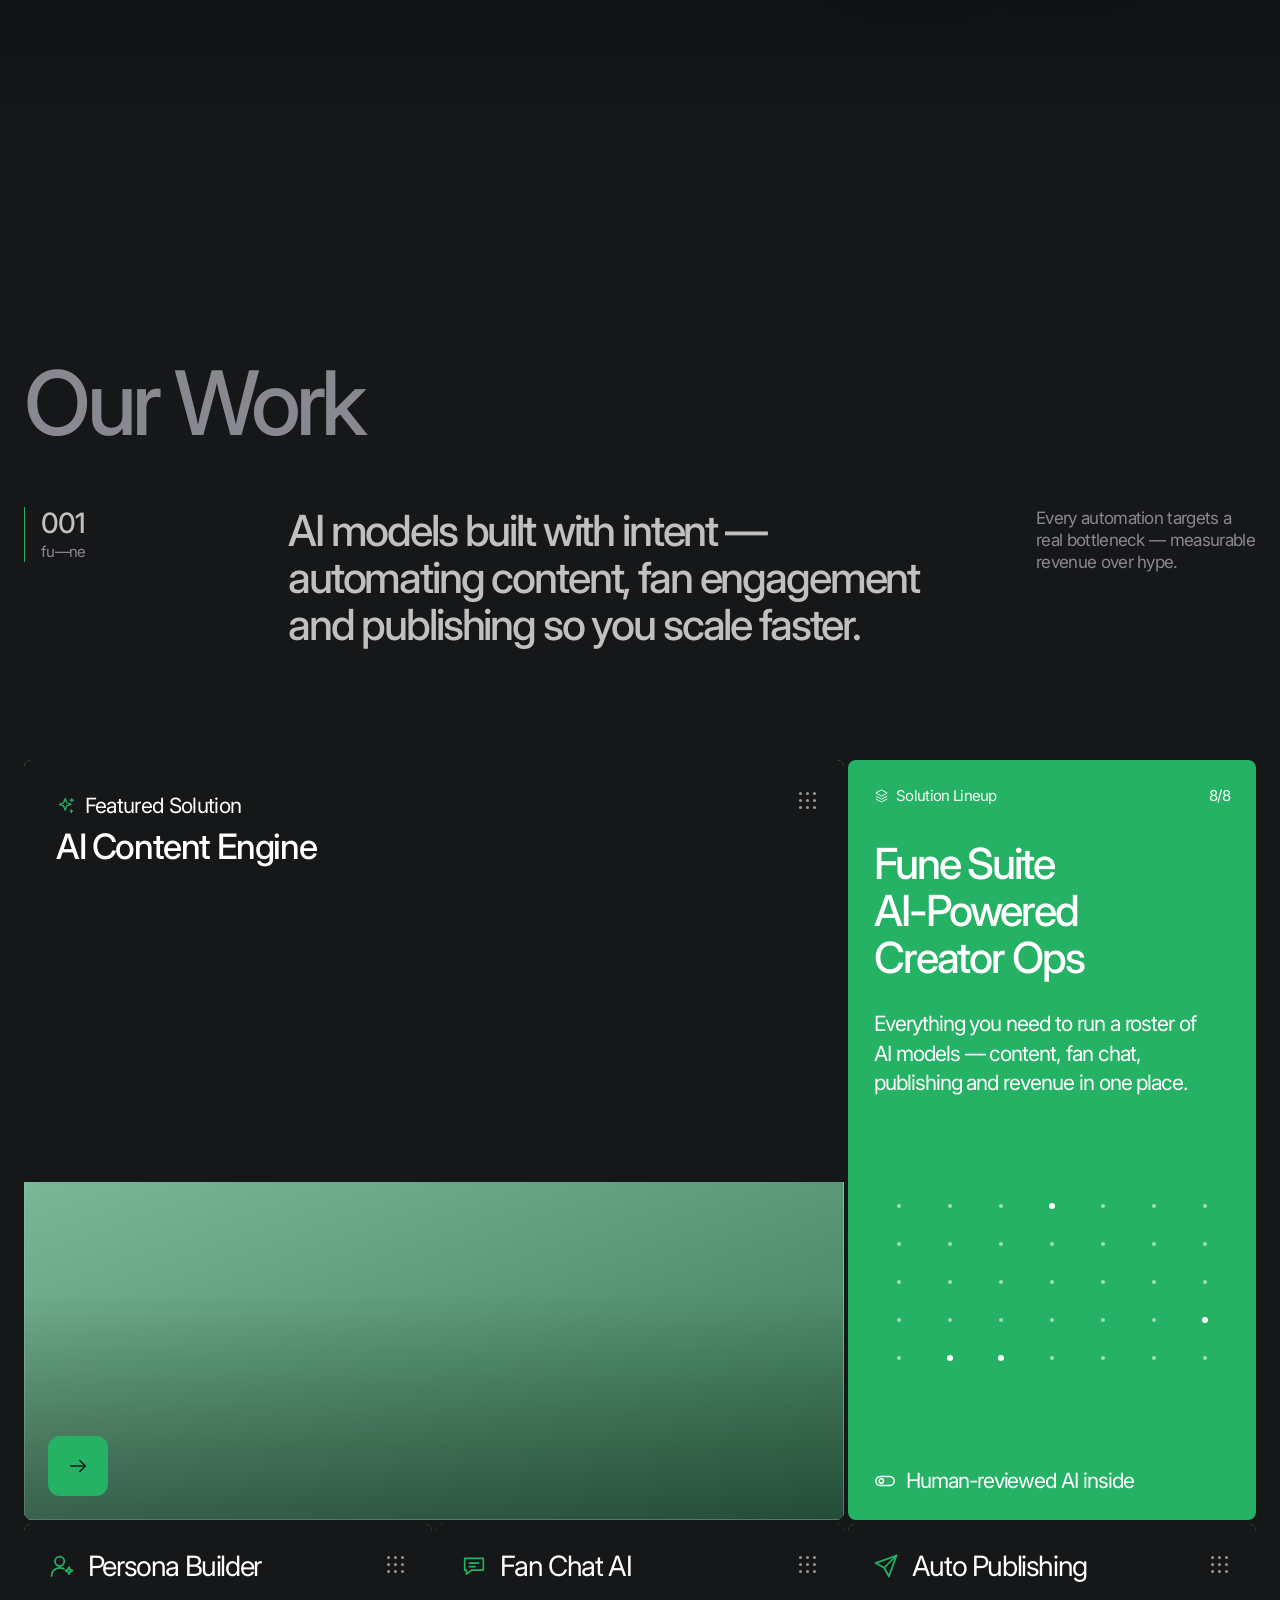
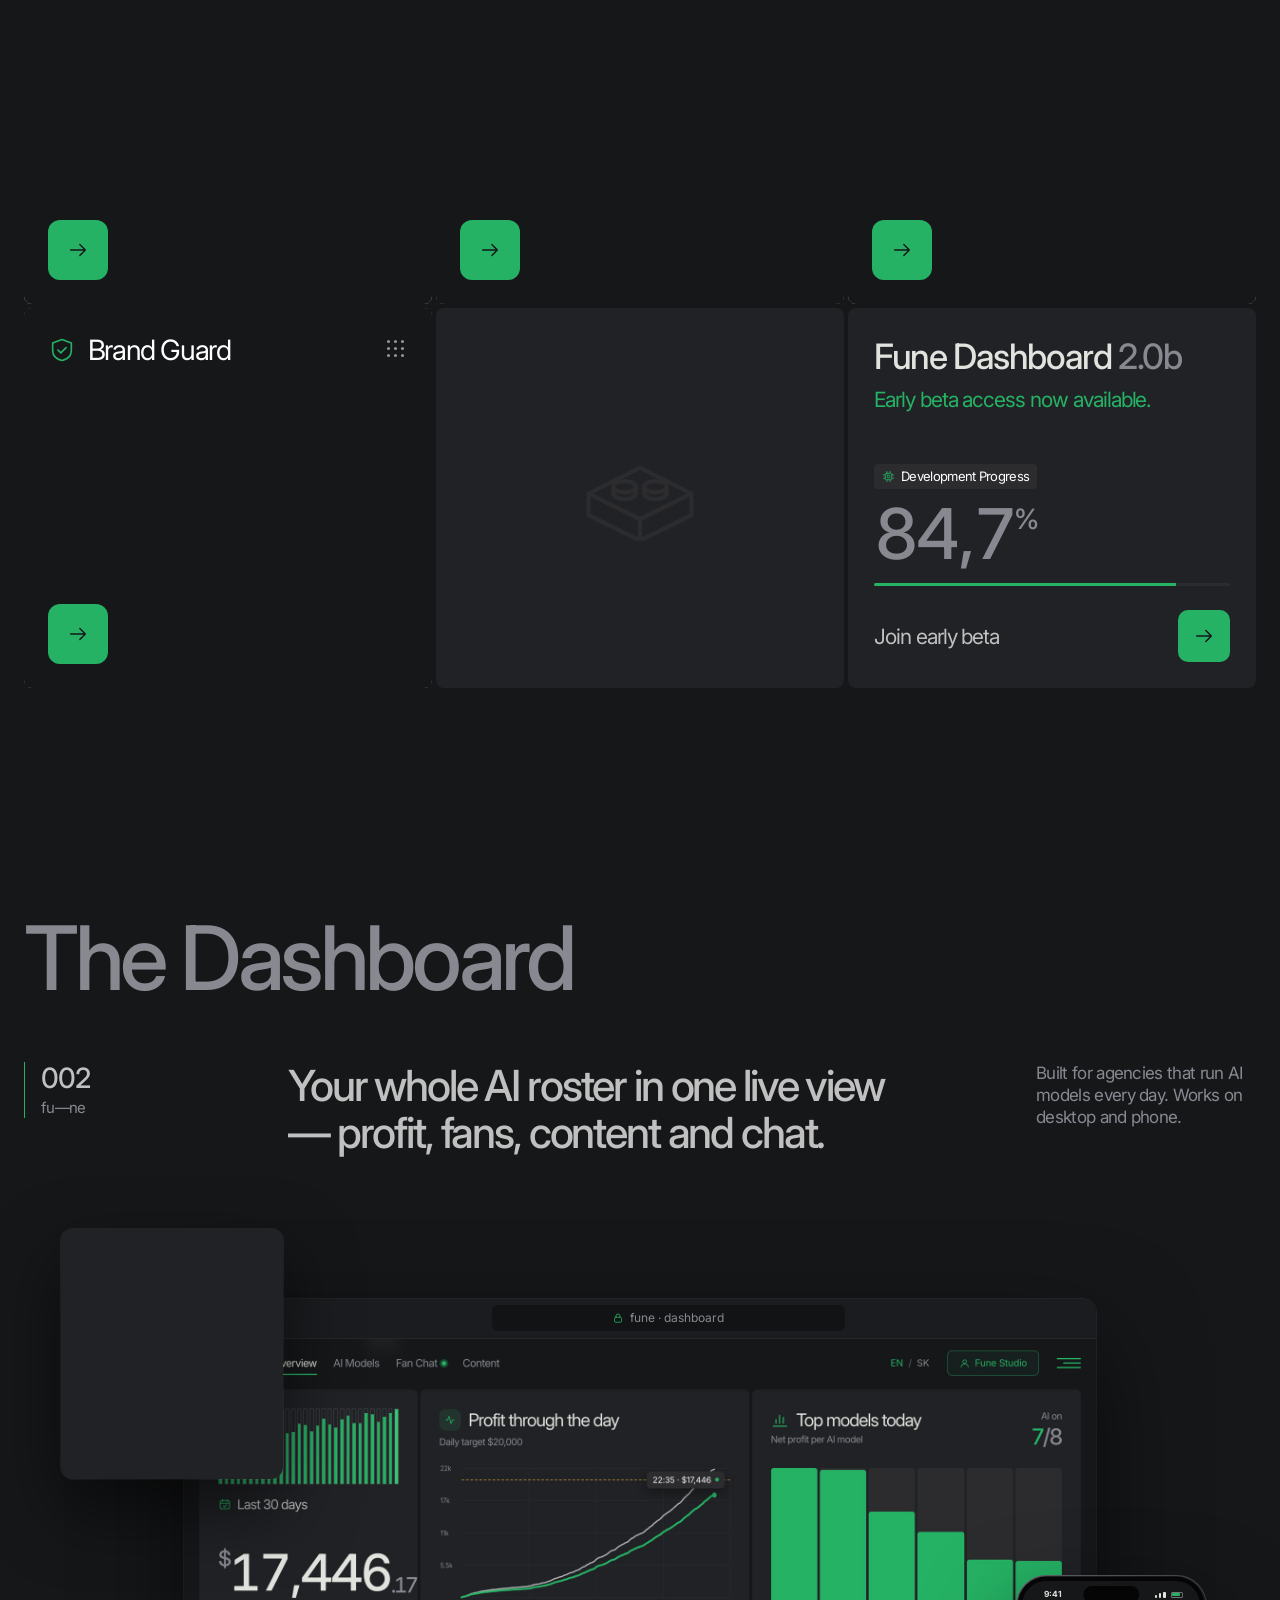
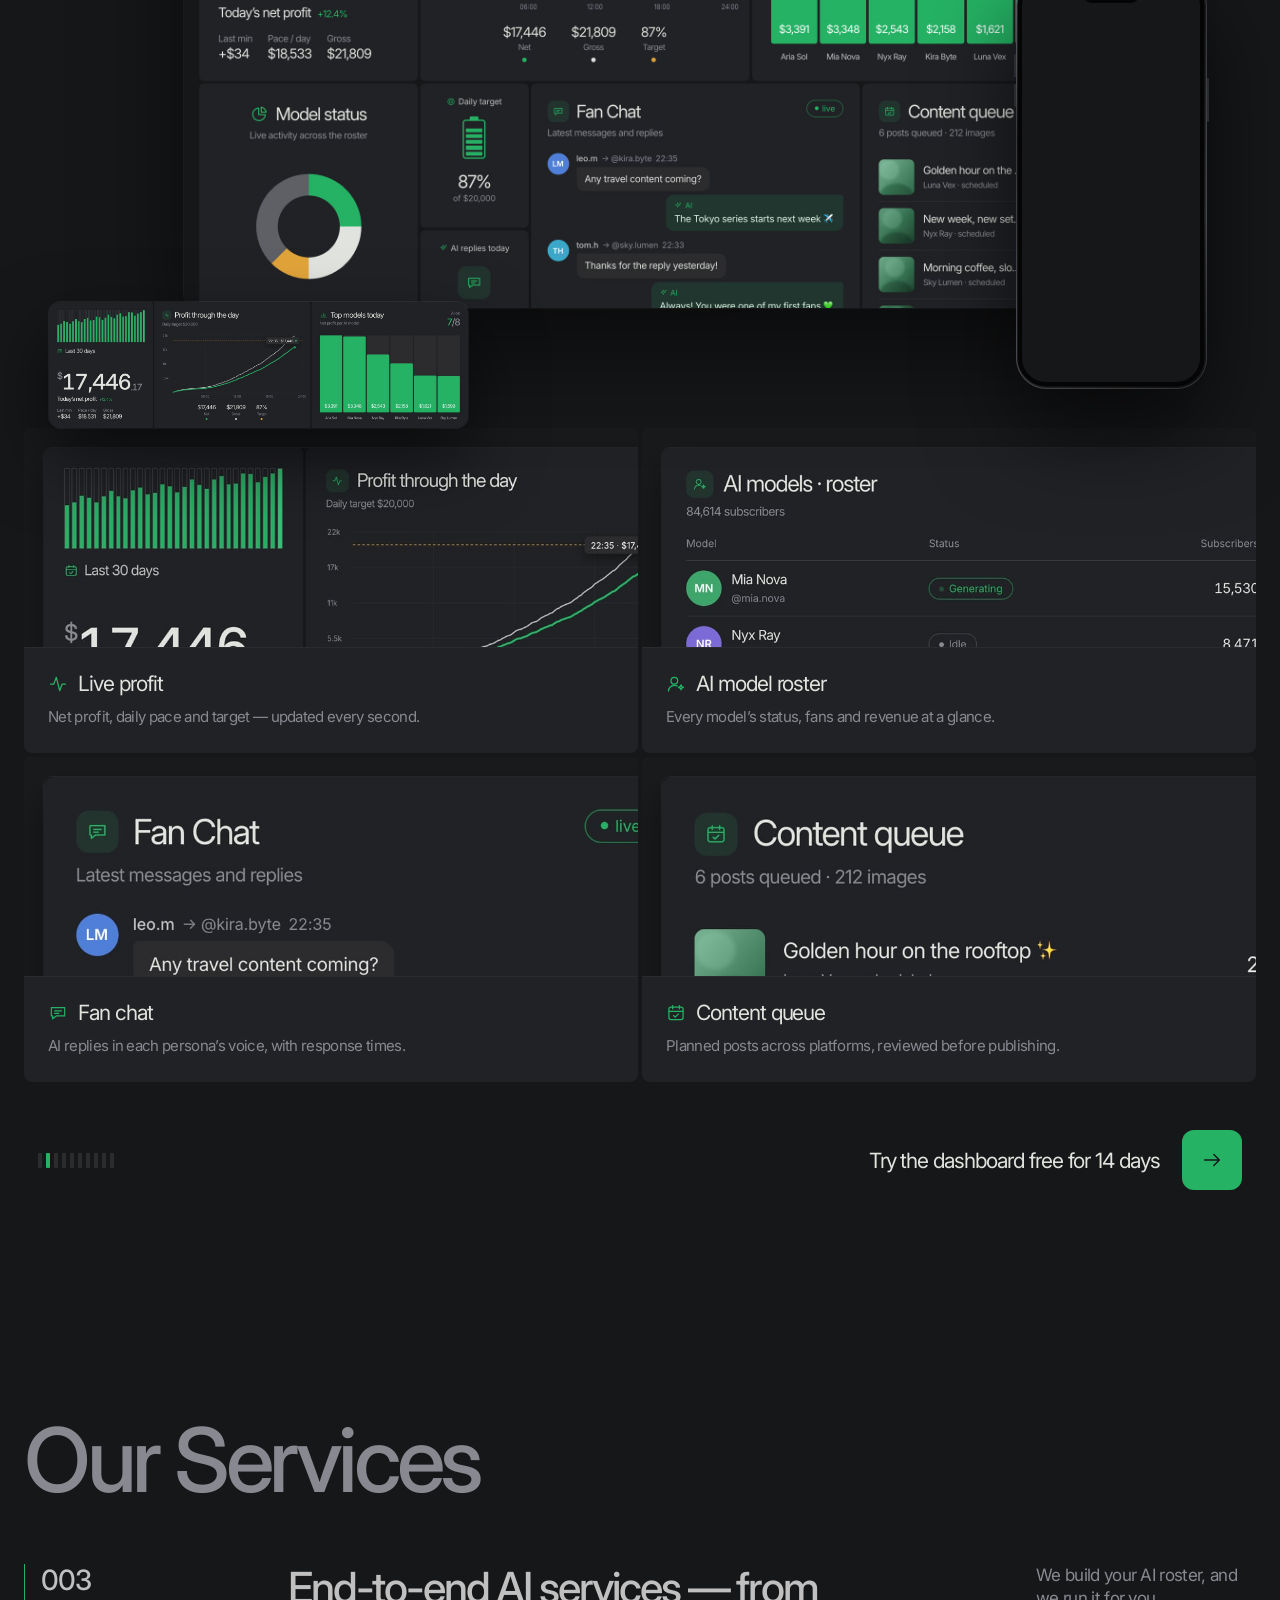
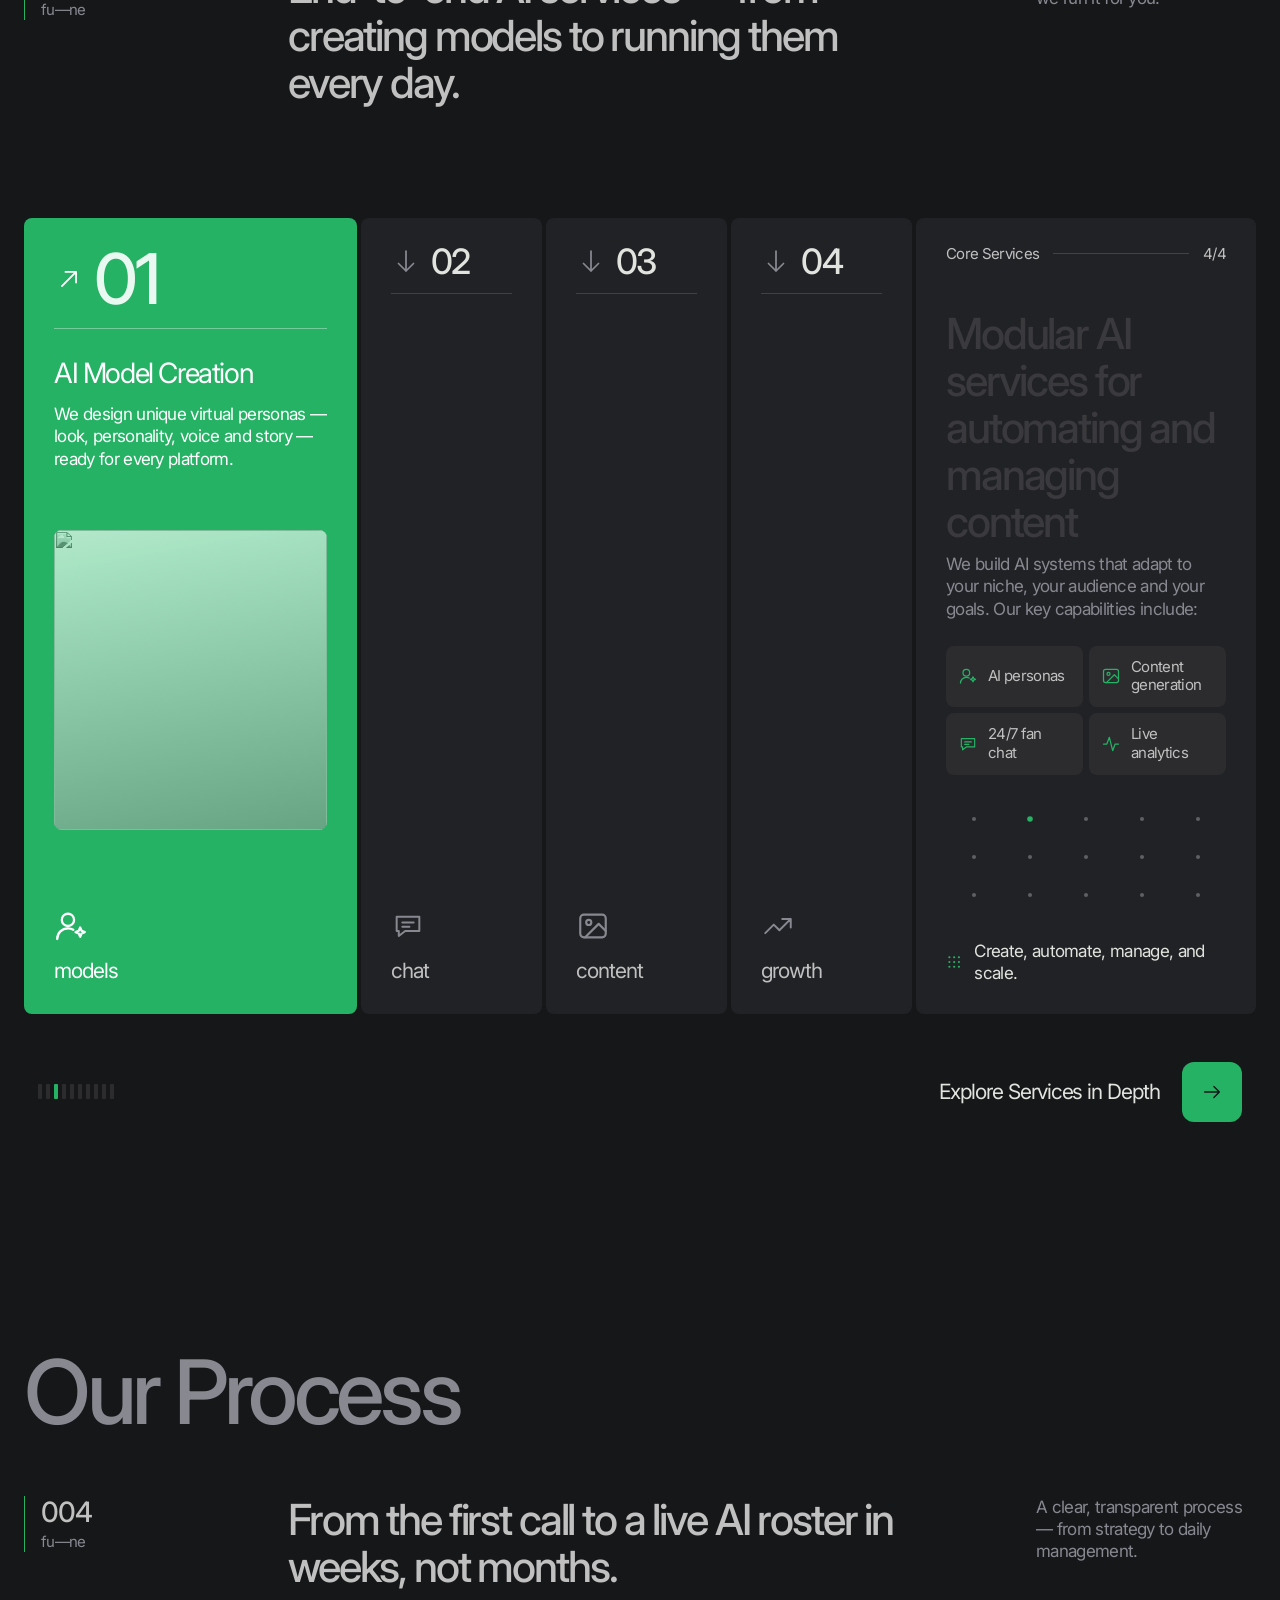
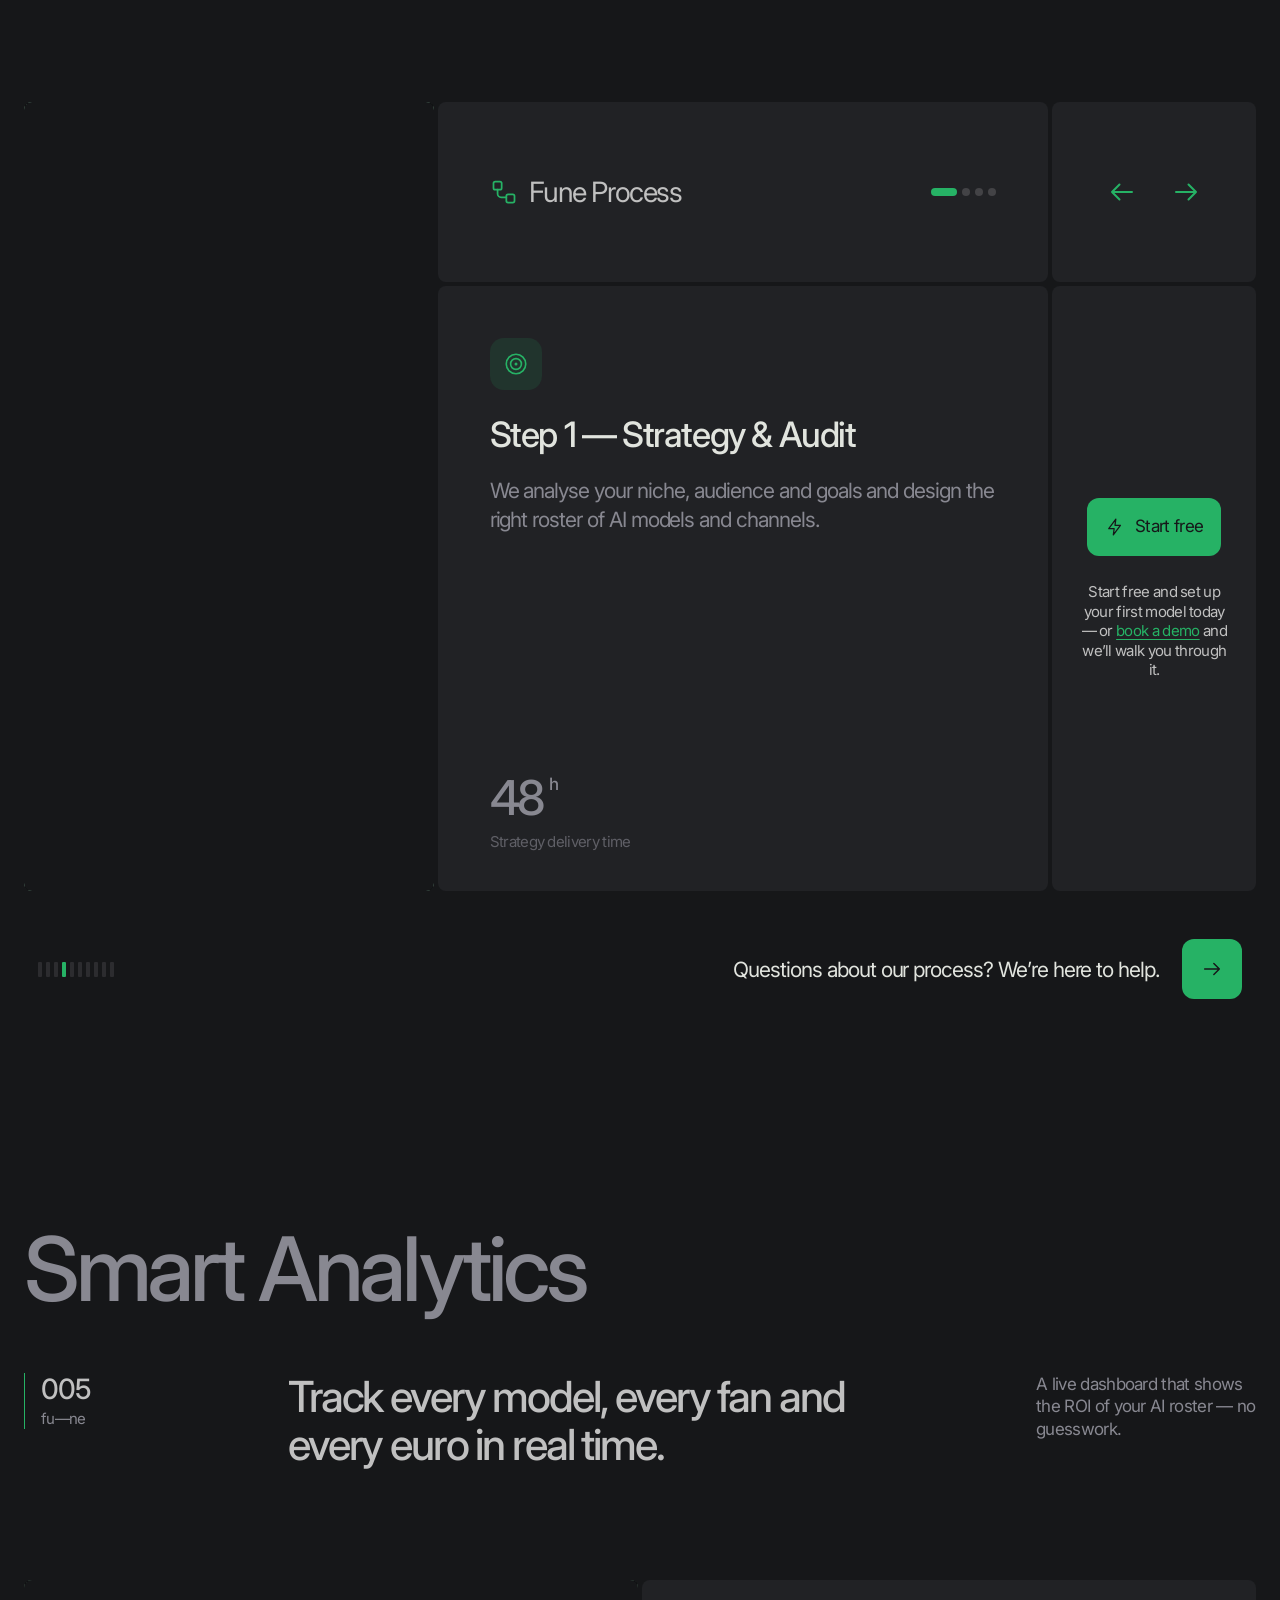
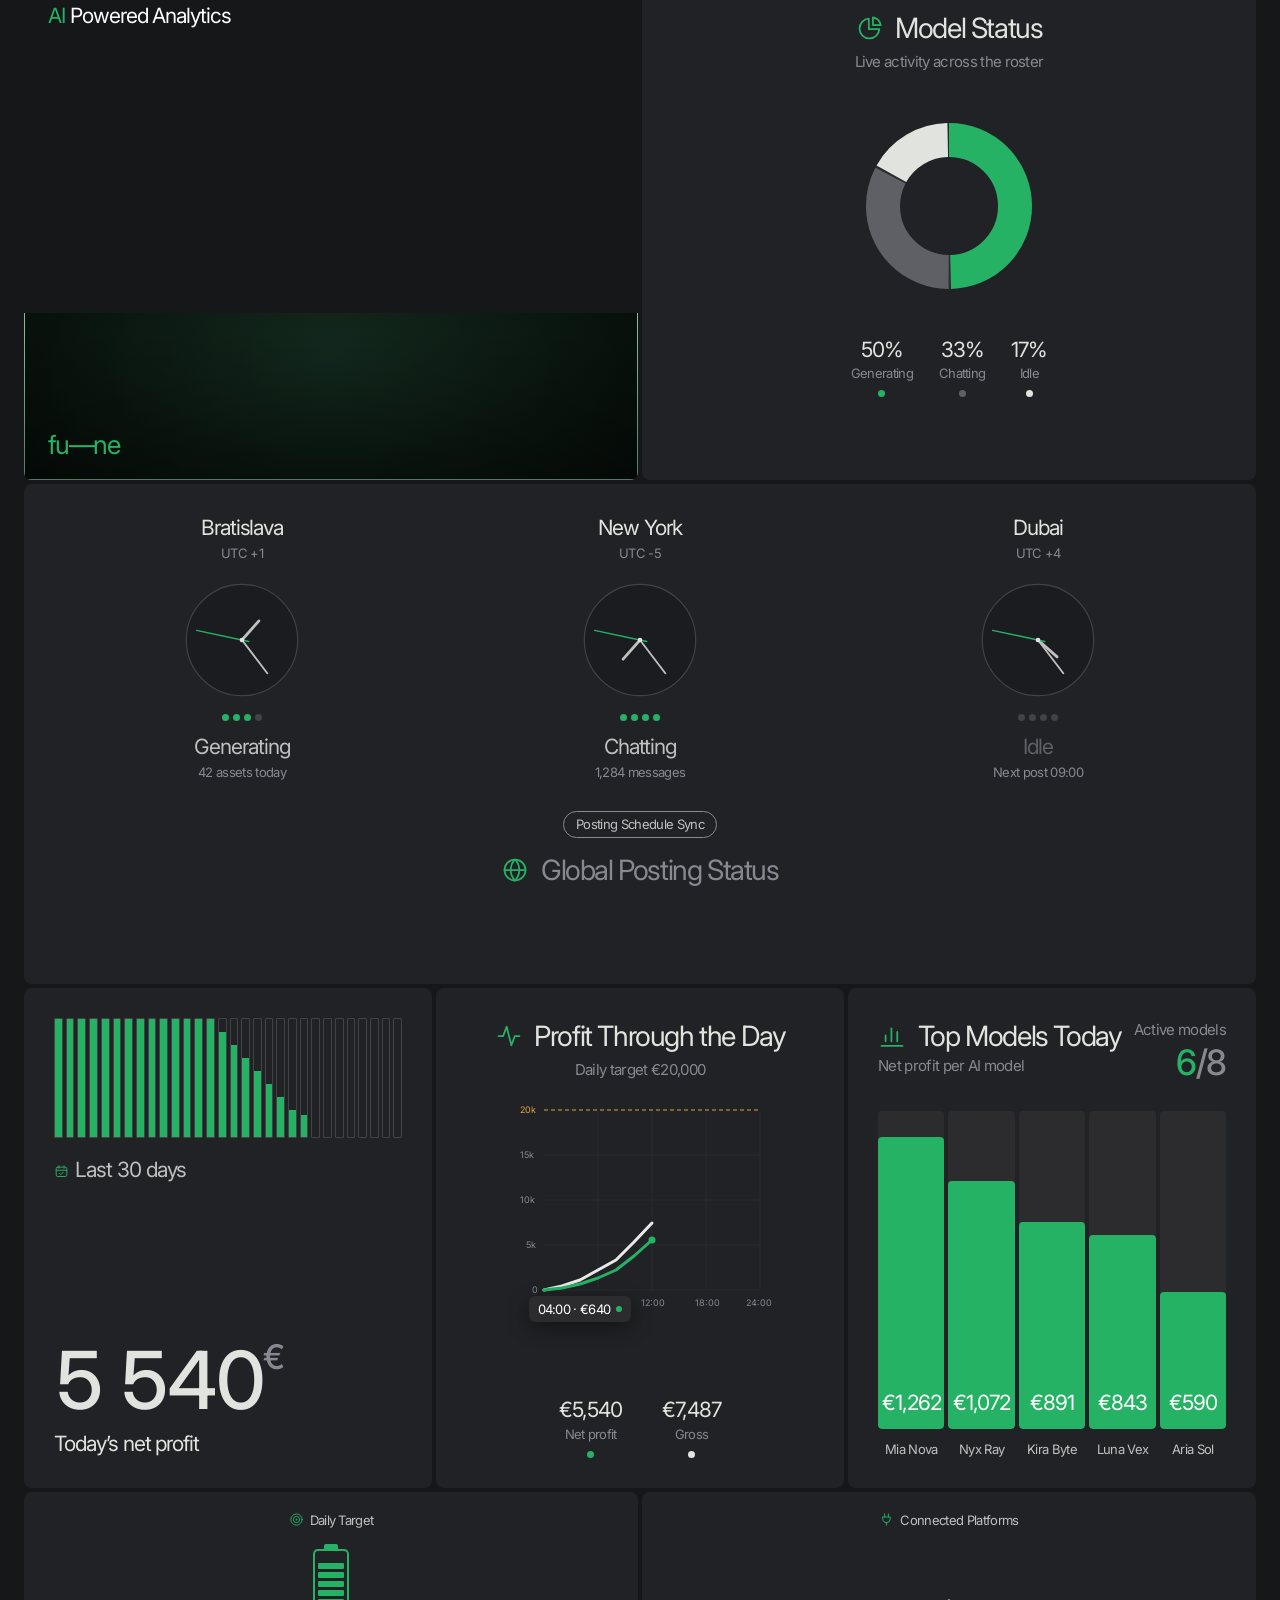
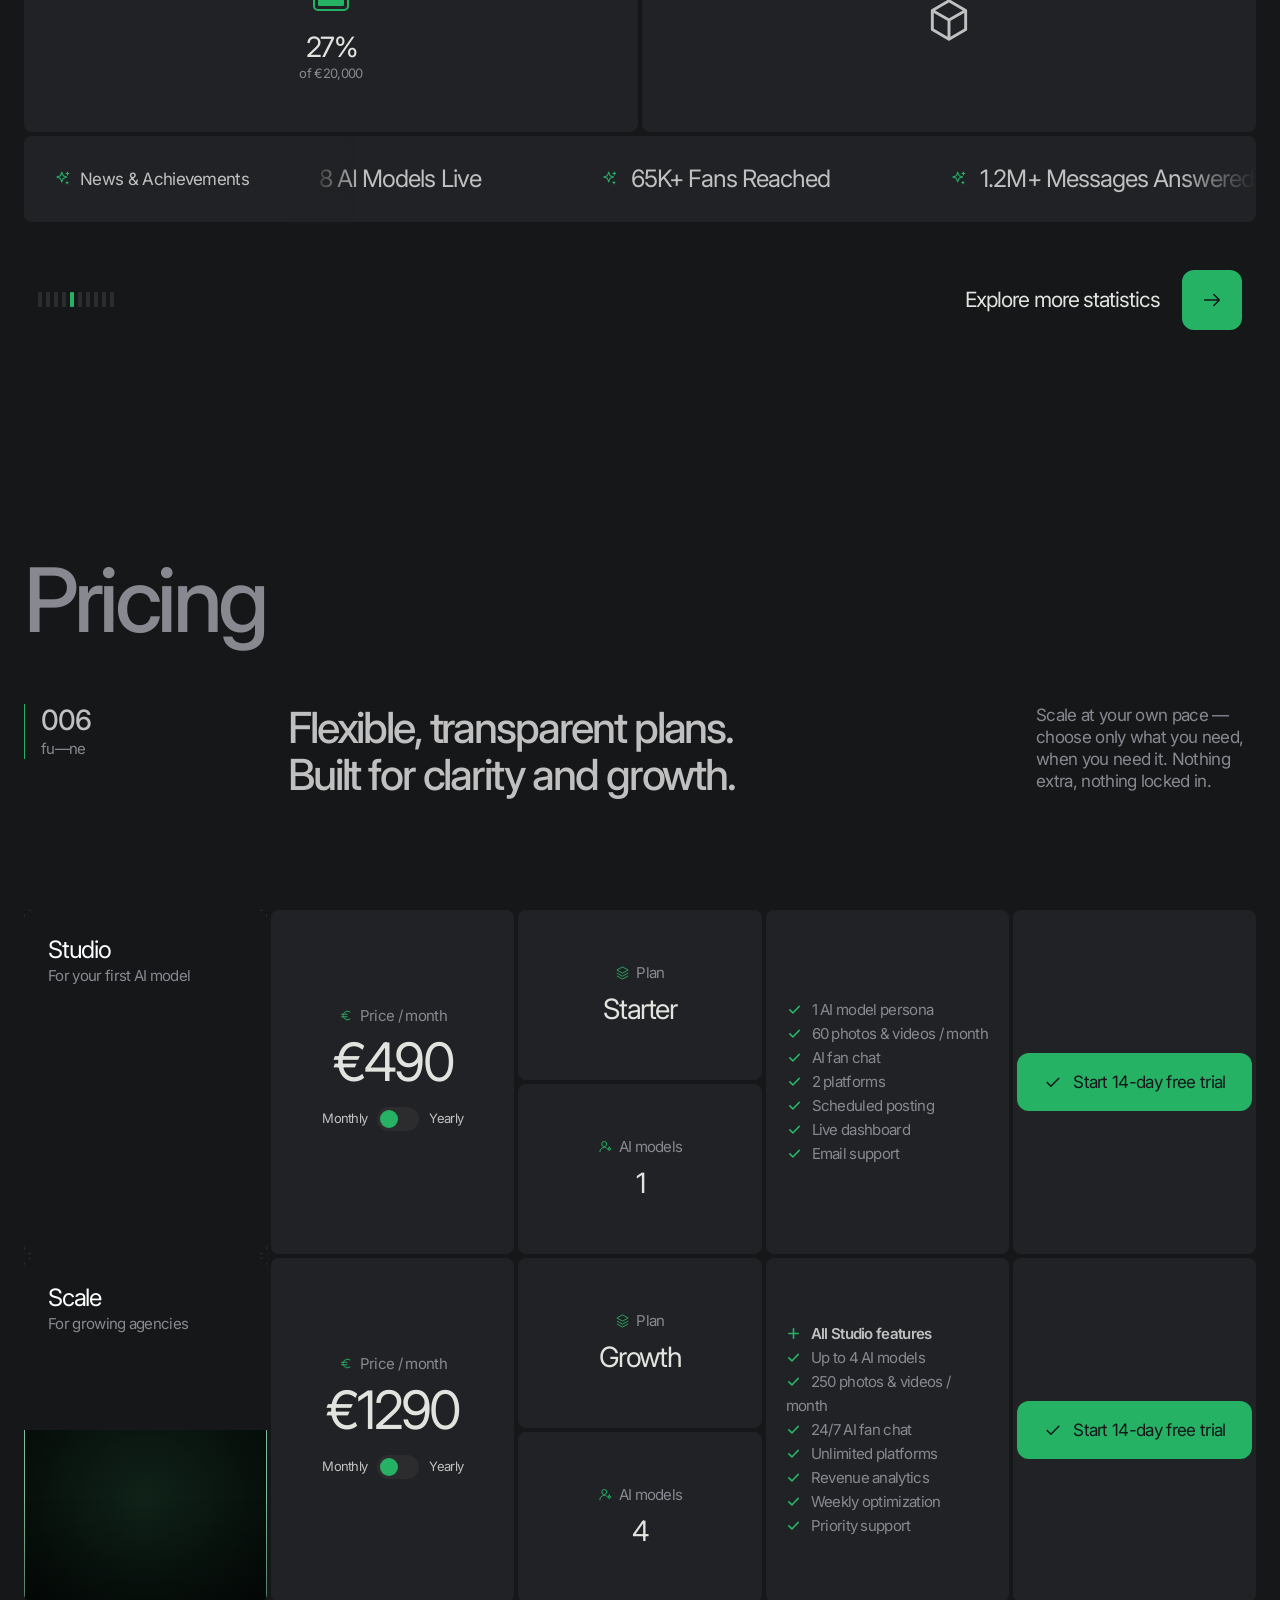
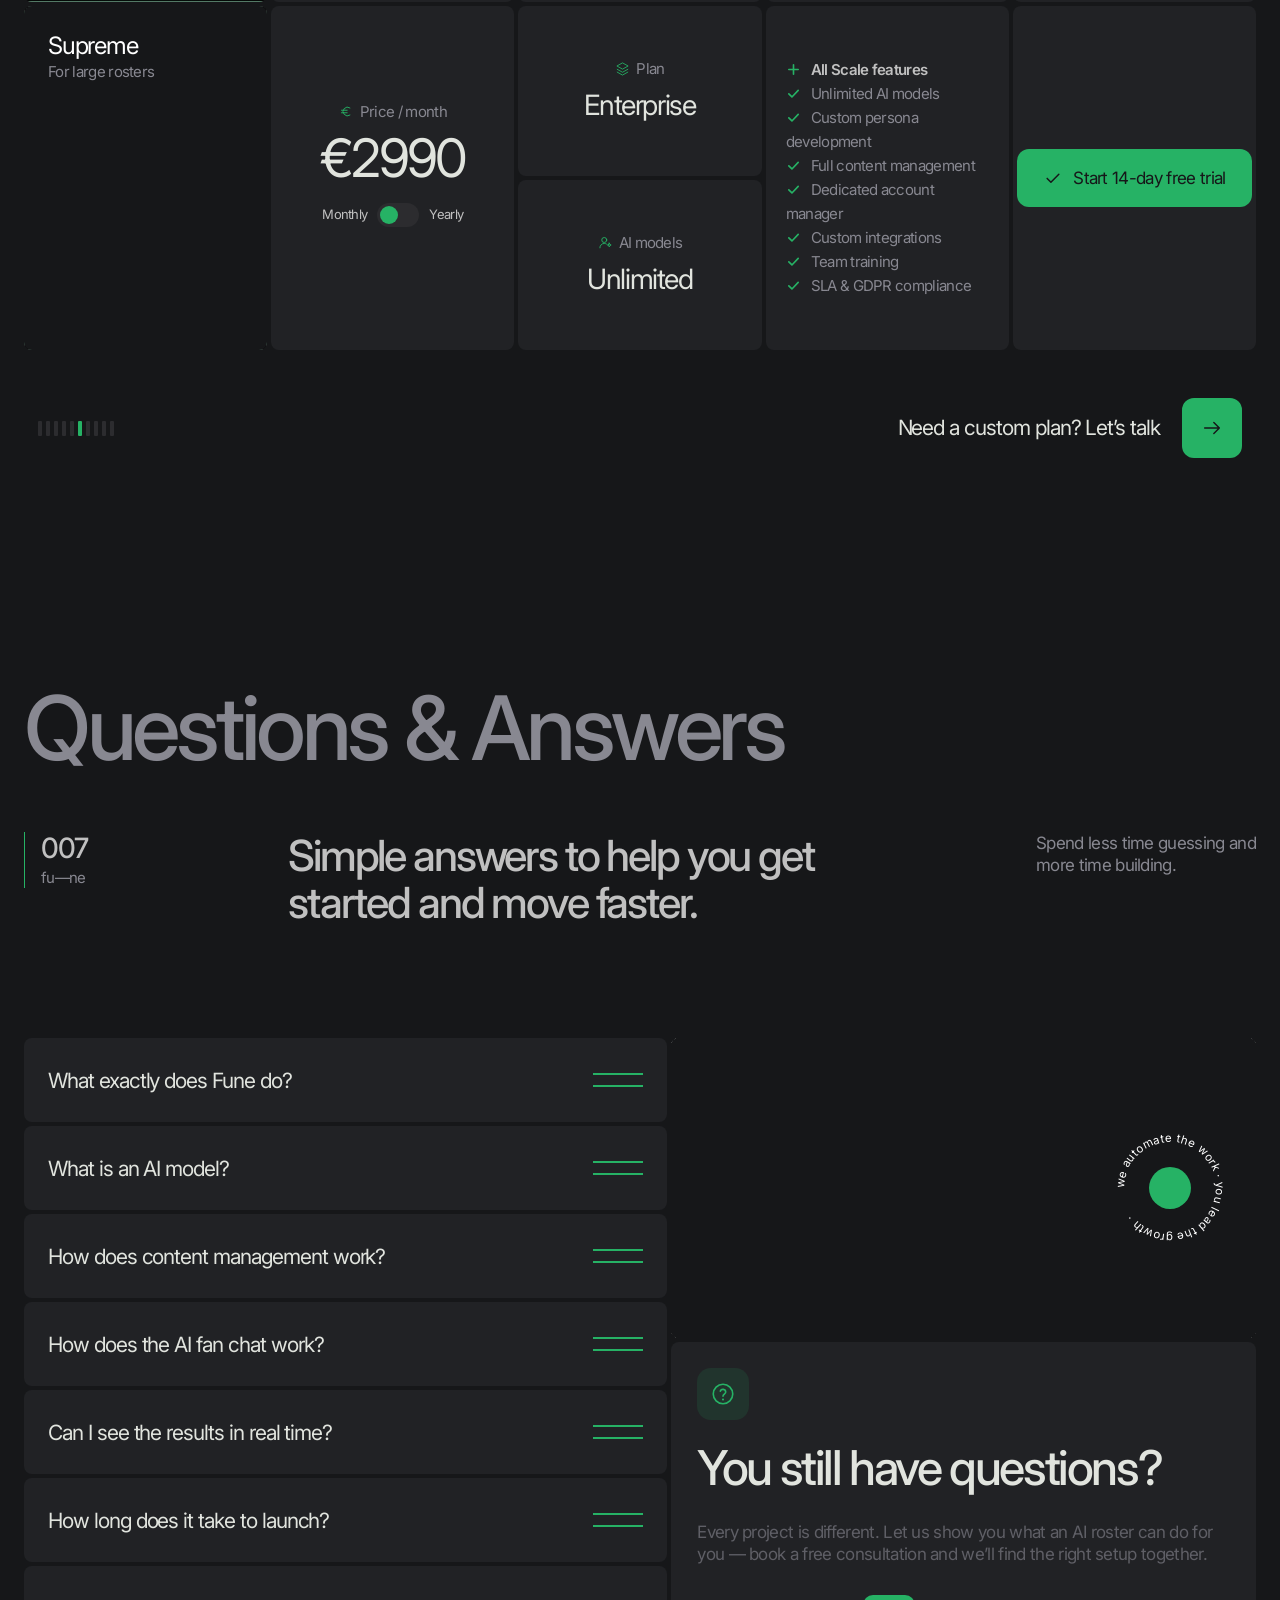
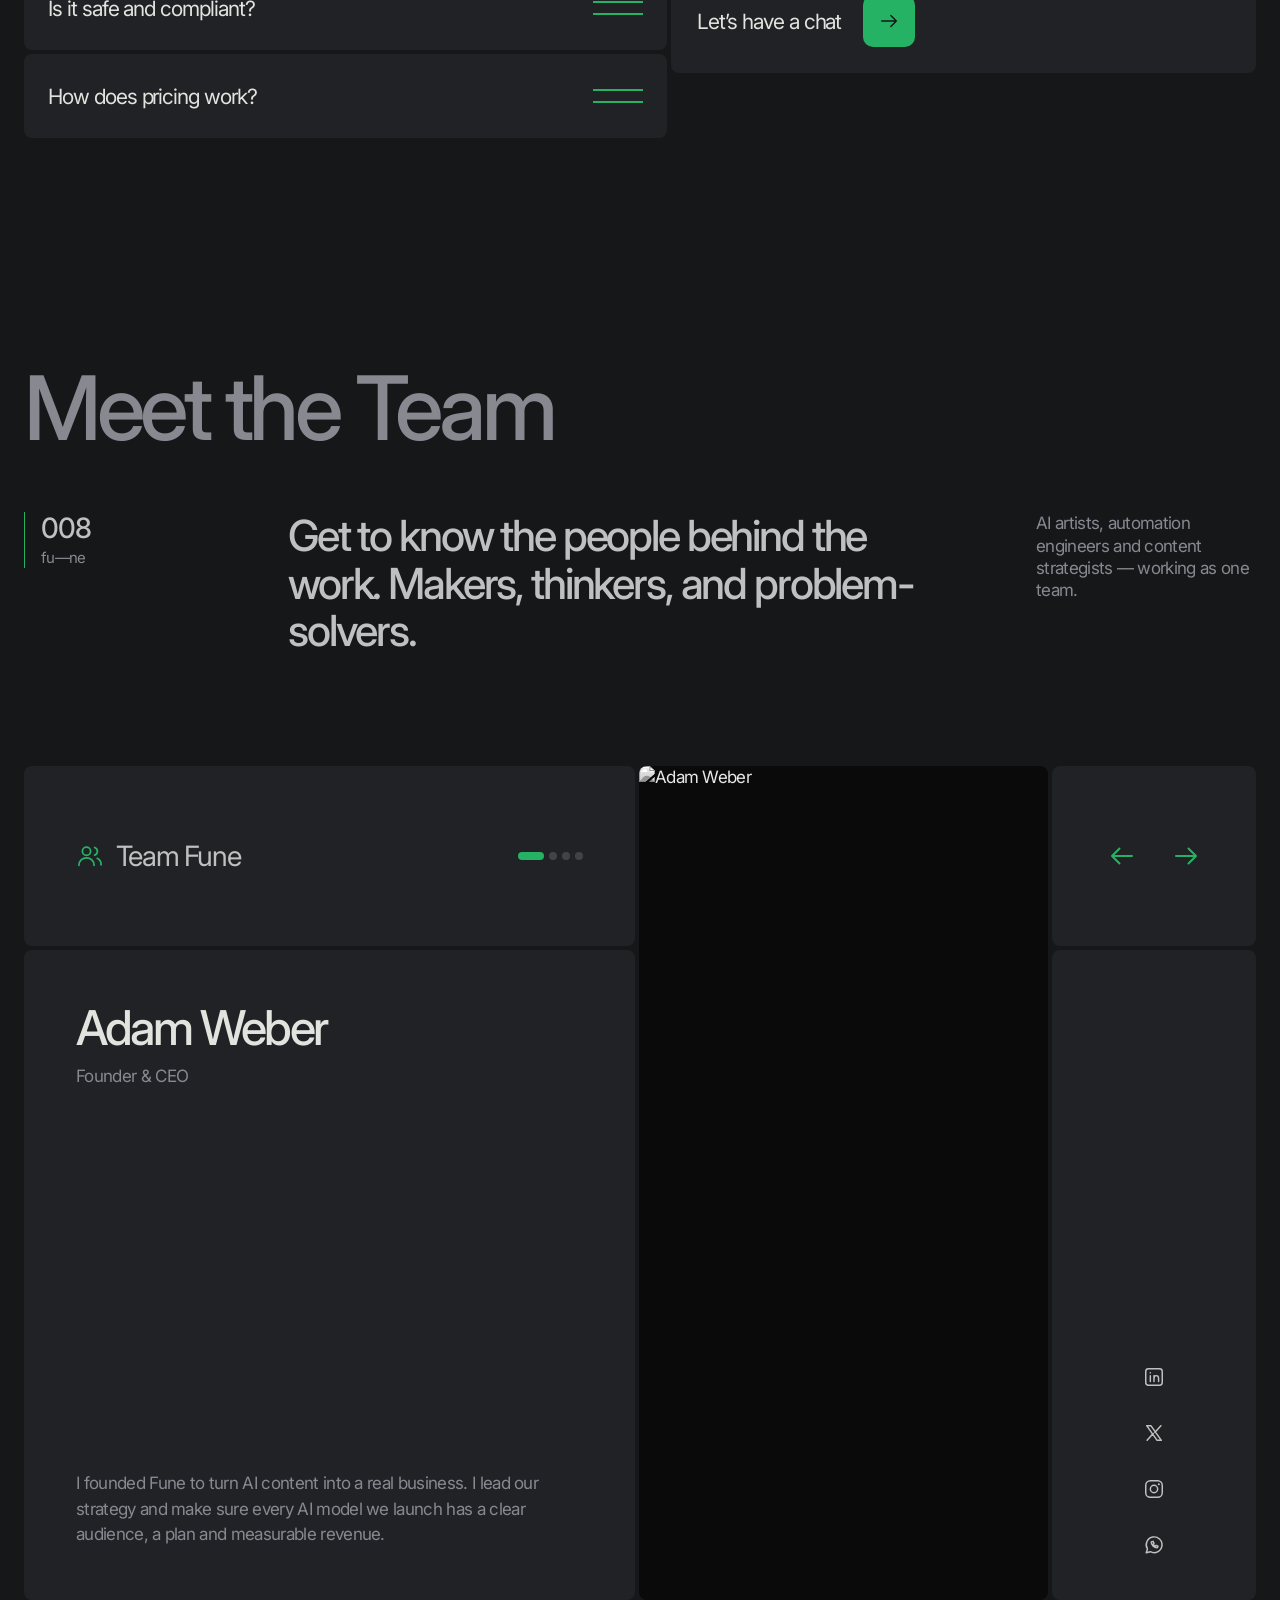
==== commit 19f4b940: "Landing page: CTA-first "Start free — 14 days" (app sign-up, in the site's language) is now the main" ====
--- a/index.html
+++ b/index.html
@@ -266,6 +266,7 @@
       <button data-lang="en" aria-pressed="true">EN</button><span>/</span><button data-lang="sk" aria-pressed="false">SK</button>
     </div>
     <a href="https://fune-app-ey34.onrender.com/login" class="login-btn" data-app-link aria-label="Log in"><svg class="ico" aria-hidden="true"><use href="#i-user"/></svg><span>Log in</span></a>
+    <a href="https://fune-app-ey34.onrender.com/signup" class="head-cta" data-app-link data-cta="header">Start free</a>
     <button class="burger" aria-label="Open menu" aria-expanded="false" aria-controls="menu"><i></i><i></i><i></i></button>
   </div>
 </header>
@@ -287,6 +288,7 @@
     <a href="#labs">Fune Labs®</a>
     <a href="#contact">Contact</a>
     <a href="#newsletter">Sign Up</a>
+    <a href="https://fune-app-ey34.onrender.com/signup" data-app-link class="menu-cta" data-cta="menu">Start free — 14 days</a>
     <a href="https://fune-app-ey34.onrender.com/login" data-app-link class="menu-login">Log in</a>
   </nav>
   <div class="menu-legal">
@@ -315,12 +317,11 @@
       </h1>
 
       <div class="hero-cta reveal d2">
-        <div>
-          <h2>See our AI in action</h2>
-          <p>Book a free call and watch the live dashboard.</p>
+        <div class="hero-cta-btns">
+          <a href="https://fune-app-ey34.onrender.com/signup" class="btn btn-xl" data-app-link data-cta="hero"><svg><use href="#i-bolt"/></svg>Start free — 14 days</a>
+          <a href="#contact" class="btn btn-ghost"><svg><use href="#i-cal"/></svg>Book a Demo</a>
         </div>
-        <span class="rule"></span>
-        <a href="#contact" class="btn"><svg><use href="#i-cal"/></svg>Book a Demo</a>
+        <p class="cta-note"><svg class="ico" aria-hidden="true"><use href="#i-check"/></svg>No card needed <span>·</span> Your first AI model live today <span>·</span> Cancel anytime</p>
       </div>
 
       <div class="hero-stats reveal d3">
@@ -469,7 +470,7 @@
 
   <div class="sec-foot">
     <div class="ticks" data-active="2"></div>
-    <a href="dashboard.html" target="_blank" rel="noopener" class="cta-link">Open the live demo <span class="sq-btn"><svg><use href="#i-ar"/></svg></span></a>
+    <a href="https://fune-app-ey34.onrender.com/signup" class="cta-link" data-app-link data-cta="dashboard">Try the dashboard free for 14 days <span class="sq-btn"><svg><use href="#i-ar"/></svg></span></a>
   </div>
 </section>
 
@@ -581,8 +582,8 @@
       </div>
     </div>
     <div class="card proc-demo">
-      <a href="#contact" class="btn"><svg><use href="#i-cal"/></svg>Book a Demo</a>
-      <p>Book a demo to see this process in action.</p>
+      <a href="https://fune-app-ey34.onrender.com/signup" class="btn" data-app-link data-cta="process"><svg><use href="#i-bolt"/></svg>Start free</a>
+      <p>Start free and set up your first model today — or <a href="#contact" class="inline-link">book a demo</a> and we’ll walk you through it.</p>
     </div>
   </div>
 
@@ -754,7 +755,7 @@
         <div class="card"><small><svg class="ico" aria-hidden="true"><use href="#i-persona"/></svg>AI models</small><b>1</b></div>
       </div>
       <div class="card plan-feat"><ul><li>1 AI model persona</li><li>60 photos &amp; videos / month</li><li>AI fan chat</li><li>2 platforms</li><li>Scheduled posting</li><li>Live dashboard</li><li>Email support</li></ul></div>
-      <div class="card plan-cta"><a href="#contact" class="btn"><svg><use href="#i-check"/></svg>Select Plan</a></div>
+      <div class="card plan-cta"><a href="https://fune-app-ey34.onrender.com/signup" class="btn" data-app-link data-cta="pricing"><svg><use href="#i-check"/></svg>Start 14-day free trial</a></div>
     </div>
 
     <div class="plan reveal" data-plan data-monthly="1290" data-yearly="1080">
@@ -774,7 +775,7 @@
         <div class="card"><small><svg class="ico" aria-hidden="true"><use href="#i-persona"/></svg>AI models</small><b>4</b></div>
       </div>
       <div class="card plan-feat"><ul><li class="hl">All Studio features</li><li>Up to 4 AI models</li><li>250 photos &amp; videos / month</li><li>24/7 AI fan chat</li><li>Unlimited platforms</li><li>Revenue analytics</li><li>Weekly optimization</li><li>Priority support</li></ul></div>
-      <div class="card plan-cta"><a href="#contact" class="btn"><svg><use href="#i-check"/></svg>Select Plan</a></div>
+      <div class="card plan-cta"><a href="https://fune-app-ey34.onrender.com/signup" class="btn" data-app-link data-cta="pricing"><svg><use href="#i-check"/></svg>Start 14-day free trial</a></div>
     </div>
 
     <div class="plan reveal" data-plan data-monthly="2990" data-yearly="2510">
@@ -794,7 +795,7 @@
         <div class="card"><small><svg class="ico" aria-hidden="true"><use href="#i-persona"/></svg>AI models</small><b>Unlimited</b></div>
       </div>
       <div class="card plan-feat"><ul><li class="hl">All Scale features</li><li>Unlimited AI models</li><li>Custom persona development</li><li>Full content management</li><li>Dedicated account manager</li><li>Custom integrations</li><li>Team training</li><li>SLA &amp; GDPR compliance</li></ul></div>
-      <div class="card plan-cta"><a href="#contact" class="btn"><svg><use href="#i-check"/></svg>Select Plan</a></div>
+      <div class="card plan-cta"><a href="https://fune-app-ey34.onrender.com/signup" class="btn" data-app-link data-cta="pricing"><svg><use href="#i-check"/></svg>Start 14-day free trial</a></div>
     </div>
   </div>
 
@@ -982,6 +983,19 @@
   <div class="band-row r6 rev" data-band='<span class="tag">Where managing AI content gets simple.</span>'></div>
 </div>
 
+<!-- ======================= FINAL CTA ======================= -->
+<section class="cta-band" id="start" aria-label="Start free">
+  <div class="cta-band-in reveal">
+    <p class="cta-kicker"><span class="live-dot"></span>14 days free · no card</p>
+    <h2>Your first AI model,<br><span class="accent">live today.</span></h2>
+    <p class="cta-sub">Create the persona, train her face, make the first photos and videos and connect Fanvue — all in one dashboard.</p>
+    <div class="hero-cta-btns">
+      <a href="https://fune-app-ey34.onrender.com/signup" class="btn btn-xl" data-app-link data-cta="band"><svg><use href="#i-bolt"/></svg>Start free — 14 days</a>
+      <a href="#contact" class="btn btn-ghost"><svg><use href="#i-cal"/></svg>Book a Demo</a>
+    </div>
+  </div>
+</section>
+
 <!-- ======================= CONTACT ======================= -->
 <section class="contact" id="contact">
   <div class="card talk"><h2 class="reveal">Let's Talk.</h2></div>
@@ -1040,6 +1054,12 @@
 
 </main>
 
+<!-- Phone: a CTA bar after the hero -->
+<div class="cta-bar" data-cta-bar aria-hidden="true">
+  <a href="https://fune-app-ey34.onrender.com/signup" class="btn" data-app-link data-cta="bar" tabindex="-1"><svg><use href="#i-bolt"/></svg>Start free — 14 days</a>
+  <a href="#contact" class="btn btn-ghost" tabindex="-1" aria-label="Book a Demo"><svg><use href="#i-cal"/></svg></a>
+</div>
+
 <!-- ======================= FOOTER ======================= -->
 <footer class="footer" id="newsletter">
   <div class="card f-nav">
--- a/styles.css
+++ b/styles.css
@@ -1208,3 +1208,51 @@
   .login-btn { width: 36px; padding: 0; justify-content: center; }
   .login-btn span { display: none; }
 }
+
+/* ===== CTA-first: "Start free" everywhere, a demo as the second choice ===== */
+.head-cta { display: inline-flex; align-items: center; height: 40px; padding: 0 18px; border-radius: var(--radius); background: var(--accent); color: var(--accent-ink); font-size: 15px; font-weight: 500; white-space: nowrap; transition: background .25s; }
+.head-cta:hover { background: var(--accent-hover); }
+.menu nav a.menu-cta { color: var(--accent); }
+.hero-cta { flex-direction: column; align-items: flex-start; gap: 16px; }
+.hero-cta-btns { display: flex; flex-wrap: wrap; gap: 12px; align-items: center; }
+.btn-xl { height: 64px; padding: 0 32px; font-size: 18px; font-weight: 500; box-shadow: 0 10px 40px rgba(var(--accent-rgb), .35); }
+.btn-ghost { background: transparent; color: var(--text); box-shadow: inset 0 0 0 1px rgba(255, 255, 255, .22); }
+.btn-ghost:hover { background: rgba(255, 255, 255, .08); }
+.cta-note { display: flex; align-items: center; flex-wrap: wrap; gap: 8px; font-size: 14px; color: var(--silver); }
+.cta-note .ico { width: 16px; height: 16px; color: var(--accent); }
+.cta-note span { color: var(--muted-2); }
+.proc-demo .inline-link, .inline-link { color: var(--accent); text-decoration: underline; text-underline-offset: 3px; }
+/* Final band before Contact */
+.cta-band { padding: 120px var(--pad, 40px); }
+.cta-band-in { max-width: 1100px; margin: 0 auto; text-align: center; display: flex; flex-direction: column; align-items: center; gap: 22px; padding: 80px 40px; border-radius: 32px;
+  background: radial-gradient(70% 90% at 50% 0%, rgba(var(--accent-rgb), .22), transparent 70%), var(--card); box-shadow: inset 0 0 0 1px rgba(255, 255, 255, .06); }
+.cta-band h2 { font-size: clamp(40px, 5.6vw, 84px); font-weight: 500; letter-spacing: -0.05em; line-height: 1; color: #fff; }
+.cta-band .accent { color: var(--accent); }
+.cta-sub { font-size: 19px; color: var(--silver); max-width: 620px; }
+.cta-kicker { display: inline-flex; align-items: center; gap: 10px; font-size: 14px; color: var(--silver); padding: 8px 14px; border-radius: 999px; background: rgba(255, 255, 255, .05); }
+.cta-kicker .live-dot { width: 8px; height: 8px; border-radius: 50%; background: var(--accent); box-shadow: 0 0 0 4px rgba(var(--accent-rgb), .2); }
+.cta-band .hero-cta-btns { justify-content: center; }
+/* Phone CTA bar */
+.cta-bar { display: none; }
+@media (max-width: 760px) {
+  .head-cta { height: 36px; padding: 0 12px; font-size: 14px; }
+  .btn-xl { height: 56px; padding: 0 22px; font-size: 17px; width: 100%; justify-content: center; }
+  .hero-cta-btns { width: 100%; }
+  .hero-cta-btns .btn-ghost { width: 100%; justify-content: center; }
+  .cta-band { padding: 70px 16px; }
+  .cta-band-in { padding: 52px 20px; border-radius: 24px; }
+  .cta-sub { font-size: 16px; }
+  .cta-bar { display: flex; gap: 8px; position: fixed; left: 12px; right: 12px; bottom: calc(12px + env(safe-area-inset-bottom)); z-index: 80;
+    padding: 8px; border-radius: 20px; background: rgba(22, 23, 25, .9); backdrop-filter: blur(16px); -webkit-backdrop-filter: blur(16px);
+    box-shadow: 0 16px 50px rgba(0, 0, 0, .5), inset 0 0 0 1px rgba(255, 255, 255, .08);
+    transform: translateY(140%); transition: transform .35s var(--ease); }
+  .cta-bar.show { transform: none; }
+  .cta-bar .btn { height: 50px; font-size: 16px; }
+  .cta-bar .btn:first-child { flex: 1; justify-content: center; }
+  .cta-bar .btn-ghost { width: 50px; padding: 0; justify-content: center; }
+}
+@media (max-width: 480px) {
+  /* Small phones: the hero button and the bottom bar carry the CTA; the header keeps Log in. */
+  .head-cta { display: none; }
+}
+.hero-cta .cta-note { max-width: none; margin-top: 0; font-size: 14px; }
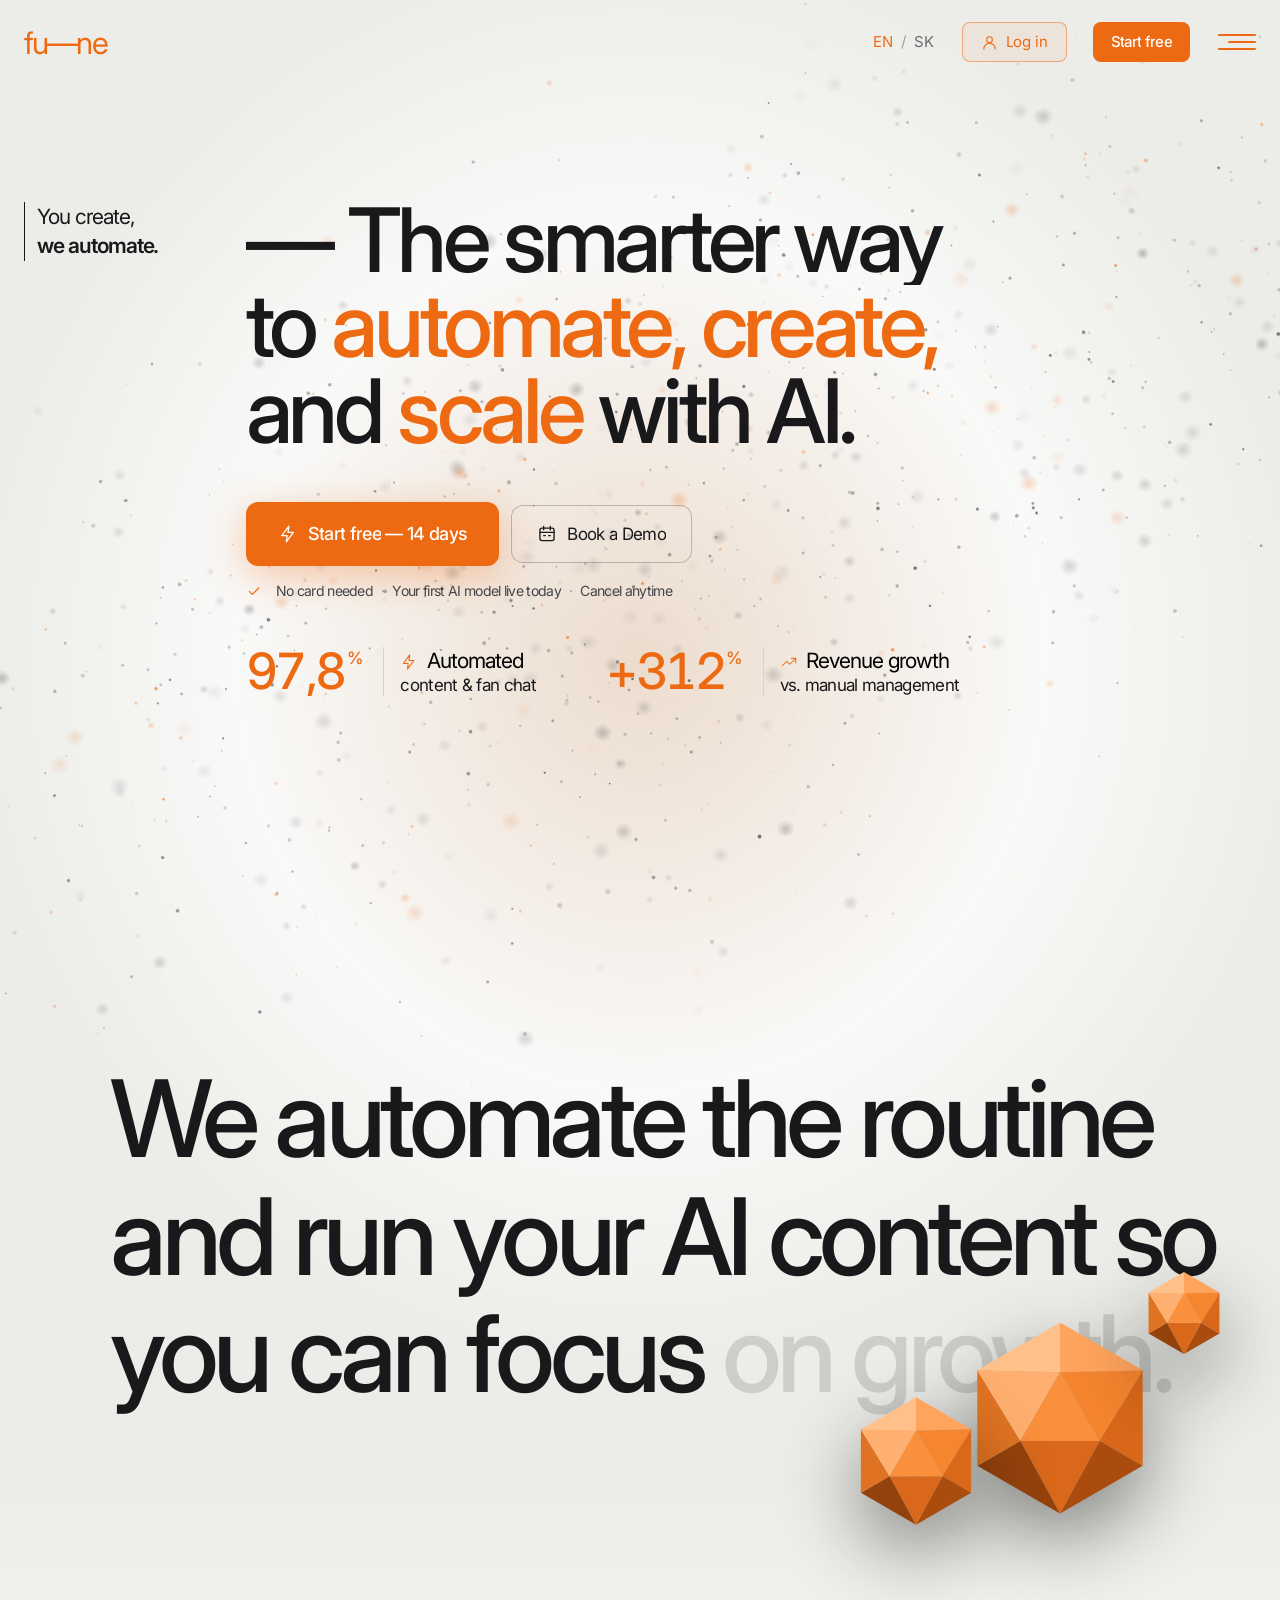
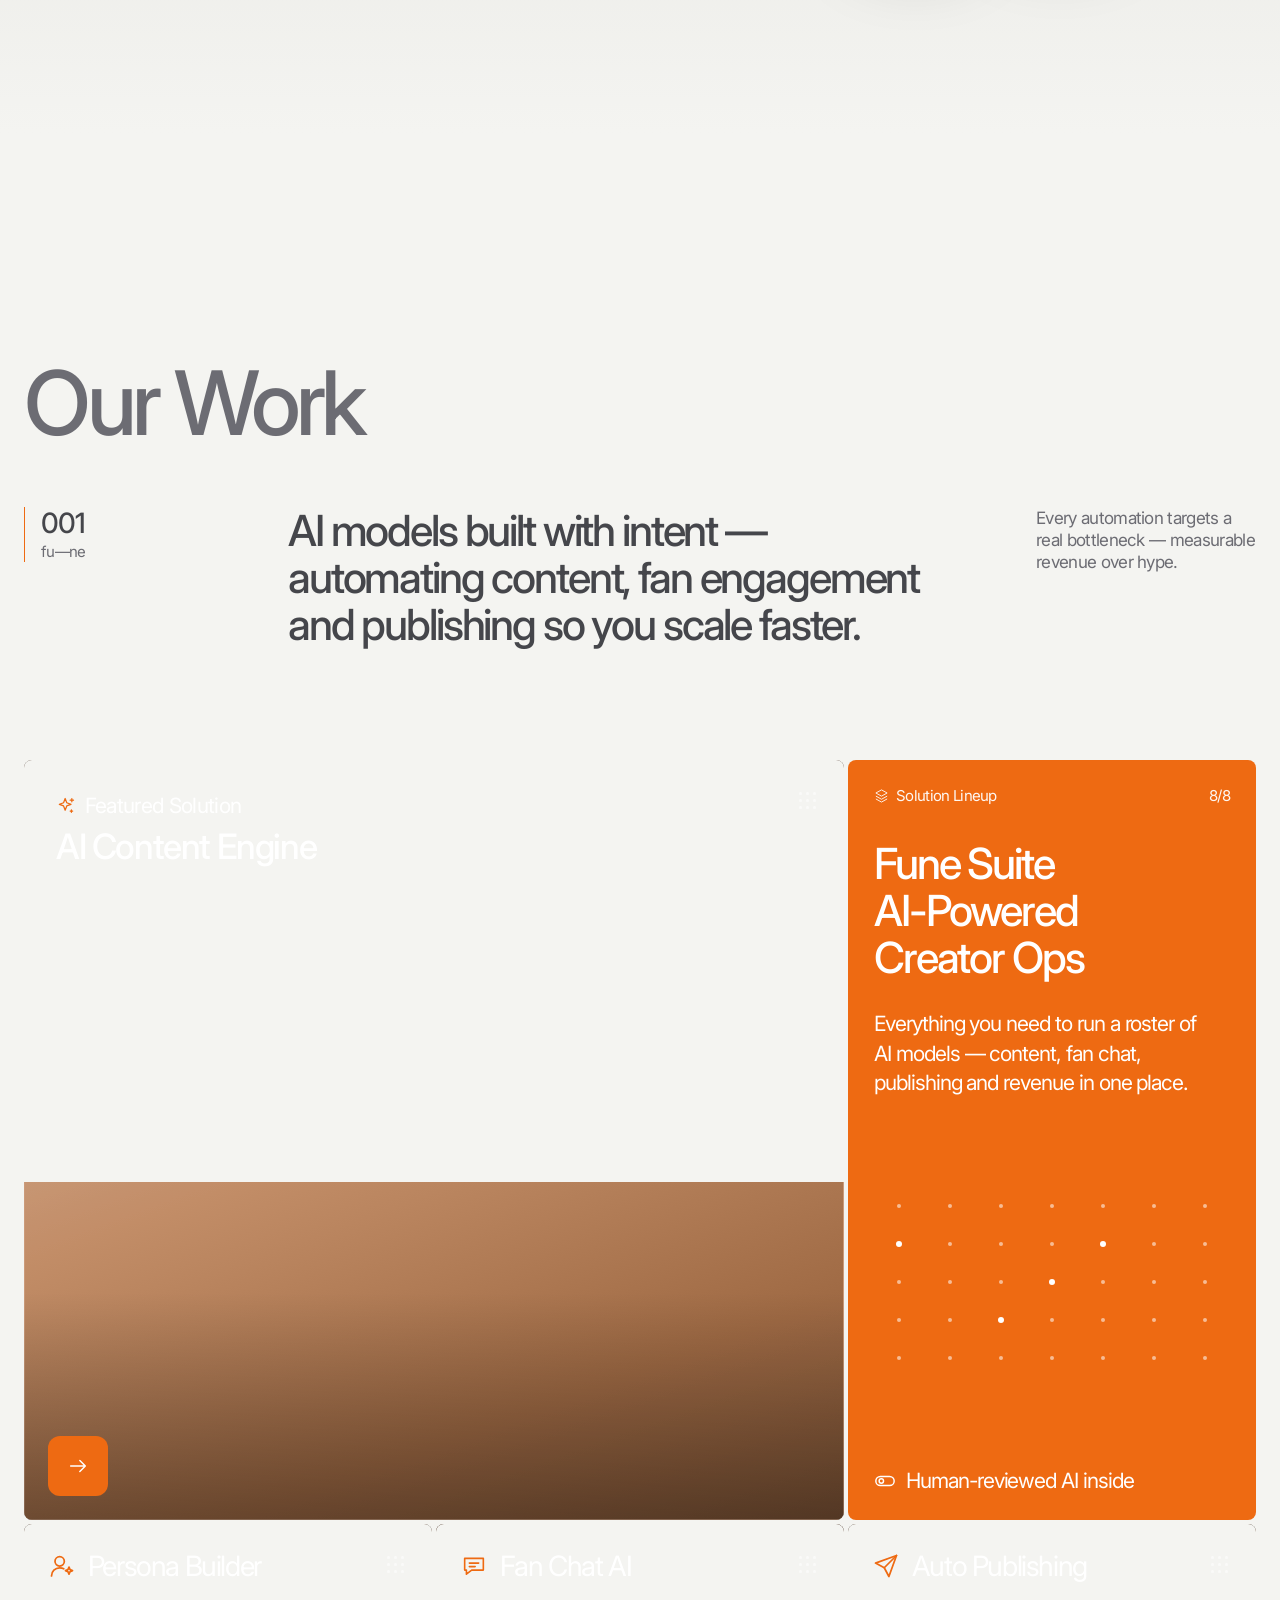
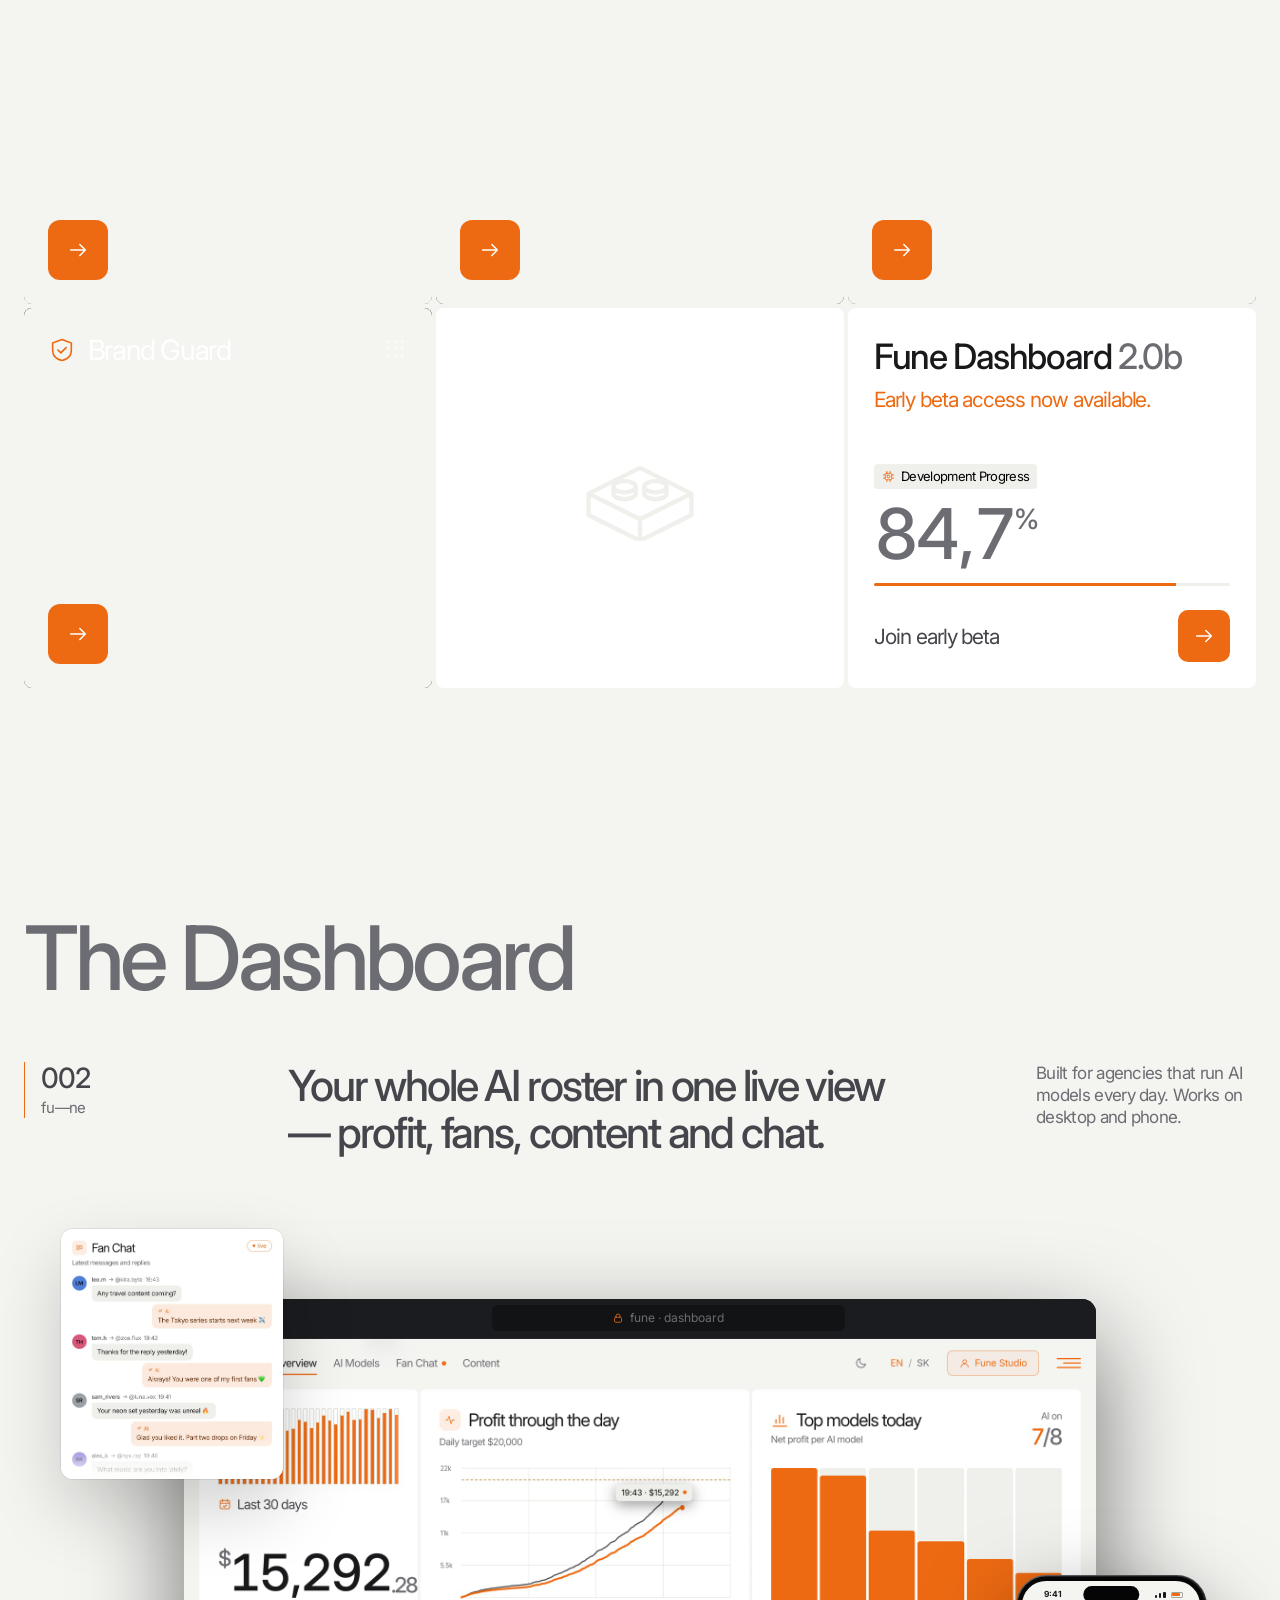
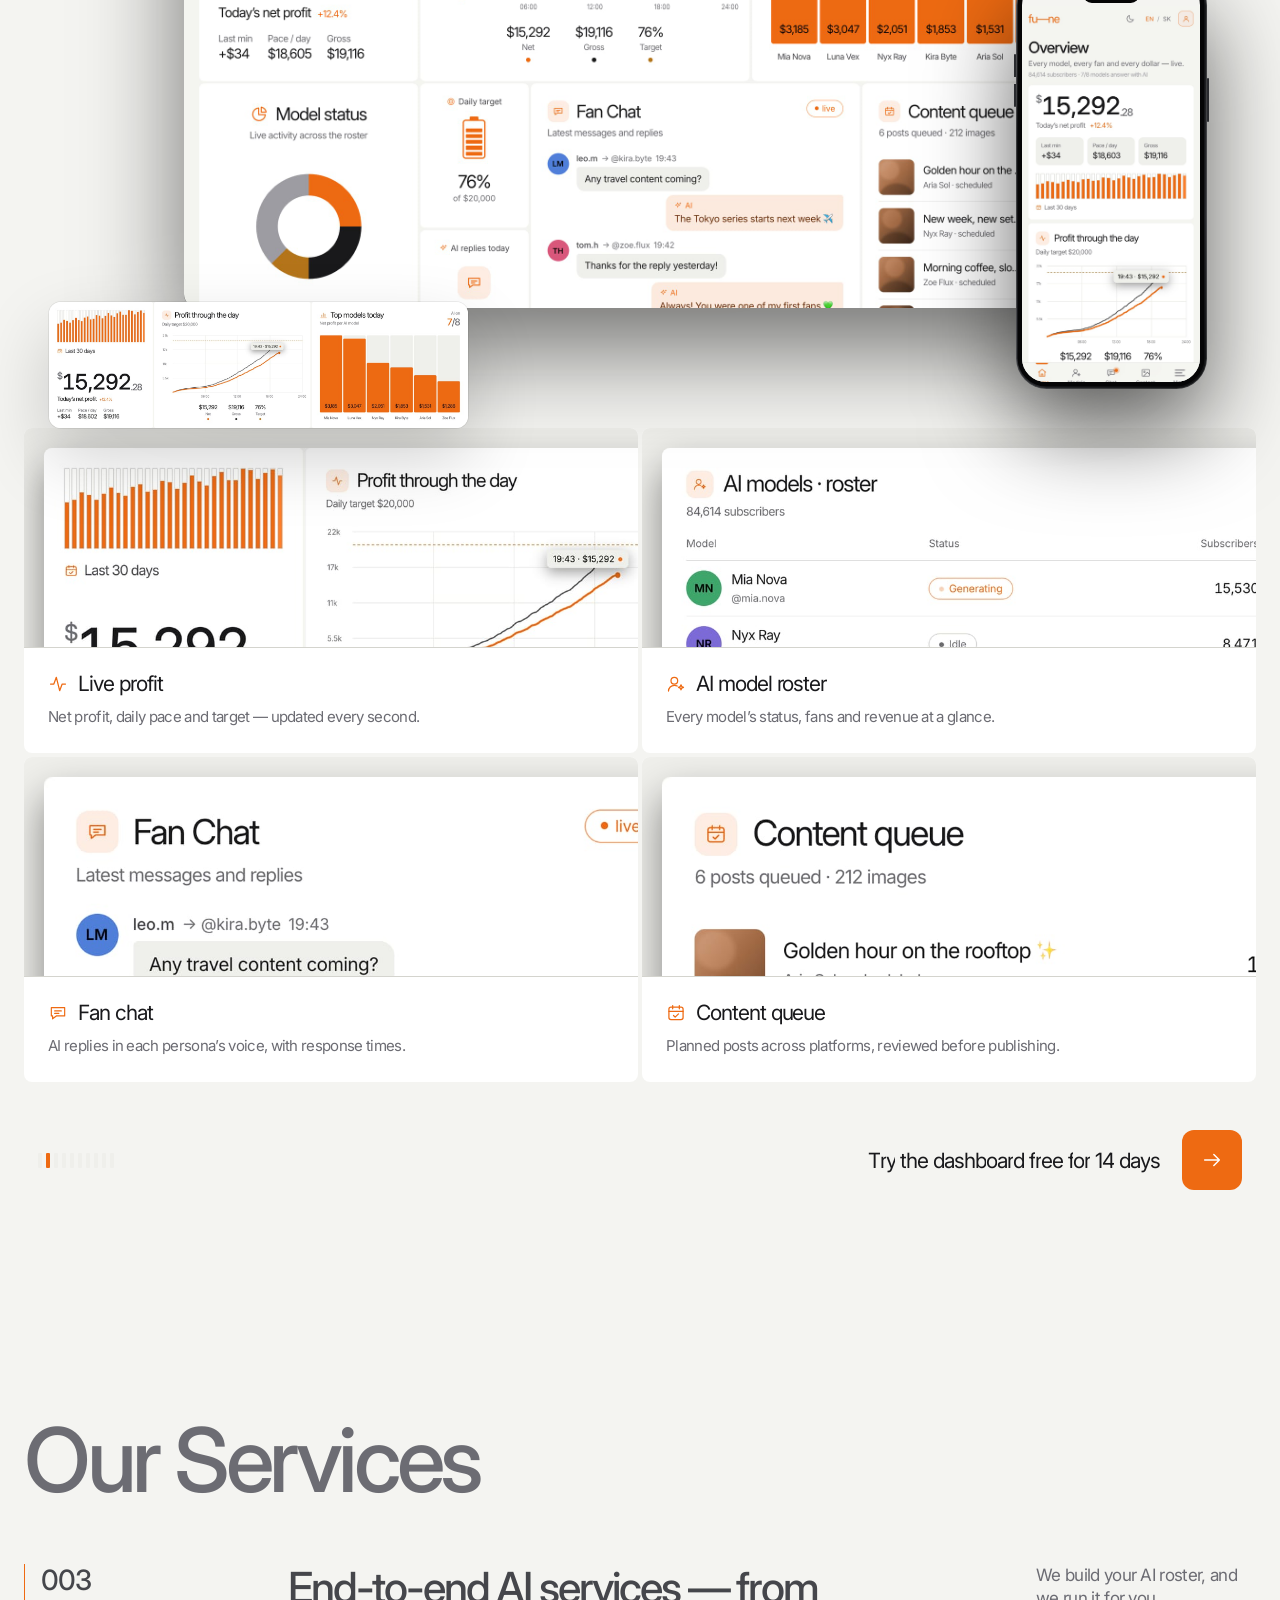
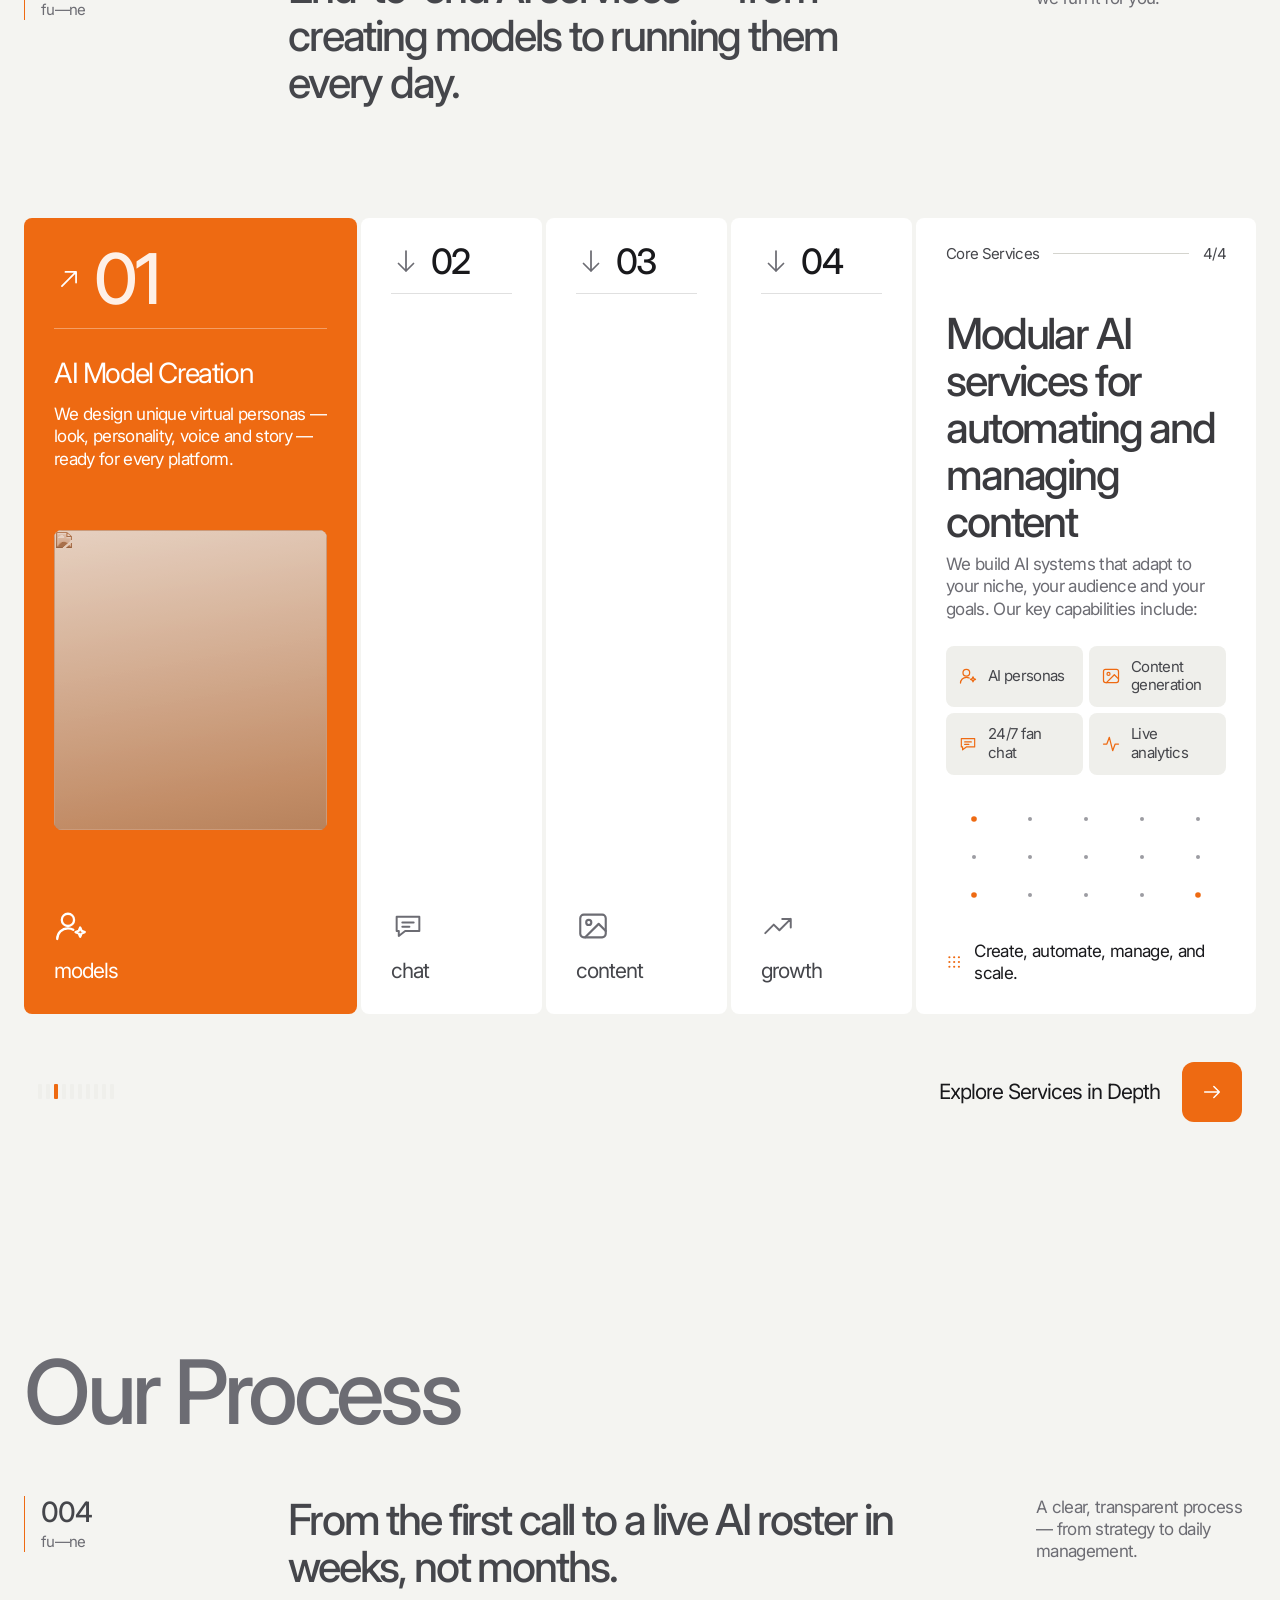
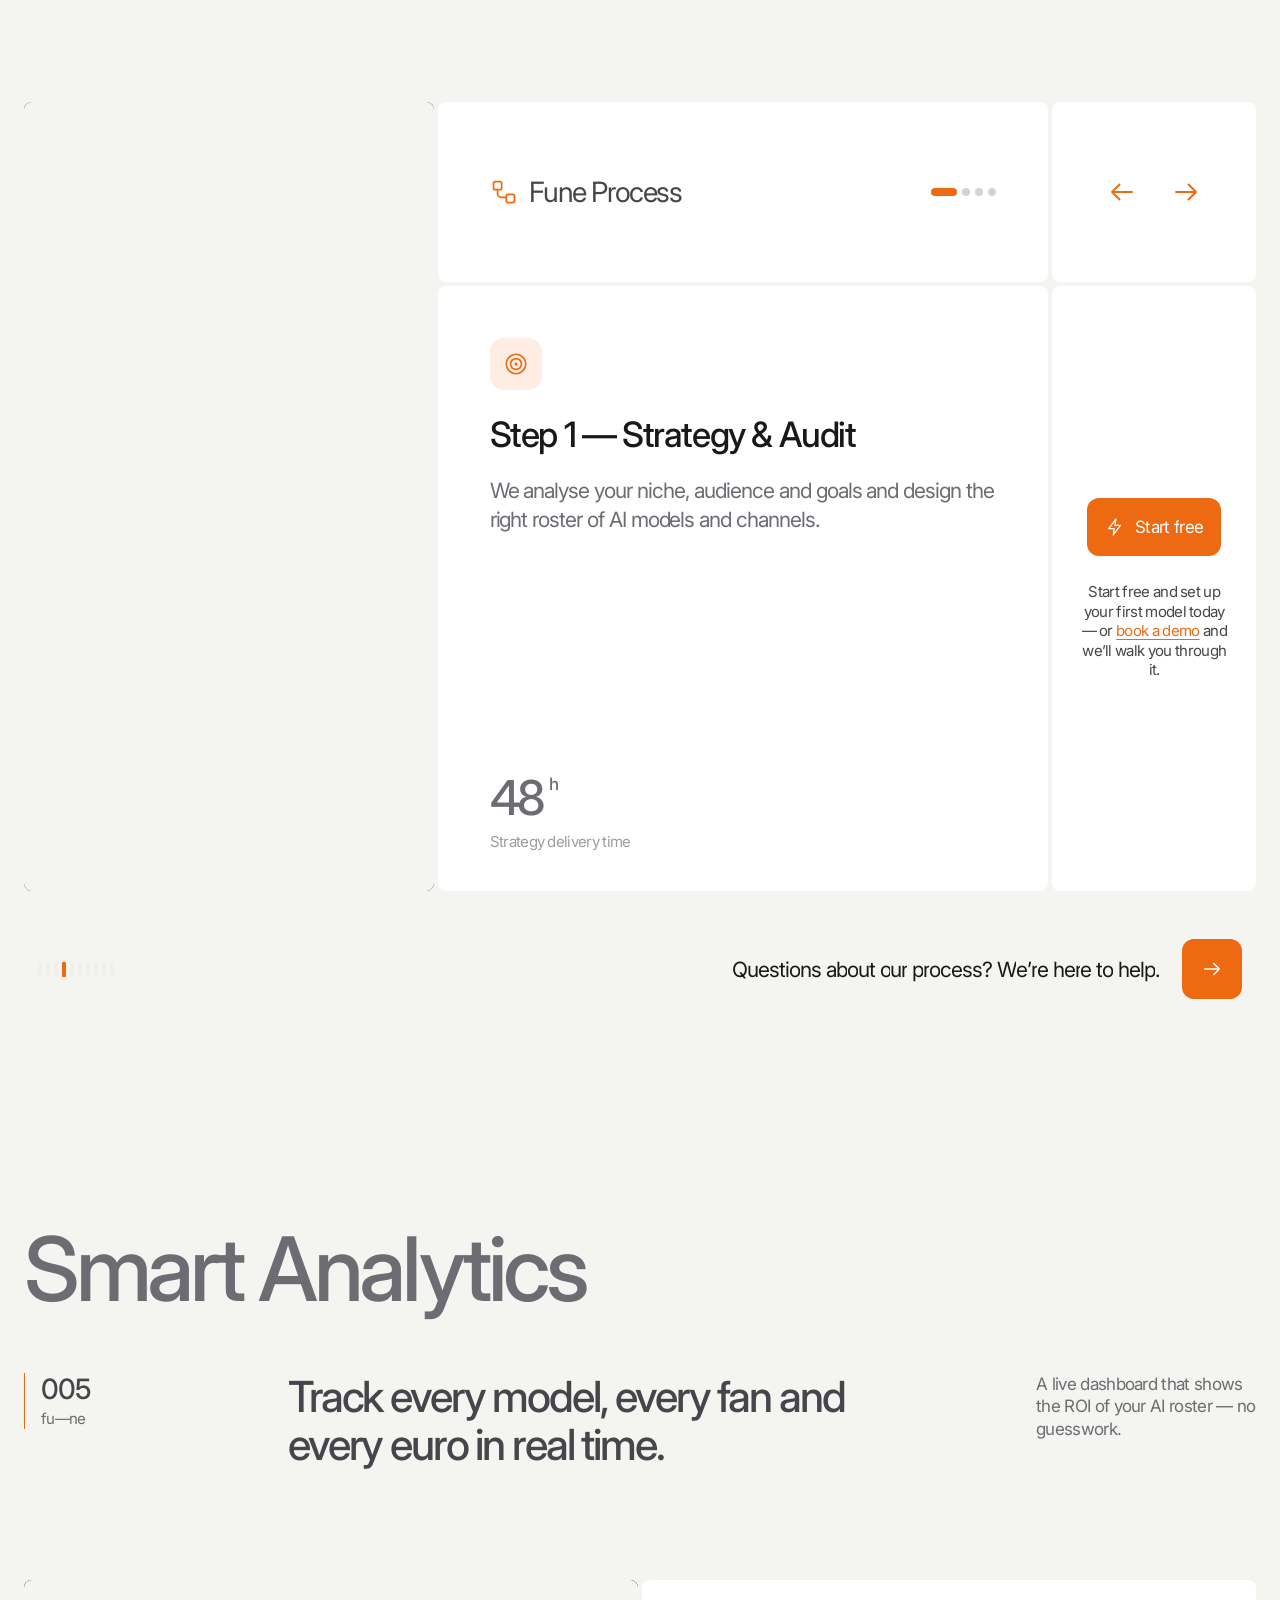
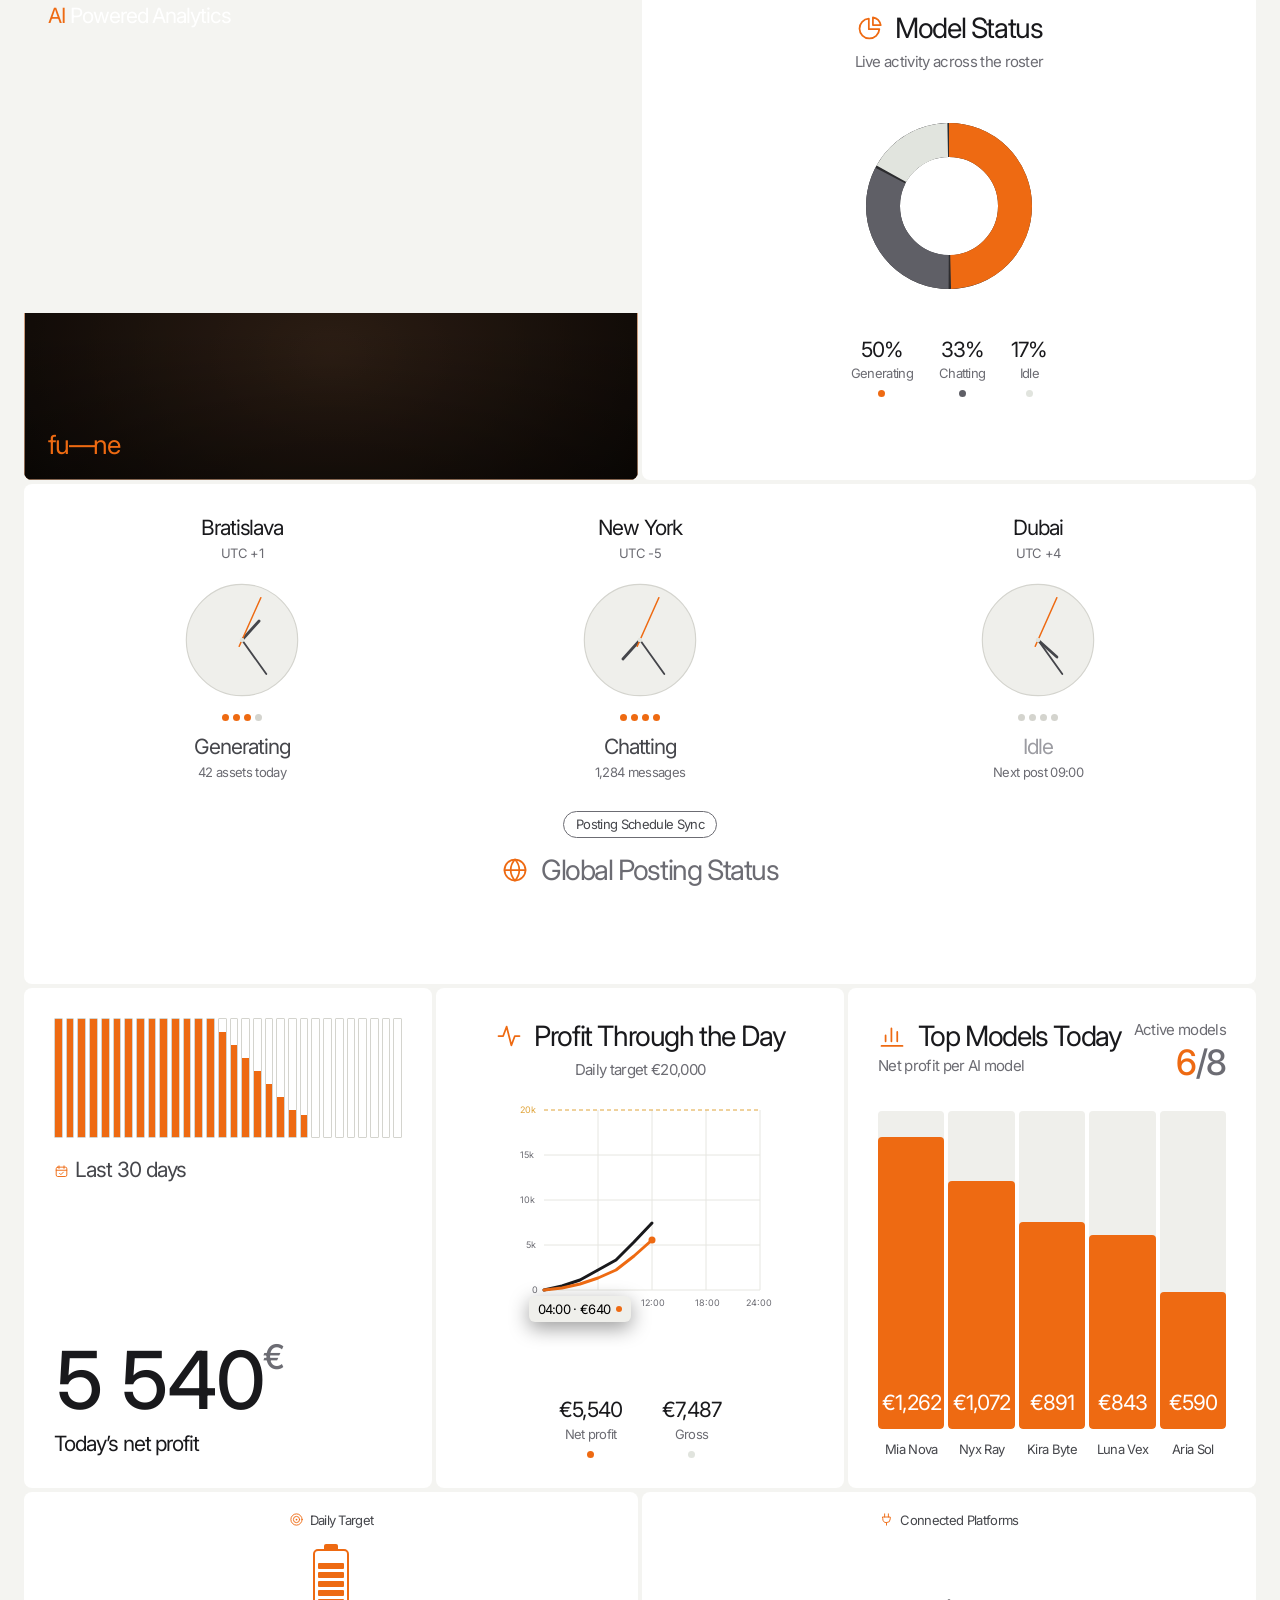
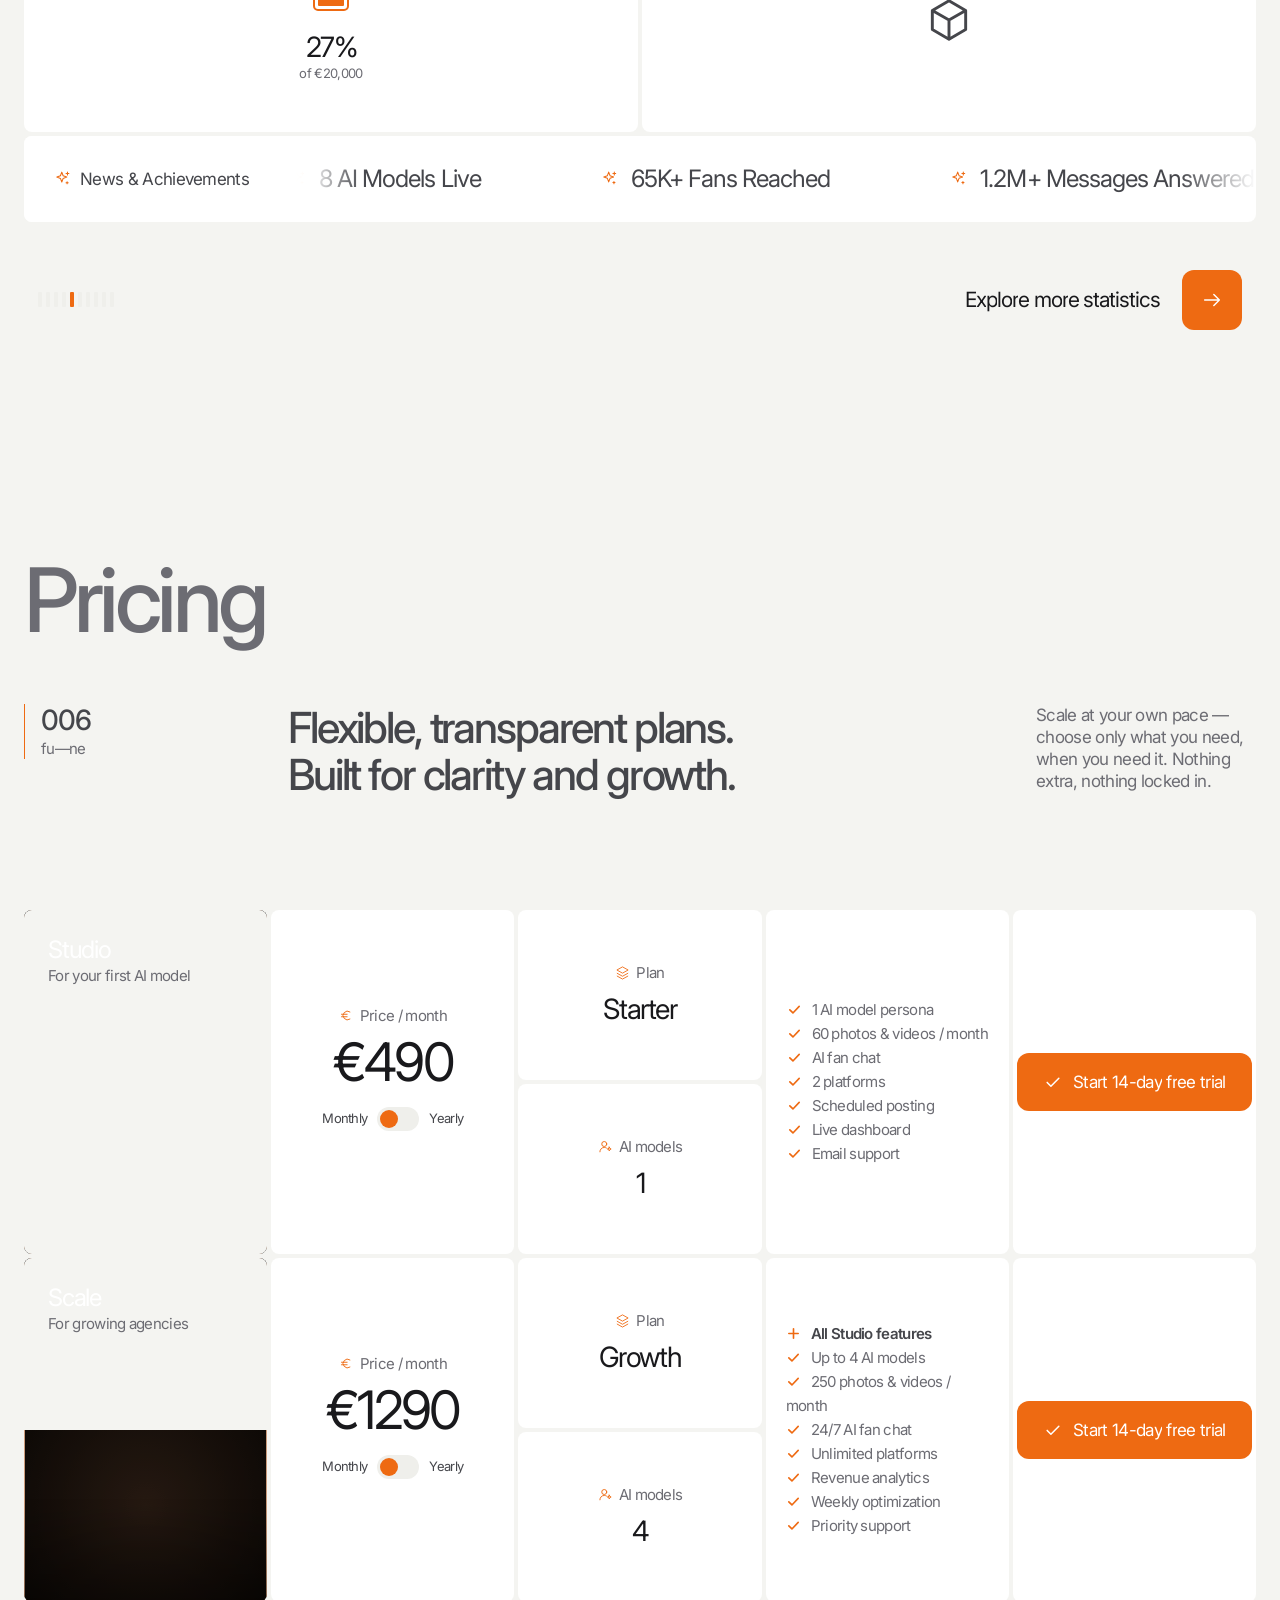
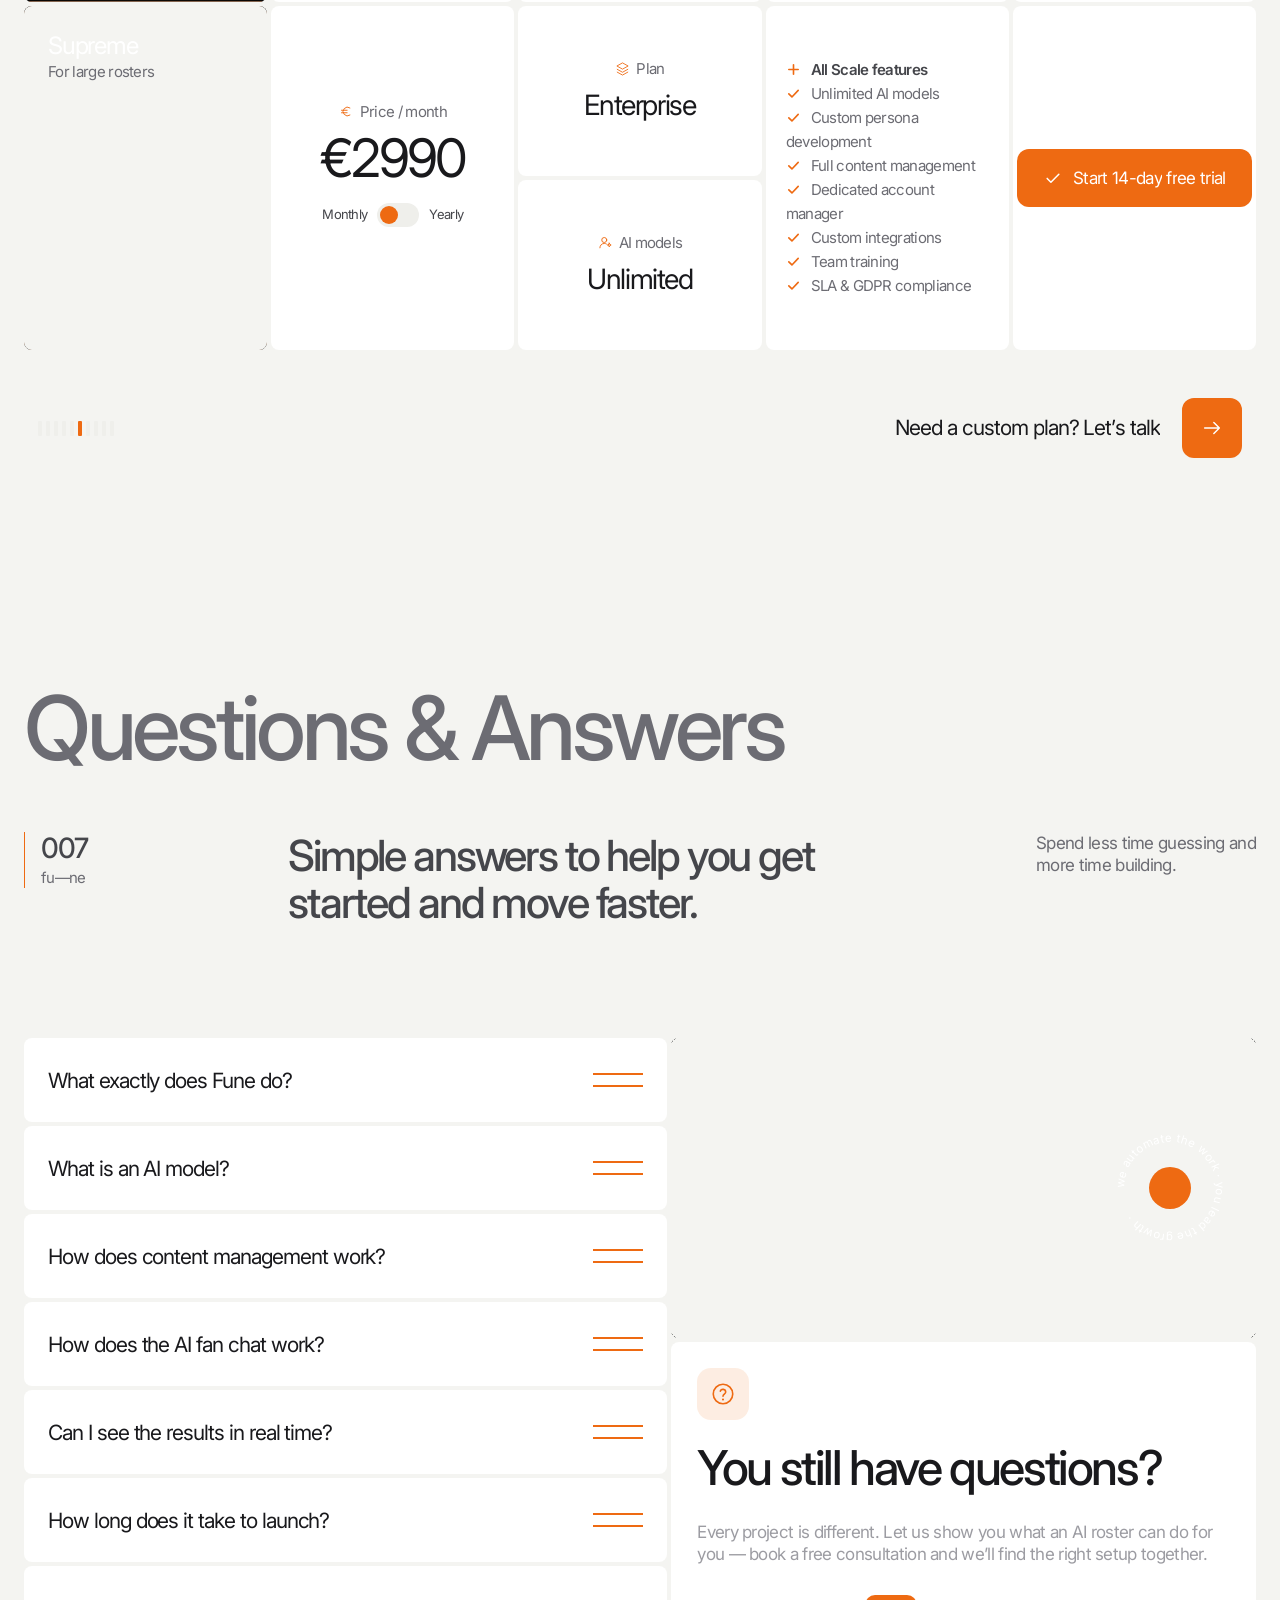
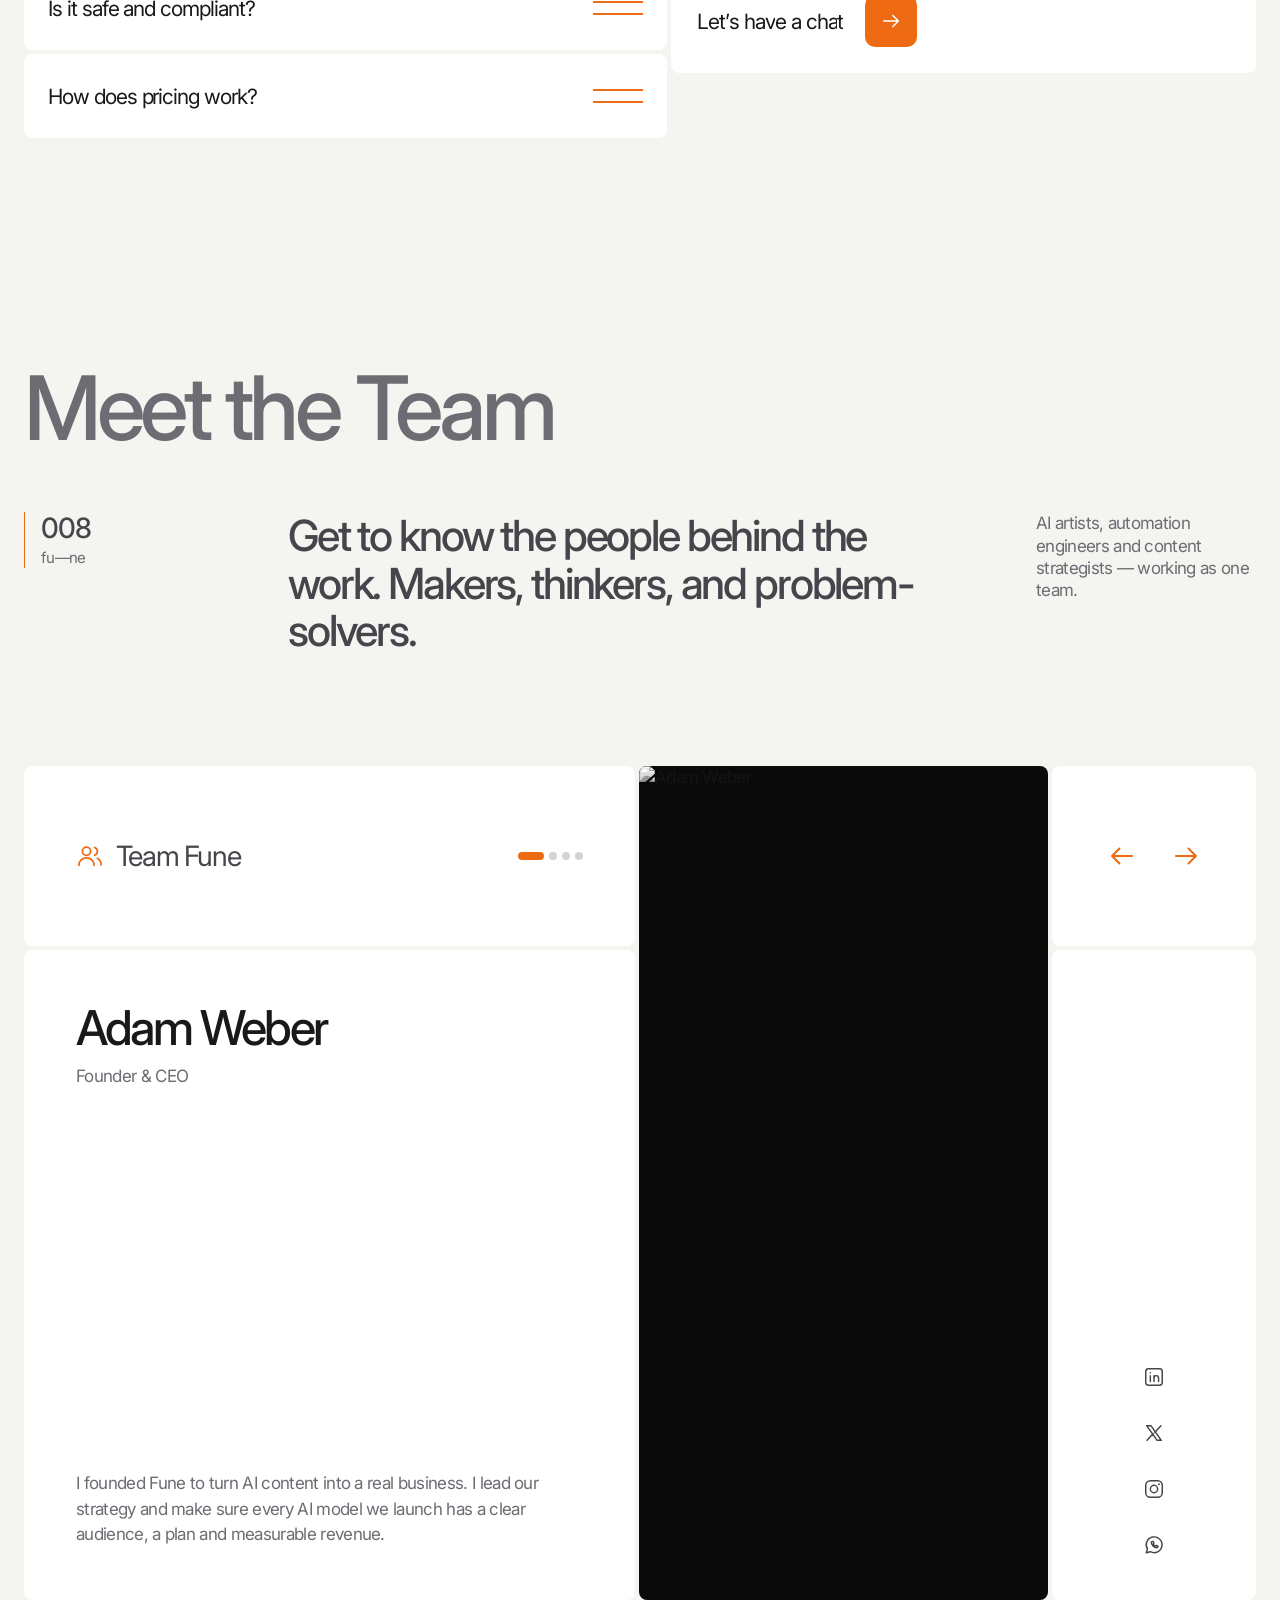
==== commit 4904e09d: "Website: light edition, white and orange like the app's light mode - Light palette (white/grey surfa" ====
--- a/index.html
+++ b/index.html
@@ -5,7 +5,7 @@
   <meta name="viewport" content="width=device-width, initial-scale=1">
   <title>FU—NE® — AI Automation &amp; Content Agency</title>
   <meta name="description" content="AI agency for automating and managing AI content. We create and run AI models — content, fan chat and publishing on autopilot.">
-  <meta name="theme-color" content="#161719">
+  <meta name="theme-color" content="#F4F4F1">
   <link rel="preconnect" href="https://fonts.googleapis.com">
   <link rel="preconnect" href="https://fonts.gstatic.com" crossorigin>
   <link href="https://fonts.googleapis.com/css2?family=Inter:ital,opsz,wght@0,14..32,300..700;1,14..32,300..700&display=swap" rel="stylesheet">
@@ -29,7 +29,7 @@
     <linearGradient id="g-cylv" x1="0" y1="0" x2="0" y2="1"><stop offset="0" stop-color="#2a2b2b"/><stop offset=".3" stop-color="#e3e6e5"/><stop offset=".55" stop-color="#9a9e9d"/><stop offset="1" stop-color="#1e1f1f"/></linearGradient>
     <radialGradient id="g-glow"><stop offset="0" style="stop-color:var(--accent);stop-opacity:1"/><stop offset=".45" style="stop-color:var(--accent);stop-opacity:.45"/><stop offset="1" style="stop-color:var(--accent);stop-opacity:0"/></radialGradient>
     <radialGradient id="g-ray" gradientUnits="userSpaceOnUse" cx="400" cy="452" r="420"><stop offset="0" style="stop-color:var(--accent);stop-opacity:.9"/><stop offset="1" style="stop-color:var(--accent);stop-opacity:0"/></radialGradient>
-    <radialGradient id="g-glass" cx=".35" cy=".35" r=".8"><stop offset="0" style="stop-color:var(--accent);stop-opacity:.9"/><stop offset=".35" stop-color="#0b2416"/><stop offset="1" stop-color="#040605"/></radialGradient>
+    <radialGradient id="g-glass" cx=".35" cy=".35" r=".8"><stop offset="0" style="stop-color:var(--accent);stop-opacity:.9"/><stop offset=".35" stop-color="#2a1407"/><stop offset="1" stop-color="#040605"/></radialGradient>
     <linearGradient id="g-beam" x1="0" y1="0" x2="0" y2="1"><stop offset="0" style="stop-color:var(--accent);stop-opacity:0"/><stop offset=".55" style="stop-color:var(--accent);stop-opacity:.55"/><stop offset="1" style="stop-color:var(--accent);stop-opacity:1"/></linearGradient>
     <linearGradient id="g-beamcore" x1="0" y1="0" x2="0" y2="1"><stop offset="0" stop-color="#fff" stop-opacity="0"/><stop offset="1" stop-color="#fff" stop-opacity="1"/></linearGradient>
     <linearGradient id="g-hline" x1="0" y1="0" x2="1" y2="0"><stop offset="0" style="stop-color:var(--accent);stop-opacity:0"/><stop offset=".5" style="stop-color:var(--accent);stop-opacity:.9"/><stop offset="1" style="stop-color:var(--accent);stop-opacity:0"/></linearGradient>
@@ -51,7 +51,7 @@
     </g>
     <rect x="190" y="0" width="20" height="216" fill="url(#g-beam)" filter="url(#f-blur)"/>
     <rect x="198.6" y="0" width="2.8" height="214" fill="url(#g-beamcore)"/>
-    <ellipse cx="200" cy="214" rx="46" ry="7" fill="#eafff2" filter="url(#f-blur)"/>
+    <ellipse cx="200" cy="214" rx="46" ry="7" fill="#fff3ea" filter="url(#f-blur)"/>
     <rect x="0" y="214" width="400" height="1.2" fill="url(#g-hline)"/>
   </symbol>
 
@@ -66,7 +66,7 @@
     </g>
     <rect x="296" y="428" width="208" height="16" rx="3" fill="#0b0b0c"/>
     <rect x="380" y="430" width="40" height="12" fill="url(#g-glow)" filter="url(#f-blur)"/>
-    <rect x="394" y="436" width="12" height="5" fill="#d8ffe9"/>
+    <rect x="394" y="436" width="12" height="5" fill="#ffecd8"/>
     <path d="M240 225 L400 165 L560 225 L400 285Z" fill="url(#g-top)"/>
     <path d="M240 225 L400 285 L400 430 L240 370Z" fill="url(#g-left)"/>
     <path d="M400 285 L560 225 L560 370 L400 430Z" fill="url(#g-right)"/>
@@ -82,7 +82,7 @@
     </g>
     <rect x="300" y="420" width="200" height="40" fill="url(#g-glow)" filter="url(#f-blur-lg)"/>
     <rect x="296" y="428" width="208" height="16" rx="3" fill="#060606"/>
-    <rect x="394" y="436" width="12" height="5" fill="#d8ffe9"/>
+    <rect x="394" y="436" width="12" height="5" fill="#ffecd8"/>
     <path d="M240 225 L400 165 L560 225 L400 285Z" fill="url(#g-dtop)"/>
     <path d="M240 225 L400 285 L400 430 L240 370Z" fill="url(#g-dleft)"/>
     <path d="M400 285 L560 225 L560 370 L400 430Z" fill="url(#g-dright)"/>
@@ -100,7 +100,7 @@
     <ellipse cx="400" cy="252" rx="48" ry="14" fill="#0b0b0b"/>
     <ellipse cx="350" cy="320" rx="16" ry="22" fill="#141414" opacity=".8"/>
     <path d="M232 372 A170 48 0 0 0 568 372" fill="none" style="stroke:var(--accent)" stroke-width="12" filter="url(#f-blur)"/>
-    <path d="M232 372 A170 48 0 0 0 568 372" fill="none" stroke="#d6ffe7" stroke-width="2"/>
+    <path d="M232 372 A170 48 0 0 0 568 372" fill="none" stroke="#ffead6" stroke-width="2"/>
     <path d="M230 380 L230 394 A170 48 0 0 0 570 394 L570 380 A170 48 0 0 1 230 380Z" fill="#141515"/>
   </symbol>
 
@@ -129,7 +129,7 @@
     <rect x="352" y="380" width="44" height="12" rx="6" fill="#2b2c2c"/>
     <rect x="352" y="402" width="44" height="12" rx="6" fill="#2b2c2c"/>
     <circle cx="440" cy="386" r="9" fill="url(#g-glow)"/>
-    <circle cx="440" cy="386" r="3" fill="#d6ffe7"/>
+    <circle cx="440" cy="386" r="3" fill="#ffead6"/>
   </symbol>
 
   <!-- Dome -->
@@ -138,7 +138,7 @@
     <path d="M180 470 L180 492 A220 42 0 0 0 620 492 L620 470Z" fill="#141515"/>
     <ellipse cx="400" cy="470" rx="220" ry="42" fill="url(#g-dcyltop)"/>
     <ellipse cx="400" cy="466" rx="166" ry="31" fill="none" style="stroke:var(--accent)" stroke-width="8" filter="url(#f-blur)"/>
-    <ellipse cx="400" cy="466" rx="166" ry="31" fill="none" stroke="#cfffe2" stroke-width="1.2" opacity=".8"/>
+    <ellipse cx="400" cy="466" rx="166" ry="31" fill="none" stroke="#ffe6cf" stroke-width="1.2" opacity=".8"/>
     <rect x="386" y="250" width="28" height="216" fill="url(#g-cyl)"/>
     <path d="M280 228 L280 258 A120 22 0 0 0 520 258 L520 228Z" fill="url(#g-dcyl)"/>
     <ellipse cx="400" cy="228" rx="120" ry="22" fill="url(#g-dcyltop)"/>
@@ -156,7 +156,7 @@
       <path d="M200 430 L200 446 A200 52 0 0 0 600 446 L600 430Z" fill="url(#g-dcyl)"/><ellipse cx="400" cy="430" rx="200" ry="52" fill="url(#g-dcyltop)"/>
       <path d="M200 370 L200 386 A200 52 0 0 0 600 386 L600 370Z" fill="url(#g-cyl)"/><ellipse cx="400" cy="370" rx="200" ry="52" fill="url(#g-cyltop)"/>
       <path d="M202 386 A200 52 0 0 0 598 386" fill="none" style="stroke:var(--accent)" stroke-width="8" filter="url(#f-blur)"/>
-      <path d="M202 386 A200 52 0 0 0 598 386" fill="none" stroke="#d6ffe7" stroke-width="1.4"/>
+      <path d="M202 386 A200 52 0 0 0 598 386" fill="none" stroke="#ffead6" stroke-width="1.4"/>
       <path d="M200 310 L200 326 A200 52 0 0 0 600 326 L600 310Z" fill="url(#g-dcyl)"/><ellipse cx="400" cy="310" rx="200" ry="52" fill="url(#g-dcyltop)"/>
       <path d="M200 250 L200 266 A200 52 0 0 0 600 266 L600 250Z" fill="url(#g-cyl)"/><ellipse cx="400" cy="250" rx="200" ry="52" fill="url(#g-cyltop)"/>
       <path d="M200 190 L200 206 A200 52 0 0 0 600 206 L600 190Z" fill="url(#g-dcyl)"/><ellipse cx="400" cy="190" rx="200" ry="52" fill="url(#g-dcyltop)"/>
@@ -175,7 +175,7 @@
     <path d="M230 250 L380 335 L380 345 L230 260Z" fill="#141515"/>
     <ellipse cx="440" cy="248" rx="96" ry="46" fill="#0d0e0e"/>
     <ellipse cx="440" cy="248" rx="96" ry="46" fill="none" style="stroke:var(--accent)" stroke-width="10" filter="url(#f-blur)"/>
-    <ellipse cx="440" cy="248" rx="96" ry="46" fill="none" stroke="#d6ffe7" stroke-width="1.6"/>
+    <ellipse cx="440" cy="248" rx="96" ry="46" fill="none" stroke="#ffead6" stroke-width="1.6"/>
     <ellipse cx="440" cy="248" rx="54" ry="26" fill="url(#g-glass)"/>
     <g fill="#5a5d5c"><circle cx="150" cy="255" r="5"/><circle cx="500" cy="135" r="5"/><circle cx="720" cy="262" r="5"/><circle cx="360" cy="378" r="5"/></g>
     <g fill="#2b2c2c">
@@ -185,16 +185,16 @@
 
   <!-- Low‑poly gem -->
   <symbol id="a-gem" viewBox="0 0 220 220">
-    <path d="M23.4 60 L110 10 L110 62Z" fill="#7BE7AB"/>
-    <path d="M110 10 L196.6 60 L110 62Z" fill="#4FD88C"/>
-    <path d="M196.6 60 L151.6 134 L110 62Z" fill="#2EC16F"/>
-    <path d="M196.6 60 L196.6 160 L151.6 134Z" fill="#1E9A55"/>
-    <path d="M196.6 160 L110 210 L151.6 134Z" fill="#15753F"/>
-    <path d="M110 210 L68.4 134 L151.6 134Z" fill="#1E9A55"/>
-    <path d="M110 210 L23.4 160 L68.4 134Z" fill="#126637"/>
-    <path d="M23.4 160 L23.4 60 L68.4 134Z" fill="#23A85E"/>
-    <path d="M23.4 60 L110 62 L68.4 134Z" fill="#5EDC96"/>
-    <path d="M110 62 L151.6 134 L68.4 134Z" fill="#3ACB7A"/>
+    <path d="M23.4 60 L110 10 L110 62Z" fill="#FFC08A"/>
+    <path d="M110 10 L196.6 60 L110 62Z" fill="#FFA45C"/>
+    <path d="M196.6 60 L151.6 134 L110 62Z" fill="#F5852E"/>
+    <path d="M196.6 60 L196.6 160 L151.6 134Z" fill="#D9681A"/>
+    <path d="M196.6 160 L110 210 L151.6 134Z" fill="#A94C0E"/>
+    <path d="M110 210 L68.4 134 L151.6 134Z" fill="#D9681A"/>
+    <path d="M110 210 L23.4 160 L68.4 134Z" fill="#94420C"/>
+    <path d="M23.4 160 L23.4 60 L68.4 134Z" fill="#E07322"/>
+    <path d="M23.4 60 L110 62 L68.4 134Z" fill="#FFB070"/>
+    <path d="M110 62 L151.6 134 L68.4 134Z" fill="#FA8F3C"/>
   </symbol>
 
   <!-- Icons -->
@@ -337,7 +337,7 @@
     </div>
 
     <a href="#dashboard" class="hero-card">
-      <div class="art"><img class="dash-thumb" src="assets/dashboard/desk-en.jpg?v=3" data-sk="assets/dashboard/desk-sk.jpg?v=3" alt="Fune dashboard" fetchpriority="high" decoding="async"></div>
+      <div class="art"><img class="dash-thumb" src="assets/dashboard/desk-en.jpg?v=4" data-sk="assets/dashboard/desk-sk.jpg?v=4" alt="Fune dashboard" fetchpriority="high" decoding="async"></div>
       <div class="cap">
         <div><b>AI Model Roster</b><small><span class="accent">//</span> Live Dashboard</small></div>
         <svg><use href="#i-ar"/></svg>
@@ -442,28 +442,28 @@
     <div class="sc-glow" aria-hidden="true"></div>
     <figure class="mock-browser sc-main">
       <div class="mb-bar" aria-hidden="true"><i></i><i></i><i></i><span class="mb-url"><svg class="ico" aria-hidden="true"><use href="#i-lock"/></svg>fune · dashboard</span></div>
-      <img src="assets/dashboard/desk-en.jpg?v=3" data-sk="assets/dashboard/desk-sk.jpg?v=3" alt="Fune dashboard overview" loading="lazy" decoding="async">
+      <img src="assets/dashboard/desk-en.jpg?v=4" data-sk="assets/dashboard/desk-sk.jpg?v=4" alt="Fune dashboard overview" loading="lazy" decoding="async">
     </figure>
-    <figure class="shot-card sc-chat" data-float="-0.05"><img src="assets/dashboard/chat-en.jpg?v=3" data-sk="assets/dashboard/chat-sk.jpg?v=3" alt="Fan chat" loading="lazy" decoding="async"></figure>
-    <figure class="shot-card sc-profit" data-float="0.06"><img src="assets/dashboard/profit-en.jpg?v=3" data-sk="assets/dashboard/profit-sk.jpg?v=3" alt="Today’s net profit" loading="lazy" decoding="async"></figure>
-    <figure class="mock-phone sc-phone" data-float="-0.09"><div class="mp-screen"><span class="mp-status"><b>9:41</b><span class="mp-ic"><i></i><i></i><i></i><i class="bat"></i></span></span><img src="assets/dashboard/mobile-en.jpg?v=3" data-sk="assets/dashboard/mobile-sk.jpg?v=3" alt="Fune dashboard on a phone" loading="lazy" decoding="async"></div><span class="island"></span></figure>
+    <figure class="shot-card sc-chat" data-float="-0.05"><img src="assets/dashboard/chat-en.jpg?v=4" data-sk="assets/dashboard/chat-sk.jpg?v=4" alt="Fan chat" loading="lazy" decoding="async"></figure>
+    <figure class="shot-card sc-profit" data-float="0.06"><img src="assets/dashboard/profit-en.jpg?v=4" data-sk="assets/dashboard/profit-sk.jpg?v=4" alt="Today’s net profit" loading="lazy" decoding="async"></figure>
+    <figure class="mock-phone sc-phone" data-float="-0.09"><div class="mp-screen"><span class="mp-status"><b>9:41</b><span class="mp-ic"><i></i><i></i><i></i><i class="bat"></i></span></span><img src="assets/dashboard/mobile-en.jpg?v=4" data-sk="assets/dashboard/mobile-sk.jpg?v=4" alt="Fune dashboard on a phone" loading="lazy" decoding="async"></div><span class="island"></span></figure>
   </div>
 
   <div class="dash-feats">
     <article class="card df reveal">
-      <div class="df-img"><img src="assets/dashboard/profit-en.jpg?v=3" data-sk="assets/dashboard/profit-sk.jpg?v=3" alt="" loading="lazy" decoding="async" style="--w:170%"></div>
+      <div class="df-img"><img src="assets/dashboard/profit-en.jpg?v=4" data-sk="assets/dashboard/profit-sk.jpg?v=4" alt="" loading="lazy" decoding="async" style="--w:170%"></div>
       <div class="df-body"><h4><svg class="ico" aria-hidden="true"><use href="#i-activity"/></svg>Live profit</h4><p>Net profit, daily pace and target — updated every second.</p></div>
     </article>
     <article class="card df reveal d1">
-      <div class="df-img"><img src="assets/dashboard/roster-en.jpg?v=3" data-sk="assets/dashboard/roster-sk.jpg?v=3" alt="" loading="lazy" decoding="async" style="--w:160%"></div>
+      <div class="df-img"><img src="assets/dashboard/roster-en.jpg?v=4" data-sk="assets/dashboard/roster-sk.jpg?v=4" alt="" loading="lazy" decoding="async" style="--w:160%"></div>
       <div class="df-body"><h4><svg class="ico" aria-hidden="true"><use href="#i-persona"/></svg>AI model roster</h4><p>Every model’s status, fans and revenue at a glance.</p></div>
     </article>
     <article class="card df reveal d2">
-      <div class="df-img"><img src="assets/dashboard/chat-en.jpg?v=3" data-sk="assets/dashboard/chat-sk.jpg?v=3" alt="" loading="lazy" decoding="async" style="--w:105%"></div>
+      <div class="df-img"><img src="assets/dashboard/chat-en.jpg?v=4" data-sk="assets/dashboard/chat-sk.jpg?v=4" alt="" loading="lazy" decoding="async" style="--w:105%"></div>
       <div class="df-body"><h4><svg class="ico" aria-hidden="true"><use href="#i-chat"/></svg>Fan chat</h4><p>AI replies in each persona’s voice, with response times.</p></div>
     </article>
     <article class="card df reveal d3">
-      <div class="df-img"><img src="assets/dashboard/queue-en.jpg?v=3" data-sk="assets/dashboard/queue-sk.jpg?v=3" alt="" loading="lazy" decoding="async" style="--w:110%"></div>
+      <div class="df-img"><img src="assets/dashboard/queue-en.jpg?v=4" data-sk="assets/dashboard/queue-sk.jpg?v=4" alt="" loading="lazy" decoding="async" style="--w:110%"></div>
       <div class="df-body"><h4><svg class="ico" aria-hidden="true"><use href="#i-calendar-check"/></svg>Content queue</h4><p>Planned posts across platforms, reviewed before publishing.</p></div>
     </article>
   </div>
--- a/styles.css
+++ b/styles.css
@@ -1,24 +1,31 @@
 /* =========================================================
-   FU—NE · Modular landing page (green edition)
+   FU—NE · Modular landing page (light edition: white + orange, like the app's light mode)
    ========================================================= */
 
 :root {
   /* Accent – zmeň tu a prefarbí sa celý web */
-  --accent: #26B265;
-  --accent-hover: #34C674;
-  --accent-rgb: 38, 178, 101;
-  --accent-ink: #161719;
-
-  --bg: #161719;
-  --bg-deep: #0D0E0F;
-  --card: #212225;
-  --card-2: #2C2C2F;
-  --line: #434346;
-  --muted: #888891;
-  --muted-2: #5F5F66;
-  --silver: #C0C0C0;
-  --text: #E1E4DE;
+  --accent: #EE6A12;
+  --accent-hover: #FF7E2A;
+  --accent-rgb: 238, 106, 18;
+  --accent-ink: #FFFFFF;
+
+  --bg: #F4F4F1;
+  --bg-deep: #ECECE8;
+  --card: #FFFFFF;
+  --card-2: #EFEFEB;
+  --line: #D4D4CE;
+  --line-soft: #E6E6E1;
+  --muted: #6C6C73;
+  --muted-2: #9C9CA2;
+  --silver: #45464B;
+  --text: #19191C;
   --white: #FFFFFF;
+  /* Translucent ink on the page, the strongest text, the page colour as rgb, hero particles. */
+  --ink-rgb: 0, 0, 0;
+  --hi: #000000;
+  --bg-rgb: 244, 244, 241;
+  --particle-rgb: 70, 70, 78;
+  color-scheme: light;
 
   --radius: 8px;
   --radius-btn: 12px;
@@ -205,6 +212,9 @@
   pointer-events: none;
 }
 .header > * { pointer-events: auto; }
+/* Once the page scrolls, a frosted strip behind the header keeps it readable over the content. */
+.header::before { content: ""; position: absolute; inset: 0; z-index: -1; background: rgba(var(--bg-rgb), .82); backdrop-filter: blur(14px) saturate(1.2); -webkit-backdrop-filter: blur(14px) saturate(1.2); box-shadow: 0 1px 0 rgba(var(--ink-rgb), .06); opacity: 0; transition: opacity .3s var(--ease); pointer-events: none; }
+.header.scrolled::before { opacity: 1; }
 
 .logo {
   font-size: 31px;
@@ -230,7 +240,7 @@
   transition: background .25s, color .25s, border-color .25s;
 }
 .login-btn .ico { width: 17px; height: 17px; margin: 0; color: currentColor; }
-.login-btn:hover { background: var(--accent); border-color: var(--accent); color: #161719; }
+.login-btn:hover { background: var(--accent); border-color: var(--accent); color: var(--accent-ink); }
 .menu nav a.menu-login { color: var(--accent); }
 html[lang="sk"] .hero h1 { font-size: clamp(38px, 5.55vw, 80px); }
 
@@ -288,13 +298,13 @@
 .intro {
   position: relative;
   background:
-    radial-gradient(70% 55% at 50% 38%, rgba(70,74,72,.55) 0%, rgba(24,25,27,.6) 45%, rgba(10,10,11,0) 75%),
+    radial-gradient(70% 55% at 50% 38%, rgba(var(--accent-rgb), .12) 0%, rgba(255,255,255,.7) 45%, rgba(255,255,255,0) 75%),
     var(--bg-deep);
   overflow: hidden;
 }
 .intro::after {
   content: ""; position: absolute; left: 0; right: 0; bottom: 0; height: 260px;
-  background: linear-gradient(to bottom, rgba(22,23,25,0), var(--bg));
+  background: linear-gradient(to bottom, rgba(var(--bg-rgb),0), var(--bg));
   pointer-events: none;
 }
 .particles { position: absolute; inset: 0; width: 100%; height: 100%; pointer-events: none; }
@@ -335,7 +345,7 @@
   display: flex; align-items: center; gap: 34px;
   margin-top: 46px;
 }
-.hero-cta h2 { font-size: 28px; font-weight: 500; letter-spacing: -0.04em; color: #fff; line-height: 1.2; }
+.hero-cta h2 { font-size: 28px; font-weight: 500; letter-spacing: -0.04em; color: var(--hi); line-height: 1.2; }
 .hero-cta p { font-size: 17px; color: var(--silver); max-width: 220px; margin-top: 6px; }
 .hero-cta .rule { width: 128px; height: 1px; background: var(--muted); }
 
@@ -347,7 +357,7 @@
 }
 .stat-num sup { font-size: 17px; margin-left: 2px; margin-top: 4px; }
 .stat-txt { border-left: 1px solid var(--line); padding-left: 16px; }
-.stat-txt b { display: block; font-weight: 400; font-size: 21px; color: #fff; letter-spacing: -0.05em; }
+.stat-txt b { display: block; font-weight: 400; font-size: 21px; color: var(--hi); letter-spacing: -0.05em; }
 .stat-txt span { font-size: 17px; color: var(--text); }
 
 /* Odometer */
@@ -432,7 +442,7 @@
 .ticks i { width: 4px; height: 15px; background: var(--card-2); border-radius: 1px; }
 .ticks i.on { background: var(--accent); }
 .cta-link { display: inline-flex; align-items: center; gap: 22px; font-size: 21px; letter-spacing: -0.05em; color: var(--text); }
-.cta-link:hover { color: #fff; }
+.cta-link:hover { color: var(--hi); }
 
 /* Reveal */
 .reveal { opacity: 0; transform: translateY(40px); transition: opacity 1s var(--ease), transform 1.1s var(--ease); }
@@ -529,7 +539,7 @@
 .beta h4 { font-size: 35px; font-weight: 500; letter-spacing: -0.04em; color: var(--text); }
 .beta h4 span { color: var(--muted); }
 .beta .note { font-size: 21px; color: var(--accent); margin-top: 6px; letter-spacing: -0.05em; }
-.chip { display: inline-block; font-size: 13px; color: #fff; background: var(--card-2); border-radius: 4px; padding: 4px 8px; }
+.chip { display: inline-block; font-size: 13px; color: var(--hi); background: var(--card-2); border-radius: 4px; padding: 4px 8px; }
 .beta .chip { margin-top: auto; align-self: flex-start; }
 .beta .big { font-size: 70px; font-weight: 500; color: var(--muted); letter-spacing: -0.05em; line-height: 1; margin-top: 10px; display: flex; align-items: flex-start; }
 .beta .big sup { font-size: 28px; margin-top: 6px; }
@@ -556,7 +566,7 @@
   position: relative;
 }
 .svc.open { flex: 0 0 clamp(300px, 26vw, 376px); background: var(--accent); cursor: default; }
-.svc-num { display: flex; align-items: center; gap: 10px; padding-bottom: 14px; border-bottom: 1px solid rgba(255,255,255,.14); }
+.svc-num { display: flex; align-items: center; gap: 10px; padding-bottom: 14px; border-bottom: 1px solid rgba(var(--ink-rgb),.12); }
 .svc-num svg { width: 30px; height: 30px; color: var(--muted); transition: transform .6s var(--ease), color .4s; flex: none; }
 .svc-num span { font-size: 35px; font-weight: 500; color: var(--text); letter-spacing: -0.04em; line-height: 1; transition: font-size .6s var(--ease); }
 .svc.open .svc-num { border-color: rgba(255,255,255,.35); }
@@ -645,7 +655,7 @@
 .clock b { font-weight: 400; font-size: 21px; color: var(--text); letter-spacing: -0.05em; }
 .clock > small { font-size: 13px; color: var(--muted); margin-top: 4px; }
 .clock svg { width: 116px; height: 116px; margin: 20px 0 16px; }
-.clock .face { fill: #1b1c1f; stroke: var(--line); stroke-width: 1; }
+.clock .face { fill: var(--card-2); stroke: var(--line); stroke-width: 1; }
 .clock .h { stroke: var(--silver); stroke-width: 2.4; stroke-linecap: round; }
 .clock .m { stroke: var(--silver); stroke-width: 1.6; stroke-linecap: round; }
 .clock .s { stroke: var(--accent); stroke-width: 1.2; stroke-linecap: round; }
@@ -671,15 +681,15 @@
 .an-perf { grid-column: span 6; height: var(--an-h); padding: 30px; display: flex; flex-direction: column; align-items: center; text-align: center; }
 .linechart { width: 100%; max-width: 260px; height: 210px; margin-top: 20px; position: relative; }
 .linechart svg { width: 100%; height: 100%; overflow: visible; }
-.linechart .grid line { stroke: #2a2b2e; stroke-width: 1; }
+.linechart .grid line { stroke: var(--line-soft); stroke-width: 1; }
 .linechart text { fill: var(--muted); font-size: 9px; letter-spacing: 0; }
 .linechart .la { fill: none; stroke: var(--accent); stroke-width: 3; stroke-linejoin: round; stroke-linecap: round; }
-.linechart .lb { fill: none; stroke: #e9e9e9; stroke-width: 3; stroke-linejoin: round; stroke-linecap: round; }
+.linechart .lb { fill: none; stroke: var(--text); stroke-width: 3; stroke-linejoin: round; stroke-linecap: round; }
 .linechart .la, .linechart .lb { stroke-dasharray: 600; stroke-dashoffset: 600; transition: stroke-dashoffset 2.2s var(--ease); }
 .linechart.go .la, .linechart.go .lb { stroke-dashoffset: 0; }
 .tip {
   position: absolute; left: 0; top: 0;
-  background: var(--card-2); border-radius: 6px; padding: 5px 9px; font-size: 13px; color: #fff; white-space: nowrap;
+  background: var(--card-2); border-radius: 6px; padding: 5px 9px; font-size: 13px; color: var(--hi); white-space: nowrap;
   display: flex; align-items: center; gap: 6px;
   transition: left 1.2s var(--ease), top 1.2s var(--ease);
   box-shadow: 0 6px 20px rgba(0,0,0,.4);
@@ -902,7 +912,7 @@
 .c-badge { padding: 30px; display: flex; flex-direction: column; justify-content: space-between; }
 .c-badge .badge { position: relative; }
 .c-badge p { font-size: 28px; color: var(--text); letter-spacing: -0.05em; line-height: 1.25; border-left: 1px solid var(--muted); padding-left: 14px; max-width: 280px; }
-.c-logo { background: #1a1b1d; }
+.c-logo { background: var(--card-2); }
 .c-logo .wm {
   position: absolute; left: 50%; top: 50%; transform: translate(-50%, -54%);
   font-size: clamp(90px, 15vw, 220px); letter-spacing: -0.06em; color: var(--accent); white-space: nowrap; display: inline-flex; z-index: 2; line-height: 1;
@@ -966,12 +976,12 @@
 .mock-phone::before, .mock-phone::after { content: ""; position: absolute; width: 1.2%; border-radius: 3px; }
 .mock-phone::before { right: -1.1%; top: 25%; height: 10.5%; background: #2a2b2f; }
 .mock-phone::after { left: -1.1%; top: 19%; height: 13%; background: linear-gradient(#2a2b2f 0 44%, transparent 44% 56%, #2a2b2f 56%); }
-.mp-screen { position: absolute; inset: 3.4cqw; display: flex; flex-direction: column; overflow: hidden; border-radius: 12.6cqw; background: #161719; box-shadow: 0 0 0 2.3cqw #050506; }
-.mp-status { flex: none; display: flex; align-items: center; justify-content: space-between; height: 13cqw; padding: .8cqw 9cqw 0 11.5cqw; color: #E1E4DE; font-size: 4.4cqw; font-weight: 600; letter-spacing: 0; }
+.mp-screen { position: absolute; inset: 3.4cqw; display: flex; flex-direction: column; overflow: hidden; border-radius: 12.6cqw; background: var(--bg); box-shadow: 0 0 0 2.3cqw #050506; }
+.mp-status { flex: none; display: flex; align-items: center; justify-content: space-between; height: 13cqw; padding: .8cqw 9cqw 0 11.5cqw; color: var(--text); font-size: 4.4cqw; font-weight: 600; letter-spacing: 0; }
 .mp-ic { display: flex; align-items: flex-end; gap: 1cqw; }
-.mp-ic i { width: 1.3cqw; border-radius: 1px; background: #E1E4DE; }
+.mp-ic i { width: 1.3cqw; border-radius: 1px; background: var(--text); }
 .mp-ic i:nth-child(1) { height: 1.6cqw; } .mp-ic i:nth-child(2) { height: 2.4cqw; } .mp-ic i:nth-child(3) { height: 3.2cqw; }
-.mp-ic .bat { width: 6.6cqw; height: 3.2cqw; margin-left: 1.6cqw; border-radius: 1cqw; background: none; box-shadow: inset 0 0 0 .35cqw rgba(225,228,222,.6); position: relative; }
+.mp-ic .bat { width: 6.6cqw; height: 3.2cqw; margin-left: 1.6cqw; border-radius: 1cqw; background: none; box-shadow: inset 0 0 0 .35cqw rgba(var(--ink-rgb),.45); position: relative; }
 .mp-ic .bat::after { content: ""; position: absolute; inset: .7cqw 1.6cqw .7cqw .7cqw; border-radius: .5cqw; background: var(--accent); }
 .mp-screen > img { display: block; flex: 1; min-height: 0; width: 100%; object-fit: cover; object-position: top; }
 .mock-phone .island { position: absolute; z-index: 2; top: 6cqw; left: 50%; width: 29cqw; height: 8.6cqw; transform: translateX(-50%); border-radius: 99px; background: #050505; }
@@ -983,7 +993,7 @@
 .ml-base { position: relative; height: 0; padding-bottom: 3.2%; margin: 0 -7%; border-radius: 0 0 24px 24px / 0 0 70% 70%; background: linear-gradient(#3b3c3f, #1a1b1d 60%, #0e0f10); box-shadow: 0 30px 60px rgba(0,0,0,.6); }
 .ml-base::before { content: ""; position: absolute; top: 0; left: 50%; width: 16%; height: 38%; transform: translateX(-50%); border-radius: 0 0 10px 10px; background: #111214; }
 
-.shot-card { margin: 0; overflow: hidden; border-radius: 12px; background: var(--card); box-shadow: 0 30px 70px rgba(0,0,0,.55), 0 0 0 1px rgba(255,255,255,.07); }
+.shot-card { margin: 0; overflow: hidden; border-radius: 12px; background: var(--card); box-shadow: 0 30px 70px rgba(0,0,0,.18), 0 0 0 1px rgba(var(--ink-rgb),.07); }
 .shot-card > img { display: block; width: 100%; height: auto; }
 
 /* ---------- Dashboard showcase section ---------- */
@@ -997,7 +1007,7 @@
 
 .dash-feats { display: grid; grid-template-columns: repeat(4, minmax(0, 1fr)); gap: var(--gap); }
 .df { display: flex; flex-direction: column; }
-.df-img { position: relative; height: 220px; overflow: hidden; background: #1a1b1d; border-bottom: 1px solid #2a2b2e; }
+.df-img { position: relative; height: 220px; overflow: hidden; background: var(--card-2); border-bottom: 1px solid var(--line); }
 .df-img img { position: absolute; left: 20px; top: 20px; width: var(--w, 150%); max-width: none; border-radius: 8px; box-shadow: 0 20px 40px rgba(0,0,0,.45), 0 0 0 1px rgba(255,255,255,.06); transition: transform .9s var(--ease); }
 .df:hover .df-img img { transform: translate(-3%, -4%); }
 .df-body { padding: 22px 24px 26px; }
@@ -1216,8 +1226,8 @@
 .hero-cta { flex-direction: column; align-items: flex-start; gap: 16px; }
 .hero-cta-btns { display: flex; flex-wrap: wrap; gap: 12px; align-items: center; }
 .btn-xl { height: 64px; padding: 0 32px; font-size: 18px; font-weight: 500; box-shadow: 0 10px 40px rgba(var(--accent-rgb), .35); }
-.btn-ghost { background: transparent; color: var(--text); box-shadow: inset 0 0 0 1px rgba(255, 255, 255, .22); }
-.btn-ghost:hover { background: rgba(255, 255, 255, .08); }
+.btn-ghost { background: transparent; color: var(--text); box-shadow: inset 0 0 0 1px rgba(var(--ink-rgb), .22); }
+.btn-ghost:hover { background: rgba(var(--ink-rgb), .05); }
 .cta-note { display: flex; align-items: center; flex-wrap: wrap; gap: 8px; font-size: 14px; color: var(--silver); }
 .cta-note .ico { width: 16px; height: 16px; color: var(--accent); }
 .cta-note span { color: var(--muted-2); }
@@ -1225,11 +1235,11 @@
 /* Final band before Contact */
 .cta-band { padding: 120px var(--pad, 40px); }
 .cta-band-in { max-width: 1100px; margin: 0 auto; text-align: center; display: flex; flex-direction: column; align-items: center; gap: 22px; padding: 80px 40px; border-radius: 32px;
-  background: radial-gradient(70% 90% at 50% 0%, rgba(var(--accent-rgb), .22), transparent 70%), var(--card); box-shadow: inset 0 0 0 1px rgba(255, 255, 255, .06); }
-.cta-band h2 { font-size: clamp(40px, 5.6vw, 84px); font-weight: 500; letter-spacing: -0.05em; line-height: 1; color: #fff; }
+  background: radial-gradient(70% 90% at 50% 0%, rgba(var(--accent-rgb), .22), transparent 70%), var(--card); box-shadow: inset 0 0 0 1px rgba(var(--ink-rgb), .06); }
+.cta-band h2 { font-size: clamp(40px, 5.6vw, 84px); font-weight: 500; letter-spacing: -0.05em; line-height: 1; color: var(--hi); }
 .cta-band .accent { color: var(--accent); }
 .cta-sub { font-size: 19px; color: var(--silver); max-width: 620px; }
-.cta-kicker { display: inline-flex; align-items: center; gap: 10px; font-size: 14px; color: var(--silver); padding: 8px 14px; border-radius: 999px; background: rgba(255, 255, 255, .05); }
+.cta-kicker { display: inline-flex; align-items: center; gap: 10px; font-size: 14px; color: var(--silver); padding: 8px 14px; border-radius: 999px; background: rgba(var(--ink-rgb), .05); }
 .cta-kicker .live-dot { width: 8px; height: 8px; border-radius: 50%; background: var(--accent); box-shadow: 0 0 0 4px rgba(var(--accent-rgb), .2); }
 .cta-band .hero-cta-btns { justify-content: center; }
 /* Phone CTA bar */
@@ -1243,8 +1253,8 @@
   .cta-band-in { padding: 52px 20px; border-radius: 24px; }
   .cta-sub { font-size: 16px; }
   .cta-bar { display: flex; gap: 8px; position: fixed; left: 12px; right: 12px; bottom: calc(12px + env(safe-area-inset-bottom)); z-index: 80;
-    padding: 8px; border-radius: 20px; background: rgba(22, 23, 25, .9); backdrop-filter: blur(16px); -webkit-backdrop-filter: blur(16px);
-    box-shadow: 0 16px 50px rgba(0, 0, 0, .5), inset 0 0 0 1px rgba(255, 255, 255, .08);
+    padding: 8px; border-radius: 20px; background: rgba(var(--bg-rgb), .92); backdrop-filter: blur(16px); -webkit-backdrop-filter: blur(16px);
+    box-shadow: 0 16px 50px rgba(0, 0, 0, .14), inset 0 0 0 1px rgba(var(--ink-rgb), .08);
     transform: translateY(140%); transition: transform .35s var(--ease); }
   .cta-bar.show { transform: none; }
   .cta-bar .btn { height: 50px; font-size: 16px; }
@@ -1256,3 +1266,11 @@
   .head-cta { display: none; }
 }
 .hero-cta .cta-note { max-width: none; margin-top: 0; font-size: 14px; }
+
+/* Rolling text (script.js): letters roll up on hover, one after another. */
+.roll-src { position: absolute; width: 1px; height: 1px; overflow: hidden; clip: rect(0 0 0 0); white-space: nowrap; }
+.roll { display: inline-flex; white-space: nowrap; }
+.rl { display: inline-block; position: relative; overflow: hidden; height: 1.2em; line-height: 1.2em; vertical-align: middle; }
+.rl > span { display: block; transition: transform .5s cubic-bezier(.2, .7, .1, 1); transition-delay: calc(var(--i) * 16ms); }
+.rl > span + span { position: absolute; left: 0; top: 100%; }
+.has-roll:hover .rl > span, .has-roll:focus-visible .rl > span { transform: translateY(-100%); }
